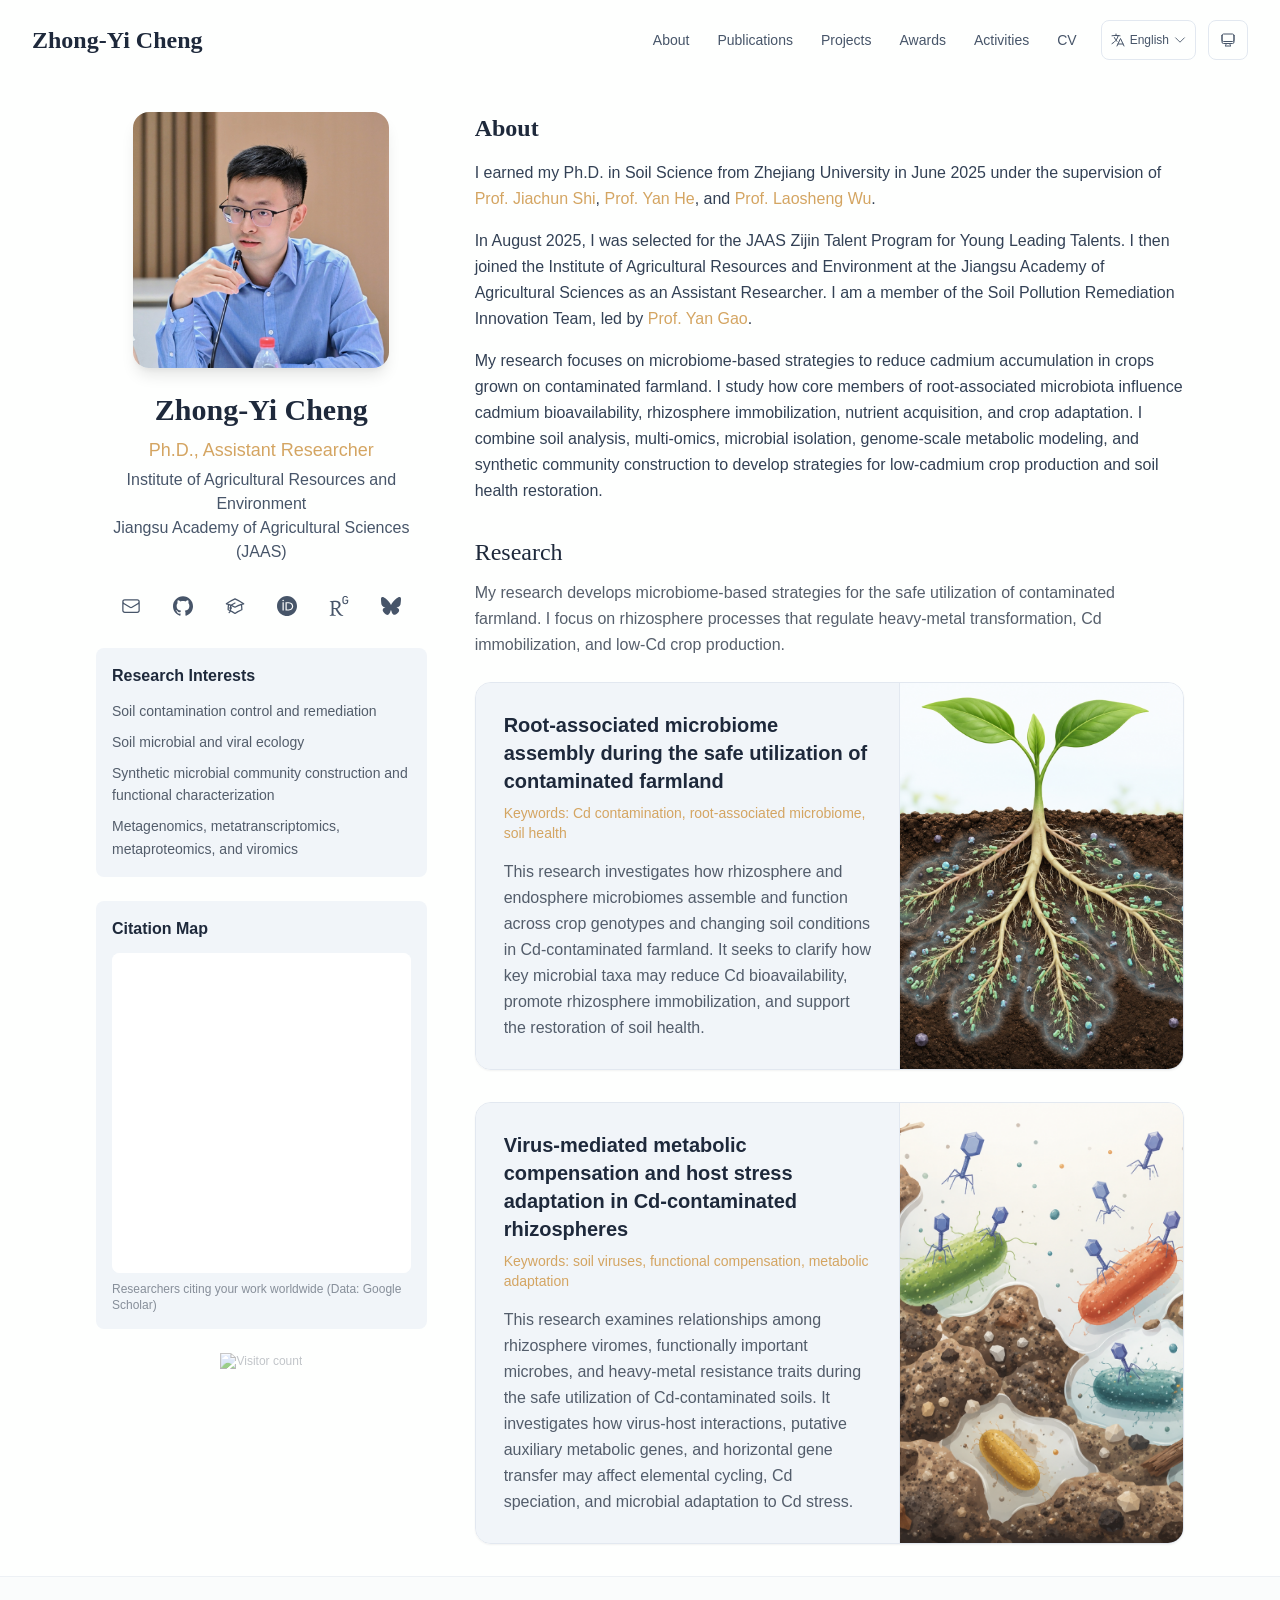
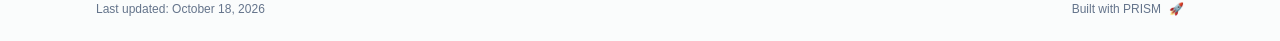
==== index.html @ 45478ad9 "Add grant numbers (NSFC 42607036, Jiangsu SBK20260403064)" ====
<!DOCTYPE html><html lang="en" class="scroll-smooth"><head><meta charSet="utf-8"/><meta name="viewport" content="width=device-width, initial-scale=1"/><link rel="preload" as="image" href="/bio.jpg"/><link rel="preload" as="image" href="https://hits.sh/chengzhongyi8.github.io.svg?label=visits&amp;color=64748b&amp;labelColor=0f172a"/><link rel="stylesheet" href="/_next/static/css/5e52a4a006a4eb9d.css" data-precedence="next"/><link rel="preload" as="script" fetchPriority="low" href="/_next/static/chunks/webpack-679b75d1c4c2027c.js"/><script src="/_next/static/chunks/4bd1b696-70b6d399998de86a.js" async=""></script><script src="/_next/static/chunks/684-5aaa8290a129f299.js" async=""></script><script src="/_next/static/chunks/main-app-bd252c649911ea94.js" async=""></script><script src="/_next/static/chunks/534-178e4fb86ea8b3af.js" async=""></script><script src="/_next/static/chunks/874-7c5eb7db8d3a51f7.js" async=""></script><script src="/_next/static/chunks/291-e39730cc9327e39b.js" async=""></script><script src="/_next/static/chunks/app/layout-350f870ce7b71e7e.js" async=""></script><script src="/_next/static/chunks/30a37ab2-1812c0761da55227.js" async=""></script><script src="/_next/static/chunks/870-9fb0e175bad2186e.js" async=""></script><script src="/_next/static/chunks/511-969deba46fd389aa.js" async=""></script><script src="/_next/static/chunks/748-aaba0b0c94c3db1b.js" async=""></script><script src="/_next/static/chunks/app/page-4d287f6b8c0aaf68.js" async=""></script><link rel="icon" href="/jaas_logo.svg" type="image/svg+xml"/><link rel="dns-prefetch" href="https://jialeliu.com"/><link rel="preconnect" href="https://jialeliu.com" crossorigin=""/><link rel="preload" as="font" type="font/woff2" href="https://jialeliu.com/fonts/georgiab.woff2" crossorigin=""/><script>
              try {
                const theme = localStorage.getItem('theme-storage');
                const parsed = theme ? JSON.parse(theme) : null;
                const setting = parsed?.state?.theme || 'system';
                const prefersDark = typeof window !== 'undefined' && window.matchMedia && window.matchMedia('(prefers-color-scheme: dark)').matches;
                const effective = setting === 'dark' ? 'dark' : (setting === 'light' ? 'light' : (prefersDark ? 'dark' : 'light'));
                var root = document.documentElement;
                root.classList.add(effective);
                root.setAttribute('data-theme', effective);
              } catch (e) {
                var root = document.documentElement;
                root.classList.add('light');
                root.setAttribute('data-theme', 'light');
              }
            </script><script>
    try {
      const cfg = {"enabled":true,"locales":["zh","en"],"defaultLocale":"en","mode":"auto","fixedLocale":"en","persist":true,"switcher":true,"labels":{"zh":"中文","en":"English"}};
      const storageKey = 'locale-storage';
      const normalize = (value) => typeof value === 'string' ? value.trim().replace('_', '-').toLowerCase() : '';
      const matchLocale = (candidate) => {
        const normalized = normalize(candidate);
        if (!normalized) return null;
        if (cfg.locales.includes(normalized)) return normalized;
        const language = normalized.split('-')[0];
        if (cfg.locales.includes(language)) return language;
        return null;
      };

      let resolved = null;

      if (!cfg.enabled) {
        resolved = cfg.defaultLocale;
      } else if (cfg.persist) {
        resolved = matchLocale(localStorage.getItem(storageKey));
      }

      if (!resolved) {
        if (cfg.mode === 'fixed') {
          resolved = cfg.fixedLocale;
        } else {
          resolved = matchLocale(navigator.language);
        }
      }

      if (!resolved) {
        resolved = cfg.defaultLocale;
      }

      const root = document.documentElement;
      root.lang = resolved;
      root.setAttribute('data-locale', resolved);

      if (cfg.persist) {
        localStorage.setItem(storageKey, resolved);
      }
    } catch (e) {
      const root = document.documentElement;
      root.lang = 'en';
      root.setAttribute('data-locale', 'en');
    }
  </script><title>Zhong-Yi Cheng</title><meta name="description" content="Zhong-Yi Cheng is an Assistant Researcher at the Institute of Agricultural Resources and Environment, Jiangsu Academy of Agricultural Sciences. His research focuses on the safe utilization of contaminated farmland, the control of heavy-metal pollution in soils, and rhizosphere microbial ecology."/><meta name="author" content="Zhong-Yi Cheng"/><meta name="keywords" content="Zhong-Yi Cheng,PhD,Research,Institute of Agricultural Resources and Environment
Jiangsu Academy of Agricultural Sciences (JAAS)"/><meta name="creator" content="Zhong-Yi Cheng"/><meta name="publisher" content="Zhong-Yi Cheng"/><meta property="og:title" content="Zhong-Yi Cheng"/><meta property="og:description" content="Zhong-Yi Cheng is an Assistant Researcher at the Institute of Agricultural Resources and Environment, Jiangsu Academy of Agricultural Sciences. His research focuses on the safe utilization of contaminated farmland, the control of heavy-metal pollution in soils, and rhizosphere microbial ecology."/><meta property="og:site_name" content="Zhong-Yi Cheng&#x27;s Academic Website"/><meta property="og:locale" content="en_US"/><meta property="og:type" content="website"/><meta name="twitter:card" content="summary"/><meta name="twitter:title" content="Zhong-Yi Cheng"/><meta name="twitter:description" content="Zhong-Yi Cheng is an Assistant Researcher at the Institute of Agricultural Resources and Environment, Jiangsu Academy of Agricultural Sciences. His research focuses on the safe utilization of contaminated farmland, the control of heavy-metal pollution in soils, and rhizosphere microbial ecology."/><link rel="icon" href="/jaas_logo.svg"/><script>document.querySelectorAll('body link[rel="icon"], body link[rel="apple-touch-icon"]').forEach(el => document.head.appendChild(el))</script><script src="/_next/static/chunks/polyfills-42372ed130431b0a.js" noModule=""></script></head><body class="font-sans antialiased"><div style="visibility:hidden"><nav class="fixed top-0 left-0 right-0 z-50" data-headlessui-state=""><div class="transition-all duration-300 ease-out bg-transparent" style="transform:translateY(-100px)"><div class="max-w-7xl mx-auto px-4 sm:px-6 lg:px-8"><div class="flex justify-between items-center h-16 lg:h-20"><div class="flex-shrink-0" tabindex="0"><a class="text-xl lg:text-2xl font-serif font-semibold text-primary hover:text-accent transition-colors duration-200" href="/">Zhong-Yi Cheng</a></div><div class="hidden lg:block"><div class="ml-10 flex items-center space-x-3"><div class="relative flex items-baseline space-x-1"><a data-nav-href="/" class="relative px-3 py-2 text-sm font-medium rounded-lg transition-colors duration-150 text-primary" href="/">About</a><a data-nav-href="/publications" class="relative px-3 py-2 text-sm font-medium rounded-lg transition-colors duration-150 text-neutral-600" href="/publications/">Publications</a><a data-nav-href="/grants" class="relative px-3 py-2 text-sm font-medium rounded-lg transition-colors duration-150 text-neutral-600" href="/grants/">Projects</a><a data-nav-href="/awards" class="relative px-3 py-2 text-sm font-medium rounded-lg transition-colors duration-150 text-neutral-600" href="/awards/">Awards</a><a data-nav-href="/activities" class="relative px-3 py-2 text-sm font-medium rounded-lg transition-colors duration-150 text-neutral-600" href="/activities/">Activities</a><a data-nav-href="/cv" class="relative px-3 py-2 text-sm font-medium rounded-lg transition-colors duration-150 text-neutral-600" href="/cv/">CV</a></div><div class="flex items-center justify-center w-14 h-10 rounded-lg border border-neutral-200 dark:border-[rgba(148,163,184,0.24)] bg-background dark:bg-neutral-800"><div class="w-6 h-4 rounded bg-neutral-300 animate-pulse"></div></div><div class="flex items-center justify-center w-10 h-10 rounded-lg border border-neutral-200 dark:border-[rgba(148,163,184,0.24)] bg-background dark:bg-neutral-800"><div class="w-4 h-4 rounded-full bg-neutral-300 animate-pulse"></div></div></div></div><div class="lg:hidden flex items-center space-x-2"><div class="flex items-center justify-center w-14 h-10 rounded-lg border border-neutral-200 dark:border-[rgba(148,163,184,0.24)] bg-background dark:bg-neutral-800"><div class="w-6 h-4 rounded bg-neutral-300 animate-pulse"></div></div><div class="flex items-center justify-center w-10 h-10 rounded-lg border border-neutral-200 dark:border-[rgba(148,163,184,0.24)] bg-background dark:bg-neutral-800"><div class="w-4 h-4 rounded-full bg-neutral-300 animate-pulse"></div></div><button class="inline-flex items-center justify-center p-2 rounded-md text-neutral-600 hover:text-primary hover:bg-neutral-100 dark:hover:bg-neutral-800 focus:outline-none focus:ring-2 focus:ring-inset focus:ring-accent transition-colors duration-200" id="headlessui-disclosure-button-«R7pdb»" type="button" aria-expanded="false" data-headlessui-state=""><span class="sr-only">Open main menu</span><div><svg xmlns="http://www.w3.org/2000/svg" fill="none" viewBox="0 0 24 24" stroke-width="1.5" stroke="currentColor" aria-hidden="true" data-slot="icon" class="block h-6 w-6"><path stroke-linecap="round" stroke-linejoin="round" d="M3.75 6.75h16.5M3.75 12h16.5m-16.5 5.25h16.5"></path></svg></div></button></div></div></div></div></nav><main class="min-h-screen pt-16 lg:pt-20"><div class="max-w-6xl mx-auto px-4 sm:px-6 lg:px-8 py-8 bg-background min-h-screen"><div class="grid grid-cols-1 lg:grid-cols-3 gap-12"><div class="lg:col-span-1"><div class="sticky top-8" style="opacity:0;transform:translateY(20px)"><div class="w-64 h-64 mx-auto mb-6 rounded-2xl overflow-hidden shadow-lg hover:shadow-xl transition-all duration-200 hover:scale-105"><img alt="Zhong-Yi Cheng" width="256" height="256" decoding="async" data-nimg="1" class="w-full h-full object-cover object-[32%_center]" style="color:transparent" src="/bio.jpg"/></div><div class="text-center mb-6"><h1 class="text-3xl font-serif font-bold text-primary mb-2">Zhong-Yi Cheng</h1><p class="text-lg text-accent font-medium mb-1">Ph.D., Assistant Researcher</p><p class="text-neutral-600 mb-2 whitespace-pre-line">Institute of Agricultural Resources and Environment
Jiangsu Academy of Agricultural Sciences (JAAS)</p></div><div class="flex flex-wrap justify-center gap-3 sm:gap-4 mb-6 relative px-2"><a href="mailto:zycheng@jaas.ac.cn" rel="noopener noreferrer" class="p-2 sm:p-2 text-neutral-600 dark:text-neutral-400 hover:text-accent transition-colors duration-200" aria-label="Email"><svg xmlns="http://www.w3.org/2000/svg" fill="none" viewBox="0 0 24 24" stroke-width="1.5" stroke="currentColor" aria-hidden="true" data-slot="icon" class="h-5 w-5"><path stroke-linecap="round" stroke-linejoin="round" d="M21.75 6.75v10.5a2.25 2.25 0 0 1-2.25 2.25h-15a2.25 2.25 0 0 1-2.25-2.25V6.75m19.5 0A2.25 2.25 0 0 0 19.5 4.5h-15a2.25 2.25 0 0 0-2.25 2.25m19.5 0v.243a2.25 2.25 0 0 1-1.07 1.916l-7.5 4.615a2.25 2.25 0 0 1-2.36 0L3.32 8.91a2.25 2.25 0 0 1-1.07-1.916V6.75"></path></svg></a><a href="https://github.com/chengzhongyi8" target="_blank" rel="noopener noreferrer" class="p-2 sm:p-2 text-neutral-600 dark:text-neutral-400 hover:text-accent transition-colors duration-200" aria-label="GitHub"><svg stroke="currentColor" fill="currentColor" stroke-width="0" role="img" viewBox="0 0 24 24" class="h-5 w-5" height="1em" width="1em" xmlns="http://www.w3.org/2000/svg"><path d="M12 .297c-6.63 0-12 5.373-12 12 0 5.303 3.438 9.8 8.205 11.385.6.113.82-.258.82-.577 0-.285-.01-1.04-.015-2.04-3.338.724-4.042-1.61-4.042-1.61C4.422 18.07 3.633 17.7 3.633 17.7c-1.087-.744.084-.729.084-.729 1.205.084 1.838 1.236 1.838 1.236 1.07 1.835 2.809 1.305 3.495.998.108-.776.417-1.305.76-1.605-2.665-.3-5.466-1.332-5.466-5.93 0-1.31.465-2.38 1.235-3.22-.135-.303-.54-1.523.105-3.176 0 0 1.005-.322 3.3 1.23.96-.267 1.98-.399 3-.405 1.02.006 2.04.138 3 .405 2.28-1.552 3.285-1.23 3.285-1.23.645 1.653.24 2.873.12 3.176.765.84 1.23 1.91 1.23 3.22 0 4.61-2.805 5.625-5.475 5.92.42.36.81 1.096.81 2.22 0 1.606-.015 2.896-.015 3.286 0 .315.21.69.825.57C20.565 22.092 24 17.592 24 12.297c0-6.627-5.373-12-12-12"></path></svg></a><a href="https://scholar.google.com/citations?user=j_Rx_SkAAAAJ&amp;hl=en" target="_blank" rel="noopener noreferrer" class="p-2 sm:p-2 text-neutral-600 dark:text-neutral-400 hover:text-accent transition-colors duration-200" aria-label="Google Scholar"><svg xmlns="http://www.w3.org/2000/svg" fill="none" viewBox="0 0 24 24" stroke-width="1.5" stroke="currentColor" aria-hidden="true" data-slot="icon" class="h-5 w-5"><path stroke-linecap="round" stroke-linejoin="round" d="M4.26 10.147a60.438 60.438 0 0 0-.491 6.347A48.62 48.62 0 0 1 12 20.904a48.62 48.62 0 0 1 8.232-4.41 60.46 60.46 0 0 0-.491-6.347m-15.482 0a50.636 50.636 0 0 0-2.658-.813A59.906 59.906 0 0 1 12 3.493a59.903 59.903 0 0 1 10.399 5.84c-.896.248-1.783.52-2.658.814m-15.482 0A50.717 50.717 0 0 1 12 13.489a50.702 50.702 0 0 1 7.74-3.342M6.75 15a.75.75 0 1 0 0-1.5.75.75 0 0 0 0 1.5Zm0 0v-3.675A55.378 55.378 0 0 1 12 8.443m-7.007 11.55A5.981 5.981 0 0 0 6.75 15.75v-1.5"></path></svg></a><a href="https://orcid.org/0000-0001-8029-3517" target="_blank" rel="noopener noreferrer" class="p-2 sm:p-2 text-neutral-600 dark:text-neutral-400 hover:text-accent transition-colors duration-200" aria-label="ORCID"><svg viewBox="0 0 24 24" fill="currentColor" class="h-5 w-5" xmlns="http://www.w3.org/2000/svg"><path d="M12 0C5.372 0 0 5.372 0 12s5.372 12 12 12 12-5.372 12-12S18.628 0 12 0zM7.369 4.378c.525 0 .947.431.947.947s-.422.947-.947.947a.95.95 0 0 1-.947-.947c0-.525.422-.947.947-.947zm-.722 3.038h1.444v10.041H6.647V7.416zm3.562 0h3.9c3.712 0 5.344 2.653 5.344 5.025 0 2.578-2.016 5.025-5.325 5.025h-3.919V7.416zm1.444 1.303v7.444h2.297c3.272 0 4.022-2.484 4.022-3.722 0-2.016-1.284-3.722-4.097-3.722h-2.222z"></path></svg></a><a href="https://www.researchgate.net/profile/Zhongyi-Cheng-2?ev=hdr_xprf" target="_blank" rel="noopener noreferrer" class="p-2 sm:p-2 text-neutral-600 dark:text-neutral-400 hover:text-accent transition-colors duration-200" aria-label="ResearchGate"><svg stroke="currentColor" fill="currentColor" stroke-width="0" role="img" viewBox="0 0 24 24" class="h-5 w-5" height="1em" width="1em" xmlns="http://www.w3.org/2000/svg"><path d="M19.586 0c-.818 0-1.508.19-2.073.565-.563.377-.97.936-1.213 1.68a3.193 3.193 0 0 0-.112.437 8.365 8.365 0 0 0-.078.53 9 9 0 0 0-.05.727c-.01.282-.013.621-.013 1.016a31.121 31.123 0 0 0 .014 1.017 9 9 0 0 0 .05.727 7.946 7.946 0 0 0 .077.53h-.005a3.334 3.334 0 0 0 .113.438c.245.743.65 1.303 1.214 1.68.565.376 1.256.564 2.075.564.8 0 1.536-.213 2.105-.603.57-.39.94-.916 1.175-1.65.076-.235.135-.558.177-.93a10.9 10.9 0 0 0 .043-1.207v-.82c0-.095-.047-.142-.14-.142h-3.064c-.094 0-.14.047-.14.141v.956c0 .094.046.14.14.14h1.666c.056 0 .084.03.084.086 0 .36 0 .62-.036.865-.038.244-.1.447-.147.606-.108.385-.348.664-.638.876-.29.212-.738.35-1.227.35-.545 0-.901-.15-1.21-.353-.306-.203-.517-.454-.67-.915a3.136 3.136 0 0 1-.147-.762 17.366 17.367 0 0 1-.034-.656c-.01-.26-.014-.572-.014-.939a26.401 26.403 0 0 1 .014-.938 15.821 15.822 0 0 1 .035-.656 3.19 3.19 0 0 1 .148-.76 1.89 1.89 0 0 1 .742-1.01c.344-.244.593-.352 1.137-.352.508 0 .815.096 1.144.303.33.207.528.492.764.925.047.094.111.118.198.07l1.044-.43c.075-.048.09-.115.042-.199a3.549 3.549 0 0 0-.466-.742 3 3 0 0 0-.679-.607 3.313 3.313 0 0 0-.903-.41A4.068 4.068 0 0 0 19.586 0zM8.217 5.836c-1.69 0-3.036.086-4.297.086-1.146 0-2.291 0-3.007-.029v.831l1.088.2c.744.144 1.174.488 1.174 2.264v11.288c0 1.777-.43 2.12-1.174 2.263l-1.088.2v.832c.773-.029 2.12-.086 3.465-.086 1.29 0 2.951.057 3.667.086v-.831l-1.49-.2c-.773-.115-1.174-.487-1.174-2.264v-4.784c.688.057 1.29.057 2.206.057 1.748 3.123 3.41 5.472 4.355 6.56.86 1.032 2.177 1.691 3.839 1.691.487 0 1.003-.086 1.318-.23v-.744c-1.031 0-2.063-.716-2.808-1.518-1.26-1.376-2.95-3.582-4.355-6.074 2.32-.545 4.04-2.722 4.04-4.9 0-3.208-2.492-4.698-5.758-4.698zm-.515 1.29c2.406 0 3.839 1.26 3.839 3.552 0 2.263-1.547 3.782-4.097 3.782-.974 0-1.404-.03-2.063-.086v-7.19c.66-.059 1.547-.059 2.32-.059z"></path></svg></a><a href="https://bsky.app/profile/zycheng.bsky.social" target="_blank" rel="noopener noreferrer" class="p-2 sm:p-2 text-neutral-600 dark:text-neutral-400 hover:text-accent transition-colors duration-200" aria-label="Bluesky"><svg stroke="currentColor" fill="currentColor" stroke-width="0" role="img" viewBox="0 0 24 24" class="h-5 w-5" height="1em" width="1em" xmlns="http://www.w3.org/2000/svg"><path d="M12 10.8c-1.087-2.114-4.046-6.053-6.798-7.995C2.566.944 1.561 1.266.902 1.565.139 1.908 0 3.08 0 3.768c0 .69.378 5.65.624 6.479.815 2.736 3.713 3.66 6.383 3.364.136-.02.275-.039.415-.056-.138.022-.276.04-.415.056-3.912.58-7.387 2.005-2.83 7.078 5.013 5.19 6.87-1.113 7.823-4.308.953 3.195 2.05 9.271 7.733 4.308 4.267-4.308 1.172-6.498-2.74-7.078a8.741 8.741 0 0 1-.415-.056c.14.017.279.036.415.056 2.67.297 5.568-.628 6.383-3.364.246-.828.624-5.79.624-6.478 0-.69-.139-1.861-.902-2.206-.659-.298-1.664-.62-4.3 1.24C16.046 4.748 13.087 8.687 12 10.8Z"></path></svg></a></div><div class="bg-neutral-100 dark:bg-neutral-800 rounded-lg p-4 mb-6 hover:shadow-lg transition-all duration-200 hover:scale-[1.02]"><h3 class="font-semibold text-primary mb-3">Research Interests</h3><div class="space-y-2 text-sm leading-relaxed text-primary/75 dark:!text-primary/85"><div>Soil contamination control and remediation</div><div>Soil microbial and viral ecology</div><div>Synthetic microbial community construction and functional characterization</div><div>Metagenomics, metatranscriptomics, metaproteomics, and viromics</div></div></div><div class="bg-neutral-100 dark:bg-neutral-800 rounded-lg p-4 mb-6 hover:shadow-lg transition-all duration-200"><div class="mb-3"><h3 class="font-semibold text-primary">Citation Map</h3></div><iframe src="/citation_map.html" title="Google Scholar citation map" class="w-full h-[320px] rounded-lg border-0 bg-white" loading="lazy" sandbox="allow-scripts allow-same-origin"></iframe><p class="mt-2 text-xs text-primary/50 dark:text-primary/40">Researchers citing your work worldwide (Data: Google Scholar)</p></div><div class="mb-6 flex justify-center"><a href="https://hits.sh/chengzhongyi8.github.io/" target="_blank" rel="noopener noreferrer" class="text-xs text-primary/45 dark:text-primary/45 hover:text-accent transition-colors"><img src="https://hits.sh/chengzhongyi8.github.io.svg?label=visits&amp;color=64748b&amp;labelColor=0f172a" alt="Visitor count" class="h-4 opacity-60 hover:opacity-90 transition-opacity"/></a></div></div></div><div class="lg:col-span-2 space-y-8"><section id="about" class="scroll-mt-24 space-y-8"><section style="opacity:0;transform:translateY(20px)"><h2 class="text-2xl font-serif font-bold text-primary mb-4">About</h2><div class="text-neutral-700 dark:text-neutral-600 leading-relaxed"><p class="mb-4 last:mb-0">I earned my Ph.D. in Soil Science from Zhejiang University in June 2025 under the supervision of <a href="https://person.zju.edu.cn/0006208" node="[object Object]" target="_blank" rel="noopener noreferrer" class="text-accent font-medium transition-all duration-200 rounded hover:bg-accent/10 hover:shadow-sm">Prof. Jiachun Shi</a>, <a href="https://person.zju.edu.cn/heyan" node="[object Object]" target="_blank" rel="noopener noreferrer" class="text-accent font-medium transition-all duration-200 rounded hover:bg-accent/10 hover:shadow-sm">Prof. Yan He</a>, and <a href="https://profiles.ucr.edu/app/home/profile/laowu" node="[object Object]" target="_blank" rel="noopener noreferrer" class="text-accent font-medium transition-all duration-200 rounded hover:bg-accent/10 hover:shadow-sm">Prof. Laosheng Wu</a>.</p>
<p class="mb-4 last:mb-0">In August 2025, I was selected for the JAAS Zijin Talent Program for Young Leading Talents. I then joined the Institute of Agricultural Resources and Environment at the Jiangsu Academy of Agricultural Sciences as an Assistant Researcher. I am a member of the Soil Pollution Remediation Innovation Team, led by <a href="https://newzhs.jaas.ac.cn/rcdw/zjml/yjy/art/2018/art_eda338e39ff94f17a3510f3abfdeb431.html" node="[object Object]" target="_blank" rel="noopener noreferrer" class="text-accent font-medium transition-all duration-200 rounded hover:bg-accent/10 hover:shadow-sm">Prof. Yan Gao</a>.</p>
<p class="mb-4 last:mb-0">My research focuses on microbiome-based strategies to reduce cadmium accumulation in crops grown on contaminated farmland. I study how core members of root-associated microbiota influence cadmium bioavailability, rhizosphere immobilization, nutrient acquisition, and crop adaptation. I combine soil analysis, multi-omics, microbial isolation, genome-scale metabolic modeling, and synthetic community construction to develop strategies for low-cadmium crop production and soil health restoration.</p></div></section><div class="space-y-6" style="opacity:0;transform:translateY(20px)"><div class="space-y-3"><h2 class="font-serif text-2xl font-normal text-primary">Research</h2><p class="text-primary/75 dark:text-primary/80 leading-relaxed">My research develops microbiome-based strategies for the safe utilization of contaminated farmland. I focus on rhizosphere processes that regulate heavy-metal transformation, Cd immobilization, and low-Cd crop production.</p></div><div class="space-y-8"><article class="group grid grid-cols-1 xl:grid-cols-[3fr_2fr] gap-0 overflow-hidden rounded-2xl border border-neutral-200 dark:border-neutral-800 bg-neutral-50/80 dark:bg-neutral-900/40 shadow-sm transition-all duration-300 hover:-translate-y-1 hover:shadow-xl"><div class="p-6 md:p-7 bg-neutral-100 dark:bg-neutral-800/80 border-b xl:border-b-0 xl:border-r border-neutral-200 dark:border-neutral-800"><h3 class="text-xl font-semibold text-primary mb-2">Root-associated microbiome assembly during the safe utilization of contaminated farmland</h3><div class="text-sm font-medium text-accent mb-4">Keywords: Cd contamination, root-associated microbiome, soil health</div><p class="text-primary/75 dark:text-primary/80 leading-relaxed text-sm md:text-base">This research investigates how rhizosphere and endosphere microbiomes assemble and function across crop genotypes and changing soil conditions in Cd-contaminated farmland. It seeks to clarify how key microbial taxa may reduce Cd bioavailability, promote rhizosphere immobilization, and support the restoration of soil health.</p></div><figure class="relative bg-neutral-100 dark:bg-neutral-800"><img src="/research/focus1.jpg" alt="Root-associated microbiome assembly during the safe utilization of contaminated farmland" loading="lazy" class="w-full h-full min-h-64 object-cover transition-transform duration-500 ease-out group-hover:scale-105"/></figure></article><article class="group grid grid-cols-1 xl:grid-cols-[3fr_2fr] gap-0 overflow-hidden rounded-2xl border border-neutral-200 dark:border-neutral-800 bg-neutral-50/80 dark:bg-neutral-900/40 shadow-sm transition-all duration-300 hover:-translate-y-1 hover:shadow-xl"><div class="p-6 md:p-7 bg-neutral-100 dark:bg-neutral-800/80 border-b xl:border-b-0 xl:border-r border-neutral-200 dark:border-neutral-800"><h3 class="text-xl font-semibold text-primary mb-2">Virus-mediated metabolic compensation and host stress adaptation in Cd-contaminated rhizospheres</h3><div class="text-sm font-medium text-accent mb-4">Keywords: soil viruses, functional compensation, metabolic adaptation</div><p class="text-primary/75 dark:text-primary/80 leading-relaxed text-sm md:text-base">This research examines relationships among rhizosphere viromes, functionally important microbes, and heavy-metal resistance traits during the safe utilization of Cd-contaminated soils. It investigates how virus-host interactions, putative auxiliary metabolic genes, and horizontal gene transfer may affect elemental cycling, Cd speciation, and microbial adaptation to Cd stress.</p></div><figure class="relative bg-neutral-100 dark:bg-neutral-800"><img src="/research/focus2.jpg" alt="Virus-mediated metabolic compensation and host stress adaptation in Cd-contaminated rhizospheres" loading="lazy" class="w-full h-full min-h-64 object-cover transition-transform duration-500 ease-out group-hover:scale-105"/></figure></article></div></div></section></div></div></div><!--$--><!--/$--><!--$--><!--/$--></main><footer class="border-t border-neutral-200/50 bg-neutral-50/50 dark:bg-neutral-900/50 dark:border-neutral-700/50"><div class="max-w-6xl mx-auto px-4 sm:px-6 lg:px-8 py-6"><div class="flex flex-col sm:flex-row justify-between items-center gap-2"><p class="text-xs text-neutral-500">Last updated<!-- -->: <!-- -->October 18, 2026</p><p class="text-xs text-neutral-500 flex items-center"><a href="https://github.com/xyjoey/PRISM" target="_blank" rel="noopener noreferrer">Built with PRISM</a><span class="ml-2">🚀</span></p></div></div></footer></div><script src="/_next/static/chunks/webpack-679b75d1c4c2027c.js" async=""></script><script>(self.__next_f=self.__next_f||[]).push([0])</script><script>self.__next_f.push([1,"1:\"$Sreact.fragment\"\n3:I[3719,[\"534\",\"static/chunks/534-178e4fb86ea8b3af.js\",\"874\",\"static/chunks/874-7c5eb7db8d3a51f7.js\",\"291\",\"static/chunks/291-e39730cc9327e39b.js\",\"177\",\"static/chunks/app/layout-350f870ce7b71e7e.js\"],\"ThemeProvider\"]\n4:I[310,[\"534\",\"static/chunks/534-178e4fb86ea8b3af.js\",\"874\",\"static/chunks/874-7c5eb7db8d3a51f7.js\",\"291\",\"static/chunks/291-e39730cc9327e39b.js\",\"177\",\"static/chunks/app/layout-350f870ce7b71e7e.js\"],\"LocaleProvider\"]\n5:I[4574,[\"534\",\"static/chunks/534-178e4fb86ea8b3af.js\",\"874\",\"static/chunks/874-7c5eb7db8d3a51f7.js\",\"291\",\"static/chunks/291-e39730cc9327e39b.js\",\"177\",\"static/chunks/app/layout-350f870ce7b71e7e.js\"],\"default\"]\n6:I[7555,[],\"\"]\n7:I[1295,[],\"\"]\n8:I[2548,[\"534\",\"static/chunks/534-178e4fb86ea8b3af.js\",\"874\",\"static/chunks/874-7c5eb7db8d3a51f7.js\",\"291\",\"static/chunks/291-e39730cc9327e39b.js\",\"177\",\"static/chunks/app/layout-350f870ce7b71e7e.js\"],\"default\"]\n9:I[2038,[\"362\",\"static/chunks/30a37ab2-1812c0761da55227.js\",\"534\",\"static/chunks/534-178e4fb86ea8b3af.js\",\"870\",\"static/chunks/870-9fb0e175bad2186e.js\",\"874\",\"static/chunks/874-7c5eb7db8d3a51f7.js\",\"511\",\"static/chunks/511-969deba46fd389aa.js\",\"748\",\"static/chunks/748-aaba0b0c94c3db1b.js\",\"974\",\"static/chunks/app/page-4d287f6b8c0aaf68.js\"],\"default\"]\nb:I[9665,[],\"MetadataBoundary\"]\nd:I[9665,[],\"OutletBoundary\"]\n10:I[4911,[],\"AsyncMetadataOutlet\"]\n12:I[9665,[],\"ViewportBoundary\"]\n14:I[6614,[],\"\"]\n:HL[\"/_next/static/css/5e52a4a006a4eb9d.css\",\"style\"]\n2:T5d7,\n    try {\n      const cfg = {\"enabled\":true,\"locales\":[\"zh\",\"en\"],\"defaultLocale\":\"en\",\"mode\":\"auto\",\"fixedLocale\":\"en\",\"persist\":true,\"switcher\":true,\"labels\":{\"zh\":\"中文\",\"en\":\"English\"}};\n      const storageKey = 'locale-storage';\n      const normalize = (value) =\u003e typeof value === 'string' ? value.trim().replace('_', '-').toLowerCase() : '';\n      const matchLocale = (candidate) =\u003e {\n        const normalized = normalize(candidate);\n        if (!normalized) return null;\n        if (cfg.locales.includes(normalized)) return normalized;\n        const language"])</script><script>self.__next_f.push([1," = normalized.split('-')[0];\n        if (cfg.locales.includes(language)) return language;\n        return null;\n      };\n\n      let resolved = null;\n\n      if (!cfg.enabled) {\n        resolved = cfg.defaultLocale;\n      } else if (cfg.persist) {\n        resolved = matchLocale(localStorage.getItem(storageKey));\n      }\n\n      if (!resolved) {\n        if (cfg.mode === 'fixed') {\n          resolved = cfg.fixedLocale;\n        } else {\n          resolved = matchLocale(navigator.language);\n        }\n      }\n\n      if (!resolved) {\n        resolved = cfg.defaultLocale;\n      }\n\n      const root = document.documentElement;\n      root.lang = resolved;\n      root.setAttribute('data-locale', resolved);\n\n      if (cfg.persist) {\n        localStorage.setItem(storageKey, resolved);\n      }\n    } catch (e) {\n      const root = document.documentElement;\n      root.lang = 'en';\n      root.setAttribute('data-locale', 'en');\n    }\n  a:T4a9,I earned my Ph.D. in Soil Science from Zhejiang University in June 2025 under the supervision of [Prof. Jiachun Shi](https://person.zju.edu.cn/0006208), [Prof. Yan He](https://person.zju.edu.cn/heyan), and [Prof. Laosheng Wu](https://profiles.ucr.edu/app/home/profile/laowu).\n\nIn August 2025, I was selected for the JAAS Zijin Talent Program for Young Leading Talents. I then joined the Institute of Agricultural Resources and Environment at the Jiangsu Academy of Agricultural Sciences as an Assistant Researcher. I am a member of the Soil Pollution Remediation Innovation Team, led by [Prof. Yan Gao](https://newzhs.jaas.ac.cn/rcdw/zjml/yjy/art/2018/art_eda338e39ff94f17a3510f3abfdeb431.html).\n\nMy research focuses on microbiome-based strategies to reduce cadmium accumulation in crops grown on contaminated farmland. I study how core members of root-associated microbiota influence cadmium bioavailability, rhizosphere immobilization, nutrient acquisition, and crop adaptation. I combine soil analysis, multi-omics, microbial isolation, genome-scale metabolic modeling, and synthetic community construction to d"])</script><script>self.__next_f.push([1,"evelop strategies for low-cadmium crop production and soil health restoration.\n"])</script><script>self.__next_f.push([1,"0:{\"P\":null,\"b\":\"l3w7J4v2Lh04oEQebbStP\",\"p\":\"\",\"c\":[\"\",\"\"],\"i\":false,\"f\":[[[\"\",{\"children\":[\"__PAGE__\",{}]},\"$undefined\",\"$undefined\",true],[\"\",[\"$\",\"$1\",\"c\",{\"children\":[[[\"$\",\"link\",\"0\",{\"rel\":\"stylesheet\",\"href\":\"/_next/static/css/5e52a4a006a4eb9d.css\",\"precedence\":\"next\",\"crossOrigin\":\"$undefined\",\"nonce\":\"$undefined\"}]],[\"$\",\"html\",null,{\"lang\":\"en\",\"className\":\"scroll-smooth\",\"suppressHydrationWarning\":true,\"children\":[[\"$\",\"head\",null,{\"children\":[[\"$\",\"link\",null,{\"rel\":\"icon\",\"href\":\"/jaas_logo.svg\",\"type\":\"image/svg+xml\"}],[\"$\",\"link\",null,{\"rel\":\"dns-prefetch\",\"href\":\"https://jialeliu.com\"}],[\"$\",\"link\",null,{\"rel\":\"preconnect\",\"href\":\"https://jialeliu.com\",\"crossOrigin\":\"\"}],[\"$\",\"link\",null,{\"rel\":\"preload\",\"as\":\"font\",\"type\":\"font/woff2\",\"href\":\"https://jialeliu.com/fonts/georgiab.woff2\",\"crossOrigin\":\"\"}],[\"$\",\"script\",null,{\"dangerouslySetInnerHTML\":{\"__html\":\"\\n              try {\\n                const theme = localStorage.getItem('theme-storage');\\n                const parsed = theme ? JSON.parse(theme) : null;\\n                const setting = parsed?.state?.theme || 'system';\\n                const prefersDark = typeof window !== 'undefined' \u0026\u0026 window.matchMedia \u0026\u0026 window.matchMedia('(prefers-color-scheme: dark)').matches;\\n                const effective = setting === 'dark' ? 'dark' : (setting === 'light' ? 'light' : (prefersDark ? 'dark' : 'light'));\\n                var root = document.documentElement;\\n                root.classList.add(effective);\\n                root.setAttribute('data-theme', effective);\\n              } catch (e) {\\n                var root = document.documentElement;\\n                root.classList.add('light');\\n                root.setAttribute('data-theme', 'light');\\n              }\\n            \"}}],[\"$\",\"script\",null,{\"dangerouslySetInnerHTML\":{\"__html\":\"$2\"}}]]}],[\"$\",\"body\",null,{\"className\":\"font-sans antialiased\",\"children\":[\"$\",\"$L3\",null,{\"children\":[\"$\",\"$L4\",null,{\"config\":{\"enabled\":true,\"locales\":[\"zh\",\"en\"],\"defaultLocale\":\"en\",\"mode\":\"auto\",\"fixedLocale\":\"en\",\"persist\":true,\"switcher\":true,\"labels\":{\"zh\":\"中文\",\"en\":\"English\"}},\"children\":[[\"$\",\"$L5\",null,{\"items\":[{\"title\":\"About\",\"type\":\"page\",\"target\":\"about\",\"href\":\"/\"},{\"title\":\"Publications\",\"type\":\"page\",\"target\":\"publications\",\"href\":\"/publications\"},{\"title\":\"Projects\",\"type\":\"page\",\"target\":\"grants\",\"href\":\"/grants\"},{\"title\":\"Awards\",\"type\":\"page\",\"target\":\"awards\",\"href\":\"/awards\"},{\"title\":\"Activities\",\"type\":\"page\",\"target\":\"activities\",\"href\":\"/activities\"},{\"title\":\"CV\",\"type\":\"page\",\"target\":\"cv\",\"href\":\"/cv\"}],\"siteTitle\":\"Zhong-Yi Cheng\",\"enableOnePageMode\":false,\"i18n\":\"$0:f:0:1:1:props:children:1:props:children:1:props:children:props:children:props:config\",\"itemsByLocale\":{\"zh\":[{\"title\":\"关于我\",\"type\":\"page\",\"target\":\"about\",\"href\":\"/\"},{\"title\":\"论文\",\"type\":\"page\",\"target\":\"publications\",\"href\":\"/publications\"},{\"title\":\"项目\",\"type\":\"page\",\"target\":\"grants\",\"href\":\"/grants\"},{\"title\":\"奖项\",\"type\":\"page\",\"target\":\"awards\",\"href\":\"/awards\"},{\"title\":\"动态\",\"type\":\"page\",\"target\":\"activities\",\"href\":\"/activities\"},{\"title\":\"简历\",\"type\":\"page\",\"target\":\"cv\",\"href\":\"/cv\"}],\"en\":[{\"title\":\"About\",\"type\":\"page\",\"target\":\"about\",\"href\":\"/\"},{\"title\":\"Publications\",\"type\":\"page\",\"target\":\"publications\",\"href\":\"/publications\"},{\"title\":\"Projects\",\"type\":\"page\",\"target\":\"grants\",\"href\":\"/grants\"},{\"title\":\"Awards\",\"type\":\"page\",\"target\":\"awards\",\"href\":\"/awards\"},{\"title\":\"Activities\",\"type\":\"page\",\"target\":\"activities\",\"href\":\"/activities\"},{\"title\":\"CV\",\"type\":\"page\",\"target\":\"cv\",\"href\":\"/cv\"}]},\"siteTitleByLocale\":{\"zh\":\"程中一\",\"en\":\"Zhong-Yi Cheng\"}}],[\"$\",\"main\",null,{\"className\":\"min-h-screen pt-16 lg:pt-20\",\"children\":[\"$\",\"$L6\",null,{\"parallelRouterKey\":\"children\",\"error\":\"$undefined\",\"errorStyles\":\"$undefined\",\"errorScripts\":\"$undefined\",\"template\":[\"$\",\"$L7\",null,{}],\"templateStyles\":\"$undefined\",\"templateScripts\":\"$undefined\",\"notFound\":[[[\"$\",\"title\",null,{\"children\":\"404: This page could not be found.\"}],[\"$\",\"div\",null,{\"style\":{\"fontFamily\":\"system-ui,\\\"Segoe UI\\\",Roboto,Helvetica,Arial,sans-serif,\\\"Apple Color Emoji\\\",\\\"Segoe UI Emoji\\\"\",\"height\":\"100vh\",\"textAlign\":\"center\",\"display\":\"flex\",\"flexDirection\":\"column\",\"alignItems\":\"center\",\"justifyContent\":\"center\"},\"children\":[\"$\",\"div\",null,{\"children\":[[\"$\",\"style\",null,{\"dangerouslySetInnerHTML\":{\"__html\":\"body{color:#000;background:#fff;margin:0}.next-error-h1{border-right:1px solid rgba(0,0,0,.3)}@media (prefers-color-scheme:dark){body{color:#fff;background:#000}.next-error-h1{border-right:1px solid rgba(255,255,255,.3)}}\"}}],[\"$\",\"h1\",null,{\"className\":\"next-error-h1\",\"style\":{\"display\":\"inline-block\",\"margin\":\"0 20px 0 0\",\"padding\":\"0 23px 0 0\",\"fontSize\":24,\"fontWeight\":500,\"verticalAlign\":\"top\",\"lineHeight\":\"49px\"},\"children\":404}],[\"$\",\"div\",null,{\"style\":{\"display\":\"inline-block\"},\"children\":[\"$\",\"h2\",null,{\"style\":{\"fontSize\":14,\"fontWeight\":400,\"lineHeight\":\"49px\",\"margin\":0},\"children\":\"This page could not be found.\"}]}]]}]}]],[]],\"forbidden\":\"$undefined\",\"unauthorized\":\"$undefined\"}]}],[\"$\",\"$L8\",null,{\"lastUpdated\":\"October 18, 2026\",\"lastUpdatedByLocale\":{\"zh\":\"2026年10月18日\",\"en\":\"October 18, 2026\"},\"defaultLocale\":\"en\"}]]}]}]}]]}]]}],{\"children\":[\"__PAGE__\",[\"$\",\"$1\",\"c\",{\"children\":[[\"$\",\"$L9\",null,{\"dataByLocale\":{\"zh\":{\"author\":{\"name\":\"程中一\",\"title\":\"博士，助理研究员\",\"institution\":\"江苏省农业科学院农业资源与环境研究所\",\"avatar\":\"/bio.jpg\"},\"social\":{\"email\":\"zycheng@jaas.ac.cn\",\"location\":\"南京，江苏，中国\",\"location_url\":\"https://www.jaas.ac.cn/\",\"location_details\":[\"江苏省南京市钟灵街50号\"],\"google_scholar\":\"https://scholar.google.com/citations?user=j_Rx_SkAAAAJ\u0026hl=en\",\"orcid\":\"https://orcid.org/0000-0001-8029-3517\",\"researchgate\":\"https://www.researchgate.net/profile/Zhongyi-Cheng-2?ev=hdr_xprf\",\"bluesky\":\"https://bsky.app/profile/zycheng.bsky.social\",\"github\":\"https://github.com/chengzhongyi8\"},\"features\":{\"enable_likes\":false,\"enable_one_page_mode\":false},\"enableOnePageMode\":false,\"researchInterests\":[\"土壤重金属污染控制与修复\",\"土壤微生物生态（病毒生态学）\",\"合成菌群构建与功能解析\",\"宏基因组/转录组/蛋白组/病毒组学分析\"],\"pagesToShow\":[{\"type\":\"about\",\"id\":\"about\",\"sections\":[{\"id\":\"about\",\"type\":\"markdown\",\"source\":\"bio.md\",\"title\":\"关于我\",\"content\":\"2025 年 6 月获浙江大学土壤学博士学位，导师为[施加春教授](https://person.zju.edu.cn/0006208)、[何艳教授](https://person.zju.edu.cn/heyan)、[吴劳生教授](https://profiles.ucr.edu/app/home/profile/laowu)。\\n\\n同年 8 月入选江苏省农业科学院“紫金人才”青年拔尖人才引进计划，现任该院农业资源与环境研究所助理研究员，所在团队为土壤污染修复创新团队，团队首席[高岩研究员](https://newzhs.jaas.ac.cn/rcdw/zjml/yjy/art/2018/art_eda338e39ff94f17a3510f3abfdeb431.html)。\\n\\n围绕受污染耕地安全利用、土壤重金属污染控制与根际微生态健康重构展开系统研究，重点关注微生物互作驱动的根际重金属靶向阻控、作物低镉累积与稳产增效机制。结合土壤理化分析、高通量测序、宏组学解析、微生物分离培养、合成菌群构建及基因组尺度代谢模型等方法，解析土壤-植物-微生物互作过程对重金属污染物形态转化、根际阻控和作物安全生产的调控作用。\\n\"},{\"id\":\"research\",\"type\":\"research\",\"title\":\"研究方向\",\"source\":\"research.toml\",\"description\":\"围绕受污染耕地安全利用、作物低镉累积和根际微生态健康，解析土壤-植物-微生物互作过程对重金属形态转化、根际阻控和作物安全生产的影响机制。\",\"items\":[{\"title\":\"作物根系微生物组对污染耕地安全利用的响应机制\",\"subtitle\":\"关键词：镉污染、根系微生物组、土壤健康\",\"content\":\"解析镉污染耕地中根际与根内微生物组的组装规律、功能特征及其对作物品种和土壤环境变化的响应，阐明关键微生物类群在降低镉生物有效性、强化根际钝化和支撑土壤健康重构中的潜在作用机制。\",\"image\":\"/research/focus1.jpg\"},{\"title\":\"镉污染胁迫下根际病毒组对宿主功能代谢与胁迫适应的补偿机制\",\"subtitle\":\"关键词：土壤病毒、功能补偿、代谢适应\",\"content\":\"聚焦镉污染土壤安全利用过程中根际病毒组、功能微生物和重金属抗性功能的耦合关系，解析病毒-宿主互作、潜在辅助代谢基因和水平基因转移对伴生元素循环、镉形态调控及微生物胁迫适应的潜在作用。\",\"image\":\"/research/focus2.jpg\"}]}]}]},\"en\":{\"author\":{\"name\":\"Zhong-Yi Cheng\",\"title\":\"Ph.D., Assistant Researcher\",\"institution\":\"Institute of Agricultural Resources and Environment\\nJiangsu Academy of Agricultural Sciences (JAAS)\",\"avatar\":\"/bio.jpg\"},\"social\":{\"email\":\"zycheng@jaas.ac.cn\",\"location\":\"Nanjing, Jiangsu, China\",\"location_url\":\"https://www.jaas.ac.cn/\",\"location_details\":[\"Institute of Agricultural Resources and Environment,\",\"Jiangsu Academy of Agricultural Sciences\"],\"google_scholar\":\"https://scholar.google.com/citations?user=j_Rx_SkAAAAJ\u0026hl=en\",\"orcid\":\"https://orcid.org/0000-0001-8029-3517\",\"researchgate\":\"https://www.researchgate.net/profile/Zhongyi-Cheng-2?ev=hdr_xprf\",\"bluesky\":\"https://bsky.app/profile/zycheng.bsky.social\",\"github\":\"https://github.com/chengzhongyi8\"},\"features\":{\"enable_likes\":false,\"enable_one_page_mode\":false},\"enableOnePageMode\":false,\"researchInterests\":[\"Soil contamination control and remediation\",\"Soil microbial and viral ecology\",\"Synthetic microbial community construction and functional characterization\",\"Metagenomics, metatranscriptomics, metaproteomics, and viromics\"],\"pagesToShow\":[{\"type\":\"about\",\"id\":\"about\",\"sections\":[{\"id\":\"about\",\"type\":\"markdown\",\"source\":\"bio.md\",\"title\":\"About\",\"content\":\"$a\"},{\"id\":\"research\",\"type\":\"research\",\"title\":\"Research\",\"source\":\"research.toml\",\"description\":\"My research develops microbiome-based strategies for the safe utilization of contaminated farmland. I focus on rhizosphere processes that regulate heavy-metal transformation, Cd immobilization, and low-Cd crop production.\",\"items\":[{\"title\":\"Root-associated microbiome assembly during the safe utilization of contaminated farmland\",\"subtitle\":\"Keywords: Cd contamination, root-associated microbiome, soil health\",\"content\":\"This research investigates how rhizosphere and endosphere microbiomes assemble and function across crop genotypes and changing soil conditions in Cd-contaminated farmland. It seeks to clarify how key microbial taxa may reduce Cd bioavailability, promote rhizosphere immobilization, and support the restoration of soil health.\",\"image\":\"/research/focus1.jpg\"},{\"title\":\"Virus-mediated metabolic compensation and host stress adaptation in Cd-contaminated rhizospheres\",\"subtitle\":\"Keywords: soil viruses, functional compensation, metabolic adaptation\",\"content\":\"This research examines relationships among rhizosphere viromes, functionally important microbes, and heavy-metal resistance traits during the safe utilization of Cd-contaminated soils. It investigates how virus-host interactions, putative auxiliary metabolic genes, and horizontal gene transfer may affect elemental cycling, Cd speciation, and microbial adaptation to Cd stress.\",\"image\":\"/research/focus2.jpg\"}]}]}]}},\"defaultLocale\":\"en\"}],[\"$\",\"$Lb\",null,{\"children\":\"$Lc\"}],null,[\"$\",\"$Ld\",null,{\"children\":[\"$Le\",\"$Lf\",[\"$\",\"$L10\",null,{\"promise\":\"$@11\"}]]}]]}],{},null,false]},null,false],[\"$\",\"$1\",\"h\",{\"children\":[null,[\"$\",\"$1\",\"ZBUnNeeOk3YZ4r8CJ_n-L\",{\"children\":[[\"$\",\"$L12\",null,{\"children\":\"$L13\"}],null]}],null]}],false]],\"m\":\"$undefined\",\"G\":[\"$14\",\"$undefined\"],\"s\":false,\"S\":true}\n"])</script><script>self.__next_f.push([1,"15:\"$Sreact.suspense\"\n16:I[4911,[],\"AsyncMetadata\"]\nc:[\"$\",\"$15\",null,{\"fallback\":null,\"children\":[\"$\",\"$L16\",null,{\"promise\":\"$@17\"}]}]\n"])</script><script>self.__next_f.push([1,"f:null\n"])</script><script>self.__next_f.push([1,"13:[[\"$\",\"meta\",\"0\",{\"charSet\":\"utf-8\"}],[\"$\",\"meta\",\"1\",{\"name\":\"viewport\",\"content\":\"width=device-width, initial-scale=1\"}]]\ne:null\n"])</script><script>self.__next_f.push([1,"17:{\"metadata\":[[\"$\",\"title\",\"0\",{\"children\":\"Zhong-Yi Cheng\"}],[\"$\",\"meta\",\"1\",{\"name\":\"description\",\"content\":\"Zhong-Yi Cheng is an Assistant Researcher at the Institute of Agricultural Resources and Environment, Jiangsu Academy of Agricultural Sciences. His research focuses on the safe utilization of contaminated farmland, the control of heavy-metal pollution in soils, and rhizosphere microbial ecology.\"}],[\"$\",\"meta\",\"2\",{\"name\":\"author\",\"content\":\"Zhong-Yi Cheng\"}],[\"$\",\"meta\",\"3\",{\"name\":\"keywords\",\"content\":\"Zhong-Yi Cheng,PhD,Research,Institute of Agricultural Resources and Environment\\nJiangsu Academy of Agricultural Sciences (JAAS)\"}],[\"$\",\"meta\",\"4\",{\"name\":\"creator\",\"content\":\"Zhong-Yi Cheng\"}],[\"$\",\"meta\",\"5\",{\"name\":\"publisher\",\"content\":\"Zhong-Yi Cheng\"}],[\"$\",\"meta\",\"6\",{\"property\":\"og:title\",\"content\":\"Zhong-Yi Cheng\"}],[\"$\",\"meta\",\"7\",{\"property\":\"og:description\",\"content\":\"Zhong-Yi Cheng is an Assistant Researcher at the Institute of Agricultural Resources and Environment, Jiangsu Academy of Agricultural Sciences. His research focuses on the safe utilization of contaminated farmland, the control of heavy-metal pollution in soils, and rhizosphere microbial ecology.\"}],[\"$\",\"meta\",\"8\",{\"property\":\"og:site_name\",\"content\":\"Zhong-Yi Cheng's Academic Website\"}],[\"$\",\"meta\",\"9\",{\"property\":\"og:locale\",\"content\":\"en_US\"}],[\"$\",\"meta\",\"10\",{\"property\":\"og:type\",\"content\":\"website\"}],[\"$\",\"meta\",\"11\",{\"name\":\"twitter:card\",\"content\":\"summary\"}],[\"$\",\"meta\",\"12\",{\"name\":\"twitter:title\",\"content\":\"Zhong-Yi Cheng\"}],[\"$\",\"meta\",\"13\",{\"name\":\"twitter:description\",\"content\":\"Zhong-Yi Cheng is an Assistant Researcher at the Institute of Agricultural Resources and Environment, Jiangsu Academy of Agricultural Sciences. His research focuses on the safe utilization of contaminated farmland, the control of heavy-metal pollution in soils, and rhizosphere microbial ecology.\"}],[\"$\",\"link\",\"14\",{\"rel\":\"icon\",\"href\":\"/jaas_logo.svg\"}]],\"error\":null,\"digest\":\"$undefined\"}\n11:{\"metadata\":\"$17:metadata\",\"error\":null,\"dig"])</script><script>self.__next_f.push([1,"est\":\"$undefined\"}\n"])</script></body></html>
---- _next/static/css/5e52a4a006a4eb9d.css ----
/*! tailwindcss v4.1.10 | MIT License | https://tailwindcss.com */@layer properties{@supports (((-webkit-hyphens:none)) and (not (margin-trim:inline))) or ((-moz-orient:inline) and (not (color:rgb(from red r g b)))){*,::backdrop,:after,:before{--tw-translate-x:0;--tw-translate-y:0;--tw-translate-z:0;--tw-rotate-x:initial;--tw-rotate-y:initial;--tw-rotate-z:initial;--tw-skew-x:initial;--tw-skew-y:initial;--tw-space-y-reverse:0;--tw-space-x-reverse:0;--tw-border-style:solid;--tw-leading:initial;--tw-font-weight:initial;--tw-tracking:initial;--tw-shadow:0 0 #0000;--tw-shadow-color:initial;--tw-shadow-alpha:100%;--tw-inset-shadow:0 0 #0000;--tw-inset-shadow-color:initial;--tw-inset-shadow-alpha:100%;--tw-ring-color:initial;--tw-ring-shadow:0 0 #0000;--tw-inset-ring-color:initial;--tw-inset-ring-shadow:0 0 #0000;--tw-ring-inset:initial;--tw-ring-offset-width:0px;--tw-ring-offset-color:#fff;--tw-ring-offset-shadow:0 0 #0000;--tw-blur:initial;--tw-brightness:initial;--tw-contrast:initial;--tw-grayscale:initial;--tw-hue-rotate:initial;--tw-invert:initial;--tw-opacity:initial;--tw-saturate:initial;--tw-sepia:initial;--tw-drop-shadow:initial;--tw-drop-shadow-color:initial;--tw-drop-shadow-alpha:100%;--tw-drop-shadow-size:initial;--tw-backdrop-blur:initial;--tw-backdrop-brightness:initial;--tw-backdrop-contrast:initial;--tw-backdrop-grayscale:initial;--tw-backdrop-hue-rotate:initial;--tw-backdrop-invert:initial;--tw-backdrop-opacity:initial;--tw-backdrop-saturate:initial;--tw-backdrop-sepia:initial;--tw-duration:initial;--tw-ease:initial;--tw-scale-x:1;--tw-scale-y:1;--tw-scale-z:1}}}@layer theme{:host,:root{--font-sans:"Inter",-apple-system,BlinkMacSystemFont,"Segoe UI",Roboto,sans-serif;--color-red-50:oklch(97.1% .013 17.38);--color-red-400:oklch(70.4% .191 22.216);--color-red-600:oklch(57.7% .245 27.325);--color-red-900:oklch(39.6% .141 25.723);--color-white:#fff;--spacing:.25rem;--container-2xl:42rem;--container-3xl:48rem;--container-4xl:56rem;--container-6xl:72rem;--container-7xl:80rem;--text-xs:.75rem;--text-xs--line-height:calc(1/.75);--text-sm:.875rem;--text-sm--line-height:calc(1.25/.875);--text-base:1rem;--text-base--line-height:calc(1.5/1);--text-lg:1.125rem;--text-lg--line-height:calc(1.75/1.125);--text-xl:1.25rem;--text-xl--line-height:calc(1.75/1.25);--text-2xl:1.5rem;--text-2xl--line-height:calc(2/1.5);--text-3xl:1.875rem;--text-3xl--line-height:calc(2.25/1.875);--text-4xl:2.25rem;--text-4xl--line-height:calc(2.5/2.25);--font-weight-normal:400;--font-weight-medium:500;--font-weight-semibold:600;--font-weight-bold:700;--tracking-tight:-.025em;--leading-tight:1.25;--leading-relaxed:1.625;--radius-md:.375rem;--radius-lg:.5rem;--radius-xl:.75rem;--radius-2xl:1rem;--ease-out:cubic-bezier(0,0,.2,1);--animate-pulse:pulse 2s cubic-bezier(.4,0,.6,1)infinite;--blur-xl:24px;--default-transition-duration:.15s;--default-transition-timing-function:cubic-bezier(.4,0,.2,1);--default-font-family:"Inter",-apple-system,BlinkMacSystemFont,"Segoe UI",Roboto,sans-serif;--default-mono-font-family:"SF Mono",Monaco,"Cascadia Code","Roboto Mono",Consolas,"Courier New",monospace;--line-height-normal:1.5;--shadow-glass:0 8px 32px 0 #1f26875e}}@layer base{*,::backdrop,:after,:before{box-sizing:border-box;border:0 solid;margin:0;padding:0}::file-selector-button{box-sizing:border-box;border:0 solid;margin:0;padding:0}:host,html{-webkit-text-size-adjust:100%;tab-size:4;line-height:1.5;font-family:var(--default-font-family,ui-sans-serif,system-ui,sans-serif,"Apple Color Emoji","Segoe UI Emoji","Segoe UI Symbol","Noto Color Emoji");font-feature-settings:var(--default-font-feature-settings,normal);font-variation-settings:var(--default-font-variation-settings,normal);-webkit-tap-highlight-color:transparent}hr{height:0;color:inherit;border-top-width:1px}abbr:where([title]){-webkit-text-decoration:underline dotted;text-decoration:underline dotted}h1,h2,h3,h4,h5,h6{font-size:inherit;font-weight:inherit}a{color:inherit;-webkit-text-decoration:inherit;text-decoration:inherit}b,strong{font-weight:bolder}code,kbd,pre,samp{font-family:var(--default-mono-font-family,ui-monospace,SFMono-Regular,Menlo,Monaco,Consolas,"Liberation Mono","Courier New",monospace);font-feature-settings:var(--default-mono-font-feature-settings,normal);font-variation-settings:var(--default-mono-font-variation-settings,normal);font-size:1em}small{font-size:80%}sub,sup{vertical-align:baseline;font-size:75%;line-height:0;position:relative}sub{bottom:-.25em}sup{top:-.5em}table{text-indent:0;border-color:inherit;border-collapse:collapse}:-moz-focusring{outline:auto}progress{vertical-align:baseline}summary{display:list-item}menu,ol,ul{list-style:none}audio,canvas,embed,iframe,img,object,svg,video{vertical-align:middle;display:block}img,video{max-width:100%;height:auto}button,input,optgroup,select,textarea{font:inherit;font-feature-settings:inherit;font-variation-settings:inherit;letter-spacing:inherit;color:inherit;opacity:1;background-color:#0000;border-radius:0}::file-selector-button{font:inherit;font-feature-settings:inherit;font-variation-settings:inherit;letter-spacing:inherit;color:inherit;opacity:1;background-color:#0000;border-radius:0}:where(select:is([multiple],[size])) optgroup{font-weight:bolder}:where(select:is([multiple],[size])) optgroup option{padding-inline-start:20px}::file-selector-button{margin-inline-end:4px}::placeholder{opacity:1}@supports (not ((-webkit-appearance:-apple-pay-button))) or (contain-intrinsic-size:1px){::placeholder{color:currentColor}@supports (color:color-mix(in lab,red,red)){::placeholder{color:color-mix(in oklab,currentcolor 50%,transparent)}}}textarea{resize:vertical}::-webkit-search-decoration{-webkit-appearance:none}::-webkit-date-and-time-value{min-height:1lh;text-align:inherit}::-webkit-datetime-edit{display:inline-flex}::-webkit-datetime-edit-fields-wrapper{padding:0}::-webkit-datetime-edit,::-webkit-datetime-edit-year-field{padding-block:0}::-webkit-datetime-edit-day-field,::-webkit-datetime-edit-month-field{padding-block:0}::-webkit-datetime-edit-hour-field,::-webkit-datetime-edit-minute-field{padding-block:0}::-webkit-datetime-edit-millisecond-field,::-webkit-datetime-edit-second-field{padding-block:0}::-webkit-datetime-edit-meridiem-field{padding-block:0}:-moz-ui-invalid{box-shadow:none}button,input:where([type=button],[type=reset],[type=submit]){appearance:button}::file-selector-button{appearance:button}::-webkit-inner-spin-button,::-webkit-outer-spin-button{height:auto}[hidden]:where(:not([hidden=until-found])){display:none!important}}@layer components;@layer utilities{.pointer-events-none{pointer-events:none}.sr-only{clip:rect(0,0,0,0);white-space:nowrap;border-width:0;width:1px;height:1px;margin:-1px;padding:0;overflow:hidden}.absolute,.sr-only{position:absolute}.fixed{position:fixed}.relative{position:relative}.static{position:static}.sticky{position:sticky}.inset-0{inset:calc(var(--spacing)*0)}.top-0{top:calc(var(--spacing)*0)}.top-1\/2{top:50%}.top-8{top:calc(var(--spacing)*8)}.top-full{top:100%}.right-0{right:calc(var(--spacing)*0)}.left-0{left:calc(var(--spacing)*0)}.left-1\/2{left:50%}.left-3{left:calc(var(--spacing)*3)}.z-40{z-index:40}.z-50{z-index:50}.container{width:100%}@media (min-width:40rem){.container{max-width:40rem}}@media (min-width:48rem){.container{max-width:48rem}}@media (min-width:64rem){.container{max-width:64rem}}@media (min-width:80rem){.container{max-width:80rem}}@media (min-width:96rem){.container{max-width:96rem}}.mx-auto{margin-inline:auto}.my-4{margin-block:calc(var(--spacing)*4)}.mt-1{margin-top:calc(var(--spacing)*1)}.mt-2{margin-top:calc(var(--spacing)*2)}.mt-4{margin-top:calc(var(--spacing)*4)}.mt-6{margin-top:calc(var(--spacing)*6)}.mt-8{margin-top:calc(var(--spacing)*8)}.mr-1{margin-right:calc(var(--spacing)*1)}.mr-2{margin-right:calc(var(--spacing)*2)}.mb-1{margin-bottom:calc(var(--spacing)*1)}.mb-2{margin-bottom:calc(var(--spacing)*2)}.mb-3{margin-bottom:calc(var(--spacing)*3)}.mb-4{margin-bottom:calc(var(--spacing)*4)}.mb-5{margin-bottom:calc(var(--spacing)*5)}.mb-6{margin-bottom:calc(var(--spacing)*6)}.mb-8{margin-bottom:calc(var(--spacing)*8)}.mb-10{margin-bottom:calc(var(--spacing)*10)}.ml-0{margin-left:calc(var(--spacing)*0)}.ml-0\.5{margin-left:calc(var(--spacing)*.5)}.ml-2{margin-left:calc(var(--spacing)*2)}.ml-4{margin-left:calc(var(--spacing)*4)}.ml-10{margin-left:calc(var(--spacing)*10)}.line-clamp-2{-webkit-line-clamp:2;-webkit-box-orient:vertical;display:-webkit-box;overflow:hidden}.block{display:block}.contents{display:contents}.flex{display:flex}.grid{display:grid}.hidden{display:none}.inline{display:inline}.inline-flex{display:inline-flex}.h-0{height:calc(var(--spacing)*0)}.h-3\.5{height:calc(var(--spacing)*3.5)}.h-4{height:calc(var(--spacing)*4)}.h-5{height:calc(var(--spacing)*5)}.h-6{height:calc(var(--spacing)*6)}.h-10{height:calc(var(--spacing)*10)}.h-16{height:calc(var(--spacing)*16)}.h-64{height:calc(var(--spacing)*64)}.h-\[320px\]{height:320px}.h-full{height:100%}.max-h-48{max-height:calc(var(--spacing)*48)}.max-h-64{max-height:calc(var(--spacing)*64)}.min-h-64{min-height:calc(var(--spacing)*64)}.min-h-screen{min-height:100vh}.w-0{width:calc(var(--spacing)*0)}.w-3\.5{width:calc(var(--spacing)*3.5)}.w-4{width:calc(var(--spacing)*4)}.w-5{width:calc(var(--spacing)*5)}.w-6{width:calc(var(--spacing)*6)}.w-10{width:calc(var(--spacing)*10)}.w-14{width:calc(var(--spacing)*14)}.w-16{width:calc(var(--spacing)*16)}.w-32{width:calc(var(--spacing)*32)}.w-36{width:calc(var(--spacing)*36)}.w-64{width:calc(var(--spacing)*64)}.w-full{width:100%}.max-w-2xl{max-width:var(--container-2xl)}.max-w-3xl{max-width:var(--container-3xl)}.max-w-4xl{max-width:var(--container-4xl)}.max-w-6xl{max-width:var(--container-6xl)}.max-w-7xl{max-width:var(--container-7xl)}.flex-shrink-0,.shrink-0{flex-shrink:0}.flex-grow{flex-grow:1}.-translate-x-1\/2{--tw-translate-x:calc(calc(1/2*100%)*-1)}.-translate-x-1\/2,.-translate-y-1\/2{translate:var(--tw-translate-x)var(--tw-translate-y)}.-translate-y-1\/2{--tw-translate-y:calc(calc(1/2*100%)*-1)}.-translate-y-full{--tw-translate-y:-100%;translate:var(--tw-translate-x)var(--tw-translate-y)}.transform{transform:var(--tw-rotate-x,)var(--tw-rotate-y,)var(--tw-rotate-z,)var(--tw-skew-x,)var(--tw-skew-y,)}.animate-pulse{animation:var(--animate-pulse)}.cursor-pointer{cursor:pointer}.resize{resize:both}.scroll-mt-24{scroll-margin-top:calc(var(--spacing)*24)}.list-inside{list-style-position:inside}.list-decimal{list-style-type:decimal}.list-disc{list-style-type:disc}.grid-cols-1{grid-template-columns:repeat(1,minmax(0,1fr))}.grid-cols-\[2\.25rem_1fr\]{grid-template-columns:2.25rem 1fr}.flex-col{flex-direction:column}.flex-wrap{flex-wrap:wrap}.items-baseline{align-items:baseline}.items-center{align-items:center}.items-start{align-items:flex-start}.justify-between{justify-content:space-between}.justify-center{justify-content:center}.gap-0{gap:calc(var(--spacing)*0)}.gap-1{gap:calc(var(--spacing)*1)}.gap-2{gap:calc(var(--spacing)*2)}.gap-3{gap:calc(var(--spacing)*3)}.gap-4{gap:calc(var(--spacing)*4)}.gap-6{gap:calc(var(--spacing)*6)}.gap-12{gap:calc(var(--spacing)*12)}:where(.space-y-1>:not(:last-child)){--tw-space-y-reverse:0;margin-block-start:calc(calc(var(--spacing)*1)*var(--tw-space-y-reverse));margin-block-end:calc(calc(var(--spacing)*1)*calc(1 - var(--tw-space-y-reverse)))}:where(.space-y-2>:not(:last-child)){--tw-space-y-reverse:0;margin-block-start:calc(calc(var(--spacing)*2)*var(--tw-space-y-reverse));margin-block-end:calc(calc(var(--spacing)*2)*calc(1 - var(--tw-space-y-reverse)))}:where(.space-y-3>:not(:last-child)){--tw-space-y-reverse:0;margin-block-start:calc(calc(var(--spacing)*3)*var(--tw-space-y-reverse));margin-block-end:calc(calc(var(--spacing)*3)*calc(1 - var(--tw-space-y-reverse)))}:where(.space-y-4>:not(:last-child)){--tw-space-y-reverse:0;margin-block-start:calc(calc(var(--spacing)*4)*var(--tw-space-y-reverse));margin-block-end:calc(calc(var(--spacing)*4)*calc(1 - var(--tw-space-y-reverse)))}:where(.space-y-6>:not(:last-child)){--tw-space-y-reverse:0;margin-block-start:calc(calc(var(--spacing)*6)*var(--tw-space-y-reverse));margin-block-end:calc(calc(var(--spacing)*6)*calc(1 - var(--tw-space-y-reverse)))}:where(.space-y-8>:not(:last-child)){--tw-space-y-reverse:0;margin-block-start:calc(calc(var(--spacing)*8)*var(--tw-space-y-reverse));margin-block-end:calc(calc(var(--spacing)*8)*calc(1 - var(--tw-space-y-reverse)))}:where(.space-y-12>:not(:last-child)){--tw-space-y-reverse:0;margin-block-start:calc(calc(var(--spacing)*12)*var(--tw-space-y-reverse));margin-block-end:calc(calc(var(--spacing)*12)*calc(1 - var(--tw-space-y-reverse)))}:where(.space-x-1>:not(:last-child)){--tw-space-x-reverse:0;margin-inline-start:calc(calc(var(--spacing)*1)*var(--tw-space-x-reverse));margin-inline-end:calc(calc(var(--spacing)*1)*calc(1 - var(--tw-space-x-reverse)))}:where(.space-x-2>:not(:last-child)){--tw-space-x-reverse:0;margin-inline-start:calc(calc(var(--spacing)*2)*var(--tw-space-x-reverse));margin-inline-end:calc(calc(var(--spacing)*2)*calc(1 - var(--tw-space-x-reverse)))}:where(.space-x-3>:not(:last-child)){--tw-space-x-reverse:0;margin-inline-start:calc(calc(var(--spacing)*3)*var(--tw-space-x-reverse));margin-inline-end:calc(calc(var(--spacing)*3)*calc(1 - var(--tw-space-x-reverse)))}.overflow-hidden{overflow:hidden}.scroll-smooth{scroll-behavior:smooth}.rounded{border-radius:.25rem}.rounded-2xl{border-radius:var(--radius-2xl)}.rounded-full{border-radius:3.40282e+38px}.rounded-lg{border-radius:var(--radius-lg)}.rounded-md{border-radius:var(--radius-md)}.rounded-xl{border-radius:var(--radius-xl)}.border{border-style:var(--tw-border-style);border-width:1px}.border-0{border-style:var(--tw-border-style);border-width:0}.border-t{border-top-style:var(--tw-border-style);border-top-width:1px}.border-t-4{border-top-style:var(--tw-border-style);border-top-width:4px}.border-r-4{border-right-style:var(--tw-border-style);border-right-width:4px}.border-b{border-bottom-style:var(--tw-border-style);border-bottom-width:1px}.border-l-4{border-left-style:var(--tw-border-style);border-left-width:4px}.border-accent,.border-accent\/50{border-color:var(--accent)}@supports (color:color-mix(in lab,red,red)){.border-accent\/50{border-color:color-mix(in oklab,var(--accent)50%,transparent)}}.border-neutral-100{border-color:var(--neutral-100)}.border-neutral-200,.border-neutral-200\/50{border-color:var(--neutral-200)}@supports (color:color-mix(in lab,red,red)){.border-neutral-200\/50{border-color:color-mix(in oklab,var(--neutral-200)50%,transparent)}}.border-primary\/30{border-color:var(--primary)}@supports (color:color-mix(in lab,red,red)){.border-primary\/30{border-color:color-mix(in oklab,var(--primary)30%,transparent)}}.border-transparent{border-color:#0000}.border-t-accent{border-top-color:var(--accent)}.bg-accent,.bg-accent\/10{background-color:var(--accent)}@supports (color:color-mix(in lab,red,red)){.bg-accent\/10{background-color:color-mix(in oklab,var(--accent)10%,transparent)}}.bg-accent\/\[0\.07\]{background-color:var(--accent)}@supports (color:color-mix(in lab,red,red)){.bg-accent\/\[0\.07\]{background-color:color-mix(in oklab,var(--accent)7%,transparent)}}.bg-background,.bg-background\/80{background-color:var(--background)}@supports (color:color-mix(in lab,red,red)){.bg-background\/80{background-color:color-mix(in oklab,var(--background)80%,transparent)}}.bg-background\/90{background-color:var(--background)}@supports (color:color-mix(in lab,red,red)){.bg-background\/90{background-color:color-mix(in oklab,var(--background)90%,transparent)}}.bg-background\/95{background-color:var(--background)}@supports (color:color-mix(in lab,red,red)){.bg-background\/95{background-color:color-mix(in oklab,var(--background)95%,transparent)}}.bg-neutral-50,.bg-neutral-50\/50{background-color:var(--neutral-50)}@supports (color:color-mix(in lab,red,red)){.bg-neutral-50\/50{background-color:color-mix(in oklab,var(--neutral-50)50%,transparent)}}.bg-neutral-50\/80{background-color:var(--neutral-50)}@supports (color:color-mix(in lab,red,red)){.bg-neutral-50\/80{background-color:color-mix(in oklab,var(--neutral-50)80%,transparent)}}.bg-neutral-100{background-color:var(--neutral-100)}.bg-neutral-300{background-color:var(--neutral-300)}.bg-primary\/5{background-color:var(--primary)}@supports (color:color-mix(in lab,red,red)){.bg-primary\/5{background-color:color-mix(in oklab,var(--primary)5%,transparent)}}.bg-red-50{background-color:var(--color-red-50)}.bg-transparent{background-color:#0000}.bg-white{background-color:var(--color-white)}.object-cover{object-fit:cover}.object-\[32\%_center\]{object-position:32% center}.p-2{padding:calc(var(--spacing)*2)}.p-4{padding:calc(var(--spacing)*4)}.p-6{padding:calc(var(--spacing)*6)}.px-1\.5{padding-inline:calc(var(--spacing)*1.5)}.px-2{padding-inline:calc(var(--spacing)*2)}.px-3{padding-inline:calc(var(--spacing)*3)}.px-4{padding-inline:calc(var(--spacing)*4)}.py-0\.5{padding-block:calc(var(--spacing)*.5)}.py-1{padding-block:calc(var(--spacing)*1)}.py-2{padding-block:calc(var(--spacing)*2)}.py-6{padding-block:calc(var(--spacing)*6)}.py-8{padding-block:calc(var(--spacing)*8)}.py-12{padding-block:calc(var(--spacing)*12)}.pt-0\.5{padding-top:calc(var(--spacing)*.5)}.pt-2{padding-top:calc(var(--spacing)*2)}.pt-16{padding-top:calc(var(--spacing)*16)}.pr-4{padding-right:calc(var(--spacing)*4)}.pb-2{padding-bottom:calc(var(--spacing)*2)}.pb-3{padding-bottom:calc(var(--spacing)*3)}.pl-4{padding-left:calc(var(--spacing)*4)}.pl-10{padding-left:calc(var(--spacing)*10)}.text-center{text-align:center}.text-right{text-align:right}.align-middle{vertical-align:middle}.font-sans{font-family:Inter,-apple-system,BlinkMacSystemFont,Segoe UI,Roboto,sans-serif}.font-serif{font-family:Georgia CDN,Georgia,serif}.text-2xl{font-size:var(--text-2xl);line-height:var(--tw-leading,var(--text-2xl--line-height))}.text-3xl{font-size:var(--text-3xl);line-height:var(--tw-leading,var(--text-3xl--line-height))}.text-4xl{font-size:var(--text-4xl);line-height:var(--tw-leading,var(--text-4xl--line-height))}.text-base{font-size:var(--text-base);line-height:var(--tw-leading,var(--text-base--line-height))}.text-lg{font-size:var(--text-lg);line-height:var(--tw-leading,var(--text-lg--line-height))}.text-sm{font-size:var(--text-sm);line-height:var(--tw-leading,var(--text-sm--line-height))}.text-xl{font-size:var(--text-xl);line-height:var(--tw-leading,var(--text-xl--line-height))}.text-xs{font-size:var(--text-xs);line-height:var(--tw-leading,var(--text-xs--line-height))}.text-\[0\.88em\]{font-size:.88em}.text-\[0\.95em\]{font-size:.95em}.text-\[11px\]{font-size:11px}.leading-none{--tw-leading:1;line-height:1}.leading-relaxed{--tw-leading:var(--leading-relaxed);line-height:var(--leading-relaxed)}.leading-tight{--tw-leading:var(--leading-tight);line-height:var(--leading-tight)}.font-bold{--tw-font-weight:var(--font-weight-bold);font-weight:var(--font-weight-bold)}.font-medium{--tw-font-weight:var(--font-weight-medium);font-weight:var(--font-weight-medium)}.font-normal{--tw-font-weight:var(--font-weight-normal);font-weight:var(--font-weight-normal)}.font-semibold{--tw-font-weight:var(--font-weight-semibold);font-weight:var(--font-weight-semibold)}.tracking-\[0\.08em\]{--tw-tracking:.08em;letter-spacing:.08em}.tracking-tight{--tw-tracking:var(--tracking-tight);letter-spacing:var(--tracking-tight)}.whitespace-nowrap{white-space:nowrap}.whitespace-pre-line{white-space:pre-line}.text-accent{color:var(--accent)}.text-neutral-400{color:var(--neutral-400)}.text-neutral-500{color:var(--neutral-500)}.text-neutral-600{color:var(--neutral-600)}.text-neutral-700{color:var(--neutral-700)}.text-neutral-900{color:var(--neutral-900)}.text-primary,.text-primary\/45{color:var(--primary)}@supports (color:color-mix(in lab,red,red)){.text-primary\/45{color:color-mix(in oklab,var(--primary)45%,transparent)}}.text-primary\/50{color:var(--primary)}@supports (color:color-mix(in lab,red,red)){.text-primary\/50{color:color-mix(in oklab,var(--primary)50%,transparent)}}.text-primary\/55{color:var(--primary)}@supports (color:color-mix(in lab,red,red)){.text-primary\/55{color:color-mix(in oklab,var(--primary)55%,transparent)}}.text-primary\/60{color:var(--primary)}@supports (color:color-mix(in lab,red,red)){.text-primary\/60{color:color-mix(in oklab,var(--primary)60%,transparent)}}.text-primary\/65{color:var(--primary)}@supports (color:color-mix(in lab,red,red)){.text-primary\/65{color:color-mix(in oklab,var(--primary)65%,transparent)}}.text-primary\/70{color:var(--primary)}@supports (color:color-mix(in lab,red,red)){.text-primary\/70{color:color-mix(in oklab,var(--primary)70%,transparent)}}.text-primary\/75{color:var(--primary)}@supports (color:color-mix(in lab,red,red)){.text-primary\/75{color:color-mix(in oklab,var(--primary)75%,transparent)}}.text-primary\/80{color:var(--primary)}@supports (color:color-mix(in lab,red,red)){.text-primary\/80{color:color-mix(in oklab,var(--primary)80%,transparent)}}.text-red-600{color:var(--color-red-600)}.text-white{color:var(--color-white)}.capitalize{text-transform:capitalize}.uppercase{text-transform:uppercase}.italic{font-style:italic}.underline{text-decoration-line:underline}.decoration-accent{-webkit-text-decoration-color:var(--accent);text-decoration-color:var(--accent)}.decoration-neutral-400{-webkit-text-decoration-color:var(--neutral-400);text-decoration-color:var(--neutral-400)}.underline-offset-4{text-underline-offset:4px}.antialiased{-webkit-font-smoothing:antialiased;-moz-osx-font-smoothing:grayscale}.opacity-60{opacity:.6}.opacity-70{opacity:.7}.shadow-lg{--tw-shadow:0 10px 15px -3px var(--tw-shadow-color,#0000001a),0 4px 6px -2px var(--tw-shadow-color,#0000000d)}.shadow-lg,.shadow-sm{box-shadow:var(--tw-inset-shadow),var(--tw-inset-ring-shadow),var(--tw-ring-offset-shadow),var(--tw-ring-shadow),var(--tw-shadow)}.shadow-sm{--tw-shadow:0 1px 2px 0 var(--tw-shadow-color,#0000000d)}.filter{filter:var(--tw-blur,)var(--tw-brightness,)var(--tw-contrast,)var(--tw-grayscale,)var(--tw-hue-rotate,)var(--tw-invert,)var(--tw-saturate,)var(--tw-sepia,)var(--tw-drop-shadow,)}.backdrop-blur-xl{--tw-backdrop-blur:blur(var(--blur-xl));-webkit-backdrop-filter:var(--tw-backdrop-blur,)var(--tw-backdrop-brightness,)var(--tw-backdrop-contrast,)var(--tw-backdrop-grayscale,)var(--tw-backdrop-hue-rotate,)var(--tw-backdrop-invert,)var(--tw-backdrop-opacity,)var(--tw-backdrop-saturate,)var(--tw-backdrop-sepia,);backdrop-filter:var(--tw-backdrop-blur,)var(--tw-backdrop-brightness,)var(--tw-backdrop-contrast,)var(--tw-backdrop-grayscale,)var(--tw-backdrop-hue-rotate,)var(--tw-backdrop-invert,)var(--tw-backdrop-opacity,)var(--tw-backdrop-saturate,)var(--tw-backdrop-sepia,)}.transition{transition-property:color,background-color,border-color,outline-color,text-decoration-color,fill,stroke,--tw-gradient-from,--tw-gradient-via,--tw-gradient-to,opacity,box-shadow,transform,translate,scale,rotate,filter,-webkit-backdrop-filter,backdrop-filter,display,visibility,content-visibility,overlay,pointer-events;transition-timing-function:var(--tw-ease,var(--default-transition-timing-function));transition-duration:var(--tw-duration,var(--default-transition-duration))}.transition-all{transition-property:all;transition-timing-function:var(--tw-ease,var(--default-transition-timing-function));transition-duration:var(--tw-duration,var(--default-transition-duration))}.transition-colors{transition-property:color,background-color,border-color,outline-color,text-decoration-color,fill,stroke,--tw-gradient-from,--tw-gradient-via,--tw-gradient-to;transition-timing-function:var(--tw-ease,var(--default-transition-timing-function));transition-duration:var(--tw-duration,var(--default-transition-duration))}.transition-opacity{transition-property:opacity;transition-timing-function:var(--tw-ease,var(--default-transition-timing-function));transition-duration:var(--tw-duration,var(--default-transition-duration))}.transition-transform{transition-property:transform,translate,scale,rotate;transition-timing-function:var(--tw-ease,var(--default-transition-timing-function));transition-duration:var(--tw-duration,var(--default-transition-duration))}.duration-150{--tw-duration:.15s;transition-duration:.15s}.duration-200{--tw-duration:.2s;transition-duration:.2s}.duration-300{--tw-duration:.3s;transition-duration:.3s}.duration-500{--tw-duration:.5s;transition-duration:.5s}.ease-out{--tw-ease:var(--ease-out);transition-timing-function:var(--ease-out)}@media (hover:hover){.group-hover\:scale-105:is(:where(.group):hover *){--tw-scale-x:105%;--tw-scale-y:105%;--tw-scale-z:105%;scale:var(--tw-scale-x)var(--tw-scale-y)}}.placeholder\:text-neutral-400::placeholder{color:var(--neutral-400)}.last\:mb-0:last-child{margin-bottom:calc(var(--spacing)*0)}@media (hover:hover){.hover\:-translate-y-1:hover{--tw-translate-y:calc(var(--spacing)*-1);translate:var(--tw-translate-x)var(--tw-translate-y)}.hover\:scale-105:hover{--tw-scale-x:105%;--tw-scale-y:105%;--tw-scale-z:105%;scale:var(--tw-scale-x)var(--tw-scale-y)}.hover\:scale-\[1\.01\]:hover{scale:1.01}.hover\:scale-\[1\.02\]:hover{scale:1.02}.hover\:border-accent:hover{border-color:var(--accent)}.hover\:bg-accent\/10:hover{background-color:var(--accent)}@supports (color:color-mix(in lab,red,red)){.hover\:bg-accent\/10:hover{background-color:color-mix(in oklab,var(--accent)10%,transparent)}}.hover\:bg-neutral-50:hover{background-color:var(--neutral-50)}.hover\:bg-neutral-100:hover{background-color:var(--neutral-100)}.hover\:bg-red-50:hover{background-color:var(--color-red-50)}.hover\:text-accent:hover{color:var(--accent)}.hover\:text-accent-dark:hover{color:var(--accent-dark)}.hover\:text-primary:hover{color:var(--primary)}.hover\:text-red-600:hover{color:var(--color-red-600)}.hover\:underline:hover{text-decoration-line:underline}.hover\:opacity-90:hover{opacity:.9}.hover\:shadow-lg:hover{--tw-shadow:0 10px 15px -3px var(--tw-shadow-color,#0000001a),0 4px 6px -2px var(--tw-shadow-color,#0000000d)}.hover\:shadow-lg:hover,.hover\:shadow-sm:hover{box-shadow:var(--tw-inset-shadow),var(--tw-inset-ring-shadow),var(--tw-ring-offset-shadow),var(--tw-ring-shadow),var(--tw-shadow)}.hover\:shadow-sm:hover{--tw-shadow:0 1px 2px 0 var(--tw-shadow-color,#0000000d)}.hover\:shadow-xl:hover{--tw-shadow:0 20px 25px -5px var(--tw-shadow-color,#0000001a),0 10px 10px -5px var(--tw-shadow-color,#0000000a);box-shadow:var(--tw-inset-shadow),var(--tw-inset-ring-shadow),var(--tw-ring-offset-shadow),var(--tw-ring-shadow),var(--tw-shadow)}}.focus\:border-transparent:focus{border-color:#0000}.focus\:ring-2:focus{--tw-ring-shadow:var(--tw-ring-inset,)0 0 0 calc(2px + var(--tw-ring-offset-width))var(--tw-ring-color,currentcolor);box-shadow:var(--tw-inset-shadow),var(--tw-inset-ring-shadow),var(--tw-ring-offset-shadow),var(--tw-ring-shadow),var(--tw-shadow)}.focus\:ring-accent:focus{--tw-ring-color:var(--accent)}.focus\:outline-none:focus{--tw-outline-style:none;outline-style:none}.focus\:ring-inset:focus{--tw-ring-inset:inset}.focus-visible\:ring-2:focus-visible{--tw-ring-shadow:var(--tw-ring-inset,)0 0 0 calc(2px + var(--tw-ring-offset-width))var(--tw-ring-color,currentcolor);box-shadow:var(--tw-inset-shadow),var(--tw-inset-ring-shadow),var(--tw-ring-offset-shadow),var(--tw-ring-shadow),var(--tw-shadow)}.focus-visible\:ring-accent\/50:focus-visible{--tw-ring-color:var(--accent)}@supports (color:color-mix(in lab,red,red)){.focus-visible\:ring-accent\/50:focus-visible{--tw-ring-color:color-mix(in oklab,var(--accent)50%,transparent)}}@media (min-width:40rem){.sm\:grid-cols-2{grid-template-columns:repeat(2,minmax(0,1fr))}.sm\:flex-row{flex-direction:row}.sm\:gap-4{gap:calc(var(--spacing)*4)}.sm\:p-2{padding:calc(var(--spacing)*2)}.sm\:px-3{padding-inline:calc(var(--spacing)*3)}.sm\:px-6{padding-inline:calc(var(--spacing)*6)}}@media (min-width:48rem){.md\:p-7{padding:calc(var(--spacing)*7)}.md\:text-3xl{font-size:var(--text-3xl);line-height:var(--tw-leading,var(--text-3xl--line-height))}.md\:text-base{font-size:var(--text-base);line-height:var(--tw-leading,var(--text-base--line-height))}.md\:text-lg{font-size:var(--text-lg);line-height:var(--tw-leading,var(--text-lg--line-height))}}@media (min-width:64rem){.lg\:col-span-1{grid-column:span 1/span 1}.lg\:col-span-2{grid-column:span 2/span 2}.lg\:block{display:block}.lg\:hidden{display:none}.lg\:h-20{height:calc(var(--spacing)*20)}.lg\:grid-cols-3{grid-template-columns:repeat(3,minmax(0,1fr))}.lg\:px-8{padding-inline:calc(var(--spacing)*8)}.lg\:pt-20{padding-top:calc(var(--spacing)*20)}.lg\:text-2xl{font-size:var(--text-2xl);line-height:var(--tw-leading,var(--text-2xl--line-height))}}@media (min-width:80rem){.xl\:grid-cols-\[3fr_2fr\]{grid-template-columns:3fr 2fr}.xl\:border-r{border-right-style:var(--tw-border-style);border-right-width:1px}.xl\:border-b-0{border-bottom-style:var(--tw-border-style);border-bottom-width:0}}.dark\:border-\[rgba\(148\,163\,184\,0\.24\)\]:where(.dark,.dark *){border-color:#94a3b83d}.dark\:border-neutral-700:where(.dark,.dark *),.dark\:border-neutral-700\/50:where(.dark,.dark *){border-color:var(--neutral-700)}@supports (color:color-mix(in lab,red,red)){.dark\:border-neutral-700\/50:where(.dark,.dark *){border-color:color-mix(in oklab,var(--neutral-700)50%,transparent)}}.dark\:border-neutral-800:where(.dark,.dark *){border-color:var(--neutral-800)}.dark\:bg-neutral-800:where(.dark,.dark *),.dark\:bg-neutral-800\/50:where(.dark,.dark *){background-color:var(--neutral-800)}@supports (color:color-mix(in lab,red,red)){.dark\:bg-neutral-800\/50:where(.dark,.dark *){background-color:color-mix(in oklab,var(--neutral-800)50%,transparent)}}.dark\:bg-neutral-800\/80:where(.dark,.dark *){background-color:var(--neutral-800)}@supports (color:color-mix(in lab,red,red)){.dark\:bg-neutral-800\/80:where(.dark,.dark *){background-color:color-mix(in oklab,var(--neutral-800)80%,transparent)}}.dark\:bg-neutral-900:where(.dark,.dark *),.dark\:bg-neutral-900\/40:where(.dark,.dark *){background-color:var(--neutral-900)}@supports (color:color-mix(in lab,red,red)){.dark\:bg-neutral-900\/40:where(.dark,.dark *){background-color:color-mix(in oklab,var(--neutral-900)40%,transparent)}}.dark\:bg-neutral-900\/50:where(.dark,.dark *){background-color:var(--neutral-900)}@supports (color:color-mix(in lab,red,red)){.dark\:bg-neutral-900\/50:where(.dark,.dark *){background-color:color-mix(in oklab,var(--neutral-900)50%,transparent)}}.dark\:bg-red-900\/20:where(.dark,.dark *){background-color:#82181a33}@supports (color:color-mix(in lab,red,red)){.dark\:bg-red-900\/20:where(.dark,.dark *){background-color:color-mix(in oklab,var(--color-red-900)20%,transparent)}}.dark\:\!text-primary\/85:where(.dark,.dark *){color:var(--primary)!important}@supports (color:color-mix(in lab,red,red)){.dark\:\!text-primary\/85:where(.dark,.dark *){color:color-mix(in oklab,var(--primary)85%,transparent)!important}}.dark\:text-neutral-100:where(.dark,.dark *){color:var(--neutral-100)}.dark\:text-neutral-300:where(.dark,.dark *){color:var(--neutral-300)}.dark\:text-neutral-400:where(.dark,.dark *){color:var(--neutral-400)}.dark\:text-neutral-500:where(.dark,.dark *){color:var(--neutral-500)}.dark\:text-neutral-600:where(.dark,.dark *){color:var(--neutral-600)}.dark\:text-primary\/40:where(.dark,.dark *){color:var(--primary)}@supports (color:color-mix(in lab,red,red)){.dark\:text-primary\/40:where(.dark,.dark *){color:color-mix(in oklab,var(--primary)40%,transparent)}}.dark\:text-primary\/45:where(.dark,.dark *){color:var(--primary)}@supports (color:color-mix(in lab,red,red)){.dark\:text-primary\/45:where(.dark,.dark *){color:color-mix(in oklab,var(--primary)45%,transparent)}}.dark\:text-primary\/70:where(.dark,.dark *){color:var(--primary)}@supports (color:color-mix(in lab,red,red)){.dark\:text-primary\/70:where(.dark,.dark *){color:color-mix(in oklab,var(--primary)70%,transparent)}}.dark\:text-primary\/75:where(.dark,.dark *){color:var(--primary)}@supports (color:color-mix(in lab,red,red)){.dark\:text-primary\/75:where(.dark,.dark *){color:color-mix(in oklab,var(--primary)75%,transparent)}}.dark\:text-primary\/80:where(.dark,.dark *){color:var(--primary)}@supports (color:color-mix(in lab,red,red)){.dark\:text-primary\/80:where(.dark,.dark *){color:color-mix(in oklab,var(--primary)80%,transparent)}}.dark\:text-red-400:where(.dark,.dark *){color:var(--color-red-400)}.dark\:placeholder\:text-neutral-500:where(.dark,.dark *)::placeholder{color:var(--neutral-500)}@media (hover:hover){.dark\:hover\:bg-neutral-700:where(.dark,.dark *):hover{background-color:var(--neutral-700)}.dark\:hover\:bg-neutral-800:where(.dark,.dark *):hover{background-color:var(--neutral-800)}.dark\:hover\:bg-red-900\/20:where(.dark,.dark *):hover{background-color:#82181a33}@supports (color:color-mix(in lab,red,red)){.dark\:hover\:bg-red-900\/20:where(.dark,.dark *):hover{background-color:color-mix(in oklab,var(--color-red-900)20%,transparent)}}.dark\:hover\:text-red-400:where(.dark,.dark *):hover{color:var(--color-red-400)}.dark\:hover\:text-white:where(.dark,.dark *):hover{color:var(--color-white)}}}@font-face{font-family:Georgia CDN;src:url(https://jialeliu.com/fonts/georgiab.woff2)format("woff2");font-style:normal;font-weight:700;font-display:swap}.light,:root{--background:#fefffe;--foreground:#0f172a;--primary:#1e293b;--primary-light:#334155;--primary-dark:#0f172a;--accent:#d4a562;--accent-light:#e4b976;--accent-dark:#b8914d;--neutral-50:#f8fafc;--neutral-100:#f1f5f9;--neutral-200:#e2e8f0;--neutral-300:#cbd5e1;--neutral-400:#94a3b8;--neutral-500:#64748b;--neutral-600:#475569;--neutral-700:#334155;--neutral-800:#1e293b;--neutral-900:#0f172a;--success:#10b981;--warning:#f59e0b;--error:#ef4444;--info:#3b82f6;--glass-bg:#ffffff1a;--glass-border:#fff3;--glass-shadow:#0000001a}html:lang(zh),html[data-locale^=zh]{--font-serif:"Source Han Serif SC","Source Han Serif CN","Noto Serif CJK SC","Noto Serif SC","Songti SC",STSong,SimSun,serif}.dark{--background:#0f172a;--foreground:#f8fafc;--primary:#f8fafc;--primary-light:#e2e8f0;--primary-dark:#cbd5e1;--accent:#e4b976;--accent-light:#f0c674;--accent-dark:#d4a562;--glass-bg:#0f172acc;--glass-border:#ffffff1a;--glass-shadow:#00000080;--neutral-50:#0f172a;--neutral-100:#1e293b;--neutral-200:#334155;--neutral-300:#475569;--neutral-400:#64748b;--neutral-500:#94a3b8;--neutral-600:#cbd5e1;--neutral-700:#e2e8f0;--neutral-800:#1e293b;--neutral-900:#0f172a}body{background:var(--background);color:var(--foreground);font-family:var(--font-sans);line-height:var(--line-height-normal);-webkit-font-smoothing:antialiased;-moz-osx-font-smoothing:grayscale;font-weight:400}.text-balance{text-wrap:balance}.text-pretty{text-wrap:pretty}.glass,.glass-card{background:var(--glass-bg);-webkit-backdrop-filter:blur(20px);border:1px solid var(--glass-border);box-shadow:var(--shadow-glass)}.glass-card{border-radius:1rem;padding:1.5rem}::-webkit-scrollbar{width:8px}::-webkit-scrollbar-track{background:var(--neutral-100)}::-webkit-scrollbar-thumb{background:var(--neutral-300);border-radius:4px}::-webkit-scrollbar-thumb:hover{background:var(--neutral-400)}.dark ::-webkit-scrollbar-track{background:var(--neutral-800)}.dark ::-webkit-scrollbar-thumb{background:var(--neutral-600)}.dark ::-webkit-scrollbar-thumb:hover{background:var(--neutral-500)}.card-bg{background-color:#fff}.dark .card-bg{background-color:#1e293b;border-color:#94a3b83d}@property --tw-translate-x{syntax:"*";inherits:false;initial-value:0}@property --tw-translate-y{syntax:"*";inherits:false;initial-value:0}@property --tw-translate-z{syntax:"*";inherits:false;initial-value:0}@property --tw-rotate-x{syntax:"*";inherits:false}@property --tw-rotate-y{syntax:"*";inherits:false}@property --tw-rotate-z{syntax:"*";inherits:false}@property --tw-skew-x{syntax:"*";inherits:false}@property --tw-skew-y{syntax:"*";inherits:false}@property --tw-space-y-reverse{syntax:"*";inherits:false;initial-value:0}@property --tw-space-x-reverse{syntax:"*";inherits:false;initial-value:0}@property --tw-border-style{syntax:"*";inherits:false;initial-value:solid}@property --tw-leading{syntax:"*";inherits:false}@property --tw-font-weight{syntax:"*";inherits:false}@property --tw-tracking{syntax:"*";inherits:false}@property --tw-shadow{syntax:"*";inherits:false;initial-value:0 0 #0000}@property --tw-shadow-color{syntax:"*";inherits:false}@property --tw-shadow-alpha{syntax:"<percentage>";inherits:false;initial-value:100%}@property --tw-inset-shadow{syntax:"*";inherits:false;initial-value:0 0 #0000}@property --tw-inset-shadow-color{syntax:"*";inherits:false}@property --tw-inset-shadow-alpha{syntax:"<percentage>";inherits:false;initial-value:100%}@property --tw-ring-color{syntax:"*";inherits:false}@property --tw-ring-shadow{syntax:"*";inherits:false;initial-value:0 0 #0000}@property --tw-inset-ring-color{syntax:"*";inherits:false}@property --tw-inset-ring-shadow{syntax:"*";inherits:false;initial-value:0 0 #0000}@property --tw-ring-inset{syntax:"*";inherits:false}@property --tw-ring-offset-width{syntax:"<length>";inherits:false;initial-value:0}@property --tw-ring-offset-color{syntax:"*";inherits:false;initial-value:#fff}@property --tw-ring-offset-shadow{syntax:"*";inherits:false;initial-value:0 0 #0000}@property --tw-blur{syntax:"*";inherits:false}@property --tw-brightness{syntax:"*";inherits:false}@property --tw-contrast{syntax:"*";inherits:false}@property --tw-grayscale{syntax:"*";inherits:false}@property --tw-hue-rotate{syntax:"*";inherits:false}@property --tw-invert{syntax:"*";inherits:false}@property --tw-opacity{syntax:"*";inherits:false}@property --tw-saturate{syntax:"*";inherits:false}@property --tw-sepia{syntax:"*";inherits:false}@property --tw-drop-shadow{syntax:"*";inherits:false}@property --tw-drop-shadow-color{syntax:"*";inherits:false}@property --tw-drop-shadow-alpha{syntax:"<percentage>";inherits:false;initial-value:100%}@property --tw-drop-shadow-size{syntax:"*";inherits:false}@property --tw-backdrop-blur{syntax:"*";inherits:false}@property --tw-backdrop-brightness{syntax:"*";inherits:false}@property --tw-backdrop-contrast{syntax:"*";inherits:false}@property --tw-backdrop-grayscale{syntax:"*";inherits:false}@property --tw-backdrop-hue-rotate{syntax:"*";inherits:false}@property --tw-backdrop-invert{syntax:"*";inherits:false}@property --tw-backdrop-opacity{syntax:"*";inherits:false}@property --tw-backdrop-saturate{syntax:"*";inherits:false}@property --tw-backdrop-sepia{syntax:"*";inherits:false}@property --tw-duration{syntax:"*";inherits:false}@property --tw-ease{syntax:"*";inherits:false}@property --tw-scale-x{syntax:"*";inherits:false;initial-value:1}@property --tw-scale-y{syntax:"*";inherits:false;initial-value:1}@property --tw-scale-z{syntax:"*";inherits:false;initial-value:1}@keyframes pulse{50%{opacity:.5}}
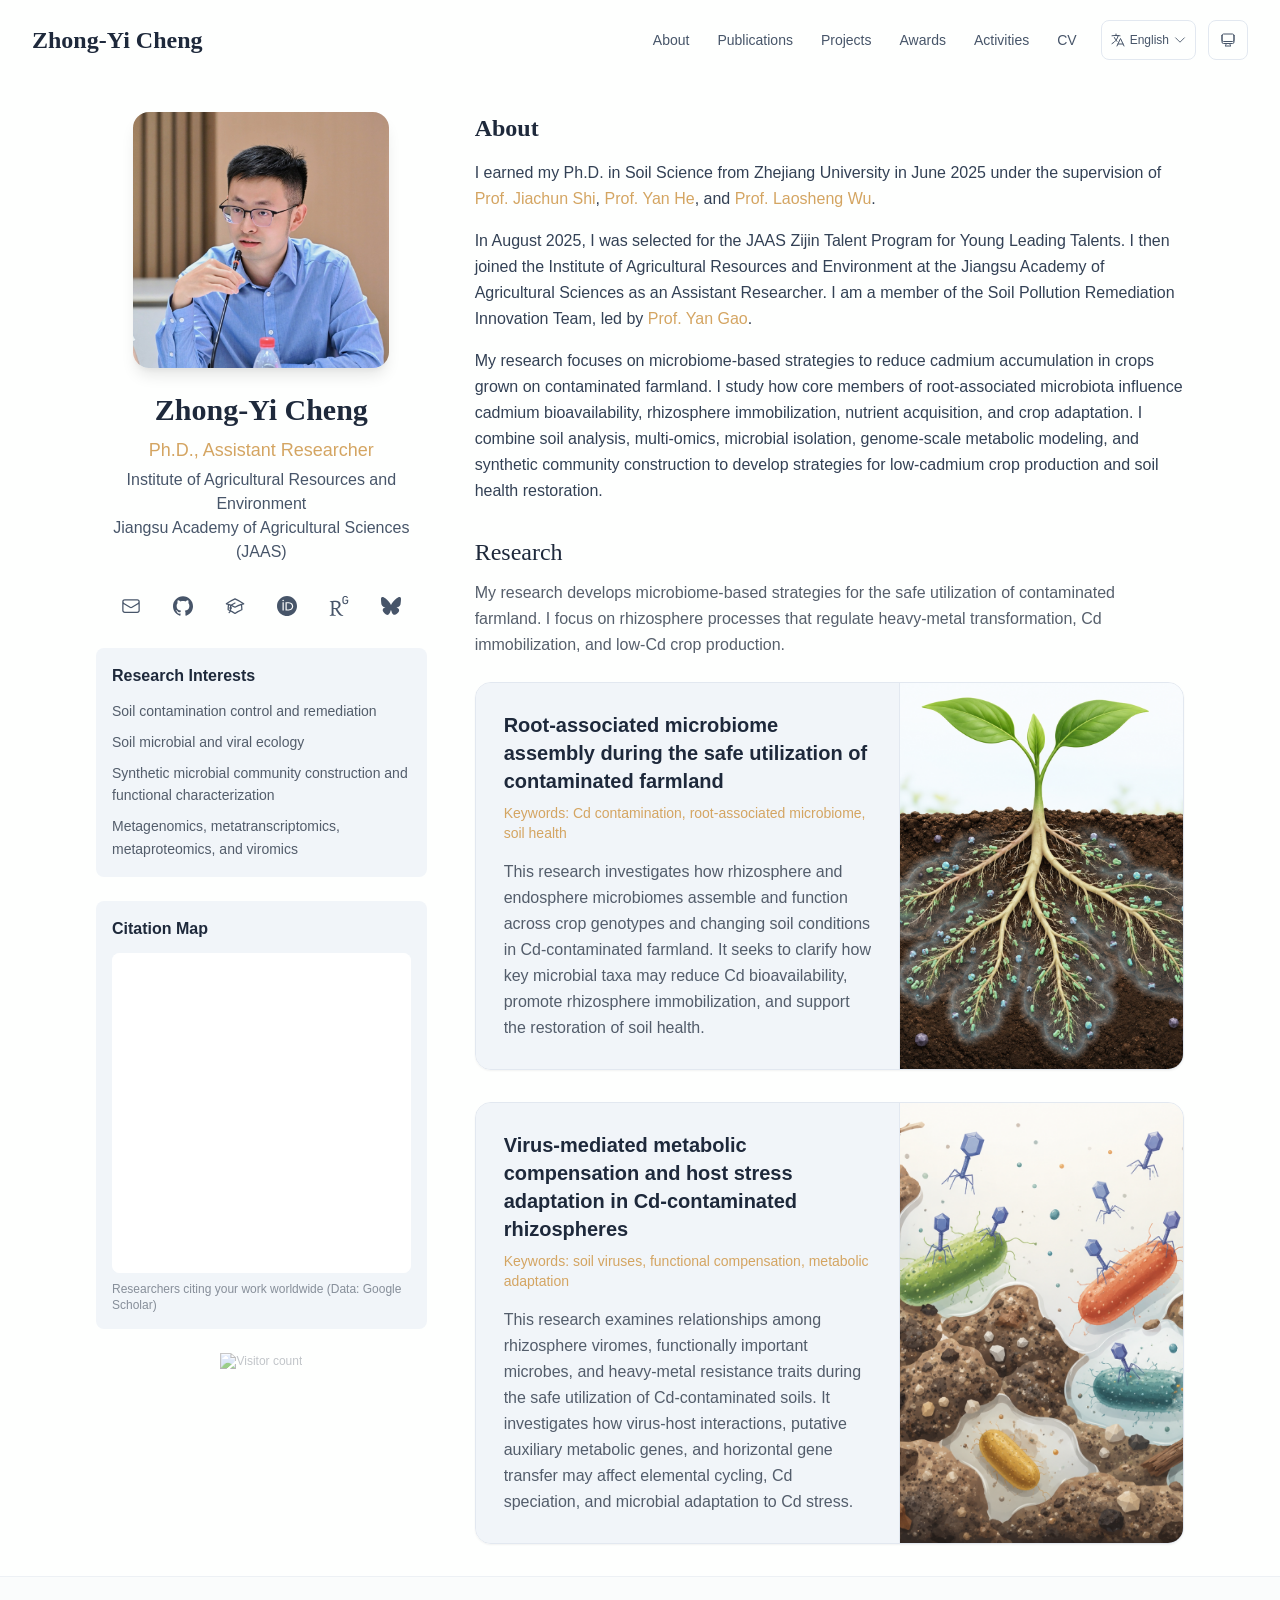
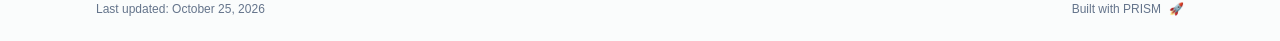
==== commit e436f2d4: "Weekly update: citations and citation map (2026-10-25)" ====
--- a/index.html
+++ b/index.html
@@ -63,4 +63,4 @@
 Jiangsu Academy of Agricultural Sciences (JAAS)"/><meta name="creator" content="Zhong-Yi Cheng"/><meta name="publisher" content="Zhong-Yi Cheng"/><meta property="og:title" content="Zhong-Yi Cheng"/><meta property="og:description" content="Zhong-Yi Cheng is an Assistant Researcher at the Institute of Agricultural Resources and Environment, Jiangsu Academy of Agricultural Sciences. His research focuses on the safe utilization of contaminated farmland, the control of heavy-metal pollution in soils, and rhizosphere microbial ecology."/><meta property="og:site_name" content="Zhong-Yi Cheng&#x27;s Academic Website"/><meta property="og:locale" content="en_US"/><meta property="og:type" content="website"/><meta name="twitter:card" content="summary"/><meta name="twitter:title" content="Zhong-Yi Cheng"/><meta name="twitter:description" content="Zhong-Yi Cheng is an Assistant Researcher at the Institute of Agricultural Resources and Environment, Jiangsu Academy of Agricultural Sciences. His research focuses on the safe utilization of contaminated farmland, the control of heavy-metal pollution in soils, and rhizosphere microbial ecology."/><link rel="icon" href="/jaas_logo.svg"/><script>document.querySelectorAll('body link[rel="icon"], body link[rel="apple-touch-icon"]').forEach(el => document.head.appendChild(el))</script><script src="/_next/static/chunks/polyfills-42372ed130431b0a.js" noModule=""></script></head><body class="font-sans antialiased"><div style="visibility:hidden"><nav class="fixed top-0 left-0 right-0 z-50" data-headlessui-state=""><div class="transition-all duration-300 ease-out bg-transparent" style="transform:translateY(-100px)"><div class="max-w-7xl mx-auto px-4 sm:px-6 lg:px-8"><div class="flex justify-between items-center h-16 lg:h-20"><div class="flex-shrink-0" tabindex="0"><a class="text-xl lg:text-2xl font-serif font-semibold text-primary hover:text-accent transition-colors duration-200" href="/">Zhong-Yi Cheng</a></div><div class="hidden lg:block"><div class="ml-10 flex items-center space-x-3"><div class="relative flex items-baseline space-x-1"><a data-nav-href="/" class="relative px-3 py-2 text-sm font-medium rounded-lg transition-colors duration-150 text-primary" href="/">About</a><a data-nav-href="/publications" class="relative px-3 py-2 text-sm font-medium rounded-lg transition-colors duration-150 text-neutral-600" href="/publications/">Publications</a><a data-nav-href="/grants" class="relative px-3 py-2 text-sm font-medium rounded-lg transition-colors duration-150 text-neutral-600" href="/grants/">Projects</a><a data-nav-href="/awards" class="relative px-3 py-2 text-sm font-medium rounded-lg transition-colors duration-150 text-neutral-600" href="/awards/">Awards</a><a data-nav-href="/activities" class="relative px-3 py-2 text-sm font-medium rounded-lg transition-colors duration-150 text-neutral-600" href="/activities/">Activities</a><a data-nav-href="/cv" class="relative px-3 py-2 text-sm font-medium rounded-lg transition-colors duration-150 text-neutral-600" href="/cv/">CV</a></div><div class="flex items-center justify-center w-14 h-10 rounded-lg border border-neutral-200 dark:border-[rgba(148,163,184,0.24)] bg-background dark:bg-neutral-800"><div class="w-6 h-4 rounded bg-neutral-300 animate-pulse"></div></div><div class="flex items-center justify-center w-10 h-10 rounded-lg border border-neutral-200 dark:border-[rgba(148,163,184,0.24)] bg-background dark:bg-neutral-800"><div class="w-4 h-4 rounded-full bg-neutral-300 animate-pulse"></div></div></div></div><div class="lg:hidden flex items-center space-x-2"><div class="flex items-center justify-center w-14 h-10 rounded-lg border border-neutral-200 dark:border-[rgba(148,163,184,0.24)] bg-background dark:bg-neutral-800"><div class="w-6 h-4 rounded bg-neutral-300 animate-pulse"></div></div><div class="flex items-center justify-center w-10 h-10 rounded-lg border border-neutral-200 dark:border-[rgba(148,163,184,0.24)] bg-background dark:bg-neutral-800"><div class="w-4 h-4 rounded-full bg-neutral-300 animate-pulse"></div></div><button class="inline-flex items-center justify-center p-2 rounded-md text-neutral-600 hover:text-primary hover:bg-neutral-100 dark:hover:bg-neutral-800 focus:outline-none focus:ring-2 focus:ring-inset focus:ring-accent transition-colors duration-200" id="headlessui-disclosure-button-«R7pdb»" type="button" aria-expanded="false" data-headlessui-state=""><span class="sr-only">Open main menu</span><div><svg xmlns="http://www.w3.org/2000/svg" fill="none" viewBox="0 0 24 24" stroke-width="1.5" stroke="currentColor" aria-hidden="true" data-slot="icon" class="block h-6 w-6"><path stroke-linecap="round" stroke-linejoin="round" d="M3.75 6.75h16.5M3.75 12h16.5m-16.5 5.25h16.5"></path></svg></div></button></div></div></div></div></nav><main class="min-h-screen pt-16 lg:pt-20"><div class="max-w-6xl mx-auto px-4 sm:px-6 lg:px-8 py-8 bg-background min-h-screen"><div class="grid grid-cols-1 lg:grid-cols-3 gap-12"><div class="lg:col-span-1"><div class="sticky top-8" style="opacity:0;transform:translateY(20px)"><div class="w-64 h-64 mx-auto mb-6 rounded-2xl overflow-hidden shadow-lg hover:shadow-xl transition-all duration-200 hover:scale-105"><img alt="Zhong-Yi Cheng" width="256" height="256" decoding="async" data-nimg="1" class="w-full h-full object-cover object-[32%_center]" style="color:transparent" src="/bio.jpg"/></div><div class="text-center mb-6"><h1 class="text-3xl font-serif font-bold text-primary mb-2">Zhong-Yi Cheng</h1><p class="text-lg text-accent font-medium mb-1">Ph.D., Assistant Researcher</p><p class="text-neutral-600 mb-2 whitespace-pre-line">Institute of Agricultural Resources and Environment
 Jiangsu Academy of Agricultural Sciences (JAAS)</p></div><div class="flex flex-wrap justify-center gap-3 sm:gap-4 mb-6 relative px-2"><a href="mailto:zycheng@jaas.ac.cn" rel="noopener noreferrer" class="p-2 sm:p-2 text-neutral-600 dark:text-neutral-400 hover:text-accent transition-colors duration-200" aria-label="Email"><svg xmlns="http://www.w3.org/2000/svg" fill="none" viewBox="0 0 24 24" stroke-width="1.5" stroke="currentColor" aria-hidden="true" data-slot="icon" class="h-5 w-5"><path stroke-linecap="round" stroke-linejoin="round" d="M21.75 6.75v10.5a2.25 2.25 0 0 1-2.25 2.25h-15a2.25 2.25 0 0 1-2.25-2.25V6.75m19.5 0A2.25 2.25 0 0 0 19.5 4.5h-15a2.25 2.25 0 0 0-2.25 2.25m19.5 0v.243a2.25 2.25 0 0 1-1.07 1.916l-7.5 4.615a2.25 2.25 0 0 1-2.36 0L3.32 8.91a2.25 2.25 0 0 1-1.07-1.916V6.75"></path></svg></a><a href="https://github.com/chengzhongyi8" target="_blank" rel="noopener noreferrer" class="p-2 sm:p-2 text-neutral-600 dark:text-neutral-400 hover:text-accent transition-colors duration-200" aria-label="GitHub"><svg stroke="currentColor" fill="currentColor" stroke-width="0" role="img" viewBox="0 0 24 24" class="h-5 w-5" height="1em" width="1em" xmlns="http://www.w3.org/2000/svg"><path d="M12 .297c-6.63 0-12 5.373-12 12 0 5.303 3.438 9.8 8.205 11.385.6.113.82-.258.82-.577 0-.285-.01-1.04-.015-2.04-3.338.724-4.042-1.61-4.042-1.61C4.422 18.07 3.633 17.7 3.633 17.7c-1.087-.744.084-.729.084-.729 1.205.084 1.838 1.236 1.838 1.236 1.07 1.835 2.809 1.305 3.495.998.108-.776.417-1.305.76-1.605-2.665-.3-5.466-1.332-5.466-5.93 0-1.31.465-2.38 1.235-3.22-.135-.303-.54-1.523.105-3.176 0 0 1.005-.322 3.3 1.23.96-.267 1.98-.399 3-.405 1.02.006 2.04.138 3 .405 2.28-1.552 3.285-1.23 3.285-1.23.645 1.653.24 2.873.12 3.176.765.84 1.23 1.91 1.23 3.22 0 4.61-2.805 5.625-5.475 5.92.42.36.81 1.096.81 2.22 0 1.606-.015 2.896-.015 3.286 0 .315.21.69.825.57C20.565 22.092 24 17.592 24 12.297c0-6.627-5.373-12-12-12"></path></svg></a><a href="https://scholar.google.com/citations?user=j_Rx_SkAAAAJ&amp;hl=en" target="_blank" rel="noopener noreferrer" class="p-2 sm:p-2 text-neutral-600 dark:text-neutral-400 hover:text-accent transition-colors duration-200" aria-label="Google Scholar"><svg xmlns="http://www.w3.org/2000/svg" fill="none" viewBox="0 0 24 24" stroke-width="1.5" stroke="currentColor" aria-hidden="true" data-slot="icon" class="h-5 w-5"><path stroke-linecap="round" stroke-linejoin="round" d="M4.26 10.147a60.438 60.438 0 0 0-.491 6.347A48.62 48.62 0 0 1 12 20.904a48.62 48.62 0 0 1 8.232-4.41 60.46 60.46 0 0 0-.491-6.347m-15.482 0a50.636 50.636 0 0 0-2.658-.813A59.906 59.906 0 0 1 12 3.493a59.903 59.903 0 0 1 10.399 5.84c-.896.248-1.783.52-2.658.814m-15.482 0A50.717 50.717 0 0 1 12 13.489a50.702 50.702 0 0 1 7.74-3.342M6.75 15a.75.75 0 1 0 0-1.5.75.75 0 0 0 0 1.5Zm0 0v-3.675A55.378 55.378 0 0 1 12 8.443m-7.007 11.55A5.981 5.981 0 0 0 6.75 15.75v-1.5"></path></svg></a><a href="https://orcid.org/0000-0001-8029-3517" target="_blank" rel="noopener noreferrer" class="p-2 sm:p-2 text-neutral-600 dark:text-neutral-400 hover:text-accent transition-colors duration-200" aria-label="ORCID"><svg viewBox="0 0 24 24" fill="currentColor" class="h-5 w-5" xmlns="http://www.w3.org/2000/svg"><path d="M12 0C5.372 0 0 5.372 0 12s5.372 12 12 12 12-5.372 12-12S18.628 0 12 0zM7.369 4.378c.525 0 .947.431.947.947s-.422.947-.947.947a.95.95 0 0 1-.947-.947c0-.525.422-.947.947-.947zm-.722 3.038h1.444v10.041H6.647V7.416zm3.562 0h3.9c3.712 0 5.344 2.653 5.344 5.025 0 2.578-2.016 5.025-5.325 5.025h-3.919V7.416zm1.444 1.303v7.444h2.297c3.272 0 4.022-2.484 4.022-3.722 0-2.016-1.284-3.722-4.097-3.722h-2.222z"></path></svg></a><a href="https://www.researchgate.net/profile/Zhongyi-Cheng-2?ev=hdr_xprf" target="_blank" rel="noopener noreferrer" class="p-2 sm:p-2 text-neutral-600 dark:text-neutral-400 hover:text-accent transition-colors duration-200" aria-label="ResearchGate"><svg stroke="currentColor" fill="currentColor" stroke-width="0" role="img" viewBox="0 0 24 24" class="h-5 w-5" height="1em" width="1em" xmlns="http://www.w3.org/2000/svg"><path d="M19.586 0c-.818 0-1.508.19-2.073.565-.563.377-.97.936-1.213 1.68a3.193 3.193 0 0 0-.112.437 8.365 8.365 0 0 0-.078.53 9 9 0 0 0-.05.727c-.01.282-.013.621-.013 1.016a31.121 31.123 0 0 0 .014 1.017 9 9 0 0 0 .05.727 7.946 7.946 0 0 0 .077.53h-.005a3.334 3.334 0 0 0 .113.438c.245.743.65 1.303 1.214 1.68.565.376 1.256.564 2.075.564.8 0 1.536-.213 2.105-.603.57-.39.94-.916 1.175-1.65.076-.235.135-.558.177-.93a10.9 10.9 0 0 0 .043-1.207v-.82c0-.095-.047-.142-.14-.142h-3.064c-.094 0-.14.047-.14.141v.956c0 .094.046.14.14.14h1.666c.056 0 .084.03.084.086 0 .36 0 .62-.036.865-.038.244-.1.447-.147.606-.108.385-.348.664-.638.876-.29.212-.738.35-1.227.35-.545 0-.901-.15-1.21-.353-.306-.203-.517-.454-.67-.915a3.136 3.136 0 0 1-.147-.762 17.366 17.367 0 0 1-.034-.656c-.01-.26-.014-.572-.014-.939a26.401 26.403 0 0 1 .014-.938 15.821 15.822 0 0 1 .035-.656 3.19 3.19 0 0 1 .148-.76 1.89 1.89 0 0 1 .742-1.01c.344-.244.593-.352 1.137-.352.508 0 .815.096 1.144.303.33.207.528.492.764.925.047.094.111.118.198.07l1.044-.43c.075-.048.09-.115.042-.199a3.549 3.549 0 0 0-.466-.742 3 3 0 0 0-.679-.607 3.313 3.313 0 0 0-.903-.41A4.068 4.068 0 0 0 19.586 0zM8.217 5.836c-1.69 0-3.036.086-4.297.086-1.146 0-2.291 0-3.007-.029v.831l1.088.2c.744.144 1.174.488 1.174 2.264v11.288c0 1.777-.43 2.12-1.174 2.263l-1.088.2v.832c.773-.029 2.12-.086 3.465-.086 1.29 0 2.951.057 3.667.086v-.831l-1.49-.2c-.773-.115-1.174-.487-1.174-2.264v-4.784c.688.057 1.29.057 2.206.057 1.748 3.123 3.41 5.472 4.355 6.56.86 1.032 2.177 1.691 3.839 1.691.487 0 1.003-.086 1.318-.23v-.744c-1.031 0-2.063-.716-2.808-1.518-1.26-1.376-2.95-3.582-4.355-6.074 2.32-.545 4.04-2.722 4.04-4.9 0-3.208-2.492-4.698-5.758-4.698zm-.515 1.29c2.406 0 3.839 1.26 3.839 3.552 0 2.263-1.547 3.782-4.097 3.782-.974 0-1.404-.03-2.063-.086v-7.19c.66-.059 1.547-.059 2.32-.059z"></path></svg></a><a href="https://bsky.app/profile/zycheng.bsky.social" target="_blank" rel="noopener noreferrer" class="p-2 sm:p-2 text-neutral-600 dark:text-neutral-400 hover:text-accent transition-colors duration-200" aria-label="Bluesky"><svg stroke="currentColor" fill="currentColor" stroke-width="0" role="img" viewBox="0 0 24 24" class="h-5 w-5" height="1em" width="1em" xmlns="http://www.w3.org/2000/svg"><path d="M12 10.8c-1.087-2.114-4.046-6.053-6.798-7.995C2.566.944 1.561 1.266.902 1.565.139 1.908 0 3.08 0 3.768c0 .69.378 5.65.624 6.479.815 2.736 3.713 3.66 6.383 3.364.136-.02.275-.039.415-.056-.138.022-.276.04-.415.056-3.912.58-7.387 2.005-2.83 7.078 5.013 5.19 6.87-1.113 7.823-4.308.953 3.195 2.05 9.271 7.733 4.308 4.267-4.308 1.172-6.498-2.74-7.078a8.741 8.741 0 0 1-.415-.056c.14.017.279.036.415.056 2.67.297 5.568-.628 6.383-3.364.246-.828.624-5.79.624-6.478 0-.69-.139-1.861-.902-2.206-.659-.298-1.664-.62-4.3 1.24C16.046 4.748 13.087 8.687 12 10.8Z"></path></svg></a></div><div class="bg-neutral-100 dark:bg-neutral-800 rounded-lg p-4 mb-6 hover:shadow-lg transition-all duration-200 hover:scale-[1.02]"><h3 class="font-semibold text-primary mb-3">Research Interests</h3><div class="space-y-2 text-sm leading-relaxed text-primary/75 dark:!text-primary/85"><div>Soil contamination control and remediation</div><div>Soil microbial and viral ecology</div><div>Synthetic microbial community construction and functional characterization</div><div>Metagenomics, metatranscriptomics, metaproteomics, and viromics</div></div></div><div class="bg-neutral-100 dark:bg-neutral-800 rounded-lg p-4 mb-6 hover:shadow-lg transition-all duration-200"><div class="mb-3"><h3 class="font-semibold text-primary">Citation Map</h3></div><iframe src="/citation_map.html" title="Google Scholar citation map" class="w-full h-[320px] rounded-lg border-0 bg-white" loading="lazy" sandbox="allow-scripts allow-same-origin"></iframe><p class="mt-2 text-xs text-primary/50 dark:text-primary/40">Researchers citing your work worldwide (Data: Google Scholar)</p></div><div class="mb-6 flex justify-center"><a href="https://hits.sh/chengzhongyi8.github.io/" target="_blank" rel="noopener noreferrer" class="text-xs text-primary/45 dark:text-primary/45 hover:text-accent transition-colors"><img src="https://hits.sh/chengzhongyi8.github.io.svg?label=visits&amp;color=64748b&amp;labelColor=0f172a" alt="Visitor count" class="h-4 opacity-60 hover:opacity-90 transition-opacity"/></a></div></div></div><div class="lg:col-span-2 space-y-8"><section id="about" class="scroll-mt-24 space-y-8"><section style="opacity:0;transform:translateY(20px)"><h2 class="text-2xl font-serif font-bold text-primary mb-4">About</h2><div class="text-neutral-700 dark:text-neutral-600 leading-relaxed"><p class="mb-4 last:mb-0">I earned my Ph.D. in Soil Science from Zhejiang University in June 2025 under the supervision of <a href="https://person.zju.edu.cn/0006208" node="[object Object]" target="_blank" rel="noopener noreferrer" class="text-accent font-medium transition-all duration-200 rounded hover:bg-accent/10 hover:shadow-sm">Prof. Jiachun Shi</a>, <a href="https://person.zju.edu.cn/heyan" node="[object Object]" target="_blank" rel="noopener noreferrer" class="text-accent font-medium transition-all duration-200 rounded hover:bg-accent/10 hover:shadow-sm">Prof. Yan He</a>, and <a href="https://profiles.ucr.edu/app/home/profile/laowu" node="[object Object]" target="_blank" rel="noopener noreferrer" class="text-accent font-medium transition-all duration-200 rounded hover:bg-accent/10 hover:shadow-sm">Prof. Laosheng Wu</a>.</p>
 <p class="mb-4 last:mb-0">In August 2025, I was selected for the JAAS Zijin Talent Program for Young Leading Talents. I then joined the Institute of Agricultural Resources and Environment at the Jiangsu Academy of Agricultural Sciences as an Assistant Researcher. I am a member of the Soil Pollution Remediation Innovation Team, led by <a href="https://newzhs.jaas.ac.cn/rcdw/zjml/yjy/art/2018/art_eda338e39ff94f17a3510f3abfdeb431.html" node="[object Object]" target="_blank" rel="noopener noreferrer" class="text-accent font-medium transition-all duration-200 rounded hover:bg-accent/10 hover:shadow-sm">Prof. Yan Gao</a>.</p>
-<p class="mb-4 last:mb-0">My research focuses on microbiome-based strategies to reduce cadmium accumulation in crops grown on contaminated farmland. I study how core members of root-associated microbiota influence cadmium bioavailability, rhizosphere immobilization, nutrient acquisition, and crop adaptation. I combine soil analysis, multi-omics, microbial isolation, genome-scale metabolic modeling, and synthetic community construction to develop strategies for low-cadmium crop production and soil health restoration.</p></div></section><div class="space-y-6" style="opacity:0;transform:translateY(20px)"><div class="space-y-3"><h2 class="font-serif text-2xl font-normal text-primary">Research</h2><p class="text-primary/75 dark:text-primary/80 leading-relaxed">My research develops microbiome-based strategies for the safe utilization of contaminated farmland. I focus on rhizosphere processes that regulate heavy-metal transformation, Cd immobilization, and low-Cd crop production.</p></div><div class="space-y-8"><article class="group grid grid-cols-1 xl:grid-cols-[3fr_2fr] gap-0 overflow-hidden rounded-2xl border border-neutral-200 dark:border-neutral-800 bg-neutral-50/80 dark:bg-neutral-900/40 shadow-sm transition-all duration-300 hover:-translate-y-1 hover:shadow-xl"><div class="p-6 md:p-7 bg-neutral-100 dark:bg-neutral-800/80 border-b xl:border-b-0 xl:border-r border-neutral-200 dark:border-neutral-800"><h3 class="text-xl font-semibold text-primary mb-2">Root-associated microbiome assembly during the safe utilization of contaminated farmland</h3><div class="text-sm font-medium text-accent mb-4">Keywords: Cd contamination, root-associated microbiome, soil health</div><p class="text-primary/75 dark:text-primary/80 leading-relaxed text-sm md:text-base">This research investigates how rhizosphere and endosphere microbiomes assemble and function across crop genotypes and changing soil conditions in Cd-contaminated farmland. It seeks to clarify how key microbial taxa may reduce Cd bioavailability, promote rhizosphere immobilization, and support the restoration of soil health.</p></div><figure class="relative bg-neutral-100 dark:bg-neutral-800"><img src="/research/focus1.jpg" alt="Root-associated microbiome assembly during the safe utilization of contaminated farmland" loading="lazy" class="w-full h-full min-h-64 object-cover transition-transform duration-500 ease-out group-hover:scale-105"/></figure></article><article class="group grid grid-cols-1 xl:grid-cols-[3fr_2fr] gap-0 overflow-hidden rounded-2xl border border-neutral-200 dark:border-neutral-800 bg-neutral-50/80 dark:bg-neutral-900/40 shadow-sm transition-all duration-300 hover:-translate-y-1 hover:shadow-xl"><div class="p-6 md:p-7 bg-neutral-100 dark:bg-neutral-800/80 border-b xl:border-b-0 xl:border-r border-neutral-200 dark:border-neutral-800"><h3 class="text-xl font-semibold text-primary mb-2">Virus-mediated metabolic compensation and host stress adaptation in Cd-contaminated rhizospheres</h3><div class="text-sm font-medium text-accent mb-4">Keywords: soil viruses, functional compensation, metabolic adaptation</div><p class="text-primary/75 dark:text-primary/80 leading-relaxed text-sm md:text-base">This research examines relationships among rhizosphere viromes, functionally important microbes, and heavy-metal resistance traits during the safe utilization of Cd-contaminated soils. It investigates how virus-host interactions, putative auxiliary metabolic genes, and horizontal gene transfer may affect elemental cycling, Cd speciation, and microbial adaptation to Cd stress.</p></div><figure class="relative bg-neutral-100 dark:bg-neutral-800"><img src="/research/focus2.jpg" alt="Virus-mediated metabolic compensation and host stress adaptation in Cd-contaminated rhizospheres" loading="lazy" class="w-full h-full min-h-64 object-cover transition-transform duration-500 ease-out group-hover:scale-105"/></figure></article></div></div></section></div></div></div><!--$--><!--/$--><!--$--><!--/$--></main><footer class="border-t border-neutral-200/50 bg-neutral-50/50 dark:bg-neutral-900/50 dark:border-neutral-700/50"><div class="max-w-6xl mx-auto px-4 sm:px-6 lg:px-8 py-6"><div class="flex flex-col sm:flex-row justify-between items-center gap-2"><p class="text-xs text-neutral-500">Last updated<!-- -->: <!-- -->October 18, 2026</p><p class="text-xs text-neutral-500 flex items-center"><a href="https://github.com/xyjoey/PRISM" target="_blank" rel="noopener noreferrer">Built with PRISM</a><span class="ml-2">🚀</span></p></div></div></footer></div><script src="/_next/static/chunks/webpack-679b75d1c4c2027c.js" async=""></script><script>(self.__next_f=self.__next_f||[]).push([0])</script><script>self.__next_f.push([1,"1:\"$Sreact.fragment\"\n3:I[3719,[\"534\",\"static/chunks/534-178e4fb86ea8b3af.js\",\"874\",\"static/chunks/874-7c5eb7db8d3a51f7.js\",\"291\",\"static/chunks/291-e39730cc9327e39b.js\",\"177\",\"static/chunks/app/layout-350f870ce7b71e7e.js\"],\"ThemeProvider\"]\n4:I[310,[\"534\",\"static/chunks/534-178e4fb86ea8b3af.js\",\"874\",\"static/chunks/874-7c5eb7db8d3a51f7.js\",\"291\",\"static/chunks/291-e39730cc9327e39b.js\",\"177\",\"static/chunks/app/layout-350f870ce7b71e7e.js\"],\"LocaleProvider\"]\n5:I[4574,[\"534\",\"static/chunks/534-178e4fb86ea8b3af.js\",\"874\",\"static/chunks/874-7c5eb7db8d3a51f7.js\",\"291\",\"static/chunks/291-e39730cc9327e39b.js\",\"177\",\"static/chunks/app/layout-350f870ce7b71e7e.js\"],\"default\"]\n6:I[7555,[],\"\"]\n7:I[1295,[],\"\"]\n8:I[2548,[\"534\",\"static/chunks/534-178e4fb86ea8b3af.js\",\"874\",\"static/chunks/874-7c5eb7db8d3a51f7.js\",\"291\",\"static/chunks/291-e39730cc9327e39b.js\",\"177\",\"static/chunks/app/layout-350f870ce7b71e7e.js\"],\"default\"]\n9:I[2038,[\"362\",\"static/chunks/30a37ab2-1812c0761da55227.js\",\"534\",\"static/chunks/534-178e4fb86ea8b3af.js\",\"870\",\"static/chunks/870-9fb0e175bad2186e.js\",\"874\",\"static/chunks/874-7c5eb7db8d3a51f7.js\",\"511\",\"static/chunks/511-969deba46fd389aa.js\",\"748\",\"static/chunks/748-aaba0b0c94c3db1b.js\",\"974\",\"static/chunks/app/page-4d287f6b8c0aaf68.js\"],\"default\"]\nb:I[9665,[],\"MetadataBoundary\"]\nd:I[9665,[],\"OutletBoundary\"]\n10:I[4911,[],\"AsyncMetadataOutlet\"]\n12:I[9665,[],\"ViewportBoundary\"]\n14:I[6614,[],\"\"]\n:HL[\"/_next/static/css/5e52a4a006a4eb9d.css\",\"style\"]\n2:T5d7,\n    try {\n      const cfg = {\"enabled\":true,\"locales\":[\"zh\",\"en\"],\"defaultLocale\":\"en\",\"mode\":\"auto\",\"fixedLocale\":\"en\",\"persist\":true,\"switcher\":true,\"labels\":{\"zh\":\"中文\",\"en\":\"English\"}};\n      const storageKey = 'locale-storage';\n      const normalize = (value) =\u003e typeof value === 'string' ? value.trim().replace('_', '-').toLowerCase() : '';\n      const matchLocale = (candidate) =\u003e {\n        const normalized = normalize(candidate);\n        if (!normalized) return null;\n        if (cfg.locales.includes(normalized)) return normalized;\n        const language"])</script><script>self.__next_f.push([1," = normalized.split('-')[0];\n        if (cfg.locales.includes(language)) return language;\n        return null;\n      };\n\n      let resolved = null;\n\n      if (!cfg.enabled) {\n        resolved = cfg.defaultLocale;\n      } else if (cfg.persist) {\n        resolved = matchLocale(localStorage.getItem(storageKey));\n      }\n\n      if (!resolved) {\n        if (cfg.mode === 'fixed') {\n          resolved = cfg.fixedLocale;\n        } else {\n          resolved = matchLocale(navigator.language);\n        }\n      }\n\n      if (!resolved) {\n        resolved = cfg.defaultLocale;\n      }\n\n      const root = document.documentElement;\n      root.lang = resolved;\n      root.setAttribute('data-locale', resolved);\n\n      if (cfg.persist) {\n        localStorage.setItem(storageKey, resolved);\n      }\n    } catch (e) {\n      const root = document.documentElement;\n      root.lang = 'en';\n      root.setAttribute('data-locale', 'en');\n    }\n  a:T4a9,I earned my Ph.D. in Soil Science from Zhejiang University in June 2025 under the supervision of [Prof. Jiachun Shi](https://person.zju.edu.cn/0006208), [Prof. Yan He](https://person.zju.edu.cn/heyan), and [Prof. Laosheng Wu](https://profiles.ucr.edu/app/home/profile/laowu).\n\nIn August 2025, I was selected for the JAAS Zijin Talent Program for Young Leading Talents. I then joined the Institute of Agricultural Resources and Environment at the Jiangsu Academy of Agricultural Sciences as an Assistant Researcher. I am a member of the Soil Pollution Remediation Innovation Team, led by [Prof. Yan Gao](https://newzhs.jaas.ac.cn/rcdw/zjml/yjy/art/2018/art_eda338e39ff94f17a3510f3abfdeb431.html).\n\nMy research focuses on microbiome-based strategies to reduce cadmium accumulation in crops grown on contaminated farmland. I study how core members of root-associated microbiota influence cadmium bioavailability, rhizosphere immobilization, nutrient acquisition, and crop adaptation. I combine soil analysis, multi-omics, microbial isolation, genome-scale metabolic modeling, and synthetic community construction to d"])</script><script>self.__next_f.push([1,"evelop strategies for low-cadmium crop production and soil health restoration.\n"])</script><script>self.__next_f.push([1,"0:{\"P\":null,\"b\":\"l3w7J4v2Lh04oEQebbStP\",\"p\":\"\",\"c\":[\"\",\"\"],\"i\":false,\"f\":[[[\"\",{\"children\":[\"__PAGE__\",{}]},\"$undefined\",\"$undefined\",true],[\"\",[\"$\",\"$1\",\"c\",{\"children\":[[[\"$\",\"link\",\"0\",{\"rel\":\"stylesheet\",\"href\":\"/_next/static/css/5e52a4a006a4eb9d.css\",\"precedence\":\"next\",\"crossOrigin\":\"$undefined\",\"nonce\":\"$undefined\"}]],[\"$\",\"html\",null,{\"lang\":\"en\",\"className\":\"scroll-smooth\",\"suppressHydrationWarning\":true,\"children\":[[\"$\",\"head\",null,{\"children\":[[\"$\",\"link\",null,{\"rel\":\"icon\",\"href\":\"/jaas_logo.svg\",\"type\":\"image/svg+xml\"}],[\"$\",\"link\",null,{\"rel\":\"dns-prefetch\",\"href\":\"https://jialeliu.com\"}],[\"$\",\"link\",null,{\"rel\":\"preconnect\",\"href\":\"https://jialeliu.com\",\"crossOrigin\":\"\"}],[\"$\",\"link\",null,{\"rel\":\"preload\",\"as\":\"font\",\"type\":\"font/woff2\",\"href\":\"https://jialeliu.com/fonts/georgiab.woff2\",\"crossOrigin\":\"\"}],[\"$\",\"script\",null,{\"dangerouslySetInnerHTML\":{\"__html\":\"\\n              try {\\n                const theme = localStorage.getItem('theme-storage');\\n                const parsed = theme ? JSON.parse(theme) : null;\\n                const setting = parsed?.state?.theme || 'system';\\n                const prefersDark = typeof window !== 'undefined' \u0026\u0026 window.matchMedia \u0026\u0026 window.matchMedia('(prefers-color-scheme: dark)').matches;\\n                const effective = setting === 'dark' ? 'dark' : (setting === 'light' ? 'light' : (prefersDark ? 'dark' : 'light'));\\n                var root = document.documentElement;\\n                root.classList.add(effective);\\n                root.setAttribute('data-theme', effective);\\n              } catch (e) {\\n                var root = document.documentElement;\\n                root.classList.add('light');\\n                root.setAttribute('data-theme', 'light');\\n              }\\n            \"}}],[\"$\",\"script\",null,{\"dangerouslySetInnerHTML\":{\"__html\":\"$2\"}}]]}],[\"$\",\"body\",null,{\"className\":\"font-sans antialiased\",\"children\":[\"$\",\"$L3\",null,{\"children\":[\"$\",\"$L4\",null,{\"config\":{\"enabled\":true,\"locales\":[\"zh\",\"en\"],\"defaultLocale\":\"en\",\"mode\":\"auto\",\"fixedLocale\":\"en\",\"persist\":true,\"switcher\":true,\"labels\":{\"zh\":\"中文\",\"en\":\"English\"}},\"children\":[[\"$\",\"$L5\",null,{\"items\":[{\"title\":\"About\",\"type\":\"page\",\"target\":\"about\",\"href\":\"/\"},{\"title\":\"Publications\",\"type\":\"page\",\"target\":\"publications\",\"href\":\"/publications\"},{\"title\":\"Projects\",\"type\":\"page\",\"target\":\"grants\",\"href\":\"/grants\"},{\"title\":\"Awards\",\"type\":\"page\",\"target\":\"awards\",\"href\":\"/awards\"},{\"title\":\"Activities\",\"type\":\"page\",\"target\":\"activities\",\"href\":\"/activities\"},{\"title\":\"CV\",\"type\":\"page\",\"target\":\"cv\",\"href\":\"/cv\"}],\"siteTitle\":\"Zhong-Yi Cheng\",\"enableOnePageMode\":false,\"i18n\":\"$0:f:0:1:1:props:children:1:props:children:1:props:children:props:children:props:config\",\"itemsByLocale\":{\"zh\":[{\"title\":\"关于我\",\"type\":\"page\",\"target\":\"about\",\"href\":\"/\"},{\"title\":\"论文\",\"type\":\"page\",\"target\":\"publications\",\"href\":\"/publications\"},{\"title\":\"项目\",\"type\":\"page\",\"target\":\"grants\",\"href\":\"/grants\"},{\"title\":\"奖项\",\"type\":\"page\",\"target\":\"awards\",\"href\":\"/awards\"},{\"title\":\"动态\",\"type\":\"page\",\"target\":\"activities\",\"href\":\"/activities\"},{\"title\":\"简历\",\"type\":\"page\",\"target\":\"cv\",\"href\":\"/cv\"}],\"en\":[{\"title\":\"About\",\"type\":\"page\",\"target\":\"about\",\"href\":\"/\"},{\"title\":\"Publications\",\"type\":\"page\",\"target\":\"publications\",\"href\":\"/publications\"},{\"title\":\"Projects\",\"type\":\"page\",\"target\":\"grants\",\"href\":\"/grants\"},{\"title\":\"Awards\",\"type\":\"page\",\"target\":\"awards\",\"href\":\"/awards\"},{\"title\":\"Activities\",\"type\":\"page\",\"target\":\"activities\",\"href\":\"/activities\"},{\"title\":\"CV\",\"type\":\"page\",\"target\":\"cv\",\"href\":\"/cv\"}]},\"siteTitleByLocale\":{\"zh\":\"程中一\",\"en\":\"Zhong-Yi Cheng\"}}],[\"$\",\"main\",null,{\"className\":\"min-h-screen pt-16 lg:pt-20\",\"children\":[\"$\",\"$L6\",null,{\"parallelRouterKey\":\"children\",\"error\":\"$undefined\",\"errorStyles\":\"$undefined\",\"errorScripts\":\"$undefined\",\"template\":[\"$\",\"$L7\",null,{}],\"templateStyles\":\"$undefined\",\"templateScripts\":\"$undefined\",\"notFound\":[[[\"$\",\"title\",null,{\"children\":\"404: This page could not be found.\"}],[\"$\",\"div\",null,{\"style\":{\"fontFamily\":\"system-ui,\\\"Segoe UI\\\",Roboto,Helvetica,Arial,sans-serif,\\\"Apple Color Emoji\\\",\\\"Segoe UI Emoji\\\"\",\"height\":\"100vh\",\"textAlign\":\"center\",\"display\":\"flex\",\"flexDirection\":\"column\",\"alignItems\":\"center\",\"justifyContent\":\"center\"},\"children\":[\"$\",\"div\",null,{\"children\":[[\"$\",\"style\",null,{\"dangerouslySetInnerHTML\":{\"__html\":\"body{color:#000;background:#fff;margin:0}.next-error-h1{border-right:1px solid rgba(0,0,0,.3)}@media (prefers-color-scheme:dark){body{color:#fff;background:#000}.next-error-h1{border-right:1px solid rgba(255,255,255,.3)}}\"}}],[\"$\",\"h1\",null,{\"className\":\"next-error-h1\",\"style\":{\"display\":\"inline-block\",\"margin\":\"0 20px 0 0\",\"padding\":\"0 23px 0 0\",\"fontSize\":24,\"fontWeight\":500,\"verticalAlign\":\"top\",\"lineHeight\":\"49px\"},\"children\":404}],[\"$\",\"div\",null,{\"style\":{\"display\":\"inline-block\"},\"children\":[\"$\",\"h2\",null,{\"style\":{\"fontSize\":14,\"fontWeight\":400,\"lineHeight\":\"49px\",\"margin\":0},\"children\":\"This page could not be found.\"}]}]]}]}]],[]],\"forbidden\":\"$undefined\",\"unauthorized\":\"$undefined\"}]}],[\"$\",\"$L8\",null,{\"lastUpdated\":\"October 18, 2026\",\"lastUpdatedByLocale\":{\"zh\":\"2026年10月18日\",\"en\":\"October 18, 2026\"},\"defaultLocale\":\"en\"}]]}]}]}]]}]]}],{\"children\":[\"__PAGE__\",[\"$\",\"$1\",\"c\",{\"children\":[[\"$\",\"$L9\",null,{\"dataByLocale\":{\"zh\":{\"author\":{\"name\":\"程中一\",\"title\":\"博士，助理研究员\",\"institution\":\"江苏省农业科学院农业资源与环境研究所\",\"avatar\":\"/bio.jpg\"},\"social\":{\"email\":\"zycheng@jaas.ac.cn\",\"location\":\"南京，江苏，中国\",\"location_url\":\"https://www.jaas.ac.cn/\",\"location_details\":[\"江苏省南京市钟灵街50号\"],\"google_scholar\":\"https://scholar.google.com/citations?user=j_Rx_SkAAAAJ\u0026hl=en\",\"orcid\":\"https://orcid.org/0000-0001-8029-3517\",\"researchgate\":\"https://www.researchgate.net/profile/Zhongyi-Cheng-2?ev=hdr_xprf\",\"bluesky\":\"https://bsky.app/profile/zycheng.bsky.social\",\"github\":\"https://github.com/chengzhongyi8\"},\"features\":{\"enable_likes\":false,\"enable_one_page_mode\":false},\"enableOnePageMode\":false,\"researchInterests\":[\"土壤重金属污染控制与修复\",\"土壤微生物生态（病毒生态学）\",\"合成菌群构建与功能解析\",\"宏基因组/转录组/蛋白组/病毒组学分析\"],\"pagesToShow\":[{\"type\":\"about\",\"id\":\"about\",\"sections\":[{\"id\":\"about\",\"type\":\"markdown\",\"source\":\"bio.md\",\"title\":\"关于我\",\"content\":\"2025 年 6 月获浙江大学土壤学博士学位，导师为[施加春教授](https://person.zju.edu.cn/0006208)、[何艳教授](https://person.zju.edu.cn/heyan)、[吴劳生教授](https://profiles.ucr.edu/app/home/profile/laowu)。\\n\\n同年 8 月入选江苏省农业科学院“紫金人才”青年拔尖人才引进计划，现任该院农业资源与环境研究所助理研究员，所在团队为土壤污染修复创新团队，团队首席[高岩研究员](https://newzhs.jaas.ac.cn/rcdw/zjml/yjy/art/2018/art_eda338e39ff94f17a3510f3abfdeb431.html)。\\n\\n围绕受污染耕地安全利用、土壤重金属污染控制与根际微生态健康重构展开系统研究，重点关注微生物互作驱动的根际重金属靶向阻控、作物低镉累积与稳产增效机制。结合土壤理化分析、高通量测序、宏组学解析、微生物分离培养、合成菌群构建及基因组尺度代谢模型等方法，解析土壤-植物-微生物互作过程对重金属污染物形态转化、根际阻控和作物安全生产的调控作用。\\n\"},{\"id\":\"research\",\"type\":\"research\",\"title\":\"研究方向\",\"source\":\"research.toml\",\"description\":\"围绕受污染耕地安全利用、作物低镉累积和根际微生态健康，解析土壤-植物-微生物互作过程对重金属形态转化、根际阻控和作物安全生产的影响机制。\",\"items\":[{\"title\":\"作物根系微生物组对污染耕地安全利用的响应机制\",\"subtitle\":\"关键词：镉污染、根系微生物组、土壤健康\",\"content\":\"解析镉污染耕地中根际与根内微生物组的组装规律、功能特征及其对作物品种和土壤环境变化的响应，阐明关键微生物类群在降低镉生物有效性、强化根际钝化和支撑土壤健康重构中的潜在作用机制。\",\"image\":\"/research/focus1.jpg\"},{\"title\":\"镉污染胁迫下根际病毒组对宿主功能代谢与胁迫适应的补偿机制\",\"subtitle\":\"关键词：土壤病毒、功能补偿、代谢适应\",\"content\":\"聚焦镉污染土壤安全利用过程中根际病毒组、功能微生物和重金属抗性功能的耦合关系，解析病毒-宿主互作、潜在辅助代谢基因和水平基因转移对伴生元素循环、镉形态调控及微生物胁迫适应的潜在作用。\",\"image\":\"/research/focus2.jpg\"}]}]}]},\"en\":{\"author\":{\"name\":\"Zhong-Yi Cheng\",\"title\":\"Ph.D., Assistant Researcher\",\"institution\":\"Institute of Agricultural Resources and Environment\\nJiangsu Academy of Agricultural Sciences (JAAS)\",\"avatar\":\"/bio.jpg\"},\"social\":{\"email\":\"zycheng@jaas.ac.cn\",\"location\":\"Nanjing, Jiangsu, China\",\"location_url\":\"https://www.jaas.ac.cn/\",\"location_details\":[\"Institute of Agricultural Resources and Environment,\",\"Jiangsu Academy of Agricultural Sciences\"],\"google_scholar\":\"https://scholar.google.com/citations?user=j_Rx_SkAAAAJ\u0026hl=en\",\"orcid\":\"https://orcid.org/0000-0001-8029-3517\",\"researchgate\":\"https://www.researchgate.net/profile/Zhongyi-Cheng-2?ev=hdr_xprf\",\"bluesky\":\"https://bsky.app/profile/zycheng.bsky.social\",\"github\":\"https://github.com/chengzhongyi8\"},\"features\":{\"enable_likes\":false,\"enable_one_page_mode\":false},\"enableOnePageMode\":false,\"researchInterests\":[\"Soil contamination control and remediation\",\"Soil microbial and viral ecology\",\"Synthetic microbial community construction and functional characterization\",\"Metagenomics, metatranscriptomics, metaproteomics, and viromics\"],\"pagesToShow\":[{\"type\":\"about\",\"id\":\"about\",\"sections\":[{\"id\":\"about\",\"type\":\"markdown\",\"source\":\"bio.md\",\"title\":\"About\",\"content\":\"$a\"},{\"id\":\"research\",\"type\":\"research\",\"title\":\"Research\",\"source\":\"research.toml\",\"description\":\"My research develops microbiome-based strategies for the safe utilization of contaminated farmland. I focus on rhizosphere processes that regulate heavy-metal transformation, Cd immobilization, and low-Cd crop production.\",\"items\":[{\"title\":\"Root-associated microbiome assembly during the safe utilization of contaminated farmland\",\"subtitle\":\"Keywords: Cd contamination, root-associated microbiome, soil health\",\"content\":\"This research investigates how rhizosphere and endosphere microbiomes assemble and function across crop genotypes and changing soil conditions in Cd-contaminated farmland. It seeks to clarify how key microbial taxa may reduce Cd bioavailability, promote rhizosphere immobilization, and support the restoration of soil health.\",\"image\":\"/research/focus1.jpg\"},{\"title\":\"Virus-mediated metabolic compensation and host stress adaptation in Cd-contaminated rhizospheres\",\"subtitle\":\"Keywords: soil viruses, functional compensation, metabolic adaptation\",\"content\":\"This research examines relationships among rhizosphere viromes, functionally important microbes, and heavy-metal resistance traits during the safe utilization of Cd-contaminated soils. It investigates how virus-host interactions, putative auxiliary metabolic genes, and horizontal gene transfer may affect elemental cycling, Cd speciation, and microbial adaptation to Cd stress.\",\"image\":\"/research/focus2.jpg\"}]}]}]}},\"defaultLocale\":\"en\"}],[\"$\",\"$Lb\",null,{\"children\":\"$Lc\"}],null,[\"$\",\"$Ld\",null,{\"children\":[\"$Le\",\"$Lf\",[\"$\",\"$L10\",null,{\"promise\":\"$@11\"}]]}]]}],{},null,false]},null,false],[\"$\",\"$1\",\"h\",{\"children\":[null,[\"$\",\"$1\",\"ZBUnNeeOk3YZ4r8CJ_n-L\",{\"children\":[[\"$\",\"$L12\",null,{\"children\":\"$L13\"}],null]}],null]}],false]],\"m\":\"$undefined\",\"G\":[\"$14\",\"$undefined\"],\"s\":false,\"S\":true}\n"])</script><script>self.__next_f.push([1,"15:\"$Sreact.suspense\"\n16:I[4911,[],\"AsyncMetadata\"]\nc:[\"$\",\"$15\",null,{\"fallback\":null,\"children\":[\"$\",\"$L16\",null,{\"promise\":\"$@17\"}]}]\n"])</script><script>self.__next_f.push([1,"f:null\n"])</script><script>self.__next_f.push([1,"13:[[\"$\",\"meta\",\"0\",{\"charSet\":\"utf-8\"}],[\"$\",\"meta\",\"1\",{\"name\":\"viewport\",\"content\":\"width=device-width, initial-scale=1\"}]]\ne:null\n"])</script><script>self.__next_f.push([1,"17:{\"metadata\":[[\"$\",\"title\",\"0\",{\"children\":\"Zhong-Yi Cheng\"}],[\"$\",\"meta\",\"1\",{\"name\":\"description\",\"content\":\"Zhong-Yi Cheng is an Assistant Researcher at the Institute of Agricultural Resources and Environment, Jiangsu Academy of Agricultural Sciences. His research focuses on the safe utilization of contaminated farmland, the control of heavy-metal pollution in soils, and rhizosphere microbial ecology.\"}],[\"$\",\"meta\",\"2\",{\"name\":\"author\",\"content\":\"Zhong-Yi Cheng\"}],[\"$\",\"meta\",\"3\",{\"name\":\"keywords\",\"content\":\"Zhong-Yi Cheng,PhD,Research,Institute of Agricultural Resources and Environment\\nJiangsu Academy of Agricultural Sciences (JAAS)\"}],[\"$\",\"meta\",\"4\",{\"name\":\"creator\",\"content\":\"Zhong-Yi Cheng\"}],[\"$\",\"meta\",\"5\",{\"name\":\"publisher\",\"content\":\"Zhong-Yi Cheng\"}],[\"$\",\"meta\",\"6\",{\"property\":\"og:title\",\"content\":\"Zhong-Yi Cheng\"}],[\"$\",\"meta\",\"7\",{\"property\":\"og:description\",\"content\":\"Zhong-Yi Cheng is an Assistant Researcher at the Institute of Agricultural Resources and Environment, Jiangsu Academy of Agricultural Sciences. His research focuses on the safe utilization of contaminated farmland, the control of heavy-metal pollution in soils, and rhizosphere microbial ecology.\"}],[\"$\",\"meta\",\"8\",{\"property\":\"og:site_name\",\"content\":\"Zhong-Yi Cheng's Academic Website\"}],[\"$\",\"meta\",\"9\",{\"property\":\"og:locale\",\"content\":\"en_US\"}],[\"$\",\"meta\",\"10\",{\"property\":\"og:type\",\"content\":\"website\"}],[\"$\",\"meta\",\"11\",{\"name\":\"twitter:card\",\"content\":\"summary\"}],[\"$\",\"meta\",\"12\",{\"name\":\"twitter:title\",\"content\":\"Zhong-Yi Cheng\"}],[\"$\",\"meta\",\"13\",{\"name\":\"twitter:description\",\"content\":\"Zhong-Yi Cheng is an Assistant Researcher at the Institute of Agricultural Resources and Environment, Jiangsu Academy of Agricultural Sciences. His research focuses on the safe utilization of contaminated farmland, the control of heavy-metal pollution in soils, and rhizosphere microbial ecology.\"}],[\"$\",\"link\",\"14\",{\"rel\":\"icon\",\"href\":\"/jaas_logo.svg\"}]],\"error\":null,\"digest\":\"$undefined\"}\n11:{\"metadata\":\"$17:metadata\",\"error\":null,\"dig"])</script><script>self.__next_f.push([1,"est\":\"$undefined\"}\n"])</script></body></html>+<p class="mb-4 last:mb-0">My research focuses on microbiome-based strategies to reduce cadmium accumulation in crops grown on contaminated farmland. I study how core members of root-associated microbiota influence cadmium bioavailability, rhizosphere immobilization, nutrient acquisition, and crop adaptation. I combine soil analysis, multi-omics, microbial isolation, genome-scale metabolic modeling, and synthetic community construction to develop strategies for low-cadmium crop production and soil health restoration.</p></div></section><div class="space-y-6" style="opacity:0;transform:translateY(20px)"><div class="space-y-3"><h2 class="font-serif text-2xl font-normal text-primary">Research</h2><p class="text-primary/75 dark:text-primary/80 leading-relaxed">My research develops microbiome-based strategies for the safe utilization of contaminated farmland. I focus on rhizosphere processes that regulate heavy-metal transformation, Cd immobilization, and low-Cd crop production.</p></div><div class="space-y-8"><article class="group grid grid-cols-1 xl:grid-cols-[3fr_2fr] gap-0 overflow-hidden rounded-2xl border border-neutral-200 dark:border-neutral-800 bg-neutral-50/80 dark:bg-neutral-900/40 shadow-sm transition-all duration-300 hover:-translate-y-1 hover:shadow-xl"><div class="p-6 md:p-7 bg-neutral-100 dark:bg-neutral-800/80 border-b xl:border-b-0 xl:border-r border-neutral-200 dark:border-neutral-800"><h3 class="text-xl font-semibold text-primary mb-2">Root-associated microbiome assembly during the safe utilization of contaminated farmland</h3><div class="text-sm font-medium text-accent mb-4">Keywords: Cd contamination, root-associated microbiome, soil health</div><p class="text-primary/75 dark:text-primary/80 leading-relaxed text-sm md:text-base">This research investigates how rhizosphere and endosphere microbiomes assemble and function across crop genotypes and changing soil conditions in Cd-contaminated farmland. It seeks to clarify how key microbial taxa may reduce Cd bioavailability, promote rhizosphere immobilization, and support the restoration of soil health.</p></div><figure class="relative bg-neutral-100 dark:bg-neutral-800"><img src="/research/focus1.jpg" alt="Root-associated microbiome assembly during the safe utilization of contaminated farmland" loading="lazy" class="w-full h-full min-h-64 object-cover transition-transform duration-500 ease-out group-hover:scale-105"/></figure></article><article class="group grid grid-cols-1 xl:grid-cols-[3fr_2fr] gap-0 overflow-hidden rounded-2xl border border-neutral-200 dark:border-neutral-800 bg-neutral-50/80 dark:bg-neutral-900/40 shadow-sm transition-all duration-300 hover:-translate-y-1 hover:shadow-xl"><div class="p-6 md:p-7 bg-neutral-100 dark:bg-neutral-800/80 border-b xl:border-b-0 xl:border-r border-neutral-200 dark:border-neutral-800"><h3 class="text-xl font-semibold text-primary mb-2">Virus-mediated metabolic compensation and host stress adaptation in Cd-contaminated rhizospheres</h3><div class="text-sm font-medium text-accent mb-4">Keywords: soil viruses, functional compensation, metabolic adaptation</div><p class="text-primary/75 dark:text-primary/80 leading-relaxed text-sm md:text-base">This research examines relationships among rhizosphere viromes, functionally important microbes, and heavy-metal resistance traits during the safe utilization of Cd-contaminated soils. It investigates how virus-host interactions, putative auxiliary metabolic genes, and horizontal gene transfer may affect elemental cycling, Cd speciation, and microbial adaptation to Cd stress.</p></div><figure class="relative bg-neutral-100 dark:bg-neutral-800"><img src="/research/focus2.jpg" alt="Virus-mediated metabolic compensation and host stress adaptation in Cd-contaminated rhizospheres" loading="lazy" class="w-full h-full min-h-64 object-cover transition-transform duration-500 ease-out group-hover:scale-105"/></figure></article></div></div></section></div></div></div><!--$--><!--/$--><!--$--><!--/$--></main><footer class="border-t border-neutral-200/50 bg-neutral-50/50 dark:bg-neutral-900/50 dark:border-neutral-700/50"><div class="max-w-6xl mx-auto px-4 sm:px-6 lg:px-8 py-6"><div class="flex flex-col sm:flex-row justify-between items-center gap-2"><p class="text-xs text-neutral-500">Last updated<!-- -->: <!-- -->October 25, 2026</p><p class="text-xs text-neutral-500 flex items-center"><a href="https://github.com/xyjoey/PRISM" target="_blank" rel="noopener noreferrer">Built with PRISM</a><span class="ml-2">🚀</span></p></div></div></footer></div><script src="/_next/static/chunks/webpack-679b75d1c4c2027c.js" async=""></script><script>(self.__next_f=self.__next_f||[]).push([0])</script><script>self.__next_f.push([1,"1:\"$Sreact.fragment\"\n3:I[3719,[\"534\",\"static/chunks/534-178e4fb86ea8b3af.js\",\"874\",\"static/chunks/874-7c5eb7db8d3a51f7.js\",\"291\",\"static/chunks/291-e39730cc9327e39b.js\",\"177\",\"static/chunks/app/layout-350f870ce7b71e7e.js\"],\"ThemeProvider\"]\n4:I[310,[\"534\",\"static/chunks/534-178e4fb86ea8b3af.js\",\"874\",\"static/chunks/874-7c5eb7db8d3a51f7.js\",\"291\",\"static/chunks/291-e39730cc9327e39b.js\",\"177\",\"static/chunks/app/layout-350f870ce7b71e7e.js\"],\"LocaleProvider\"]\n5:I[4574,[\"534\",\"static/chunks/534-178e4fb86ea8b3af.js\",\"874\",\"static/chunks/874-7c5eb7db8d3a51f7.js\",\"291\",\"static/chunks/291-e39730cc9327e39b.js\",\"177\",\"static/chunks/app/layout-350f870ce7b71e7e.js\"],\"default\"]\n6:I[7555,[],\"\"]\n7:I[1295,[],\"\"]\n8:I[2548,[\"534\",\"static/chunks/534-178e4fb86ea8b3af.js\",\"874\",\"static/chunks/874-7c5eb7db8d3a51f7.js\",\"291\",\"static/chunks/291-e39730cc9327e39b.js\",\"177\",\"static/chunks/app/layout-350f870ce7b71e7e.js\"],\"default\"]\n9:I[2038,[\"362\",\"static/chunks/30a37ab2-1812c0761da55227.js\",\"534\",\"static/chunks/534-178e4fb86ea8b3af.js\",\"870\",\"static/chunks/870-9fb0e175bad2186e.js\",\"874\",\"static/chunks/874-7c5eb7db8d3a51f7.js\",\"511\",\"static/chunks/511-969deba46fd389aa.js\",\"748\",\"static/chunks/748-aaba0b0c94c3db1b.js\",\"974\",\"static/chunks/app/page-4d287f6b8c0aaf68.js\"],\"default\"]\nb:I[9665,[],\"MetadataBoundary\"]\nd:I[9665,[],\"OutletBoundary\"]\n10:I[4911,[],\"AsyncMetadataOutlet\"]\n12:I[9665,[],\"ViewportBoundary\"]\n14:I[6614,[],\"\"]\n:HL[\"/_next/static/css/5e52a4a006a4eb9d.css\",\"style\"]\n2:T5d7,\n    try {\n      const cfg = {\"enabled\":true,\"locales\":[\"zh\",\"en\"],\"defaultLocale\":\"en\",\"mode\":\"auto\",\"fixedLocale\":\"en\",\"persist\":true,\"switcher\":true,\"labels\":{\"zh\":\"中文\",\"en\":\"English\"}};\n      const storageKey = 'locale-storage';\n      const normalize = (value) =\u003e typeof value === 'string' ? value.trim().replace('_', '-').toLowerCase() : '';\n      const matchLocale = (candidate) =\u003e {\n        const normalized = normalize(candidate);\n        if (!normalized) return null;\n        if (cfg.locales.includes(normalized)) return normalized;\n        const language"])</script><script>self.__next_f.push([1," = normalized.split('-')[0];\n        if (cfg.locales.includes(language)) return language;\n        return null;\n      };\n\n      let resolved = null;\n\n      if (!cfg.enabled) {\n        resolved = cfg.defaultLocale;\n      } else if (cfg.persist) {\n        resolved = matchLocale(localStorage.getItem(storageKey));\n      }\n\n      if (!resolved) {\n        if (cfg.mode === 'fixed') {\n          resolved = cfg.fixedLocale;\n        } else {\n          resolved = matchLocale(navigator.language);\n        }\n      }\n\n      if (!resolved) {\n        resolved = cfg.defaultLocale;\n      }\n\n      const root = document.documentElement;\n      root.lang = resolved;\n      root.setAttribute('data-locale', resolved);\n\n      if (cfg.persist) {\n        localStorage.setItem(storageKey, resolved);\n      }\n    } catch (e) {\n      const root = document.documentElement;\n      root.lang = 'en';\n      root.setAttribute('data-locale', 'en');\n    }\n  a:T4a9,I earned my Ph.D. in Soil Science from Zhejiang University in June 2025 under the supervision of [Prof. Jiachun Shi](https://person.zju.edu.cn/0006208), [Prof. Yan He](https://person.zju.edu.cn/heyan), and [Prof. Laosheng Wu](https://profiles.ucr.edu/app/home/profile/laowu).\n\nIn August 2025, I was selected for the JAAS Zijin Talent Program for Young Leading Talents. I then joined the Institute of Agricultural Resources and Environment at the Jiangsu Academy of Agricultural Sciences as an Assistant Researcher. I am a member of the Soil Pollution Remediation Innovation Team, led by [Prof. Yan Gao](https://newzhs.jaas.ac.cn/rcdw/zjml/yjy/art/2018/art_eda338e39ff94f17a3510f3abfdeb431.html).\n\nMy research focuses on microbiome-based strategies to reduce cadmium accumulation in crops grown on contaminated farmland. I study how core members of root-associated microbiota influence cadmium bioavailability, rhizosphere immobilization, nutrient acquisition, and crop adaptation. I combine soil analysis, multi-omics, microbial isolation, genome-scale metabolic modeling, and synthetic community construction to d"])</script><script>self.__next_f.push([1,"evelop strategies for low-cadmium crop production and soil health restoration.\n"])</script><script>self.__next_f.push([1,"0:{\"P\":null,\"b\":\"i8F46BFth_yowwhhLlw41\",\"p\":\"\",\"c\":[\"\",\"\"],\"i\":false,\"f\":[[[\"\",{\"children\":[\"__PAGE__\",{}]},\"$undefined\",\"$undefined\",true],[\"\",[\"$\",\"$1\",\"c\",{\"children\":[[[\"$\",\"link\",\"0\",{\"rel\":\"stylesheet\",\"href\":\"/_next/static/css/5e52a4a006a4eb9d.css\",\"precedence\":\"next\",\"crossOrigin\":\"$undefined\",\"nonce\":\"$undefined\"}]],[\"$\",\"html\",null,{\"lang\":\"en\",\"className\":\"scroll-smooth\",\"suppressHydrationWarning\":true,\"children\":[[\"$\",\"head\",null,{\"children\":[[\"$\",\"link\",null,{\"rel\":\"icon\",\"href\":\"/jaas_logo.svg\",\"type\":\"image/svg+xml\"}],[\"$\",\"link\",null,{\"rel\":\"dns-prefetch\",\"href\":\"https://jialeliu.com\"}],[\"$\",\"link\",null,{\"rel\":\"preconnect\",\"href\":\"https://jialeliu.com\",\"crossOrigin\":\"\"}],[\"$\",\"link\",null,{\"rel\":\"preload\",\"as\":\"font\",\"type\":\"font/woff2\",\"href\":\"https://jialeliu.com/fonts/georgiab.woff2\",\"crossOrigin\":\"\"}],[\"$\",\"script\",null,{\"dangerouslySetInnerHTML\":{\"__html\":\"\\n              try {\\n                const theme = localStorage.getItem('theme-storage');\\n                const parsed = theme ? JSON.parse(theme) : null;\\n                const setting = parsed?.state?.theme || 'system';\\n                const prefersDark = typeof window !== 'undefined' \u0026\u0026 window.matchMedia \u0026\u0026 window.matchMedia('(prefers-color-scheme: dark)').matches;\\n                const effective = setting === 'dark' ? 'dark' : (setting === 'light' ? 'light' : (prefersDark ? 'dark' : 'light'));\\n                var root = document.documentElement;\\n                root.classList.add(effective);\\n                root.setAttribute('data-theme', effective);\\n              } catch (e) {\\n                var root = document.documentElement;\\n                root.classList.add('light');\\n                root.setAttribute('data-theme', 'light');\\n              }\\n            \"}}],[\"$\",\"script\",null,{\"dangerouslySetInnerHTML\":{\"__html\":\"$2\"}}]]}],[\"$\",\"body\",null,{\"className\":\"font-sans antialiased\",\"children\":[\"$\",\"$L3\",null,{\"children\":[\"$\",\"$L4\",null,{\"config\":{\"enabled\":true,\"locales\":[\"zh\",\"en\"],\"defaultLocale\":\"en\",\"mode\":\"auto\",\"fixedLocale\":\"en\",\"persist\":true,\"switcher\":true,\"labels\":{\"zh\":\"中文\",\"en\":\"English\"}},\"children\":[[\"$\",\"$L5\",null,{\"items\":[{\"title\":\"About\",\"type\":\"page\",\"target\":\"about\",\"href\":\"/\"},{\"title\":\"Publications\",\"type\":\"page\",\"target\":\"publications\",\"href\":\"/publications\"},{\"title\":\"Projects\",\"type\":\"page\",\"target\":\"grants\",\"href\":\"/grants\"},{\"title\":\"Awards\",\"type\":\"page\",\"target\":\"awards\",\"href\":\"/awards\"},{\"title\":\"Activities\",\"type\":\"page\",\"target\":\"activities\",\"href\":\"/activities\"},{\"title\":\"CV\",\"type\":\"page\",\"target\":\"cv\",\"href\":\"/cv\"}],\"siteTitle\":\"Zhong-Yi Cheng\",\"enableOnePageMode\":false,\"i18n\":\"$0:f:0:1:1:props:children:1:props:children:1:props:children:props:children:props:config\",\"itemsByLocale\":{\"zh\":[{\"title\":\"关于我\",\"type\":\"page\",\"target\":\"about\",\"href\":\"/\"},{\"title\":\"论文\",\"type\":\"page\",\"target\":\"publications\",\"href\":\"/publications\"},{\"title\":\"项目\",\"type\":\"page\",\"target\":\"grants\",\"href\":\"/grants\"},{\"title\":\"奖项\",\"type\":\"page\",\"target\":\"awards\",\"href\":\"/awards\"},{\"title\":\"动态\",\"type\":\"page\",\"target\":\"activities\",\"href\":\"/activities\"},{\"title\":\"简历\",\"type\":\"page\",\"target\":\"cv\",\"href\":\"/cv\"}],\"en\":[{\"title\":\"About\",\"type\":\"page\",\"target\":\"about\",\"href\":\"/\"},{\"title\":\"Publications\",\"type\":\"page\",\"target\":\"publications\",\"href\":\"/publications\"},{\"title\":\"Projects\",\"type\":\"page\",\"target\":\"grants\",\"href\":\"/grants\"},{\"title\":\"Awards\",\"type\":\"page\",\"target\":\"awards\",\"href\":\"/awards\"},{\"title\":\"Activities\",\"type\":\"page\",\"target\":\"activities\",\"href\":\"/activities\"},{\"title\":\"CV\",\"type\":\"page\",\"target\":\"cv\",\"href\":\"/cv\"}]},\"siteTitleByLocale\":{\"zh\":\"程中一\",\"en\":\"Zhong-Yi Cheng\"}}],[\"$\",\"main\",null,{\"className\":\"min-h-screen pt-16 lg:pt-20\",\"children\":[\"$\",\"$L6\",null,{\"parallelRouterKey\":\"children\",\"error\":\"$undefined\",\"errorStyles\":\"$undefined\",\"errorScripts\":\"$undefined\",\"template\":[\"$\",\"$L7\",null,{}],\"templateStyles\":\"$undefined\",\"templateScripts\":\"$undefined\",\"notFound\":[[[\"$\",\"title\",null,{\"children\":\"404: This page could not be found.\"}],[\"$\",\"div\",null,{\"style\":{\"fontFamily\":\"system-ui,\\\"Segoe UI\\\",Roboto,Helvetica,Arial,sans-serif,\\\"Apple Color Emoji\\\",\\\"Segoe UI Emoji\\\"\",\"height\":\"100vh\",\"textAlign\":\"center\",\"display\":\"flex\",\"flexDirection\":\"column\",\"alignItems\":\"center\",\"justifyContent\":\"center\"},\"children\":[\"$\",\"div\",null,{\"children\":[[\"$\",\"style\",null,{\"dangerouslySetInnerHTML\":{\"__html\":\"body{color:#000;background:#fff;margin:0}.next-error-h1{border-right:1px solid rgba(0,0,0,.3)}@media (prefers-color-scheme:dark){body{color:#fff;background:#000}.next-error-h1{border-right:1px solid rgba(255,255,255,.3)}}\"}}],[\"$\",\"h1\",null,{\"className\":\"next-error-h1\",\"style\":{\"display\":\"inline-block\",\"margin\":\"0 20px 0 0\",\"padding\":\"0 23px 0 0\",\"fontSize\":24,\"fontWeight\":500,\"verticalAlign\":\"top\",\"lineHeight\":\"49px\"},\"children\":404}],[\"$\",\"div\",null,{\"style\":{\"display\":\"inline-block\"},\"children\":[\"$\",\"h2\",null,{\"style\":{\"fontSize\":14,\"fontWeight\":400,\"lineHeight\":\"49px\",\"margin\":0},\"children\":\"This page could not be found.\"}]}]]}]}]],[]],\"forbidden\":\"$undefined\",\"unauthorized\":\"$undefined\"}]}],[\"$\",\"$L8\",null,{\"lastUpdated\":\"October 25, 2026\",\"lastUpdatedByLocale\":{\"zh\":\"2026年10月25日\",\"en\":\"October 25, 2026\"},\"defaultLocale\":\"en\"}]]}]}]}]]}]]}],{\"children\":[\"__PAGE__\",[\"$\",\"$1\",\"c\",{\"children\":[[\"$\",\"$L9\",null,{\"dataByLocale\":{\"zh\":{\"author\":{\"name\":\"程中一\",\"title\":\"博士，助理研究员\",\"institution\":\"江苏省农业科学院农业资源与环境研究所\",\"avatar\":\"/bio.jpg\"},\"social\":{\"email\":\"zycheng@jaas.ac.cn\",\"location\":\"南京，江苏，中国\",\"location_url\":\"https://www.jaas.ac.cn/\",\"location_details\":[\"江苏省南京市钟灵街50号\"],\"google_scholar\":\"https://scholar.google.com/citations?user=j_Rx_SkAAAAJ\u0026hl=en\",\"orcid\":\"https://orcid.org/0000-0001-8029-3517\",\"researchgate\":\"https://www.researchgate.net/profile/Zhongyi-Cheng-2?ev=hdr_xprf\",\"bluesky\":\"https://bsky.app/profile/zycheng.bsky.social\",\"github\":\"https://github.com/chengzhongyi8\"},\"features\":{\"enable_likes\":false,\"enable_one_page_mode\":false},\"enableOnePageMode\":false,\"researchInterests\":[\"土壤重金属污染控制与修复\",\"土壤微生物生态（病毒生态学）\",\"合成菌群构建与功能解析\",\"宏基因组/转录组/蛋白组/病毒组学分析\"],\"pagesToShow\":[{\"type\":\"about\",\"id\":\"about\",\"sections\":[{\"id\":\"about\",\"type\":\"markdown\",\"source\":\"bio.md\",\"title\":\"关于我\",\"content\":\"2025 年 6 月获浙江大学土壤学博士学位，导师为[施加春教授](https://person.zju.edu.cn/0006208)、[何艳教授](https://person.zju.edu.cn/heyan)、[吴劳生教授](https://profiles.ucr.edu/app/home/profile/laowu)。\\n\\n同年 8 月入选江苏省农业科学院“紫金人才”青年拔尖人才引进计划，现任该院农业资源与环境研究所助理研究员，所在团队为土壤污染修复创新团队，团队首席[高岩研究员](https://newzhs.jaas.ac.cn/rcdw/zjml/yjy/art/2018/art_eda338e39ff94f17a3510f3abfdeb431.html)。\\n\\n围绕受污染耕地安全利用、土壤重金属污染控制与根际微生态健康重构展开系统研究，重点关注微生物互作驱动的根际重金属靶向阻控、作物低镉累积与稳产增效机制。结合土壤理化分析、高通量测序、宏组学解析、微生物分离培养、合成菌群构建及基因组尺度代谢模型等方法，解析土壤-植物-微生物互作过程对重金属污染物形态转化、根际阻控和作物安全生产的调控作用。\\n\"},{\"id\":\"research\",\"type\":\"research\",\"title\":\"研究方向\",\"source\":\"research.toml\",\"description\":\"围绕受污染耕地安全利用、作物低镉累积和根际微生态健康，解析土壤-植物-微生物互作过程对重金属形态转化、根际阻控和作物安全生产的影响机制。\",\"items\":[{\"title\":\"作物根系微生物组对污染耕地安全利用的响应机制\",\"subtitle\":\"关键词：镉污染、根系微生物组、土壤健康\",\"content\":\"解析镉污染耕地中根际与根内微生物组的组装规律、功能特征及其对作物品种和土壤环境变化的响应，阐明关键微生物类群在降低镉生物有效性、强化根际钝化和支撑土壤健康重构中的潜在作用机制。\",\"image\":\"/research/focus1.jpg\"},{\"title\":\"镉污染胁迫下根际病毒组对宿主功能代谢与胁迫适应的补偿机制\",\"subtitle\":\"关键词：土壤病毒、功能补偿、代谢适应\",\"content\":\"聚焦镉污染土壤安全利用过程中根际病毒组、功能微生物和重金属抗性功能的耦合关系，解析病毒-宿主互作、潜在辅助代谢基因和水平基因转移对伴生元素循环、镉形态调控及微生物胁迫适应的潜在作用。\",\"image\":\"/research/focus2.jpg\"}]}]}]},\"en\":{\"author\":{\"name\":\"Zhong-Yi Cheng\",\"title\":\"Ph.D., Assistant Researcher\",\"institution\":\"Institute of Agricultural Resources and Environment\\nJiangsu Academy of Agricultural Sciences (JAAS)\",\"avatar\":\"/bio.jpg\"},\"social\":{\"email\":\"zycheng@jaas.ac.cn\",\"location\":\"Nanjing, Jiangsu, China\",\"location_url\":\"https://www.jaas.ac.cn/\",\"location_details\":[\"Institute of Agricultural Resources and Environment,\",\"Jiangsu Academy of Agricultural Sciences\"],\"google_scholar\":\"https://scholar.google.com/citations?user=j_Rx_SkAAAAJ\u0026hl=en\",\"orcid\":\"https://orcid.org/0000-0001-8029-3517\",\"researchgate\":\"https://www.researchgate.net/profile/Zhongyi-Cheng-2?ev=hdr_xprf\",\"bluesky\":\"https://bsky.app/profile/zycheng.bsky.social\",\"github\":\"https://github.com/chengzhongyi8\"},\"features\":{\"enable_likes\":false,\"enable_one_page_mode\":false},\"enableOnePageMode\":false,\"researchInterests\":[\"Soil contamination control and remediation\",\"Soil microbial and viral ecology\",\"Synthetic microbial community construction and functional characterization\",\"Metagenomics, metatranscriptomics, metaproteomics, and viromics\"],\"pagesToShow\":[{\"type\":\"about\",\"id\":\"about\",\"sections\":[{\"id\":\"about\",\"type\":\"markdown\",\"source\":\"bio.md\",\"title\":\"About\",\"content\":\"$a\"},{\"id\":\"research\",\"type\":\"research\",\"title\":\"Research\",\"source\":\"research.toml\",\"description\":\"My research develops microbiome-based strategies for the safe utilization of contaminated farmland. I focus on rhizosphere processes that regulate heavy-metal transformation, Cd immobilization, and low-Cd crop production.\",\"items\":[{\"title\":\"Root-associated microbiome assembly during the safe utilization of contaminated farmland\",\"subtitle\":\"Keywords: Cd contamination, root-associated microbiome, soil health\",\"content\":\"This research investigates how rhizosphere and endosphere microbiomes assemble and function across crop genotypes and changing soil conditions in Cd-contaminated farmland. It seeks to clarify how key microbial taxa may reduce Cd bioavailability, promote rhizosphere immobilization, and support the restoration of soil health.\",\"image\":\"/research/focus1.jpg\"},{\"title\":\"Virus-mediated metabolic compensation and host stress adaptation in Cd-contaminated rhizospheres\",\"subtitle\":\"Keywords: soil viruses, functional compensation, metabolic adaptation\",\"content\":\"This research examines relationships among rhizosphere viromes, functionally important microbes, and heavy-metal resistance traits during the safe utilization of Cd-contaminated soils. It investigates how virus-host interactions, putative auxiliary metabolic genes, and horizontal gene transfer may affect elemental cycling, Cd speciation, and microbial adaptation to Cd stress.\",\"image\":\"/research/focus2.jpg\"}]}]}]}},\"defaultLocale\":\"en\"}],[\"$\",\"$Lb\",null,{\"children\":\"$Lc\"}],null,[\"$\",\"$Ld\",null,{\"children\":[\"$Le\",\"$Lf\",[\"$\",\"$L10\",null,{\"promise\":\"$@11\"}]]}]]}],{},null,false]},null,false],[\"$\",\"$1\",\"h\",{\"children\":[null,[\"$\",\"$1\",\"KLedjyrH6lfXea1ig03cn\",{\"children\":[[\"$\",\"$L12\",null,{\"children\":\"$L13\"}],null]}],null]}],false]],\"m\":\"$undefined\",\"G\":[\"$14\",\"$undefined\"],\"s\":false,\"S\":true}\n"])</script><script>self.__next_f.push([1,"15:\"$Sreact.suspense\"\n16:I[4911,[],\"AsyncMetadata\"]\nc:[\"$\",\"$15\",null,{\"fallback\":null,\"children\":[\"$\",\"$L16\",null,{\"promise\":\"$@17\"}]}]\n"])</script><script>self.__next_f.push([1,"f:null\n"])</script><script>self.__next_f.push([1,"13:[[\"$\",\"meta\",\"0\",{\"charSet\":\"utf-8\"}],[\"$\",\"meta\",\"1\",{\"name\":\"viewport\",\"content\":\"width=device-width, initial-scale=1\"}]]\ne:null\n"])</script><script>self.__next_f.push([1,"17:{\"metadata\":[[\"$\",\"title\",\"0\",{\"children\":\"Zhong-Yi Cheng\"}],[\"$\",\"meta\",\"1\",{\"name\":\"description\",\"content\":\"Zhong-Yi Cheng is an Assistant Researcher at the Institute of Agricultural Resources and Environment, Jiangsu Academy of Agricultural Sciences. His research focuses on the safe utilization of contaminated farmland, the control of heavy-metal pollution in soils, and rhizosphere microbial ecology.\"}],[\"$\",\"meta\",\"2\",{\"name\":\"author\",\"content\":\"Zhong-Yi Cheng\"}],[\"$\",\"meta\",\"3\",{\"name\":\"keywords\",\"content\":\"Zhong-Yi Cheng,PhD,Research,Institute of Agricultural Resources and Environment\\nJiangsu Academy of Agricultural Sciences (JAAS)\"}],[\"$\",\"meta\",\"4\",{\"name\":\"creator\",\"content\":\"Zhong-Yi Cheng\"}],[\"$\",\"meta\",\"5\",{\"name\":\"publisher\",\"content\":\"Zhong-Yi Cheng\"}],[\"$\",\"meta\",\"6\",{\"property\":\"og:title\",\"content\":\"Zhong-Yi Cheng\"}],[\"$\",\"meta\",\"7\",{\"property\":\"og:description\",\"content\":\"Zhong-Yi Cheng is an Assistant Researcher at the Institute of Agricultural Resources and Environment, Jiangsu Academy of Agricultural Sciences. His research focuses on the safe utilization of contaminated farmland, the control of heavy-metal pollution in soils, and rhizosphere microbial ecology.\"}],[\"$\",\"meta\",\"8\",{\"property\":\"og:site_name\",\"content\":\"Zhong-Yi Cheng's Academic Website\"}],[\"$\",\"meta\",\"9\",{\"property\":\"og:locale\",\"content\":\"en_US\"}],[\"$\",\"meta\",\"10\",{\"property\":\"og:type\",\"content\":\"website\"}],[\"$\",\"meta\",\"11\",{\"name\":\"twitter:card\",\"content\":\"summary\"}],[\"$\",\"meta\",\"12\",{\"name\":\"twitter:title\",\"content\":\"Zhong-Yi Cheng\"}],[\"$\",\"meta\",\"13\",{\"name\":\"twitter:description\",\"content\":\"Zhong-Yi Cheng is an Assistant Researcher at the Institute of Agricultural Resources and Environment, Jiangsu Academy of Agricultural Sciences. His research focuses on the safe utilization of contaminated farmland, the control of heavy-metal pollution in soils, and rhizosphere microbial ecology.\"}],[\"$\",\"link\",\"14\",{\"rel\":\"icon\",\"href\":\"/jaas_logo.svg\"}]],\"error\":null,\"digest\":\"$undefined\"}\n11:{\"metadata\":\"$17:metadata\",\"error\":null,\"dig"])</script><script>self.__next_f.push([1,"est\":\"$undefined\"}\n"])</script></body></html>
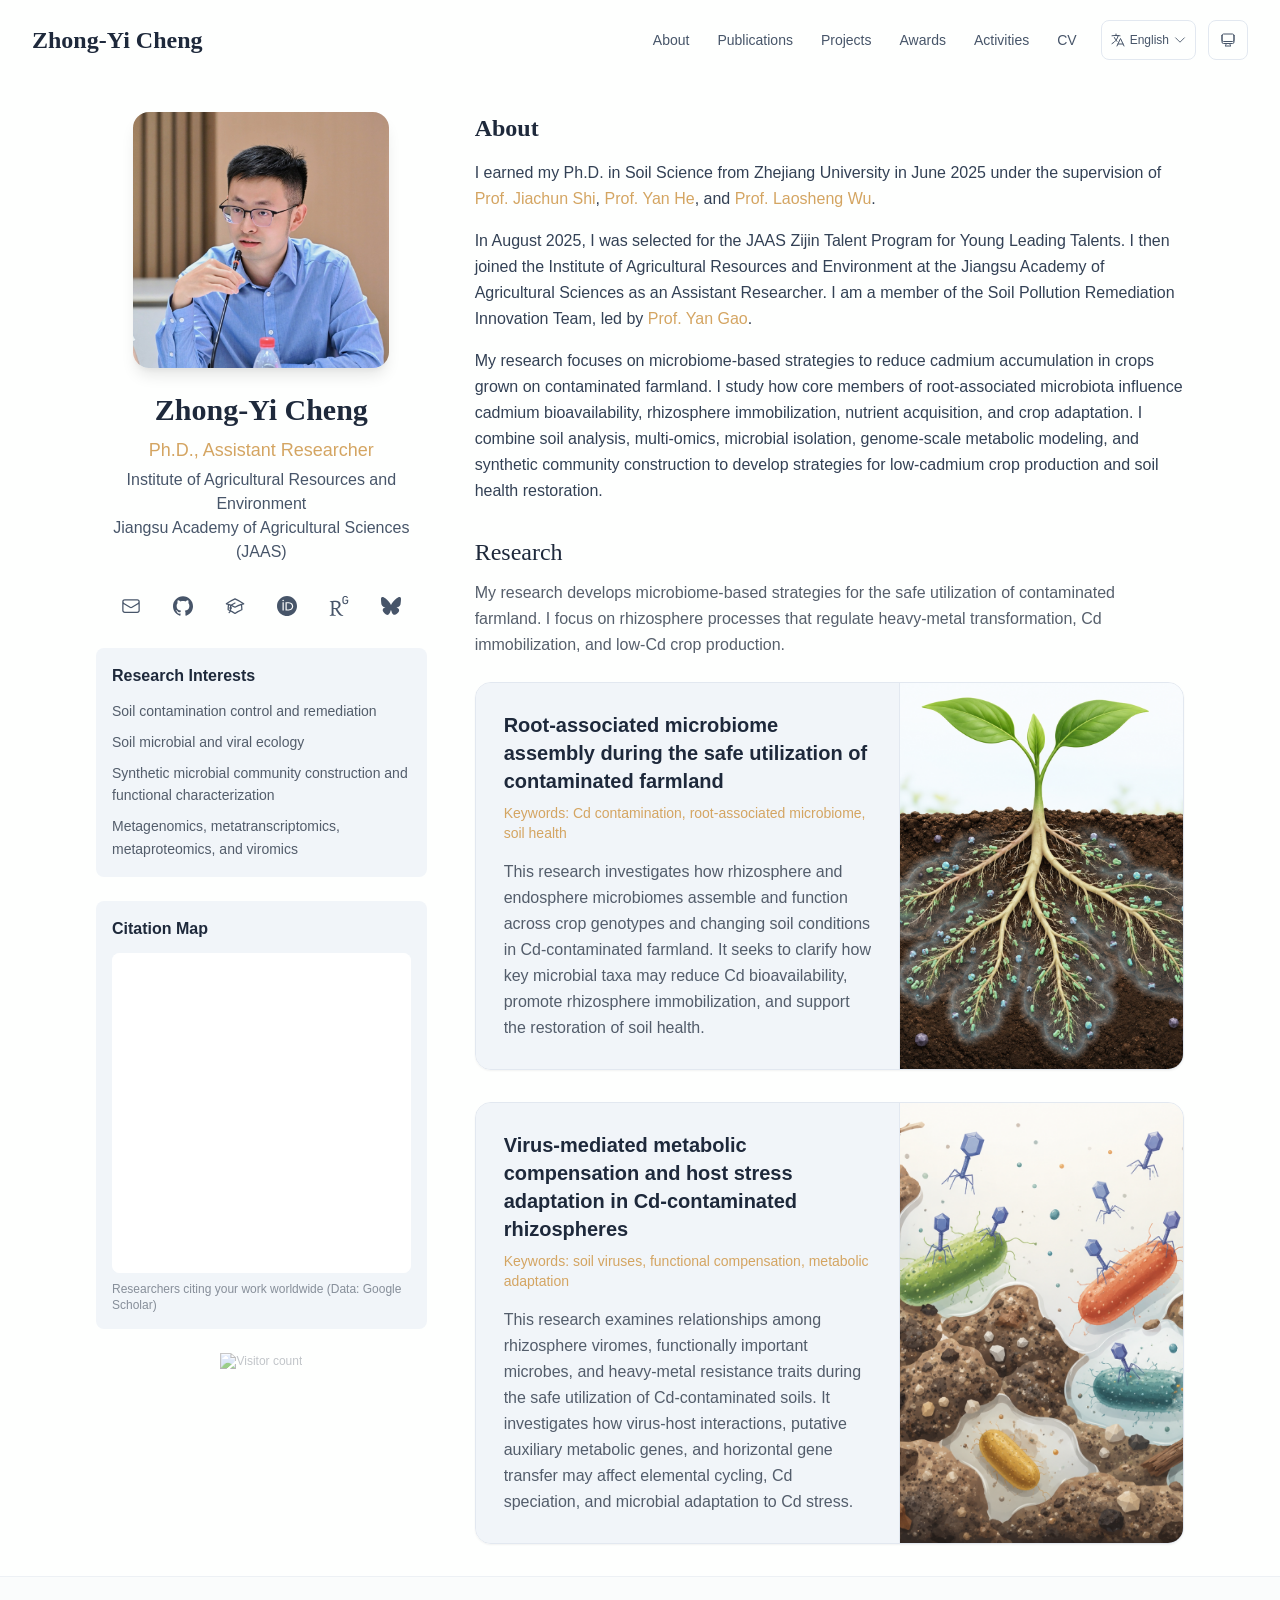
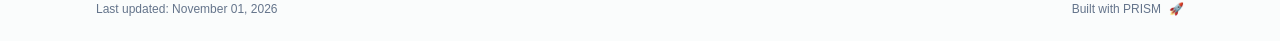
==== commit 69426576: "Weekly update: citations and citation map (2026-11-01)" ====
--- a/index.html
+++ b/index.html
@@ -63,4 +63,4 @@
 Jiangsu Academy of Agricultural Sciences (JAAS)"/><meta name="creator" content="Zhong-Yi Cheng"/><meta name="publisher" content="Zhong-Yi Cheng"/><meta property="og:title" content="Zhong-Yi Cheng"/><meta property="og:description" content="Zhong-Yi Cheng is an Assistant Researcher at the Institute of Agricultural Resources and Environment, Jiangsu Academy of Agricultural Sciences. His research focuses on the safe utilization of contaminated farmland, the control of heavy-metal pollution in soils, and rhizosphere microbial ecology."/><meta property="og:site_name" content="Zhong-Yi Cheng&#x27;s Academic Website"/><meta property="og:locale" content="en_US"/><meta property="og:type" content="website"/><meta name="twitter:card" content="summary"/><meta name="twitter:title" content="Zhong-Yi Cheng"/><meta name="twitter:description" content="Zhong-Yi Cheng is an Assistant Researcher at the Institute of Agricultural Resources and Environment, Jiangsu Academy of Agricultural Sciences. His research focuses on the safe utilization of contaminated farmland, the control of heavy-metal pollution in soils, and rhizosphere microbial ecology."/><link rel="icon" href="/jaas_logo.svg"/><script>document.querySelectorAll('body link[rel="icon"], body link[rel="apple-touch-icon"]').forEach(el => document.head.appendChild(el))</script><script src="/_next/static/chunks/polyfills-42372ed130431b0a.js" noModule=""></script></head><body class="font-sans antialiased"><div style="visibility:hidden"><nav class="fixed top-0 left-0 right-0 z-50" data-headlessui-state=""><div class="transition-all duration-300 ease-out bg-transparent" style="transform:translateY(-100px)"><div class="max-w-7xl mx-auto px-4 sm:px-6 lg:px-8"><div class="flex justify-between items-center h-16 lg:h-20"><div class="flex-shrink-0" tabindex="0"><a class="text-xl lg:text-2xl font-serif font-semibold text-primary hover:text-accent transition-colors duration-200" href="/">Zhong-Yi Cheng</a></div><div class="hidden lg:block"><div class="ml-10 flex items-center space-x-3"><div class="relative flex items-baseline space-x-1"><a data-nav-href="/" class="relative px-3 py-2 text-sm font-medium rounded-lg transition-colors duration-150 text-primary" href="/">About</a><a data-nav-href="/publications" class="relative px-3 py-2 text-sm font-medium rounded-lg transition-colors duration-150 text-neutral-600" href="/publications/">Publications</a><a data-nav-href="/grants" class="relative px-3 py-2 text-sm font-medium rounded-lg transition-colors duration-150 text-neutral-600" href="/grants/">Projects</a><a data-nav-href="/awards" class="relative px-3 py-2 text-sm font-medium rounded-lg transition-colors duration-150 text-neutral-600" href="/awards/">Awards</a><a data-nav-href="/activities" class="relative px-3 py-2 text-sm font-medium rounded-lg transition-colors duration-150 text-neutral-600" href="/activities/">Activities</a><a data-nav-href="/cv" class="relative px-3 py-2 text-sm font-medium rounded-lg transition-colors duration-150 text-neutral-600" href="/cv/">CV</a></div><div class="flex items-center justify-center w-14 h-10 rounded-lg border border-neutral-200 dark:border-[rgba(148,163,184,0.24)] bg-background dark:bg-neutral-800"><div class="w-6 h-4 rounded bg-neutral-300 animate-pulse"></div></div><div class="flex items-center justify-center w-10 h-10 rounded-lg border border-neutral-200 dark:border-[rgba(148,163,184,0.24)] bg-background dark:bg-neutral-800"><div class="w-4 h-4 rounded-full bg-neutral-300 animate-pulse"></div></div></div></div><div class="lg:hidden flex items-center space-x-2"><div class="flex items-center justify-center w-14 h-10 rounded-lg border border-neutral-200 dark:border-[rgba(148,163,184,0.24)] bg-background dark:bg-neutral-800"><div class="w-6 h-4 rounded bg-neutral-300 animate-pulse"></div></div><div class="flex items-center justify-center w-10 h-10 rounded-lg border border-neutral-200 dark:border-[rgba(148,163,184,0.24)] bg-background dark:bg-neutral-800"><div class="w-4 h-4 rounded-full bg-neutral-300 animate-pulse"></div></div><button class="inline-flex items-center justify-center p-2 rounded-md text-neutral-600 hover:text-primary hover:bg-neutral-100 dark:hover:bg-neutral-800 focus:outline-none focus:ring-2 focus:ring-inset focus:ring-accent transition-colors duration-200" id="headlessui-disclosure-button-«R7pdb»" type="button" aria-expanded="false" data-headlessui-state=""><span class="sr-only">Open main menu</span><div><svg xmlns="http://www.w3.org/2000/svg" fill="none" viewBox="0 0 24 24" stroke-width="1.5" stroke="currentColor" aria-hidden="true" data-slot="icon" class="block h-6 w-6"><path stroke-linecap="round" stroke-linejoin="round" d="M3.75 6.75h16.5M3.75 12h16.5m-16.5 5.25h16.5"></path></svg></div></button></div></div></div></div></nav><main class="min-h-screen pt-16 lg:pt-20"><div class="max-w-6xl mx-auto px-4 sm:px-6 lg:px-8 py-8 bg-background min-h-screen"><div class="grid grid-cols-1 lg:grid-cols-3 gap-12"><div class="lg:col-span-1"><div class="sticky top-8" style="opacity:0;transform:translateY(20px)"><div class="w-64 h-64 mx-auto mb-6 rounded-2xl overflow-hidden shadow-lg hover:shadow-xl transition-all duration-200 hover:scale-105"><img alt="Zhong-Yi Cheng" width="256" height="256" decoding="async" data-nimg="1" class="w-full h-full object-cover object-[32%_center]" style="color:transparent" src="/bio.jpg"/></div><div class="text-center mb-6"><h1 class="text-3xl font-serif font-bold text-primary mb-2">Zhong-Yi Cheng</h1><p class="text-lg text-accent font-medium mb-1">Ph.D., Assistant Researcher</p><p class="text-neutral-600 mb-2 whitespace-pre-line">Institute of Agricultural Resources and Environment
 Jiangsu Academy of Agricultural Sciences (JAAS)</p></div><div class="flex flex-wrap justify-center gap-3 sm:gap-4 mb-6 relative px-2"><a href="mailto:zycheng@jaas.ac.cn" rel="noopener noreferrer" class="p-2 sm:p-2 text-neutral-600 dark:text-neutral-400 hover:text-accent transition-colors duration-200" aria-label="Email"><svg xmlns="http://www.w3.org/2000/svg" fill="none" viewBox="0 0 24 24" stroke-width="1.5" stroke="currentColor" aria-hidden="true" data-slot="icon" class="h-5 w-5"><path stroke-linecap="round" stroke-linejoin="round" d="M21.75 6.75v10.5a2.25 2.25 0 0 1-2.25 2.25h-15a2.25 2.25 0 0 1-2.25-2.25V6.75m19.5 0A2.25 2.25 0 0 0 19.5 4.5h-15a2.25 2.25 0 0 0-2.25 2.25m19.5 0v.243a2.25 2.25 0 0 1-1.07 1.916l-7.5 4.615a2.25 2.25 0 0 1-2.36 0L3.32 8.91a2.25 2.25 0 0 1-1.07-1.916V6.75"></path></svg></a><a href="https://github.com/chengzhongyi8" target="_blank" rel="noopener noreferrer" class="p-2 sm:p-2 text-neutral-600 dark:text-neutral-400 hover:text-accent transition-colors duration-200" aria-label="GitHub"><svg stroke="currentColor" fill="currentColor" stroke-width="0" role="img" viewBox="0 0 24 24" class="h-5 w-5" height="1em" width="1em" xmlns="http://www.w3.org/2000/svg"><path d="M12 .297c-6.63 0-12 5.373-12 12 0 5.303 3.438 9.8 8.205 11.385.6.113.82-.258.82-.577 0-.285-.01-1.04-.015-2.04-3.338.724-4.042-1.61-4.042-1.61C4.422 18.07 3.633 17.7 3.633 17.7c-1.087-.744.084-.729.084-.729 1.205.084 1.838 1.236 1.838 1.236 1.07 1.835 2.809 1.305 3.495.998.108-.776.417-1.305.76-1.605-2.665-.3-5.466-1.332-5.466-5.93 0-1.31.465-2.38 1.235-3.22-.135-.303-.54-1.523.105-3.176 0 0 1.005-.322 3.3 1.23.96-.267 1.98-.399 3-.405 1.02.006 2.04.138 3 .405 2.28-1.552 3.285-1.23 3.285-1.23.645 1.653.24 2.873.12 3.176.765.84 1.23 1.91 1.23 3.22 0 4.61-2.805 5.625-5.475 5.92.42.36.81 1.096.81 2.22 0 1.606-.015 2.896-.015 3.286 0 .315.21.69.825.57C20.565 22.092 24 17.592 24 12.297c0-6.627-5.373-12-12-12"></path></svg></a><a href="https://scholar.google.com/citations?user=j_Rx_SkAAAAJ&amp;hl=en" target="_blank" rel="noopener noreferrer" class="p-2 sm:p-2 text-neutral-600 dark:text-neutral-400 hover:text-accent transition-colors duration-200" aria-label="Google Scholar"><svg xmlns="http://www.w3.org/2000/svg" fill="none" viewBox="0 0 24 24" stroke-width="1.5" stroke="currentColor" aria-hidden="true" data-slot="icon" class="h-5 w-5"><path stroke-linecap="round" stroke-linejoin="round" d="M4.26 10.147a60.438 60.438 0 0 0-.491 6.347A48.62 48.62 0 0 1 12 20.904a48.62 48.62 0 0 1 8.232-4.41 60.46 60.46 0 0 0-.491-6.347m-15.482 0a50.636 50.636 0 0 0-2.658-.813A59.906 59.906 0 0 1 12 3.493a59.903 59.903 0 0 1 10.399 5.84c-.896.248-1.783.52-2.658.814m-15.482 0A50.717 50.717 0 0 1 12 13.489a50.702 50.702 0 0 1 7.74-3.342M6.75 15a.75.75 0 1 0 0-1.5.75.75 0 0 0 0 1.5Zm0 0v-3.675A55.378 55.378 0 0 1 12 8.443m-7.007 11.55A5.981 5.981 0 0 0 6.75 15.75v-1.5"></path></svg></a><a href="https://orcid.org/0000-0001-8029-3517" target="_blank" rel="noopener noreferrer" class="p-2 sm:p-2 text-neutral-600 dark:text-neutral-400 hover:text-accent transition-colors duration-200" aria-label="ORCID"><svg viewBox="0 0 24 24" fill="currentColor" class="h-5 w-5" xmlns="http://www.w3.org/2000/svg"><path d="M12 0C5.372 0 0 5.372 0 12s5.372 12 12 12 12-5.372 12-12S18.628 0 12 0zM7.369 4.378c.525 0 .947.431.947.947s-.422.947-.947.947a.95.95 0 0 1-.947-.947c0-.525.422-.947.947-.947zm-.722 3.038h1.444v10.041H6.647V7.416zm3.562 0h3.9c3.712 0 5.344 2.653 5.344 5.025 0 2.578-2.016 5.025-5.325 5.025h-3.919V7.416zm1.444 1.303v7.444h2.297c3.272 0 4.022-2.484 4.022-3.722 0-2.016-1.284-3.722-4.097-3.722h-2.222z"></path></svg></a><a href="https://www.researchgate.net/profile/Zhongyi-Cheng-2?ev=hdr_xprf" target="_blank" rel="noopener noreferrer" class="p-2 sm:p-2 text-neutral-600 dark:text-neutral-400 hover:text-accent transition-colors duration-200" aria-label="ResearchGate"><svg stroke="currentColor" fill="currentColor" stroke-width="0" role="img" viewBox="0 0 24 24" class="h-5 w-5" height="1em" width="1em" xmlns="http://www.w3.org/2000/svg"><path d="M19.586 0c-.818 0-1.508.19-2.073.565-.563.377-.97.936-1.213 1.68a3.193 3.193 0 0 0-.112.437 8.365 8.365 0 0 0-.078.53 9 9 0 0 0-.05.727c-.01.282-.013.621-.013 1.016a31.121 31.123 0 0 0 .014 1.017 9 9 0 0 0 .05.727 7.946 7.946 0 0 0 .077.53h-.005a3.334 3.334 0 0 0 .113.438c.245.743.65 1.303 1.214 1.68.565.376 1.256.564 2.075.564.8 0 1.536-.213 2.105-.603.57-.39.94-.916 1.175-1.65.076-.235.135-.558.177-.93a10.9 10.9 0 0 0 .043-1.207v-.82c0-.095-.047-.142-.14-.142h-3.064c-.094 0-.14.047-.14.141v.956c0 .094.046.14.14.14h1.666c.056 0 .084.03.084.086 0 .36 0 .62-.036.865-.038.244-.1.447-.147.606-.108.385-.348.664-.638.876-.29.212-.738.35-1.227.35-.545 0-.901-.15-1.21-.353-.306-.203-.517-.454-.67-.915a3.136 3.136 0 0 1-.147-.762 17.366 17.367 0 0 1-.034-.656c-.01-.26-.014-.572-.014-.939a26.401 26.403 0 0 1 .014-.938 15.821 15.822 0 0 1 .035-.656 3.19 3.19 0 0 1 .148-.76 1.89 1.89 0 0 1 .742-1.01c.344-.244.593-.352 1.137-.352.508 0 .815.096 1.144.303.33.207.528.492.764.925.047.094.111.118.198.07l1.044-.43c.075-.048.09-.115.042-.199a3.549 3.549 0 0 0-.466-.742 3 3 0 0 0-.679-.607 3.313 3.313 0 0 0-.903-.41A4.068 4.068 0 0 0 19.586 0zM8.217 5.836c-1.69 0-3.036.086-4.297.086-1.146 0-2.291 0-3.007-.029v.831l1.088.2c.744.144 1.174.488 1.174 2.264v11.288c0 1.777-.43 2.12-1.174 2.263l-1.088.2v.832c.773-.029 2.12-.086 3.465-.086 1.29 0 2.951.057 3.667.086v-.831l-1.49-.2c-.773-.115-1.174-.487-1.174-2.264v-4.784c.688.057 1.29.057 2.206.057 1.748 3.123 3.41 5.472 4.355 6.56.86 1.032 2.177 1.691 3.839 1.691.487 0 1.003-.086 1.318-.23v-.744c-1.031 0-2.063-.716-2.808-1.518-1.26-1.376-2.95-3.582-4.355-6.074 2.32-.545 4.04-2.722 4.04-4.9 0-3.208-2.492-4.698-5.758-4.698zm-.515 1.29c2.406 0 3.839 1.26 3.839 3.552 0 2.263-1.547 3.782-4.097 3.782-.974 0-1.404-.03-2.063-.086v-7.19c.66-.059 1.547-.059 2.32-.059z"></path></svg></a><a href="https://bsky.app/profile/zycheng.bsky.social" target="_blank" rel="noopener noreferrer" class="p-2 sm:p-2 text-neutral-600 dark:text-neutral-400 hover:text-accent transition-colors duration-200" aria-label="Bluesky"><svg stroke="currentColor" fill="currentColor" stroke-width="0" role="img" viewBox="0 0 24 24" class="h-5 w-5" height="1em" width="1em" xmlns="http://www.w3.org/2000/svg"><path d="M12 10.8c-1.087-2.114-4.046-6.053-6.798-7.995C2.566.944 1.561 1.266.902 1.565.139 1.908 0 3.08 0 3.768c0 .69.378 5.65.624 6.479.815 2.736 3.713 3.66 6.383 3.364.136-.02.275-.039.415-.056-.138.022-.276.04-.415.056-3.912.58-7.387 2.005-2.83 7.078 5.013 5.19 6.87-1.113 7.823-4.308.953 3.195 2.05 9.271 7.733 4.308 4.267-4.308 1.172-6.498-2.74-7.078a8.741 8.741 0 0 1-.415-.056c.14.017.279.036.415.056 2.67.297 5.568-.628 6.383-3.364.246-.828.624-5.79.624-6.478 0-.69-.139-1.861-.902-2.206-.659-.298-1.664-.62-4.3 1.24C16.046 4.748 13.087 8.687 12 10.8Z"></path></svg></a></div><div class="bg-neutral-100 dark:bg-neutral-800 rounded-lg p-4 mb-6 hover:shadow-lg transition-all duration-200 hover:scale-[1.02]"><h3 class="font-semibold text-primary mb-3">Research Interests</h3><div class="space-y-2 text-sm leading-relaxed text-primary/75 dark:!text-primary/85"><div>Soil contamination control and remediation</div><div>Soil microbial and viral ecology</div><div>Synthetic microbial community construction and functional characterization</div><div>Metagenomics, metatranscriptomics, metaproteomics, and viromics</div></div></div><div class="bg-neutral-100 dark:bg-neutral-800 rounded-lg p-4 mb-6 hover:shadow-lg transition-all duration-200"><div class="mb-3"><h3 class="font-semibold text-primary">Citation Map</h3></div><iframe src="/citation_map.html" title="Google Scholar citation map" class="w-full h-[320px] rounded-lg border-0 bg-white" loading="lazy" sandbox="allow-scripts allow-same-origin"></iframe><p class="mt-2 text-xs text-primary/50 dark:text-primary/40">Researchers citing your work worldwide (Data: Google Scholar)</p></div><div class="mb-6 flex justify-center"><a href="https://hits.sh/chengzhongyi8.github.io/" target="_blank" rel="noopener noreferrer" class="text-xs text-primary/45 dark:text-primary/45 hover:text-accent transition-colors"><img src="https://hits.sh/chengzhongyi8.github.io.svg?label=visits&amp;color=64748b&amp;labelColor=0f172a" alt="Visitor count" class="h-4 opacity-60 hover:opacity-90 transition-opacity"/></a></div></div></div><div class="lg:col-span-2 space-y-8"><section id="about" class="scroll-mt-24 space-y-8"><section style="opacity:0;transform:translateY(20px)"><h2 class="text-2xl font-serif font-bold text-primary mb-4">About</h2><div class="text-neutral-700 dark:text-neutral-600 leading-relaxed"><p class="mb-4 last:mb-0">I earned my Ph.D. in Soil Science from Zhejiang University in June 2025 under the supervision of <a href="https://person.zju.edu.cn/0006208" node="[object Object]" target="_blank" rel="noopener noreferrer" class="text-accent font-medium transition-all duration-200 rounded hover:bg-accent/10 hover:shadow-sm">Prof. Jiachun Shi</a>, <a href="https://person.zju.edu.cn/heyan" node="[object Object]" target="_blank" rel="noopener noreferrer" class="text-accent font-medium transition-all duration-200 rounded hover:bg-accent/10 hover:shadow-sm">Prof. Yan He</a>, and <a href="https://profiles.ucr.edu/app/home/profile/laowu" node="[object Object]" target="_blank" rel="noopener noreferrer" class="text-accent font-medium transition-all duration-200 rounded hover:bg-accent/10 hover:shadow-sm">Prof. Laosheng Wu</a>.</p>
 <p class="mb-4 last:mb-0">In August 2025, I was selected for the JAAS Zijin Talent Program for Young Leading Talents. I then joined the Institute of Agricultural Resources and Environment at the Jiangsu Academy of Agricultural Sciences as an Assistant Researcher. I am a member of the Soil Pollution Remediation Innovation Team, led by <a href="https://newzhs.jaas.ac.cn/rcdw/zjml/yjy/art/2018/art_eda338e39ff94f17a3510f3abfdeb431.html" node="[object Object]" target="_blank" rel="noopener noreferrer" class="text-accent font-medium transition-all duration-200 rounded hover:bg-accent/10 hover:shadow-sm">Prof. Yan Gao</a>.</p>
-<p class="mb-4 last:mb-0">My research focuses on microbiome-based strategies to reduce cadmium accumulation in crops grown on contaminated farmland. I study how core members of root-associated microbiota influence cadmium bioavailability, rhizosphere immobilization, nutrient acquisition, and crop adaptation. I combine soil analysis, multi-omics, microbial isolation, genome-scale metabolic modeling, and synthetic community construction to develop strategies for low-cadmium crop production and soil health restoration.</p></div></section><div class="space-y-6" style="opacity:0;transform:translateY(20px)"><div class="space-y-3"><h2 class="font-serif text-2xl font-normal text-primary">Research</h2><p class="text-primary/75 dark:text-primary/80 leading-relaxed">My research develops microbiome-based strategies for the safe utilization of contaminated farmland. I focus on rhizosphere processes that regulate heavy-metal transformation, Cd immobilization, and low-Cd crop production.</p></div><div class="space-y-8"><article class="group grid grid-cols-1 xl:grid-cols-[3fr_2fr] gap-0 overflow-hidden rounded-2xl border border-neutral-200 dark:border-neutral-800 bg-neutral-50/80 dark:bg-neutral-900/40 shadow-sm transition-all duration-300 hover:-translate-y-1 hover:shadow-xl"><div class="p-6 md:p-7 bg-neutral-100 dark:bg-neutral-800/80 border-b xl:border-b-0 xl:border-r border-neutral-200 dark:border-neutral-800"><h3 class="text-xl font-semibold text-primary mb-2">Root-associated microbiome assembly during the safe utilization of contaminated farmland</h3><div class="text-sm font-medium text-accent mb-4">Keywords: Cd contamination, root-associated microbiome, soil health</div><p class="text-primary/75 dark:text-primary/80 leading-relaxed text-sm md:text-base">This research investigates how rhizosphere and endosphere microbiomes assemble and function across crop genotypes and changing soil conditions in Cd-contaminated farmland. It seeks to clarify how key microbial taxa may reduce Cd bioavailability, promote rhizosphere immobilization, and support the restoration of soil health.</p></div><figure class="relative bg-neutral-100 dark:bg-neutral-800"><img src="/research/focus1.jpg" alt="Root-associated microbiome assembly during the safe utilization of contaminated farmland" loading="lazy" class="w-full h-full min-h-64 object-cover transition-transform duration-500 ease-out group-hover:scale-105"/></figure></article><article class="group grid grid-cols-1 xl:grid-cols-[3fr_2fr] gap-0 overflow-hidden rounded-2xl border border-neutral-200 dark:border-neutral-800 bg-neutral-50/80 dark:bg-neutral-900/40 shadow-sm transition-all duration-300 hover:-translate-y-1 hover:shadow-xl"><div class="p-6 md:p-7 bg-neutral-100 dark:bg-neutral-800/80 border-b xl:border-b-0 xl:border-r border-neutral-200 dark:border-neutral-800"><h3 class="text-xl font-semibold text-primary mb-2">Virus-mediated metabolic compensation and host stress adaptation in Cd-contaminated rhizospheres</h3><div class="text-sm font-medium text-accent mb-4">Keywords: soil viruses, functional compensation, metabolic adaptation</div><p class="text-primary/75 dark:text-primary/80 leading-relaxed text-sm md:text-base">This research examines relationships among rhizosphere viromes, functionally important microbes, and heavy-metal resistance traits during the safe utilization of Cd-contaminated soils. It investigates how virus-host interactions, putative auxiliary metabolic genes, and horizontal gene transfer may affect elemental cycling, Cd speciation, and microbial adaptation to Cd stress.</p></div><figure class="relative bg-neutral-100 dark:bg-neutral-800"><img src="/research/focus2.jpg" alt="Virus-mediated metabolic compensation and host stress adaptation in Cd-contaminated rhizospheres" loading="lazy" class="w-full h-full min-h-64 object-cover transition-transform duration-500 ease-out group-hover:scale-105"/></figure></article></div></div></section></div></div></div><!--$--><!--/$--><!--$--><!--/$--></main><footer class="border-t border-neutral-200/50 bg-neutral-50/50 dark:bg-neutral-900/50 dark:border-neutral-700/50"><div class="max-w-6xl mx-auto px-4 sm:px-6 lg:px-8 py-6"><div class="flex flex-col sm:flex-row justify-between items-center gap-2"><p class="text-xs text-neutral-500">Last updated<!-- -->: <!-- -->October 25, 2026</p><p class="text-xs text-neutral-500 flex items-center"><a href="https://github.com/xyjoey/PRISM" target="_blank" rel="noopener noreferrer">Built with PRISM</a><span class="ml-2">🚀</span></p></div></div></footer></div><script src="/_next/static/chunks/webpack-679b75d1c4c2027c.js" async=""></script><script>(self.__next_f=self.__next_f||[]).push([0])</script><script>self.__next_f.push([1,"1:\"$Sreact.fragment\"\n3:I[3719,[\"534\",\"static/chunks/534-178e4fb86ea8b3af.js\",\"874\",\"static/chunks/874-7c5eb7db8d3a51f7.js\",\"291\",\"static/chunks/291-e39730cc9327e39b.js\",\"177\",\"static/chunks/app/layout-350f870ce7b71e7e.js\"],\"ThemeProvider\"]\n4:I[310,[\"534\",\"static/chunks/534-178e4fb86ea8b3af.js\",\"874\",\"static/chunks/874-7c5eb7db8d3a51f7.js\",\"291\",\"static/chunks/291-e39730cc9327e39b.js\",\"177\",\"static/chunks/app/layout-350f870ce7b71e7e.js\"],\"LocaleProvider\"]\n5:I[4574,[\"534\",\"static/chunks/534-178e4fb86ea8b3af.js\",\"874\",\"static/chunks/874-7c5eb7db8d3a51f7.js\",\"291\",\"static/chunks/291-e39730cc9327e39b.js\",\"177\",\"static/chunks/app/layout-350f870ce7b71e7e.js\"],\"default\"]\n6:I[7555,[],\"\"]\n7:I[1295,[],\"\"]\n8:I[2548,[\"534\",\"static/chunks/534-178e4fb86ea8b3af.js\",\"874\",\"static/chunks/874-7c5eb7db8d3a51f7.js\",\"291\",\"static/chunks/291-e39730cc9327e39b.js\",\"177\",\"static/chunks/app/layout-350f870ce7b71e7e.js\"],\"default\"]\n9:I[2038,[\"362\",\"static/chunks/30a37ab2-1812c0761da55227.js\",\"534\",\"static/chunks/534-178e4fb86ea8b3af.js\",\"870\",\"static/chunks/870-9fb0e175bad2186e.js\",\"874\",\"static/chunks/874-7c5eb7db8d3a51f7.js\",\"511\",\"static/chunks/511-969deba46fd389aa.js\",\"748\",\"static/chunks/748-aaba0b0c94c3db1b.js\",\"974\",\"static/chunks/app/page-4d287f6b8c0aaf68.js\"],\"default\"]\nb:I[9665,[],\"MetadataBoundary\"]\nd:I[9665,[],\"OutletBoundary\"]\n10:I[4911,[],\"AsyncMetadataOutlet\"]\n12:I[9665,[],\"ViewportBoundary\"]\n14:I[6614,[],\"\"]\n:HL[\"/_next/static/css/5e52a4a006a4eb9d.css\",\"style\"]\n2:T5d7,\n    try {\n      const cfg = {\"enabled\":true,\"locales\":[\"zh\",\"en\"],\"defaultLocale\":\"en\",\"mode\":\"auto\",\"fixedLocale\":\"en\",\"persist\":true,\"switcher\":true,\"labels\":{\"zh\":\"中文\",\"en\":\"English\"}};\n      const storageKey = 'locale-storage';\n      const normalize = (value) =\u003e typeof value === 'string' ? value.trim().replace('_', '-').toLowerCase() : '';\n      const matchLocale = (candidate) =\u003e {\n        const normalized = normalize(candidate);\n        if (!normalized) return null;\n        if (cfg.locales.includes(normalized)) return normalized;\n        const language"])</script><script>self.__next_f.push([1," = normalized.split('-')[0];\n        if (cfg.locales.includes(language)) return language;\n        return null;\n      };\n\n      let resolved = null;\n\n      if (!cfg.enabled) {\n        resolved = cfg.defaultLocale;\n      } else if (cfg.persist) {\n        resolved = matchLocale(localStorage.getItem(storageKey));\n      }\n\n      if (!resolved) {\n        if (cfg.mode === 'fixed') {\n          resolved = cfg.fixedLocale;\n        } else {\n          resolved = matchLocale(navigator.language);\n        }\n      }\n\n      if (!resolved) {\n        resolved = cfg.defaultLocale;\n      }\n\n      const root = document.documentElement;\n      root.lang = resolved;\n      root.setAttribute('data-locale', resolved);\n\n      if (cfg.persist) {\n        localStorage.setItem(storageKey, resolved);\n      }\n    } catch (e) {\n      const root = document.documentElement;\n      root.lang = 'en';\n      root.setAttribute('data-locale', 'en');\n    }\n  a:T4a9,I earned my Ph.D. in Soil Science from Zhejiang University in June 2025 under the supervision of [Prof. Jiachun Shi](https://person.zju.edu.cn/0006208), [Prof. Yan He](https://person.zju.edu.cn/heyan), and [Prof. Laosheng Wu](https://profiles.ucr.edu/app/home/profile/laowu).\n\nIn August 2025, I was selected for the JAAS Zijin Talent Program for Young Leading Talents. I then joined the Institute of Agricultural Resources and Environment at the Jiangsu Academy of Agricultural Sciences as an Assistant Researcher. I am a member of the Soil Pollution Remediation Innovation Team, led by [Prof. Yan Gao](https://newzhs.jaas.ac.cn/rcdw/zjml/yjy/art/2018/art_eda338e39ff94f17a3510f3abfdeb431.html).\n\nMy research focuses on microbiome-based strategies to reduce cadmium accumulation in crops grown on contaminated farmland. I study how core members of root-associated microbiota influence cadmium bioavailability, rhizosphere immobilization, nutrient acquisition, and crop adaptation. I combine soil analysis, multi-omics, microbial isolation, genome-scale metabolic modeling, and synthetic community construction to d"])</script><script>self.__next_f.push([1,"evelop strategies for low-cadmium crop production and soil health restoration.\n"])</script><script>self.__next_f.push([1,"0:{\"P\":null,\"b\":\"i8F46BFth_yowwhhLlw41\",\"p\":\"\",\"c\":[\"\",\"\"],\"i\":false,\"f\":[[[\"\",{\"children\":[\"__PAGE__\",{}]},\"$undefined\",\"$undefined\",true],[\"\",[\"$\",\"$1\",\"c\",{\"children\":[[[\"$\",\"link\",\"0\",{\"rel\":\"stylesheet\",\"href\":\"/_next/static/css/5e52a4a006a4eb9d.css\",\"precedence\":\"next\",\"crossOrigin\":\"$undefined\",\"nonce\":\"$undefined\"}]],[\"$\",\"html\",null,{\"lang\":\"en\",\"className\":\"scroll-smooth\",\"suppressHydrationWarning\":true,\"children\":[[\"$\",\"head\",null,{\"children\":[[\"$\",\"link\",null,{\"rel\":\"icon\",\"href\":\"/jaas_logo.svg\",\"type\":\"image/svg+xml\"}],[\"$\",\"link\",null,{\"rel\":\"dns-prefetch\",\"href\":\"https://jialeliu.com\"}],[\"$\",\"link\",null,{\"rel\":\"preconnect\",\"href\":\"https://jialeliu.com\",\"crossOrigin\":\"\"}],[\"$\",\"link\",null,{\"rel\":\"preload\",\"as\":\"font\",\"type\":\"font/woff2\",\"href\":\"https://jialeliu.com/fonts/georgiab.woff2\",\"crossOrigin\":\"\"}],[\"$\",\"script\",null,{\"dangerouslySetInnerHTML\":{\"__html\":\"\\n              try {\\n                const theme = localStorage.getItem('theme-storage');\\n                const parsed = theme ? JSON.parse(theme) : null;\\n                const setting = parsed?.state?.theme || 'system';\\n                const prefersDark = typeof window !== 'undefined' \u0026\u0026 window.matchMedia \u0026\u0026 window.matchMedia('(prefers-color-scheme: dark)').matches;\\n                const effective = setting === 'dark' ? 'dark' : (setting === 'light' ? 'light' : (prefersDark ? 'dark' : 'light'));\\n                var root = document.documentElement;\\n                root.classList.add(effective);\\n                root.setAttribute('data-theme', effective);\\n              } catch (e) {\\n                var root = document.documentElement;\\n                root.classList.add('light');\\n                root.setAttribute('data-theme', 'light');\\n              }\\n            \"}}],[\"$\",\"script\",null,{\"dangerouslySetInnerHTML\":{\"__html\":\"$2\"}}]]}],[\"$\",\"body\",null,{\"className\":\"font-sans antialiased\",\"children\":[\"$\",\"$L3\",null,{\"children\":[\"$\",\"$L4\",null,{\"config\":{\"enabled\":true,\"locales\":[\"zh\",\"en\"],\"defaultLocale\":\"en\",\"mode\":\"auto\",\"fixedLocale\":\"en\",\"persist\":true,\"switcher\":true,\"labels\":{\"zh\":\"中文\",\"en\":\"English\"}},\"children\":[[\"$\",\"$L5\",null,{\"items\":[{\"title\":\"About\",\"type\":\"page\",\"target\":\"about\",\"href\":\"/\"},{\"title\":\"Publications\",\"type\":\"page\",\"target\":\"publications\",\"href\":\"/publications\"},{\"title\":\"Projects\",\"type\":\"page\",\"target\":\"grants\",\"href\":\"/grants\"},{\"title\":\"Awards\",\"type\":\"page\",\"target\":\"awards\",\"href\":\"/awards\"},{\"title\":\"Activities\",\"type\":\"page\",\"target\":\"activities\",\"href\":\"/activities\"},{\"title\":\"CV\",\"type\":\"page\",\"target\":\"cv\",\"href\":\"/cv\"}],\"siteTitle\":\"Zhong-Yi Cheng\",\"enableOnePageMode\":false,\"i18n\":\"$0:f:0:1:1:props:children:1:props:children:1:props:children:props:children:props:config\",\"itemsByLocale\":{\"zh\":[{\"title\":\"关于我\",\"type\":\"page\",\"target\":\"about\",\"href\":\"/\"},{\"title\":\"论文\",\"type\":\"page\",\"target\":\"publications\",\"href\":\"/publications\"},{\"title\":\"项目\",\"type\":\"page\",\"target\":\"grants\",\"href\":\"/grants\"},{\"title\":\"奖项\",\"type\":\"page\",\"target\":\"awards\",\"href\":\"/awards\"},{\"title\":\"动态\",\"type\":\"page\",\"target\":\"activities\",\"href\":\"/activities\"},{\"title\":\"简历\",\"type\":\"page\",\"target\":\"cv\",\"href\":\"/cv\"}],\"en\":[{\"title\":\"About\",\"type\":\"page\",\"target\":\"about\",\"href\":\"/\"},{\"title\":\"Publications\",\"type\":\"page\",\"target\":\"publications\",\"href\":\"/publications\"},{\"title\":\"Projects\",\"type\":\"page\",\"target\":\"grants\",\"href\":\"/grants\"},{\"title\":\"Awards\",\"type\":\"page\",\"target\":\"awards\",\"href\":\"/awards\"},{\"title\":\"Activities\",\"type\":\"page\",\"target\":\"activities\",\"href\":\"/activities\"},{\"title\":\"CV\",\"type\":\"page\",\"target\":\"cv\",\"href\":\"/cv\"}]},\"siteTitleByLocale\":{\"zh\":\"程中一\",\"en\":\"Zhong-Yi Cheng\"}}],[\"$\",\"main\",null,{\"className\":\"min-h-screen pt-16 lg:pt-20\",\"children\":[\"$\",\"$L6\",null,{\"parallelRouterKey\":\"children\",\"error\":\"$undefined\",\"errorStyles\":\"$undefined\",\"errorScripts\":\"$undefined\",\"template\":[\"$\",\"$L7\",null,{}],\"templateStyles\":\"$undefined\",\"templateScripts\":\"$undefined\",\"notFound\":[[[\"$\",\"title\",null,{\"children\":\"404: This page could not be found.\"}],[\"$\",\"div\",null,{\"style\":{\"fontFamily\":\"system-ui,\\\"Segoe UI\\\",Roboto,Helvetica,Arial,sans-serif,\\\"Apple Color Emoji\\\",\\\"Segoe UI Emoji\\\"\",\"height\":\"100vh\",\"textAlign\":\"center\",\"display\":\"flex\",\"flexDirection\":\"column\",\"alignItems\":\"center\",\"justifyContent\":\"center\"},\"children\":[\"$\",\"div\",null,{\"children\":[[\"$\",\"style\",null,{\"dangerouslySetInnerHTML\":{\"__html\":\"body{color:#000;background:#fff;margin:0}.next-error-h1{border-right:1px solid rgba(0,0,0,.3)}@media (prefers-color-scheme:dark){body{color:#fff;background:#000}.next-error-h1{border-right:1px solid rgba(255,255,255,.3)}}\"}}],[\"$\",\"h1\",null,{\"className\":\"next-error-h1\",\"style\":{\"display\":\"inline-block\",\"margin\":\"0 20px 0 0\",\"padding\":\"0 23px 0 0\",\"fontSize\":24,\"fontWeight\":500,\"verticalAlign\":\"top\",\"lineHeight\":\"49px\"},\"children\":404}],[\"$\",\"div\",null,{\"style\":{\"display\":\"inline-block\"},\"children\":[\"$\",\"h2\",null,{\"style\":{\"fontSize\":14,\"fontWeight\":400,\"lineHeight\":\"49px\",\"margin\":0},\"children\":\"This page could not be found.\"}]}]]}]}]],[]],\"forbidden\":\"$undefined\",\"unauthorized\":\"$undefined\"}]}],[\"$\",\"$L8\",null,{\"lastUpdated\":\"October 25, 2026\",\"lastUpdatedByLocale\":{\"zh\":\"2026年10月25日\",\"en\":\"October 25, 2026\"},\"defaultLocale\":\"en\"}]]}]}]}]]}]]}],{\"children\":[\"__PAGE__\",[\"$\",\"$1\",\"c\",{\"children\":[[\"$\",\"$L9\",null,{\"dataByLocale\":{\"zh\":{\"author\":{\"name\":\"程中一\",\"title\":\"博士，助理研究员\",\"institution\":\"江苏省农业科学院农业资源与环境研究所\",\"avatar\":\"/bio.jpg\"},\"social\":{\"email\":\"zycheng@jaas.ac.cn\",\"location\":\"南京，江苏，中国\",\"location_url\":\"https://www.jaas.ac.cn/\",\"location_details\":[\"江苏省南京市钟灵街50号\"],\"google_scholar\":\"https://scholar.google.com/citations?user=j_Rx_SkAAAAJ\u0026hl=en\",\"orcid\":\"https://orcid.org/0000-0001-8029-3517\",\"researchgate\":\"https://www.researchgate.net/profile/Zhongyi-Cheng-2?ev=hdr_xprf\",\"bluesky\":\"https://bsky.app/profile/zycheng.bsky.social\",\"github\":\"https://github.com/chengzhongyi8\"},\"features\":{\"enable_likes\":false,\"enable_one_page_mode\":false},\"enableOnePageMode\":false,\"researchInterests\":[\"土壤重金属污染控制与修复\",\"土壤微生物生态（病毒生态学）\",\"合成菌群构建与功能解析\",\"宏基因组/转录组/蛋白组/病毒组学分析\"],\"pagesToShow\":[{\"type\":\"about\",\"id\":\"about\",\"sections\":[{\"id\":\"about\",\"type\":\"markdown\",\"source\":\"bio.md\",\"title\":\"关于我\",\"content\":\"2025 年 6 月获浙江大学土壤学博士学位，导师为[施加春教授](https://person.zju.edu.cn/0006208)、[何艳教授](https://person.zju.edu.cn/heyan)、[吴劳生教授](https://profiles.ucr.edu/app/home/profile/laowu)。\\n\\n同年 8 月入选江苏省农业科学院“紫金人才”青年拔尖人才引进计划，现任该院农业资源与环境研究所助理研究员，所在团队为土壤污染修复创新团队，团队首席[高岩研究员](https://newzhs.jaas.ac.cn/rcdw/zjml/yjy/art/2018/art_eda338e39ff94f17a3510f3abfdeb431.html)。\\n\\n围绕受污染耕地安全利用、土壤重金属污染控制与根际微生态健康重构展开系统研究，重点关注微生物互作驱动的根际重金属靶向阻控、作物低镉累积与稳产增效机制。结合土壤理化分析、高通量测序、宏组学解析、微生物分离培养、合成菌群构建及基因组尺度代谢模型等方法，解析土壤-植物-微生物互作过程对重金属污染物形态转化、根际阻控和作物安全生产的调控作用。\\n\"},{\"id\":\"research\",\"type\":\"research\",\"title\":\"研究方向\",\"source\":\"research.toml\",\"description\":\"围绕受污染耕地安全利用、作物低镉累积和根际微生态健康，解析土壤-植物-微生物互作过程对重金属形态转化、根际阻控和作物安全生产的影响机制。\",\"items\":[{\"title\":\"作物根系微生物组对污染耕地安全利用的响应机制\",\"subtitle\":\"关键词：镉污染、根系微生物组、土壤健康\",\"content\":\"解析镉污染耕地中根际与根内微生物组的组装规律、功能特征及其对作物品种和土壤环境变化的响应，阐明关键微生物类群在降低镉生物有效性、强化根际钝化和支撑土壤健康重构中的潜在作用机制。\",\"image\":\"/research/focus1.jpg\"},{\"title\":\"镉污染胁迫下根际病毒组对宿主功能代谢与胁迫适应的补偿机制\",\"subtitle\":\"关键词：土壤病毒、功能补偿、代谢适应\",\"content\":\"聚焦镉污染土壤安全利用过程中根际病毒组、功能微生物和重金属抗性功能的耦合关系，解析病毒-宿主互作、潜在辅助代谢基因和水平基因转移对伴生元素循环、镉形态调控及微生物胁迫适应的潜在作用。\",\"image\":\"/research/focus2.jpg\"}]}]}]},\"en\":{\"author\":{\"name\":\"Zhong-Yi Cheng\",\"title\":\"Ph.D., Assistant Researcher\",\"institution\":\"Institute of Agricultural Resources and Environment\\nJiangsu Academy of Agricultural Sciences (JAAS)\",\"avatar\":\"/bio.jpg\"},\"social\":{\"email\":\"zycheng@jaas.ac.cn\",\"location\":\"Nanjing, Jiangsu, China\",\"location_url\":\"https://www.jaas.ac.cn/\",\"location_details\":[\"Institute of Agricultural Resources and Environment,\",\"Jiangsu Academy of Agricultural Sciences\"],\"google_scholar\":\"https://scholar.google.com/citations?user=j_Rx_SkAAAAJ\u0026hl=en\",\"orcid\":\"https://orcid.org/0000-0001-8029-3517\",\"researchgate\":\"https://www.researchgate.net/profile/Zhongyi-Cheng-2?ev=hdr_xprf\",\"bluesky\":\"https://bsky.app/profile/zycheng.bsky.social\",\"github\":\"https://github.com/chengzhongyi8\"},\"features\":{\"enable_likes\":false,\"enable_one_page_mode\":false},\"enableOnePageMode\":false,\"researchInterests\":[\"Soil contamination control and remediation\",\"Soil microbial and viral ecology\",\"Synthetic microbial community construction and functional characterization\",\"Metagenomics, metatranscriptomics, metaproteomics, and viromics\"],\"pagesToShow\":[{\"type\":\"about\",\"id\":\"about\",\"sections\":[{\"id\":\"about\",\"type\":\"markdown\",\"source\":\"bio.md\",\"title\":\"About\",\"content\":\"$a\"},{\"id\":\"research\",\"type\":\"research\",\"title\":\"Research\",\"source\":\"research.toml\",\"description\":\"My research develops microbiome-based strategies for the safe utilization of contaminated farmland. I focus on rhizosphere processes that regulate heavy-metal transformation, Cd immobilization, and low-Cd crop production.\",\"items\":[{\"title\":\"Root-associated microbiome assembly during the safe utilization of contaminated farmland\",\"subtitle\":\"Keywords: Cd contamination, root-associated microbiome, soil health\",\"content\":\"This research investigates how rhizosphere and endosphere microbiomes assemble and function across crop genotypes and changing soil conditions in Cd-contaminated farmland. It seeks to clarify how key microbial taxa may reduce Cd bioavailability, promote rhizosphere immobilization, and support the restoration of soil health.\",\"image\":\"/research/focus1.jpg\"},{\"title\":\"Virus-mediated metabolic compensation and host stress adaptation in Cd-contaminated rhizospheres\",\"subtitle\":\"Keywords: soil viruses, functional compensation, metabolic adaptation\",\"content\":\"This research examines relationships among rhizosphere viromes, functionally important microbes, and heavy-metal resistance traits during the safe utilization of Cd-contaminated soils. It investigates how virus-host interactions, putative auxiliary metabolic genes, and horizontal gene transfer may affect elemental cycling, Cd speciation, and microbial adaptation to Cd stress.\",\"image\":\"/research/focus2.jpg\"}]}]}]}},\"defaultLocale\":\"en\"}],[\"$\",\"$Lb\",null,{\"children\":\"$Lc\"}],null,[\"$\",\"$Ld\",null,{\"children\":[\"$Le\",\"$Lf\",[\"$\",\"$L10\",null,{\"promise\":\"$@11\"}]]}]]}],{},null,false]},null,false],[\"$\",\"$1\",\"h\",{\"children\":[null,[\"$\",\"$1\",\"KLedjyrH6lfXea1ig03cn\",{\"children\":[[\"$\",\"$L12\",null,{\"children\":\"$L13\"}],null]}],null]}],false]],\"m\":\"$undefined\",\"G\":[\"$14\",\"$undefined\"],\"s\":false,\"S\":true}\n"])</script><script>self.__next_f.push([1,"15:\"$Sreact.suspense\"\n16:I[4911,[],\"AsyncMetadata\"]\nc:[\"$\",\"$15\",null,{\"fallback\":null,\"children\":[\"$\",\"$L16\",null,{\"promise\":\"$@17\"}]}]\n"])</script><script>self.__next_f.push([1,"f:null\n"])</script><script>self.__next_f.push([1,"13:[[\"$\",\"meta\",\"0\",{\"charSet\":\"utf-8\"}],[\"$\",\"meta\",\"1\",{\"name\":\"viewport\",\"content\":\"width=device-width, initial-scale=1\"}]]\ne:null\n"])</script><script>self.__next_f.push([1,"17:{\"metadata\":[[\"$\",\"title\",\"0\",{\"children\":\"Zhong-Yi Cheng\"}],[\"$\",\"meta\",\"1\",{\"name\":\"description\",\"content\":\"Zhong-Yi Cheng is an Assistant Researcher at the Institute of Agricultural Resources and Environment, Jiangsu Academy of Agricultural Sciences. His research focuses on the safe utilization of contaminated farmland, the control of heavy-metal pollution in soils, and rhizosphere microbial ecology.\"}],[\"$\",\"meta\",\"2\",{\"name\":\"author\",\"content\":\"Zhong-Yi Cheng\"}],[\"$\",\"meta\",\"3\",{\"name\":\"keywords\",\"content\":\"Zhong-Yi Cheng,PhD,Research,Institute of Agricultural Resources and Environment\\nJiangsu Academy of Agricultural Sciences (JAAS)\"}],[\"$\",\"meta\",\"4\",{\"name\":\"creator\",\"content\":\"Zhong-Yi Cheng\"}],[\"$\",\"meta\",\"5\",{\"name\":\"publisher\",\"content\":\"Zhong-Yi Cheng\"}],[\"$\",\"meta\",\"6\",{\"property\":\"og:title\",\"content\":\"Zhong-Yi Cheng\"}],[\"$\",\"meta\",\"7\",{\"property\":\"og:description\",\"content\":\"Zhong-Yi Cheng is an Assistant Researcher at the Institute of Agricultural Resources and Environment, Jiangsu Academy of Agricultural Sciences. His research focuses on the safe utilization of contaminated farmland, the control of heavy-metal pollution in soils, and rhizosphere microbial ecology.\"}],[\"$\",\"meta\",\"8\",{\"property\":\"og:site_name\",\"content\":\"Zhong-Yi Cheng's Academic Website\"}],[\"$\",\"meta\",\"9\",{\"property\":\"og:locale\",\"content\":\"en_US\"}],[\"$\",\"meta\",\"10\",{\"property\":\"og:type\",\"content\":\"website\"}],[\"$\",\"meta\",\"11\",{\"name\":\"twitter:card\",\"content\":\"summary\"}],[\"$\",\"meta\",\"12\",{\"name\":\"twitter:title\",\"content\":\"Zhong-Yi Cheng\"}],[\"$\",\"meta\",\"13\",{\"name\":\"twitter:description\",\"content\":\"Zhong-Yi Cheng is an Assistant Researcher at the Institute of Agricultural Resources and Environment, Jiangsu Academy of Agricultural Sciences. His research focuses on the safe utilization of contaminated farmland, the control of heavy-metal pollution in soils, and rhizosphere microbial ecology.\"}],[\"$\",\"link\",\"14\",{\"rel\":\"icon\",\"href\":\"/jaas_logo.svg\"}]],\"error\":null,\"digest\":\"$undefined\"}\n11:{\"metadata\":\"$17:metadata\",\"error\":null,\"dig"])</script><script>self.__next_f.push([1,"est\":\"$undefined\"}\n"])</script></body></html>+<p class="mb-4 last:mb-0">My research focuses on microbiome-based strategies to reduce cadmium accumulation in crops grown on contaminated farmland. I study how core members of root-associated microbiota influence cadmium bioavailability, rhizosphere immobilization, nutrient acquisition, and crop adaptation. I combine soil analysis, multi-omics, microbial isolation, genome-scale metabolic modeling, and synthetic community construction to develop strategies for low-cadmium crop production and soil health restoration.</p></div></section><div class="space-y-6" style="opacity:0;transform:translateY(20px)"><div class="space-y-3"><h2 class="font-serif text-2xl font-normal text-primary">Research</h2><p class="text-primary/75 dark:text-primary/80 leading-relaxed">My research develops microbiome-based strategies for the safe utilization of contaminated farmland. I focus on rhizosphere processes that regulate heavy-metal transformation, Cd immobilization, and low-Cd crop production.</p></div><div class="space-y-8"><article class="group grid grid-cols-1 xl:grid-cols-[3fr_2fr] gap-0 overflow-hidden rounded-2xl border border-neutral-200 dark:border-neutral-800 bg-neutral-50/80 dark:bg-neutral-900/40 shadow-sm transition-all duration-300 hover:-translate-y-1 hover:shadow-xl"><div class="p-6 md:p-7 bg-neutral-100 dark:bg-neutral-800/80 border-b xl:border-b-0 xl:border-r border-neutral-200 dark:border-neutral-800"><h3 class="text-xl font-semibold text-primary mb-2">Root-associated microbiome assembly during the safe utilization of contaminated farmland</h3><div class="text-sm font-medium text-accent mb-4">Keywords: Cd contamination, root-associated microbiome, soil health</div><p class="text-primary/75 dark:text-primary/80 leading-relaxed text-sm md:text-base">This research investigates how rhizosphere and endosphere microbiomes assemble and function across crop genotypes and changing soil conditions in Cd-contaminated farmland. It seeks to clarify how key microbial taxa may reduce Cd bioavailability, promote rhizosphere immobilization, and support the restoration of soil health.</p></div><figure class="relative bg-neutral-100 dark:bg-neutral-800"><img src="/research/focus1.jpg" alt="Root-associated microbiome assembly during the safe utilization of contaminated farmland" loading="lazy" class="w-full h-full min-h-64 object-cover transition-transform duration-500 ease-out group-hover:scale-105"/></figure></article><article class="group grid grid-cols-1 xl:grid-cols-[3fr_2fr] gap-0 overflow-hidden rounded-2xl border border-neutral-200 dark:border-neutral-800 bg-neutral-50/80 dark:bg-neutral-900/40 shadow-sm transition-all duration-300 hover:-translate-y-1 hover:shadow-xl"><div class="p-6 md:p-7 bg-neutral-100 dark:bg-neutral-800/80 border-b xl:border-b-0 xl:border-r border-neutral-200 dark:border-neutral-800"><h3 class="text-xl font-semibold text-primary mb-2">Virus-mediated metabolic compensation and host stress adaptation in Cd-contaminated rhizospheres</h3><div class="text-sm font-medium text-accent mb-4">Keywords: soil viruses, functional compensation, metabolic adaptation</div><p class="text-primary/75 dark:text-primary/80 leading-relaxed text-sm md:text-base">This research examines relationships among rhizosphere viromes, functionally important microbes, and heavy-metal resistance traits during the safe utilization of Cd-contaminated soils. It investigates how virus-host interactions, putative auxiliary metabolic genes, and horizontal gene transfer may affect elemental cycling, Cd speciation, and microbial adaptation to Cd stress.</p></div><figure class="relative bg-neutral-100 dark:bg-neutral-800"><img src="/research/focus2.jpg" alt="Virus-mediated metabolic compensation and host stress adaptation in Cd-contaminated rhizospheres" loading="lazy" class="w-full h-full min-h-64 object-cover transition-transform duration-500 ease-out group-hover:scale-105"/></figure></article></div></div></section></div></div></div><!--$--><!--/$--><!--$--><!--/$--></main><footer class="border-t border-neutral-200/50 bg-neutral-50/50 dark:bg-neutral-900/50 dark:border-neutral-700/50"><div class="max-w-6xl mx-auto px-4 sm:px-6 lg:px-8 py-6"><div class="flex flex-col sm:flex-row justify-between items-center gap-2"><p class="text-xs text-neutral-500">Last updated<!-- -->: <!-- -->November 01, 2026</p><p class="text-xs text-neutral-500 flex items-center"><a href="https://github.com/xyjoey/PRISM" target="_blank" rel="noopener noreferrer">Built with PRISM</a><span class="ml-2">🚀</span></p></div></div></footer></div><script src="/_next/static/chunks/webpack-679b75d1c4c2027c.js" async=""></script><script>(self.__next_f=self.__next_f||[]).push([0])</script><script>self.__next_f.push([1,"1:\"$Sreact.fragment\"\n3:I[3719,[\"534\",\"static/chunks/534-178e4fb86ea8b3af.js\",\"874\",\"static/chunks/874-7c5eb7db8d3a51f7.js\",\"291\",\"static/chunks/291-e39730cc9327e39b.js\",\"177\",\"static/chunks/app/layout-350f870ce7b71e7e.js\"],\"ThemeProvider\"]\n4:I[310,[\"534\",\"static/chunks/534-178e4fb86ea8b3af.js\",\"874\",\"static/chunks/874-7c5eb7db8d3a51f7.js\",\"291\",\"static/chunks/291-e39730cc9327e39b.js\",\"177\",\"static/chunks/app/layout-350f870ce7b71e7e.js\"],\"LocaleProvider\"]\n5:I[4574,[\"534\",\"static/chunks/534-178e4fb86ea8b3af.js\",\"874\",\"static/chunks/874-7c5eb7db8d3a51f7.js\",\"291\",\"static/chunks/291-e39730cc9327e39b.js\",\"177\",\"static/chunks/app/layout-350f870ce7b71e7e.js\"],\"default\"]\n6:I[7555,[],\"\"]\n7:I[1295,[],\"\"]\n8:I[2548,[\"534\",\"static/chunks/534-178e4fb86ea8b3af.js\",\"874\",\"static/chunks/874-7c5eb7db8d3a51f7.js\",\"291\",\"static/chunks/291-e39730cc9327e39b.js\",\"177\",\"static/chunks/app/layout-350f870ce7b71e7e.js\"],\"default\"]\n9:I[2038,[\"362\",\"static/chunks/30a37ab2-1812c0761da55227.js\",\"534\",\"static/chunks/534-178e4fb86ea8b3af.js\",\"870\",\"static/chunks/870-9fb0e175bad2186e.js\",\"874\",\"static/chunks/874-7c5eb7db8d3a51f7.js\",\"511\",\"static/chunks/511-969deba46fd389aa.js\",\"748\",\"static/chunks/748-aaba0b0c94c3db1b.js\",\"974\",\"static/chunks/app/page-4d287f6b8c0aaf68.js\"],\"default\"]\nb:I[9665,[],\"MetadataBoundary\"]\nd:I[9665,[],\"OutletBoundary\"]\n10:I[4911,[],\"AsyncMetadataOutlet\"]\n12:I[9665,[],\"ViewportBoundary\"]\n14:I[6614,[],\"\"]\n:HL[\"/_next/static/css/5e52a4a006a4eb9d.css\",\"style\"]\n2:T5d7,\n    try {\n      const cfg = {\"enabled\":true,\"locales\":[\"zh\",\"en\"],\"defaultLocale\":\"en\",\"mode\":\"auto\",\"fixedLocale\":\"en\",\"persist\":true,\"switcher\":true,\"labels\":{\"zh\":\"中文\",\"en\":\"English\"}};\n      const storageKey = 'locale-storage';\n      const normalize = (value) =\u003e typeof value === 'string' ? value.trim().replace('_', '-').toLowerCase() : '';\n      const matchLocale = (candidate) =\u003e {\n        const normalized = normalize(candidate);\n        if (!normalized) return null;\n        if (cfg.locales.includes(normalized)) return normalized;\n        const language"])</script><script>self.__next_f.push([1," = normalized.split('-')[0];\n        if (cfg.locales.includes(language)) return language;\n        return null;\n      };\n\n      let resolved = null;\n\n      if (!cfg.enabled) {\n        resolved = cfg.defaultLocale;\n      } else if (cfg.persist) {\n        resolved = matchLocale(localStorage.getItem(storageKey));\n      }\n\n      if (!resolved) {\n        if (cfg.mode === 'fixed') {\n          resolved = cfg.fixedLocale;\n        } else {\n          resolved = matchLocale(navigator.language);\n        }\n      }\n\n      if (!resolved) {\n        resolved = cfg.defaultLocale;\n      }\n\n      const root = document.documentElement;\n      root.lang = resolved;\n      root.setAttribute('data-locale', resolved);\n\n      if (cfg.persist) {\n        localStorage.setItem(storageKey, resolved);\n      }\n    } catch (e) {\n      const root = document.documentElement;\n      root.lang = 'en';\n      root.setAttribute('data-locale', 'en');\n    }\n  a:T4a9,I earned my Ph.D. in Soil Science from Zhejiang University in June 2025 under the supervision of [Prof. Jiachun Shi](https://person.zju.edu.cn/0006208), [Prof. Yan He](https://person.zju.edu.cn/heyan), and [Prof. Laosheng Wu](https://profiles.ucr.edu/app/home/profile/laowu).\n\nIn August 2025, I was selected for the JAAS Zijin Talent Program for Young Leading Talents. I then joined the Institute of Agricultural Resources and Environment at the Jiangsu Academy of Agricultural Sciences as an Assistant Researcher. I am a member of the Soil Pollution Remediation Innovation Team, led by [Prof. Yan Gao](https://newzhs.jaas.ac.cn/rcdw/zjml/yjy/art/2018/art_eda338e39ff94f17a3510f3abfdeb431.html).\n\nMy research focuses on microbiome-based strategies to reduce cadmium accumulation in crops grown on contaminated farmland. I study how core members of root-associated microbiota influence cadmium bioavailability, rhizosphere immobilization, nutrient acquisition, and crop adaptation. I combine soil analysis, multi-omics, microbial isolation, genome-scale metabolic modeling, and synthetic community construction to d"])</script><script>self.__next_f.push([1,"evelop strategies for low-cadmium crop production and soil health restoration.\n"])</script><script>self.__next_f.push([1,"0:{\"P\":null,\"b\":\"rPATsSAmybja3TkwOqQFd\",\"p\":\"\",\"c\":[\"\",\"\"],\"i\":false,\"f\":[[[\"\",{\"children\":[\"__PAGE__\",{}]},\"$undefined\",\"$undefined\",true],[\"\",[\"$\",\"$1\",\"c\",{\"children\":[[[\"$\",\"link\",\"0\",{\"rel\":\"stylesheet\",\"href\":\"/_next/static/css/5e52a4a006a4eb9d.css\",\"precedence\":\"next\",\"crossOrigin\":\"$undefined\",\"nonce\":\"$undefined\"}]],[\"$\",\"html\",null,{\"lang\":\"en\",\"className\":\"scroll-smooth\",\"suppressHydrationWarning\":true,\"children\":[[\"$\",\"head\",null,{\"children\":[[\"$\",\"link\",null,{\"rel\":\"icon\",\"href\":\"/jaas_logo.svg\",\"type\":\"image/svg+xml\"}],[\"$\",\"link\",null,{\"rel\":\"dns-prefetch\",\"href\":\"https://jialeliu.com\"}],[\"$\",\"link\",null,{\"rel\":\"preconnect\",\"href\":\"https://jialeliu.com\",\"crossOrigin\":\"\"}],[\"$\",\"link\",null,{\"rel\":\"preload\",\"as\":\"font\",\"type\":\"font/woff2\",\"href\":\"https://jialeliu.com/fonts/georgiab.woff2\",\"crossOrigin\":\"\"}],[\"$\",\"script\",null,{\"dangerouslySetInnerHTML\":{\"__html\":\"\\n              try {\\n                const theme = localStorage.getItem('theme-storage');\\n                const parsed = theme ? JSON.parse(theme) : null;\\n                const setting = parsed?.state?.theme || 'system';\\n                const prefersDark = typeof window !== 'undefined' \u0026\u0026 window.matchMedia \u0026\u0026 window.matchMedia('(prefers-color-scheme: dark)').matches;\\n                const effective = setting === 'dark' ? 'dark' : (setting === 'light' ? 'light' : (prefersDark ? 'dark' : 'light'));\\n                var root = document.documentElement;\\n                root.classList.add(effective);\\n                root.setAttribute('data-theme', effective);\\n              } catch (e) {\\n                var root = document.documentElement;\\n                root.classList.add('light');\\n                root.setAttribute('data-theme', 'light');\\n              }\\n            \"}}],[\"$\",\"script\",null,{\"dangerouslySetInnerHTML\":{\"__html\":\"$2\"}}]]}],[\"$\",\"body\",null,{\"className\":\"font-sans antialiased\",\"children\":[\"$\",\"$L3\",null,{\"children\":[\"$\",\"$L4\",null,{\"config\":{\"enabled\":true,\"locales\":[\"zh\",\"en\"],\"defaultLocale\":\"en\",\"mode\":\"auto\",\"fixedLocale\":\"en\",\"persist\":true,\"switcher\":true,\"labels\":{\"zh\":\"中文\",\"en\":\"English\"}},\"children\":[[\"$\",\"$L5\",null,{\"items\":[{\"title\":\"About\",\"type\":\"page\",\"target\":\"about\",\"href\":\"/\"},{\"title\":\"Publications\",\"type\":\"page\",\"target\":\"publications\",\"href\":\"/publications\"},{\"title\":\"Projects\",\"type\":\"page\",\"target\":\"grants\",\"href\":\"/grants\"},{\"title\":\"Awards\",\"type\":\"page\",\"target\":\"awards\",\"href\":\"/awards\"},{\"title\":\"Activities\",\"type\":\"page\",\"target\":\"activities\",\"href\":\"/activities\"},{\"title\":\"CV\",\"type\":\"page\",\"target\":\"cv\",\"href\":\"/cv\"}],\"siteTitle\":\"Zhong-Yi Cheng\",\"enableOnePageMode\":false,\"i18n\":\"$0:f:0:1:1:props:children:1:props:children:1:props:children:props:children:props:config\",\"itemsByLocale\":{\"zh\":[{\"title\":\"关于我\",\"type\":\"page\",\"target\":\"about\",\"href\":\"/\"},{\"title\":\"论文\",\"type\":\"page\",\"target\":\"publications\",\"href\":\"/publications\"},{\"title\":\"项目\",\"type\":\"page\",\"target\":\"grants\",\"href\":\"/grants\"},{\"title\":\"奖项\",\"type\":\"page\",\"target\":\"awards\",\"href\":\"/awards\"},{\"title\":\"动态\",\"type\":\"page\",\"target\":\"activities\",\"href\":\"/activities\"},{\"title\":\"简历\",\"type\":\"page\",\"target\":\"cv\",\"href\":\"/cv\"}],\"en\":[{\"title\":\"About\",\"type\":\"page\",\"target\":\"about\",\"href\":\"/\"},{\"title\":\"Publications\",\"type\":\"page\",\"target\":\"publications\",\"href\":\"/publications\"},{\"title\":\"Projects\",\"type\":\"page\",\"target\":\"grants\",\"href\":\"/grants\"},{\"title\":\"Awards\",\"type\":\"page\",\"target\":\"awards\",\"href\":\"/awards\"},{\"title\":\"Activities\",\"type\":\"page\",\"target\":\"activities\",\"href\":\"/activities\"},{\"title\":\"CV\",\"type\":\"page\",\"target\":\"cv\",\"href\":\"/cv\"}]},\"siteTitleByLocale\":{\"zh\":\"程中一\",\"en\":\"Zhong-Yi Cheng\"}}],[\"$\",\"main\",null,{\"className\":\"min-h-screen pt-16 lg:pt-20\",\"children\":[\"$\",\"$L6\",null,{\"parallelRouterKey\":\"children\",\"error\":\"$undefined\",\"errorStyles\":\"$undefined\",\"errorScripts\":\"$undefined\",\"template\":[\"$\",\"$L7\",null,{}],\"templateStyles\":\"$undefined\",\"templateScripts\":\"$undefined\",\"notFound\":[[[\"$\",\"title\",null,{\"children\":\"404: This page could not be found.\"}],[\"$\",\"div\",null,{\"style\":{\"fontFamily\":\"system-ui,\\\"Segoe UI\\\",Roboto,Helvetica,Arial,sans-serif,\\\"Apple Color Emoji\\\",\\\"Segoe UI Emoji\\\"\",\"height\":\"100vh\",\"textAlign\":\"center\",\"display\":\"flex\",\"flexDirection\":\"column\",\"alignItems\":\"center\",\"justifyContent\":\"center\"},\"children\":[\"$\",\"div\",null,{\"children\":[[\"$\",\"style\",null,{\"dangerouslySetInnerHTML\":{\"__html\":\"body{color:#000;background:#fff;margin:0}.next-error-h1{border-right:1px solid rgba(0,0,0,.3)}@media (prefers-color-scheme:dark){body{color:#fff;background:#000}.next-error-h1{border-right:1px solid rgba(255,255,255,.3)}}\"}}],[\"$\",\"h1\",null,{\"className\":\"next-error-h1\",\"style\":{\"display\":\"inline-block\",\"margin\":\"0 20px 0 0\",\"padding\":\"0 23px 0 0\",\"fontSize\":24,\"fontWeight\":500,\"verticalAlign\":\"top\",\"lineHeight\":\"49px\"},\"children\":404}],[\"$\",\"div\",null,{\"style\":{\"display\":\"inline-block\"},\"children\":[\"$\",\"h2\",null,{\"style\":{\"fontSize\":14,\"fontWeight\":400,\"lineHeight\":\"49px\",\"margin\":0},\"children\":\"This page could not be found.\"}]}]]}]}]],[]],\"forbidden\":\"$undefined\",\"unauthorized\":\"$undefined\"}]}],[\"$\",\"$L8\",null,{\"lastUpdated\":\"November 01, 2026\",\"lastUpdatedByLocale\":{\"zh\":\"2026年11月1日\",\"en\":\"November 01, 2026\"},\"defaultLocale\":\"en\"}]]}]}]}]]}]]}],{\"children\":[\"__PAGE__\",[\"$\",\"$1\",\"c\",{\"children\":[[\"$\",\"$L9\",null,{\"dataByLocale\":{\"zh\":{\"author\":{\"name\":\"程中一\",\"title\":\"博士，助理研究员\",\"institution\":\"江苏省农业科学院农业资源与环境研究所\",\"avatar\":\"/bio.jpg\"},\"social\":{\"email\":\"zycheng@jaas.ac.cn\",\"location\":\"南京，江苏，中国\",\"location_url\":\"https://www.jaas.ac.cn/\",\"location_details\":[\"江苏省南京市钟灵街50号\"],\"google_scholar\":\"https://scholar.google.com/citations?user=j_Rx_SkAAAAJ\u0026hl=en\",\"orcid\":\"https://orcid.org/0000-0001-8029-3517\",\"researchgate\":\"https://www.researchgate.net/profile/Zhongyi-Cheng-2?ev=hdr_xprf\",\"bluesky\":\"https://bsky.app/profile/zycheng.bsky.social\",\"github\":\"https://github.com/chengzhongyi8\"},\"features\":{\"enable_likes\":false,\"enable_one_page_mode\":false},\"enableOnePageMode\":false,\"researchInterests\":[\"土壤重金属污染控制与修复\",\"土壤微生物生态（病毒生态学）\",\"合成菌群构建与功能解析\",\"宏基因组/转录组/蛋白组/病毒组学分析\"],\"pagesToShow\":[{\"type\":\"about\",\"id\":\"about\",\"sections\":[{\"id\":\"about\",\"type\":\"markdown\",\"source\":\"bio.md\",\"title\":\"关于我\",\"content\":\"2025 年 6 月获浙江大学土壤学博士学位，导师为[施加春教授](https://person.zju.edu.cn/0006208)、[何艳教授](https://person.zju.edu.cn/heyan)、[吴劳生教授](https://profiles.ucr.edu/app/home/profile/laowu)。\\n\\n同年 8 月入选江苏省农业科学院“紫金人才”青年拔尖人才引进计划，现任该院农业资源与环境研究所助理研究员，所在团队为土壤污染修复创新团队，团队首席[高岩研究员](https://newzhs.jaas.ac.cn/rcdw/zjml/yjy/art/2018/art_eda338e39ff94f17a3510f3abfdeb431.html)。\\n\\n围绕受污染耕地安全利用、土壤重金属污染控制与根际微生态健康重构展开系统研究，重点关注微生物互作驱动的根际重金属靶向阻控、作物低镉累积与稳产增效机制。结合土壤理化分析、高通量测序、宏组学解析、微生物分离培养、合成菌群构建及基因组尺度代谢模型等方法，解析土壤-植物-微生物互作过程对重金属污染物形态转化、根际阻控和作物安全生产的调控作用。\\n\"},{\"id\":\"research\",\"type\":\"research\",\"title\":\"研究方向\",\"source\":\"research.toml\",\"description\":\"围绕受污染耕地安全利用、作物低镉累积和根际微生态健康，解析土壤-植物-微生物互作过程对重金属形态转化、根际阻控和作物安全生产的影响机制。\",\"items\":[{\"title\":\"作物根系微生物组对污染耕地安全利用的响应机制\",\"subtitle\":\"关键词：镉污染、根系微生物组、土壤健康\",\"content\":\"解析镉污染耕地中根际与根内微生物组的组装规律、功能特征及其对作物品种和土壤环境变化的响应，阐明关键微生物类群在降低镉生物有效性、强化根际钝化和支撑土壤健康重构中的潜在作用机制。\",\"image\":\"/research/focus1.jpg\"},{\"title\":\"镉污染胁迫下根际病毒组对宿主功能代谢与胁迫适应的补偿机制\",\"subtitle\":\"关键词：土壤病毒、功能补偿、代谢适应\",\"content\":\"聚焦镉污染土壤安全利用过程中根际病毒组、功能微生物和重金属抗性功能的耦合关系，解析病毒-宿主互作、潜在辅助代谢基因和水平基因转移对伴生元素循环、镉形态调控及微生物胁迫适应的潜在作用。\",\"image\":\"/research/focus2.jpg\"}]}]}]},\"en\":{\"author\":{\"name\":\"Zhong-Yi Cheng\",\"title\":\"Ph.D., Assistant Researcher\",\"institution\":\"Institute of Agricultural Resources and Environment\\nJiangsu Academy of Agricultural Sciences (JAAS)\",\"avatar\":\"/bio.jpg\"},\"social\":{\"email\":\"zycheng@jaas.ac.cn\",\"location\":\"Nanjing, Jiangsu, China\",\"location_url\":\"https://www.jaas.ac.cn/\",\"location_details\":[\"Institute of Agricultural Resources and Environment,\",\"Jiangsu Academy of Agricultural Sciences\"],\"google_scholar\":\"https://scholar.google.com/citations?user=j_Rx_SkAAAAJ\u0026hl=en\",\"orcid\":\"https://orcid.org/0000-0001-8029-3517\",\"researchgate\":\"https://www.researchgate.net/profile/Zhongyi-Cheng-2?ev=hdr_xprf\",\"bluesky\":\"https://bsky.app/profile/zycheng.bsky.social\",\"github\":\"https://github.com/chengzhongyi8\"},\"features\":{\"enable_likes\":false,\"enable_one_page_mode\":false},\"enableOnePageMode\":false,\"researchInterests\":[\"Soil contamination control and remediation\",\"Soil microbial and viral ecology\",\"Synthetic microbial community construction and functional characterization\",\"Metagenomics, metatranscriptomics, metaproteomics, and viromics\"],\"pagesToShow\":[{\"type\":\"about\",\"id\":\"about\",\"sections\":[{\"id\":\"about\",\"type\":\"markdown\",\"source\":\"bio.md\",\"title\":\"About\",\"content\":\"$a\"},{\"id\":\"research\",\"type\":\"research\",\"title\":\"Research\",\"source\":\"research.toml\",\"description\":\"My research develops microbiome-based strategies for the safe utilization of contaminated farmland. I focus on rhizosphere processes that regulate heavy-metal transformation, Cd immobilization, and low-Cd crop production.\",\"items\":[{\"title\":\"Root-associated microbiome assembly during the safe utilization of contaminated farmland\",\"subtitle\":\"Keywords: Cd contamination, root-associated microbiome, soil health\",\"content\":\"This research investigates how rhizosphere and endosphere microbiomes assemble and function across crop genotypes and changing soil conditions in Cd-contaminated farmland. It seeks to clarify how key microbial taxa may reduce Cd bioavailability, promote rhizosphere immobilization, and support the restoration of soil health.\",\"image\":\"/research/focus1.jpg\"},{\"title\":\"Virus-mediated metabolic compensation and host stress adaptation in Cd-contaminated rhizospheres\",\"subtitle\":\"Keywords: soil viruses, functional compensation, metabolic adaptation\",\"content\":\"This research examines relationships among rhizosphere viromes, functionally important microbes, and heavy-metal resistance traits during the safe utilization of Cd-contaminated soils. It investigates how virus-host interactions, putative auxiliary metabolic genes, and horizontal gene transfer may affect elemental cycling, Cd speciation, and microbial adaptation to Cd stress.\",\"image\":\"/research/focus2.jpg\"}]}]}]}},\"defaultLocale\":\"en\"}],[\"$\",\"$Lb\",null,{\"children\":\"$Lc\"}],null,[\"$\",\"$Ld\",null,{\"children\":[\"$Le\",\"$Lf\",[\"$\",\"$L10\",null,{\"promise\":\"$@11\"}]]}]]}],{},null,false]},null,false],[\"$\",\"$1\",\"h\",{\"children\":[null,[\"$\",\"$1\",\"fq4OFbdx9cuauiCrn9Axr\",{\"children\":[[\"$\",\"$L12\",null,{\"children\":\"$L13\"}],null]}],null]}],false]],\"m\":\"$undefined\",\"G\":[\"$14\",\"$undefined\"],\"s\":false,\"S\":true}\n"])</script><script>self.__next_f.push([1,"15:\"$Sreact.suspense\"\n16:I[4911,[],\"AsyncMetadata\"]\nc:[\"$\",\"$15\",null,{\"fallback\":null,\"children\":[\"$\",\"$L16\",null,{\"promise\":\"$@17\"}]}]\n"])</script><script>self.__next_f.push([1,"f:null\n"])</script><script>self.__next_f.push([1,"13:[[\"$\",\"meta\",\"0\",{\"charSet\":\"utf-8\"}],[\"$\",\"meta\",\"1\",{\"name\":\"viewport\",\"content\":\"width=device-width, initial-scale=1\"}]]\ne:null\n"])</script><script>self.__next_f.push([1,"17:{\"metadata\":[[\"$\",\"title\",\"0\",{\"children\":\"Zhong-Yi Cheng\"}],[\"$\",\"meta\",\"1\",{\"name\":\"description\",\"content\":\"Zhong-Yi Cheng is an Assistant Researcher at the Institute of Agricultural Resources and Environment, Jiangsu Academy of Agricultural Sciences. His research focuses on the safe utilization of contaminated farmland, the control of heavy-metal pollution in soils, and rhizosphere microbial ecology.\"}],[\"$\",\"meta\",\"2\",{\"name\":\"author\",\"content\":\"Zhong-Yi Cheng\"}],[\"$\",\"meta\",\"3\",{\"name\":\"keywords\",\"content\":\"Zhong-Yi Cheng,PhD,Research,Institute of Agricultural Resources and Environment\\nJiangsu Academy of Agricultural Sciences (JAAS)\"}],[\"$\",\"meta\",\"4\",{\"name\":\"creator\",\"content\":\"Zhong-Yi Cheng\"}],[\"$\",\"meta\",\"5\",{\"name\":\"publisher\",\"content\":\"Zhong-Yi Cheng\"}],[\"$\",\"meta\",\"6\",{\"property\":\"og:title\",\"content\":\"Zhong-Yi Cheng\"}],[\"$\",\"meta\",\"7\",{\"property\":\"og:description\",\"content\":\"Zhong-Yi Cheng is an Assistant Researcher at the Institute of Agricultural Resources and Environment, Jiangsu Academy of Agricultural Sciences. His research focuses on the safe utilization of contaminated farmland, the control of heavy-metal pollution in soils, and rhizosphere microbial ecology.\"}],[\"$\",\"meta\",\"8\",{\"property\":\"og:site_name\",\"content\":\"Zhong-Yi Cheng's Academic Website\"}],[\"$\",\"meta\",\"9\",{\"property\":\"og:locale\",\"content\":\"en_US\"}],[\"$\",\"meta\",\"10\",{\"property\":\"og:type\",\"content\":\"website\"}],[\"$\",\"meta\",\"11\",{\"name\":\"twitter:card\",\"content\":\"summary\"}],[\"$\",\"meta\",\"12\",{\"name\":\"twitter:title\",\"content\":\"Zhong-Yi Cheng\"}],[\"$\",\"meta\",\"13\",{\"name\":\"twitter:description\",\"content\":\"Zhong-Yi Cheng is an Assistant Researcher at the Institute of Agricultural Resources and Environment, Jiangsu Academy of Agricultural Sciences. His research focuses on the safe utilization of contaminated farmland, the control of heavy-metal pollution in soils, and rhizosphere microbial ecology.\"}],[\"$\",\"link\",\"14\",{\"rel\":\"icon\",\"href\":\"/jaas_logo.svg\"}]],\"error\":null,\"digest\":\"$undefined\"}\n11:{\"metadata\":\"$17:metadata\",\"error\":null,\"dig"])</script><script>self.__next_f.push([1,"est\":\"$undefined\"}\n"])</script></body></html>
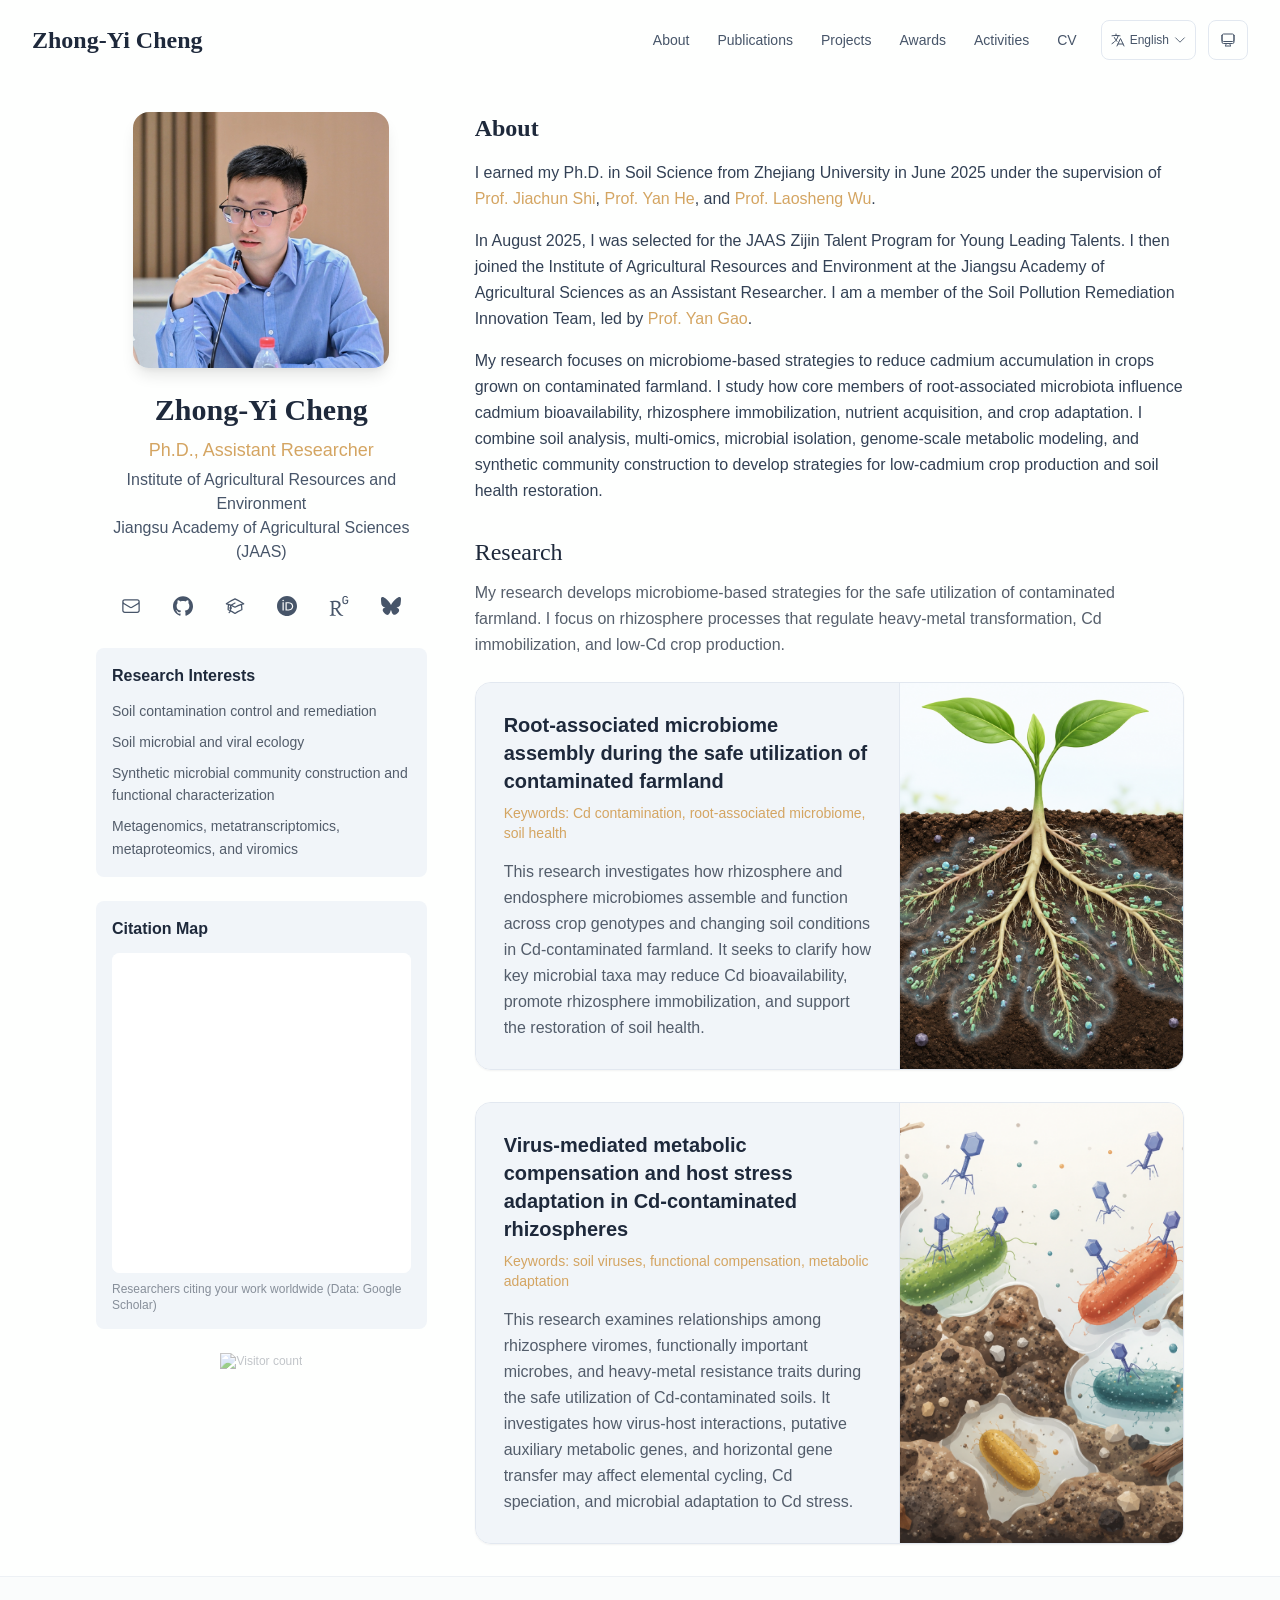
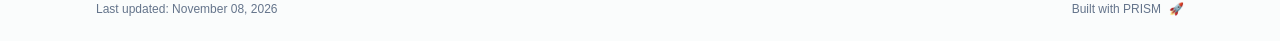
==== commit d1e09c34: "Weekly update: citations and citation map (2026-11-08)" ====
--- a/index.html
+++ b/index.html
@@ -63,4 +63,4 @@
 Jiangsu Academy of Agricultural Sciences (JAAS)"/><meta name="creator" content="Zhong-Yi Cheng"/><meta name="publisher" content="Zhong-Yi Cheng"/><meta property="og:title" content="Zhong-Yi Cheng"/><meta property="og:description" content="Zhong-Yi Cheng is an Assistant Researcher at the Institute of Agricultural Resources and Environment, Jiangsu Academy of Agricultural Sciences. His research focuses on the safe utilization of contaminated farmland, the control of heavy-metal pollution in soils, and rhizosphere microbial ecology."/><meta property="og:site_name" content="Zhong-Yi Cheng&#x27;s Academic Website"/><meta property="og:locale" content="en_US"/><meta property="og:type" content="website"/><meta name="twitter:card" content="summary"/><meta name="twitter:title" content="Zhong-Yi Cheng"/><meta name="twitter:description" content="Zhong-Yi Cheng is an Assistant Researcher at the Institute of Agricultural Resources and Environment, Jiangsu Academy of Agricultural Sciences. His research focuses on the safe utilization of contaminated farmland, the control of heavy-metal pollution in soils, and rhizosphere microbial ecology."/><link rel="icon" href="/jaas_logo.svg"/><script>document.querySelectorAll('body link[rel="icon"], body link[rel="apple-touch-icon"]').forEach(el => document.head.appendChild(el))</script><script src="/_next/static/chunks/polyfills-42372ed130431b0a.js" noModule=""></script></head><body class="font-sans antialiased"><div style="visibility:hidden"><nav class="fixed top-0 left-0 right-0 z-50" data-headlessui-state=""><div class="transition-all duration-300 ease-out bg-transparent" style="transform:translateY(-100px)"><div class="max-w-7xl mx-auto px-4 sm:px-6 lg:px-8"><div class="flex justify-between items-center h-16 lg:h-20"><div class="flex-shrink-0" tabindex="0"><a class="text-xl lg:text-2xl font-serif font-semibold text-primary hover:text-accent transition-colors duration-200" href="/">Zhong-Yi Cheng</a></div><div class="hidden lg:block"><div class="ml-10 flex items-center space-x-3"><div class="relative flex items-baseline space-x-1"><a data-nav-href="/" class="relative px-3 py-2 text-sm font-medium rounded-lg transition-colors duration-150 text-primary" href="/">About</a><a data-nav-href="/publications" class="relative px-3 py-2 text-sm font-medium rounded-lg transition-colors duration-150 text-neutral-600" href="/publications/">Publications</a><a data-nav-href="/grants" class="relative px-3 py-2 text-sm font-medium rounded-lg transition-colors duration-150 text-neutral-600" href="/grants/">Projects</a><a data-nav-href="/awards" class="relative px-3 py-2 text-sm font-medium rounded-lg transition-colors duration-150 text-neutral-600" href="/awards/">Awards</a><a data-nav-href="/activities" class="relative px-3 py-2 text-sm font-medium rounded-lg transition-colors duration-150 text-neutral-600" href="/activities/">Activities</a><a data-nav-href="/cv" class="relative px-3 py-2 text-sm font-medium rounded-lg transition-colors duration-150 text-neutral-600" href="/cv/">CV</a></div><div class="flex items-center justify-center w-14 h-10 rounded-lg border border-neutral-200 dark:border-[rgba(148,163,184,0.24)] bg-background dark:bg-neutral-800"><div class="w-6 h-4 rounded bg-neutral-300 animate-pulse"></div></div><div class="flex items-center justify-center w-10 h-10 rounded-lg border border-neutral-200 dark:border-[rgba(148,163,184,0.24)] bg-background dark:bg-neutral-800"><div class="w-4 h-4 rounded-full bg-neutral-300 animate-pulse"></div></div></div></div><div class="lg:hidden flex items-center space-x-2"><div class="flex items-center justify-center w-14 h-10 rounded-lg border border-neutral-200 dark:border-[rgba(148,163,184,0.24)] bg-background dark:bg-neutral-800"><div class="w-6 h-4 rounded bg-neutral-300 animate-pulse"></div></div><div class="flex items-center justify-center w-10 h-10 rounded-lg border border-neutral-200 dark:border-[rgba(148,163,184,0.24)] bg-background dark:bg-neutral-800"><div class="w-4 h-4 rounded-full bg-neutral-300 animate-pulse"></div></div><button class="inline-flex items-center justify-center p-2 rounded-md text-neutral-600 hover:text-primary hover:bg-neutral-100 dark:hover:bg-neutral-800 focus:outline-none focus:ring-2 focus:ring-inset focus:ring-accent transition-colors duration-200" id="headlessui-disclosure-button-«R7pdb»" type="button" aria-expanded="false" data-headlessui-state=""><span class="sr-only">Open main menu</span><div><svg xmlns="http://www.w3.org/2000/svg" fill="none" viewBox="0 0 24 24" stroke-width="1.5" stroke="currentColor" aria-hidden="true" data-slot="icon" class="block h-6 w-6"><path stroke-linecap="round" stroke-linejoin="round" d="M3.75 6.75h16.5M3.75 12h16.5m-16.5 5.25h16.5"></path></svg></div></button></div></div></div></div></nav><main class="min-h-screen pt-16 lg:pt-20"><div class="max-w-6xl mx-auto px-4 sm:px-6 lg:px-8 py-8 bg-background min-h-screen"><div class="grid grid-cols-1 lg:grid-cols-3 gap-12"><div class="lg:col-span-1"><div class="sticky top-8" style="opacity:0;transform:translateY(20px)"><div class="w-64 h-64 mx-auto mb-6 rounded-2xl overflow-hidden shadow-lg hover:shadow-xl transition-all duration-200 hover:scale-105"><img alt="Zhong-Yi Cheng" width="256" height="256" decoding="async" data-nimg="1" class="w-full h-full object-cover object-[32%_center]" style="color:transparent" src="/bio.jpg"/></div><div class="text-center mb-6"><h1 class="text-3xl font-serif font-bold text-primary mb-2">Zhong-Yi Cheng</h1><p class="text-lg text-accent font-medium mb-1">Ph.D., Assistant Researcher</p><p class="text-neutral-600 mb-2 whitespace-pre-line">Institute of Agricultural Resources and Environment
 Jiangsu Academy of Agricultural Sciences (JAAS)</p></div><div class="flex flex-wrap justify-center gap-3 sm:gap-4 mb-6 relative px-2"><a href="mailto:zycheng@jaas.ac.cn" rel="noopener noreferrer" class="p-2 sm:p-2 text-neutral-600 dark:text-neutral-400 hover:text-accent transition-colors duration-200" aria-label="Email"><svg xmlns="http://www.w3.org/2000/svg" fill="none" viewBox="0 0 24 24" stroke-width="1.5" stroke="currentColor" aria-hidden="true" data-slot="icon" class="h-5 w-5"><path stroke-linecap="round" stroke-linejoin="round" d="M21.75 6.75v10.5a2.25 2.25 0 0 1-2.25 2.25h-15a2.25 2.25 0 0 1-2.25-2.25V6.75m19.5 0A2.25 2.25 0 0 0 19.5 4.5h-15a2.25 2.25 0 0 0-2.25 2.25m19.5 0v.243a2.25 2.25 0 0 1-1.07 1.916l-7.5 4.615a2.25 2.25 0 0 1-2.36 0L3.32 8.91a2.25 2.25 0 0 1-1.07-1.916V6.75"></path></svg></a><a href="https://github.com/chengzhongyi8" target="_blank" rel="noopener noreferrer" class="p-2 sm:p-2 text-neutral-600 dark:text-neutral-400 hover:text-accent transition-colors duration-200" aria-label="GitHub"><svg stroke="currentColor" fill="currentColor" stroke-width="0" role="img" viewBox="0 0 24 24" class="h-5 w-5" height="1em" width="1em" xmlns="http://www.w3.org/2000/svg"><path d="M12 .297c-6.63 0-12 5.373-12 12 0 5.303 3.438 9.8 8.205 11.385.6.113.82-.258.82-.577 0-.285-.01-1.04-.015-2.04-3.338.724-4.042-1.61-4.042-1.61C4.422 18.07 3.633 17.7 3.633 17.7c-1.087-.744.084-.729.084-.729 1.205.084 1.838 1.236 1.838 1.236 1.07 1.835 2.809 1.305 3.495.998.108-.776.417-1.305.76-1.605-2.665-.3-5.466-1.332-5.466-5.93 0-1.31.465-2.38 1.235-3.22-.135-.303-.54-1.523.105-3.176 0 0 1.005-.322 3.3 1.23.96-.267 1.98-.399 3-.405 1.02.006 2.04.138 3 .405 2.28-1.552 3.285-1.23 3.285-1.23.645 1.653.24 2.873.12 3.176.765.84 1.23 1.91 1.23 3.22 0 4.61-2.805 5.625-5.475 5.92.42.36.81 1.096.81 2.22 0 1.606-.015 2.896-.015 3.286 0 .315.21.69.825.57C20.565 22.092 24 17.592 24 12.297c0-6.627-5.373-12-12-12"></path></svg></a><a href="https://scholar.google.com/citations?user=j_Rx_SkAAAAJ&amp;hl=en" target="_blank" rel="noopener noreferrer" class="p-2 sm:p-2 text-neutral-600 dark:text-neutral-400 hover:text-accent transition-colors duration-200" aria-label="Google Scholar"><svg xmlns="http://www.w3.org/2000/svg" fill="none" viewBox="0 0 24 24" stroke-width="1.5" stroke="currentColor" aria-hidden="true" data-slot="icon" class="h-5 w-5"><path stroke-linecap="round" stroke-linejoin="round" d="M4.26 10.147a60.438 60.438 0 0 0-.491 6.347A48.62 48.62 0 0 1 12 20.904a48.62 48.62 0 0 1 8.232-4.41 60.46 60.46 0 0 0-.491-6.347m-15.482 0a50.636 50.636 0 0 0-2.658-.813A59.906 59.906 0 0 1 12 3.493a59.903 59.903 0 0 1 10.399 5.84c-.896.248-1.783.52-2.658.814m-15.482 0A50.717 50.717 0 0 1 12 13.489a50.702 50.702 0 0 1 7.74-3.342M6.75 15a.75.75 0 1 0 0-1.5.75.75 0 0 0 0 1.5Zm0 0v-3.675A55.378 55.378 0 0 1 12 8.443m-7.007 11.55A5.981 5.981 0 0 0 6.75 15.75v-1.5"></path></svg></a><a href="https://orcid.org/0000-0001-8029-3517" target="_blank" rel="noopener noreferrer" class="p-2 sm:p-2 text-neutral-600 dark:text-neutral-400 hover:text-accent transition-colors duration-200" aria-label="ORCID"><svg viewBox="0 0 24 24" fill="currentColor" class="h-5 w-5" xmlns="http://www.w3.org/2000/svg"><path d="M12 0C5.372 0 0 5.372 0 12s5.372 12 12 12 12-5.372 12-12S18.628 0 12 0zM7.369 4.378c.525 0 .947.431.947.947s-.422.947-.947.947a.95.95 0 0 1-.947-.947c0-.525.422-.947.947-.947zm-.722 3.038h1.444v10.041H6.647V7.416zm3.562 0h3.9c3.712 0 5.344 2.653 5.344 5.025 0 2.578-2.016 5.025-5.325 5.025h-3.919V7.416zm1.444 1.303v7.444h2.297c3.272 0 4.022-2.484 4.022-3.722 0-2.016-1.284-3.722-4.097-3.722h-2.222z"></path></svg></a><a href="https://www.researchgate.net/profile/Zhongyi-Cheng-2?ev=hdr_xprf" target="_blank" rel="noopener noreferrer" class="p-2 sm:p-2 text-neutral-600 dark:text-neutral-400 hover:text-accent transition-colors duration-200" aria-label="ResearchGate"><svg stroke="currentColor" fill="currentColor" stroke-width="0" role="img" viewBox="0 0 24 24" class="h-5 w-5" height="1em" width="1em" xmlns="http://www.w3.org/2000/svg"><path d="M19.586 0c-.818 0-1.508.19-2.073.565-.563.377-.97.936-1.213 1.68a3.193 3.193 0 0 0-.112.437 8.365 8.365 0 0 0-.078.53 9 9 0 0 0-.05.727c-.01.282-.013.621-.013 1.016a31.121 31.123 0 0 0 .014 1.017 9 9 0 0 0 .05.727 7.946 7.946 0 0 0 .077.53h-.005a3.334 3.334 0 0 0 .113.438c.245.743.65 1.303 1.214 1.68.565.376 1.256.564 2.075.564.8 0 1.536-.213 2.105-.603.57-.39.94-.916 1.175-1.65.076-.235.135-.558.177-.93a10.9 10.9 0 0 0 .043-1.207v-.82c0-.095-.047-.142-.14-.142h-3.064c-.094 0-.14.047-.14.141v.956c0 .094.046.14.14.14h1.666c.056 0 .084.03.084.086 0 .36 0 .62-.036.865-.038.244-.1.447-.147.606-.108.385-.348.664-.638.876-.29.212-.738.35-1.227.35-.545 0-.901-.15-1.21-.353-.306-.203-.517-.454-.67-.915a3.136 3.136 0 0 1-.147-.762 17.366 17.367 0 0 1-.034-.656c-.01-.26-.014-.572-.014-.939a26.401 26.403 0 0 1 .014-.938 15.821 15.822 0 0 1 .035-.656 3.19 3.19 0 0 1 .148-.76 1.89 1.89 0 0 1 .742-1.01c.344-.244.593-.352 1.137-.352.508 0 .815.096 1.144.303.33.207.528.492.764.925.047.094.111.118.198.07l1.044-.43c.075-.048.09-.115.042-.199a3.549 3.549 0 0 0-.466-.742 3 3 0 0 0-.679-.607 3.313 3.313 0 0 0-.903-.41A4.068 4.068 0 0 0 19.586 0zM8.217 5.836c-1.69 0-3.036.086-4.297.086-1.146 0-2.291 0-3.007-.029v.831l1.088.2c.744.144 1.174.488 1.174 2.264v11.288c0 1.777-.43 2.12-1.174 2.263l-1.088.2v.832c.773-.029 2.12-.086 3.465-.086 1.29 0 2.951.057 3.667.086v-.831l-1.49-.2c-.773-.115-1.174-.487-1.174-2.264v-4.784c.688.057 1.29.057 2.206.057 1.748 3.123 3.41 5.472 4.355 6.56.86 1.032 2.177 1.691 3.839 1.691.487 0 1.003-.086 1.318-.23v-.744c-1.031 0-2.063-.716-2.808-1.518-1.26-1.376-2.95-3.582-4.355-6.074 2.32-.545 4.04-2.722 4.04-4.9 0-3.208-2.492-4.698-5.758-4.698zm-.515 1.29c2.406 0 3.839 1.26 3.839 3.552 0 2.263-1.547 3.782-4.097 3.782-.974 0-1.404-.03-2.063-.086v-7.19c.66-.059 1.547-.059 2.32-.059z"></path></svg></a><a href="https://bsky.app/profile/zycheng.bsky.social" target="_blank" rel="noopener noreferrer" class="p-2 sm:p-2 text-neutral-600 dark:text-neutral-400 hover:text-accent transition-colors duration-200" aria-label="Bluesky"><svg stroke="currentColor" fill="currentColor" stroke-width="0" role="img" viewBox="0 0 24 24" class="h-5 w-5" height="1em" width="1em" xmlns="http://www.w3.org/2000/svg"><path d="M12 10.8c-1.087-2.114-4.046-6.053-6.798-7.995C2.566.944 1.561 1.266.902 1.565.139 1.908 0 3.08 0 3.768c0 .69.378 5.65.624 6.479.815 2.736 3.713 3.66 6.383 3.364.136-.02.275-.039.415-.056-.138.022-.276.04-.415.056-3.912.58-7.387 2.005-2.83 7.078 5.013 5.19 6.87-1.113 7.823-4.308.953 3.195 2.05 9.271 7.733 4.308 4.267-4.308 1.172-6.498-2.74-7.078a8.741 8.741 0 0 1-.415-.056c.14.017.279.036.415.056 2.67.297 5.568-.628 6.383-3.364.246-.828.624-5.79.624-6.478 0-.69-.139-1.861-.902-2.206-.659-.298-1.664-.62-4.3 1.24C16.046 4.748 13.087 8.687 12 10.8Z"></path></svg></a></div><div class="bg-neutral-100 dark:bg-neutral-800 rounded-lg p-4 mb-6 hover:shadow-lg transition-all duration-200 hover:scale-[1.02]"><h3 class="font-semibold text-primary mb-3">Research Interests</h3><div class="space-y-2 text-sm leading-relaxed text-primary/75 dark:!text-primary/85"><div>Soil contamination control and remediation</div><div>Soil microbial and viral ecology</div><div>Synthetic microbial community construction and functional characterization</div><div>Metagenomics, metatranscriptomics, metaproteomics, and viromics</div></div></div><div class="bg-neutral-100 dark:bg-neutral-800 rounded-lg p-4 mb-6 hover:shadow-lg transition-all duration-200"><div class="mb-3"><h3 class="font-semibold text-primary">Citation Map</h3></div><iframe src="/citation_map.html" title="Google Scholar citation map" class="w-full h-[320px] rounded-lg border-0 bg-white" loading="lazy" sandbox="allow-scripts allow-same-origin"></iframe><p class="mt-2 text-xs text-primary/50 dark:text-primary/40">Researchers citing your work worldwide (Data: Google Scholar)</p></div><div class="mb-6 flex justify-center"><a href="https://hits.sh/chengzhongyi8.github.io/" target="_blank" rel="noopener noreferrer" class="text-xs text-primary/45 dark:text-primary/45 hover:text-accent transition-colors"><img src="https://hits.sh/chengzhongyi8.github.io.svg?label=visits&amp;color=64748b&amp;labelColor=0f172a" alt="Visitor count" class="h-4 opacity-60 hover:opacity-90 transition-opacity"/></a></div></div></div><div class="lg:col-span-2 space-y-8"><section id="about" class="scroll-mt-24 space-y-8"><section style="opacity:0;transform:translateY(20px)"><h2 class="text-2xl font-serif font-bold text-primary mb-4">About</h2><div class="text-neutral-700 dark:text-neutral-600 leading-relaxed"><p class="mb-4 last:mb-0">I earned my Ph.D. in Soil Science from Zhejiang University in June 2025 under the supervision of <a href="https://person.zju.edu.cn/0006208" node="[object Object]" target="_blank" rel="noopener noreferrer" class="text-accent font-medium transition-all duration-200 rounded hover:bg-accent/10 hover:shadow-sm">Prof. Jiachun Shi</a>, <a href="https://person.zju.edu.cn/heyan" node="[object Object]" target="_blank" rel="noopener noreferrer" class="text-accent font-medium transition-all duration-200 rounded hover:bg-accent/10 hover:shadow-sm">Prof. Yan He</a>, and <a href="https://profiles.ucr.edu/app/home/profile/laowu" node="[object Object]" target="_blank" rel="noopener noreferrer" class="text-accent font-medium transition-all duration-200 rounded hover:bg-accent/10 hover:shadow-sm">Prof. Laosheng Wu</a>.</p>
 <p class="mb-4 last:mb-0">In August 2025, I was selected for the JAAS Zijin Talent Program for Young Leading Talents. I then joined the Institute of Agricultural Resources and Environment at the Jiangsu Academy of Agricultural Sciences as an Assistant Researcher. I am a member of the Soil Pollution Remediation Innovation Team, led by <a href="https://newzhs.jaas.ac.cn/rcdw/zjml/yjy/art/2018/art_eda338e39ff94f17a3510f3abfdeb431.html" node="[object Object]" target="_blank" rel="noopener noreferrer" class="text-accent font-medium transition-all duration-200 rounded hover:bg-accent/10 hover:shadow-sm">Prof. Yan Gao</a>.</p>
-<p class="mb-4 last:mb-0">My research focuses on microbiome-based strategies to reduce cadmium accumulation in crops grown on contaminated farmland. I study how core members of root-associated microbiota influence cadmium bioavailability, rhizosphere immobilization, nutrient acquisition, and crop adaptation. I combine soil analysis, multi-omics, microbial isolation, genome-scale metabolic modeling, and synthetic community construction to develop strategies for low-cadmium crop production and soil health restoration.</p></div></section><div class="space-y-6" style="opacity:0;transform:translateY(20px)"><div class="space-y-3"><h2 class="font-serif text-2xl font-normal text-primary">Research</h2><p class="text-primary/75 dark:text-primary/80 leading-relaxed">My research develops microbiome-based strategies for the safe utilization of contaminated farmland. I focus on rhizosphere processes that regulate heavy-metal transformation, Cd immobilization, and low-Cd crop production.</p></div><div class="space-y-8"><article class="group grid grid-cols-1 xl:grid-cols-[3fr_2fr] gap-0 overflow-hidden rounded-2xl border border-neutral-200 dark:border-neutral-800 bg-neutral-50/80 dark:bg-neutral-900/40 shadow-sm transition-all duration-300 hover:-translate-y-1 hover:shadow-xl"><div class="p-6 md:p-7 bg-neutral-100 dark:bg-neutral-800/80 border-b xl:border-b-0 xl:border-r border-neutral-200 dark:border-neutral-800"><h3 class="text-xl font-semibold text-primary mb-2">Root-associated microbiome assembly during the safe utilization of contaminated farmland</h3><div class="text-sm font-medium text-accent mb-4">Keywords: Cd contamination, root-associated microbiome, soil health</div><p class="text-primary/75 dark:text-primary/80 leading-relaxed text-sm md:text-base">This research investigates how rhizosphere and endosphere microbiomes assemble and function across crop genotypes and changing soil conditions in Cd-contaminated farmland. It seeks to clarify how key microbial taxa may reduce Cd bioavailability, promote rhizosphere immobilization, and support the restoration of soil health.</p></div><figure class="relative bg-neutral-100 dark:bg-neutral-800"><img src="/research/focus1.jpg" alt="Root-associated microbiome assembly during the safe utilization of contaminated farmland" loading="lazy" class="w-full h-full min-h-64 object-cover transition-transform duration-500 ease-out group-hover:scale-105"/></figure></article><article class="group grid grid-cols-1 xl:grid-cols-[3fr_2fr] gap-0 overflow-hidden rounded-2xl border border-neutral-200 dark:border-neutral-800 bg-neutral-50/80 dark:bg-neutral-900/40 shadow-sm transition-all duration-300 hover:-translate-y-1 hover:shadow-xl"><div class="p-6 md:p-7 bg-neutral-100 dark:bg-neutral-800/80 border-b xl:border-b-0 xl:border-r border-neutral-200 dark:border-neutral-800"><h3 class="text-xl font-semibold text-primary mb-2">Virus-mediated metabolic compensation and host stress adaptation in Cd-contaminated rhizospheres</h3><div class="text-sm font-medium text-accent mb-4">Keywords: soil viruses, functional compensation, metabolic adaptation</div><p class="text-primary/75 dark:text-primary/80 leading-relaxed text-sm md:text-base">This research examines relationships among rhizosphere viromes, functionally important microbes, and heavy-metal resistance traits during the safe utilization of Cd-contaminated soils. It investigates how virus-host interactions, putative auxiliary metabolic genes, and horizontal gene transfer may affect elemental cycling, Cd speciation, and microbial adaptation to Cd stress.</p></div><figure class="relative bg-neutral-100 dark:bg-neutral-800"><img src="/research/focus2.jpg" alt="Virus-mediated metabolic compensation and host stress adaptation in Cd-contaminated rhizospheres" loading="lazy" class="w-full h-full min-h-64 object-cover transition-transform duration-500 ease-out group-hover:scale-105"/></figure></article></div></div></section></div></div></div><!--$--><!--/$--><!--$--><!--/$--></main><footer class="border-t border-neutral-200/50 bg-neutral-50/50 dark:bg-neutral-900/50 dark:border-neutral-700/50"><div class="max-w-6xl mx-auto px-4 sm:px-6 lg:px-8 py-6"><div class="flex flex-col sm:flex-row justify-between items-center gap-2"><p class="text-xs text-neutral-500">Last updated<!-- -->: <!-- -->November 01, 2026</p><p class="text-xs text-neutral-500 flex items-center"><a href="https://github.com/xyjoey/PRISM" target="_blank" rel="noopener noreferrer">Built with PRISM</a><span class="ml-2">🚀</span></p></div></div></footer></div><script src="/_next/static/chunks/webpack-679b75d1c4c2027c.js" async=""></script><script>(self.__next_f=self.__next_f||[]).push([0])</script><script>self.__next_f.push([1,"1:\"$Sreact.fragment\"\n3:I[3719,[\"534\",\"static/chunks/534-178e4fb86ea8b3af.js\",\"874\",\"static/chunks/874-7c5eb7db8d3a51f7.js\",\"291\",\"static/chunks/291-e39730cc9327e39b.js\",\"177\",\"static/chunks/app/layout-350f870ce7b71e7e.js\"],\"ThemeProvider\"]\n4:I[310,[\"534\",\"static/chunks/534-178e4fb86ea8b3af.js\",\"874\",\"static/chunks/874-7c5eb7db8d3a51f7.js\",\"291\",\"static/chunks/291-e39730cc9327e39b.js\",\"177\",\"static/chunks/app/layout-350f870ce7b71e7e.js\"],\"LocaleProvider\"]\n5:I[4574,[\"534\",\"static/chunks/534-178e4fb86ea8b3af.js\",\"874\",\"static/chunks/874-7c5eb7db8d3a51f7.js\",\"291\",\"static/chunks/291-e39730cc9327e39b.js\",\"177\",\"static/chunks/app/layout-350f870ce7b71e7e.js\"],\"default\"]\n6:I[7555,[],\"\"]\n7:I[1295,[],\"\"]\n8:I[2548,[\"534\",\"static/chunks/534-178e4fb86ea8b3af.js\",\"874\",\"static/chunks/874-7c5eb7db8d3a51f7.js\",\"291\",\"static/chunks/291-e39730cc9327e39b.js\",\"177\",\"static/chunks/app/layout-350f870ce7b71e7e.js\"],\"default\"]\n9:I[2038,[\"362\",\"static/chunks/30a37ab2-1812c0761da55227.js\",\"534\",\"static/chunks/534-178e4fb86ea8b3af.js\",\"870\",\"static/chunks/870-9fb0e175bad2186e.js\",\"874\",\"static/chunks/874-7c5eb7db8d3a51f7.js\",\"511\",\"static/chunks/511-969deba46fd389aa.js\",\"748\",\"static/chunks/748-aaba0b0c94c3db1b.js\",\"974\",\"static/chunks/app/page-4d287f6b8c0aaf68.js\"],\"default\"]\nb:I[9665,[],\"MetadataBoundary\"]\nd:I[9665,[],\"OutletBoundary\"]\n10:I[4911,[],\"AsyncMetadataOutlet\"]\n12:I[9665,[],\"ViewportBoundary\"]\n14:I[6614,[],\"\"]\n:HL[\"/_next/static/css/5e52a4a006a4eb9d.css\",\"style\"]\n2:T5d7,\n    try {\n      const cfg = {\"enabled\":true,\"locales\":[\"zh\",\"en\"],\"defaultLocale\":\"en\",\"mode\":\"auto\",\"fixedLocale\":\"en\",\"persist\":true,\"switcher\":true,\"labels\":{\"zh\":\"中文\",\"en\":\"English\"}};\n      const storageKey = 'locale-storage';\n      const normalize = (value) =\u003e typeof value === 'string' ? value.trim().replace('_', '-').toLowerCase() : '';\n      const matchLocale = (candidate) =\u003e {\n        const normalized = normalize(candidate);\n        if (!normalized) return null;\n        if (cfg.locales.includes(normalized)) return normalized;\n        const language"])</script><script>self.__next_f.push([1," = normalized.split('-')[0];\n        if (cfg.locales.includes(language)) return language;\n        return null;\n      };\n\n      let resolved = null;\n\n      if (!cfg.enabled) {\n        resolved = cfg.defaultLocale;\n      } else if (cfg.persist) {\n        resolved = matchLocale(localStorage.getItem(storageKey));\n      }\n\n      if (!resolved) {\n        if (cfg.mode === 'fixed') {\n          resolved = cfg.fixedLocale;\n        } else {\n          resolved = matchLocale(navigator.language);\n        }\n      }\n\n      if (!resolved) {\n        resolved = cfg.defaultLocale;\n      }\n\n      const root = document.documentElement;\n      root.lang = resolved;\n      root.setAttribute('data-locale', resolved);\n\n      if (cfg.persist) {\n        localStorage.setItem(storageKey, resolved);\n      }\n    } catch (e) {\n      const root = document.documentElement;\n      root.lang = 'en';\n      root.setAttribute('data-locale', 'en');\n    }\n  a:T4a9,I earned my Ph.D. in Soil Science from Zhejiang University in June 2025 under the supervision of [Prof. Jiachun Shi](https://person.zju.edu.cn/0006208), [Prof. Yan He](https://person.zju.edu.cn/heyan), and [Prof. Laosheng Wu](https://profiles.ucr.edu/app/home/profile/laowu).\n\nIn August 2025, I was selected for the JAAS Zijin Talent Program for Young Leading Talents. I then joined the Institute of Agricultural Resources and Environment at the Jiangsu Academy of Agricultural Sciences as an Assistant Researcher. I am a member of the Soil Pollution Remediation Innovation Team, led by [Prof. Yan Gao](https://newzhs.jaas.ac.cn/rcdw/zjml/yjy/art/2018/art_eda338e39ff94f17a3510f3abfdeb431.html).\n\nMy research focuses on microbiome-based strategies to reduce cadmium accumulation in crops grown on contaminated farmland. I study how core members of root-associated microbiota influence cadmium bioavailability, rhizosphere immobilization, nutrient acquisition, and crop adaptation. I combine soil analysis, multi-omics, microbial isolation, genome-scale metabolic modeling, and synthetic community construction to d"])</script><script>self.__next_f.push([1,"evelop strategies for low-cadmium crop production and soil health restoration.\n"])</script><script>self.__next_f.push([1,"0:{\"P\":null,\"b\":\"rPATsSAmybja3TkwOqQFd\",\"p\":\"\",\"c\":[\"\",\"\"],\"i\":false,\"f\":[[[\"\",{\"children\":[\"__PAGE__\",{}]},\"$undefined\",\"$undefined\",true],[\"\",[\"$\",\"$1\",\"c\",{\"children\":[[[\"$\",\"link\",\"0\",{\"rel\":\"stylesheet\",\"href\":\"/_next/static/css/5e52a4a006a4eb9d.css\",\"precedence\":\"next\",\"crossOrigin\":\"$undefined\",\"nonce\":\"$undefined\"}]],[\"$\",\"html\",null,{\"lang\":\"en\",\"className\":\"scroll-smooth\",\"suppressHydrationWarning\":true,\"children\":[[\"$\",\"head\",null,{\"children\":[[\"$\",\"link\",null,{\"rel\":\"icon\",\"href\":\"/jaas_logo.svg\",\"type\":\"image/svg+xml\"}],[\"$\",\"link\",null,{\"rel\":\"dns-prefetch\",\"href\":\"https://jialeliu.com\"}],[\"$\",\"link\",null,{\"rel\":\"preconnect\",\"href\":\"https://jialeliu.com\",\"crossOrigin\":\"\"}],[\"$\",\"link\",null,{\"rel\":\"preload\",\"as\":\"font\",\"type\":\"font/woff2\",\"href\":\"https://jialeliu.com/fonts/georgiab.woff2\",\"crossOrigin\":\"\"}],[\"$\",\"script\",null,{\"dangerouslySetInnerHTML\":{\"__html\":\"\\n              try {\\n                const theme = localStorage.getItem('theme-storage');\\n                const parsed = theme ? JSON.parse(theme) : null;\\n                const setting = parsed?.state?.theme || 'system';\\n                const prefersDark = typeof window !== 'undefined' \u0026\u0026 window.matchMedia \u0026\u0026 window.matchMedia('(prefers-color-scheme: dark)').matches;\\n                const effective = setting === 'dark' ? 'dark' : (setting === 'light' ? 'light' : (prefersDark ? 'dark' : 'light'));\\n                var root = document.documentElement;\\n                root.classList.add(effective);\\n                root.setAttribute('data-theme', effective);\\n              } catch (e) {\\n                var root = document.documentElement;\\n                root.classList.add('light');\\n                root.setAttribute('data-theme', 'light');\\n              }\\n            \"}}],[\"$\",\"script\",null,{\"dangerouslySetInnerHTML\":{\"__html\":\"$2\"}}]]}],[\"$\",\"body\",null,{\"className\":\"font-sans antialiased\",\"children\":[\"$\",\"$L3\",null,{\"children\":[\"$\",\"$L4\",null,{\"config\":{\"enabled\":true,\"locales\":[\"zh\",\"en\"],\"defaultLocale\":\"en\",\"mode\":\"auto\",\"fixedLocale\":\"en\",\"persist\":true,\"switcher\":true,\"labels\":{\"zh\":\"中文\",\"en\":\"English\"}},\"children\":[[\"$\",\"$L5\",null,{\"items\":[{\"title\":\"About\",\"type\":\"page\",\"target\":\"about\",\"href\":\"/\"},{\"title\":\"Publications\",\"type\":\"page\",\"target\":\"publications\",\"href\":\"/publications\"},{\"title\":\"Projects\",\"type\":\"page\",\"target\":\"grants\",\"href\":\"/grants\"},{\"title\":\"Awards\",\"type\":\"page\",\"target\":\"awards\",\"href\":\"/awards\"},{\"title\":\"Activities\",\"type\":\"page\",\"target\":\"activities\",\"href\":\"/activities\"},{\"title\":\"CV\",\"type\":\"page\",\"target\":\"cv\",\"href\":\"/cv\"}],\"siteTitle\":\"Zhong-Yi Cheng\",\"enableOnePageMode\":false,\"i18n\":\"$0:f:0:1:1:props:children:1:props:children:1:props:children:props:children:props:config\",\"itemsByLocale\":{\"zh\":[{\"title\":\"关于我\",\"type\":\"page\",\"target\":\"about\",\"href\":\"/\"},{\"title\":\"论文\",\"type\":\"page\",\"target\":\"publications\",\"href\":\"/publications\"},{\"title\":\"项目\",\"type\":\"page\",\"target\":\"grants\",\"href\":\"/grants\"},{\"title\":\"奖项\",\"type\":\"page\",\"target\":\"awards\",\"href\":\"/awards\"},{\"title\":\"动态\",\"type\":\"page\",\"target\":\"activities\",\"href\":\"/activities\"},{\"title\":\"简历\",\"type\":\"page\",\"target\":\"cv\",\"href\":\"/cv\"}],\"en\":[{\"title\":\"About\",\"type\":\"page\",\"target\":\"about\",\"href\":\"/\"},{\"title\":\"Publications\",\"type\":\"page\",\"target\":\"publications\",\"href\":\"/publications\"},{\"title\":\"Projects\",\"type\":\"page\",\"target\":\"grants\",\"href\":\"/grants\"},{\"title\":\"Awards\",\"type\":\"page\",\"target\":\"awards\",\"href\":\"/awards\"},{\"title\":\"Activities\",\"type\":\"page\",\"target\":\"activities\",\"href\":\"/activities\"},{\"title\":\"CV\",\"type\":\"page\",\"target\":\"cv\",\"href\":\"/cv\"}]},\"siteTitleByLocale\":{\"zh\":\"程中一\",\"en\":\"Zhong-Yi Cheng\"}}],[\"$\",\"main\",null,{\"className\":\"min-h-screen pt-16 lg:pt-20\",\"children\":[\"$\",\"$L6\",null,{\"parallelRouterKey\":\"children\",\"error\":\"$undefined\",\"errorStyles\":\"$undefined\",\"errorScripts\":\"$undefined\",\"template\":[\"$\",\"$L7\",null,{}],\"templateStyles\":\"$undefined\",\"templateScripts\":\"$undefined\",\"notFound\":[[[\"$\",\"title\",null,{\"children\":\"404: This page could not be found.\"}],[\"$\",\"div\",null,{\"style\":{\"fontFamily\":\"system-ui,\\\"Segoe UI\\\",Roboto,Helvetica,Arial,sans-serif,\\\"Apple Color Emoji\\\",\\\"Segoe UI Emoji\\\"\",\"height\":\"100vh\",\"textAlign\":\"center\",\"display\":\"flex\",\"flexDirection\":\"column\",\"alignItems\":\"center\",\"justifyContent\":\"center\"},\"children\":[\"$\",\"div\",null,{\"children\":[[\"$\",\"style\",null,{\"dangerouslySetInnerHTML\":{\"__html\":\"body{color:#000;background:#fff;margin:0}.next-error-h1{border-right:1px solid rgba(0,0,0,.3)}@media (prefers-color-scheme:dark){body{color:#fff;background:#000}.next-error-h1{border-right:1px solid rgba(255,255,255,.3)}}\"}}],[\"$\",\"h1\",null,{\"className\":\"next-error-h1\",\"style\":{\"display\":\"inline-block\",\"margin\":\"0 20px 0 0\",\"padding\":\"0 23px 0 0\",\"fontSize\":24,\"fontWeight\":500,\"verticalAlign\":\"top\",\"lineHeight\":\"49px\"},\"children\":404}],[\"$\",\"div\",null,{\"style\":{\"display\":\"inline-block\"},\"children\":[\"$\",\"h2\",null,{\"style\":{\"fontSize\":14,\"fontWeight\":400,\"lineHeight\":\"49px\",\"margin\":0},\"children\":\"This page could not be found.\"}]}]]}]}]],[]],\"forbidden\":\"$undefined\",\"unauthorized\":\"$undefined\"}]}],[\"$\",\"$L8\",null,{\"lastUpdated\":\"November 01, 2026\",\"lastUpdatedByLocale\":{\"zh\":\"2026年11月1日\",\"en\":\"November 01, 2026\"},\"defaultLocale\":\"en\"}]]}]}]}]]}]]}],{\"children\":[\"__PAGE__\",[\"$\",\"$1\",\"c\",{\"children\":[[\"$\",\"$L9\",null,{\"dataByLocale\":{\"zh\":{\"author\":{\"name\":\"程中一\",\"title\":\"博士，助理研究员\",\"institution\":\"江苏省农业科学院农业资源与环境研究所\",\"avatar\":\"/bio.jpg\"},\"social\":{\"email\":\"zycheng@jaas.ac.cn\",\"location\":\"南京，江苏，中国\",\"location_url\":\"https://www.jaas.ac.cn/\",\"location_details\":[\"江苏省南京市钟灵街50号\"],\"google_scholar\":\"https://scholar.google.com/citations?user=j_Rx_SkAAAAJ\u0026hl=en\",\"orcid\":\"https://orcid.org/0000-0001-8029-3517\",\"researchgate\":\"https://www.researchgate.net/profile/Zhongyi-Cheng-2?ev=hdr_xprf\",\"bluesky\":\"https://bsky.app/profile/zycheng.bsky.social\",\"github\":\"https://github.com/chengzhongyi8\"},\"features\":{\"enable_likes\":false,\"enable_one_page_mode\":false},\"enableOnePageMode\":false,\"researchInterests\":[\"土壤重金属污染控制与修复\",\"土壤微生物生态（病毒生态学）\",\"合成菌群构建与功能解析\",\"宏基因组/转录组/蛋白组/病毒组学分析\"],\"pagesToShow\":[{\"type\":\"about\",\"id\":\"about\",\"sections\":[{\"id\":\"about\",\"type\":\"markdown\",\"source\":\"bio.md\",\"title\":\"关于我\",\"content\":\"2025 年 6 月获浙江大学土壤学博士学位，导师为[施加春教授](https://person.zju.edu.cn/0006208)、[何艳教授](https://person.zju.edu.cn/heyan)、[吴劳生教授](https://profiles.ucr.edu/app/home/profile/laowu)。\\n\\n同年 8 月入选江苏省农业科学院“紫金人才”青年拔尖人才引进计划，现任该院农业资源与环境研究所助理研究员，所在团队为土壤污染修复创新团队，团队首席[高岩研究员](https://newzhs.jaas.ac.cn/rcdw/zjml/yjy/art/2018/art_eda338e39ff94f17a3510f3abfdeb431.html)。\\n\\n围绕受污染耕地安全利用、土壤重金属污染控制与根际微生态健康重构展开系统研究，重点关注微生物互作驱动的根际重金属靶向阻控、作物低镉累积与稳产增效机制。结合土壤理化分析、高通量测序、宏组学解析、微生物分离培养、合成菌群构建及基因组尺度代谢模型等方法，解析土壤-植物-微生物互作过程对重金属污染物形态转化、根际阻控和作物安全生产的调控作用。\\n\"},{\"id\":\"research\",\"type\":\"research\",\"title\":\"研究方向\",\"source\":\"research.toml\",\"description\":\"围绕受污染耕地安全利用、作物低镉累积和根际微生态健康，解析土壤-植物-微生物互作过程对重金属形态转化、根际阻控和作物安全生产的影响机制。\",\"items\":[{\"title\":\"作物根系微生物组对污染耕地安全利用的响应机制\",\"subtitle\":\"关键词：镉污染、根系微生物组、土壤健康\",\"content\":\"解析镉污染耕地中根际与根内微生物组的组装规律、功能特征及其对作物品种和土壤环境变化的响应，阐明关键微生物类群在降低镉生物有效性、强化根际钝化和支撑土壤健康重构中的潜在作用机制。\",\"image\":\"/research/focus1.jpg\"},{\"title\":\"镉污染胁迫下根际病毒组对宿主功能代谢与胁迫适应的补偿机制\",\"subtitle\":\"关键词：土壤病毒、功能补偿、代谢适应\",\"content\":\"聚焦镉污染土壤安全利用过程中根际病毒组、功能微生物和重金属抗性功能的耦合关系，解析病毒-宿主互作、潜在辅助代谢基因和水平基因转移对伴生元素循环、镉形态调控及微生物胁迫适应的潜在作用。\",\"image\":\"/research/focus2.jpg\"}]}]}]},\"en\":{\"author\":{\"name\":\"Zhong-Yi Cheng\",\"title\":\"Ph.D., Assistant Researcher\",\"institution\":\"Institute of Agricultural Resources and Environment\\nJiangsu Academy of Agricultural Sciences (JAAS)\",\"avatar\":\"/bio.jpg\"},\"social\":{\"email\":\"zycheng@jaas.ac.cn\",\"location\":\"Nanjing, Jiangsu, China\",\"location_url\":\"https://www.jaas.ac.cn/\",\"location_details\":[\"Institute of Agricultural Resources and Environment,\",\"Jiangsu Academy of Agricultural Sciences\"],\"google_scholar\":\"https://scholar.google.com/citations?user=j_Rx_SkAAAAJ\u0026hl=en\",\"orcid\":\"https://orcid.org/0000-0001-8029-3517\",\"researchgate\":\"https://www.researchgate.net/profile/Zhongyi-Cheng-2?ev=hdr_xprf\",\"bluesky\":\"https://bsky.app/profile/zycheng.bsky.social\",\"github\":\"https://github.com/chengzhongyi8\"},\"features\":{\"enable_likes\":false,\"enable_one_page_mode\":false},\"enableOnePageMode\":false,\"researchInterests\":[\"Soil contamination control and remediation\",\"Soil microbial and viral ecology\",\"Synthetic microbial community construction and functional characterization\",\"Metagenomics, metatranscriptomics, metaproteomics, and viromics\"],\"pagesToShow\":[{\"type\":\"about\",\"id\":\"about\",\"sections\":[{\"id\":\"about\",\"type\":\"markdown\",\"source\":\"bio.md\",\"title\":\"About\",\"content\":\"$a\"},{\"id\":\"research\",\"type\":\"research\",\"title\":\"Research\",\"source\":\"research.toml\",\"description\":\"My research develops microbiome-based strategies for the safe utilization of contaminated farmland. I focus on rhizosphere processes that regulate heavy-metal transformation, Cd immobilization, and low-Cd crop production.\",\"items\":[{\"title\":\"Root-associated microbiome assembly during the safe utilization of contaminated farmland\",\"subtitle\":\"Keywords: Cd contamination, root-associated microbiome, soil health\",\"content\":\"This research investigates how rhizosphere and endosphere microbiomes assemble and function across crop genotypes and changing soil conditions in Cd-contaminated farmland. It seeks to clarify how key microbial taxa may reduce Cd bioavailability, promote rhizosphere immobilization, and support the restoration of soil health.\",\"image\":\"/research/focus1.jpg\"},{\"title\":\"Virus-mediated metabolic compensation and host stress adaptation in Cd-contaminated rhizospheres\",\"subtitle\":\"Keywords: soil viruses, functional compensation, metabolic adaptation\",\"content\":\"This research examines relationships among rhizosphere viromes, functionally important microbes, and heavy-metal resistance traits during the safe utilization of Cd-contaminated soils. It investigates how virus-host interactions, putative auxiliary metabolic genes, and horizontal gene transfer may affect elemental cycling, Cd speciation, and microbial adaptation to Cd stress.\",\"image\":\"/research/focus2.jpg\"}]}]}]}},\"defaultLocale\":\"en\"}],[\"$\",\"$Lb\",null,{\"children\":\"$Lc\"}],null,[\"$\",\"$Ld\",null,{\"children\":[\"$Le\",\"$Lf\",[\"$\",\"$L10\",null,{\"promise\":\"$@11\"}]]}]]}],{},null,false]},null,false],[\"$\",\"$1\",\"h\",{\"children\":[null,[\"$\",\"$1\",\"fq4OFbdx9cuauiCrn9Axr\",{\"children\":[[\"$\",\"$L12\",null,{\"children\":\"$L13\"}],null]}],null]}],false]],\"m\":\"$undefined\",\"G\":[\"$14\",\"$undefined\"],\"s\":false,\"S\":true}\n"])</script><script>self.__next_f.push([1,"15:\"$Sreact.suspense\"\n16:I[4911,[],\"AsyncMetadata\"]\nc:[\"$\",\"$15\",null,{\"fallback\":null,\"children\":[\"$\",\"$L16\",null,{\"promise\":\"$@17\"}]}]\n"])</script><script>self.__next_f.push([1,"f:null\n"])</script><script>self.__next_f.push([1,"13:[[\"$\",\"meta\",\"0\",{\"charSet\":\"utf-8\"}],[\"$\",\"meta\",\"1\",{\"name\":\"viewport\",\"content\":\"width=device-width, initial-scale=1\"}]]\ne:null\n"])</script><script>self.__next_f.push([1,"17:{\"metadata\":[[\"$\",\"title\",\"0\",{\"children\":\"Zhong-Yi Cheng\"}],[\"$\",\"meta\",\"1\",{\"name\":\"description\",\"content\":\"Zhong-Yi Cheng is an Assistant Researcher at the Institute of Agricultural Resources and Environment, Jiangsu Academy of Agricultural Sciences. His research focuses on the safe utilization of contaminated farmland, the control of heavy-metal pollution in soils, and rhizosphere microbial ecology.\"}],[\"$\",\"meta\",\"2\",{\"name\":\"author\",\"content\":\"Zhong-Yi Cheng\"}],[\"$\",\"meta\",\"3\",{\"name\":\"keywords\",\"content\":\"Zhong-Yi Cheng,PhD,Research,Institute of Agricultural Resources and Environment\\nJiangsu Academy of Agricultural Sciences (JAAS)\"}],[\"$\",\"meta\",\"4\",{\"name\":\"creator\",\"content\":\"Zhong-Yi Cheng\"}],[\"$\",\"meta\",\"5\",{\"name\":\"publisher\",\"content\":\"Zhong-Yi Cheng\"}],[\"$\",\"meta\",\"6\",{\"property\":\"og:title\",\"content\":\"Zhong-Yi Cheng\"}],[\"$\",\"meta\",\"7\",{\"property\":\"og:description\",\"content\":\"Zhong-Yi Cheng is an Assistant Researcher at the Institute of Agricultural Resources and Environment, Jiangsu Academy of Agricultural Sciences. His research focuses on the safe utilization of contaminated farmland, the control of heavy-metal pollution in soils, and rhizosphere microbial ecology.\"}],[\"$\",\"meta\",\"8\",{\"property\":\"og:site_name\",\"content\":\"Zhong-Yi Cheng's Academic Website\"}],[\"$\",\"meta\",\"9\",{\"property\":\"og:locale\",\"content\":\"en_US\"}],[\"$\",\"meta\",\"10\",{\"property\":\"og:type\",\"content\":\"website\"}],[\"$\",\"meta\",\"11\",{\"name\":\"twitter:card\",\"content\":\"summary\"}],[\"$\",\"meta\",\"12\",{\"name\":\"twitter:title\",\"content\":\"Zhong-Yi Cheng\"}],[\"$\",\"meta\",\"13\",{\"name\":\"twitter:description\",\"content\":\"Zhong-Yi Cheng is an Assistant Researcher at the Institute of Agricultural Resources and Environment, Jiangsu Academy of Agricultural Sciences. His research focuses on the safe utilization of contaminated farmland, the control of heavy-metal pollution in soils, and rhizosphere microbial ecology.\"}],[\"$\",\"link\",\"14\",{\"rel\":\"icon\",\"href\":\"/jaas_logo.svg\"}]],\"error\":null,\"digest\":\"$undefined\"}\n11:{\"metadata\":\"$17:metadata\",\"error\":null,\"dig"])</script><script>self.__next_f.push([1,"est\":\"$undefined\"}\n"])</script></body></html>+<p class="mb-4 last:mb-0">My research focuses on microbiome-based strategies to reduce cadmium accumulation in crops grown on contaminated farmland. I study how core members of root-associated microbiota influence cadmium bioavailability, rhizosphere immobilization, nutrient acquisition, and crop adaptation. I combine soil analysis, multi-omics, microbial isolation, genome-scale metabolic modeling, and synthetic community construction to develop strategies for low-cadmium crop production and soil health restoration.</p></div></section><div class="space-y-6" style="opacity:0;transform:translateY(20px)"><div class="space-y-3"><h2 class="font-serif text-2xl font-normal text-primary">Research</h2><p class="text-primary/75 dark:text-primary/80 leading-relaxed">My research develops microbiome-based strategies for the safe utilization of contaminated farmland. I focus on rhizosphere processes that regulate heavy-metal transformation, Cd immobilization, and low-Cd crop production.</p></div><div class="space-y-8"><article class="group grid grid-cols-1 xl:grid-cols-[3fr_2fr] gap-0 overflow-hidden rounded-2xl border border-neutral-200 dark:border-neutral-800 bg-neutral-50/80 dark:bg-neutral-900/40 shadow-sm transition-all duration-300 hover:-translate-y-1 hover:shadow-xl"><div class="p-6 md:p-7 bg-neutral-100 dark:bg-neutral-800/80 border-b xl:border-b-0 xl:border-r border-neutral-200 dark:border-neutral-800"><h3 class="text-xl font-semibold text-primary mb-2">Root-associated microbiome assembly during the safe utilization of contaminated farmland</h3><div class="text-sm font-medium text-accent mb-4">Keywords: Cd contamination, root-associated microbiome, soil health</div><p class="text-primary/75 dark:text-primary/80 leading-relaxed text-sm md:text-base">This research investigates how rhizosphere and endosphere microbiomes assemble and function across crop genotypes and changing soil conditions in Cd-contaminated farmland. It seeks to clarify how key microbial taxa may reduce Cd bioavailability, promote rhizosphere immobilization, and support the restoration of soil health.</p></div><figure class="relative bg-neutral-100 dark:bg-neutral-800"><img src="/research/focus1.jpg" alt="Root-associated microbiome assembly during the safe utilization of contaminated farmland" loading="lazy" class="w-full h-full min-h-64 object-cover transition-transform duration-500 ease-out group-hover:scale-105"/></figure></article><article class="group grid grid-cols-1 xl:grid-cols-[3fr_2fr] gap-0 overflow-hidden rounded-2xl border border-neutral-200 dark:border-neutral-800 bg-neutral-50/80 dark:bg-neutral-900/40 shadow-sm transition-all duration-300 hover:-translate-y-1 hover:shadow-xl"><div class="p-6 md:p-7 bg-neutral-100 dark:bg-neutral-800/80 border-b xl:border-b-0 xl:border-r border-neutral-200 dark:border-neutral-800"><h3 class="text-xl font-semibold text-primary mb-2">Virus-mediated metabolic compensation and host stress adaptation in Cd-contaminated rhizospheres</h3><div class="text-sm font-medium text-accent mb-4">Keywords: soil viruses, functional compensation, metabolic adaptation</div><p class="text-primary/75 dark:text-primary/80 leading-relaxed text-sm md:text-base">This research examines relationships among rhizosphere viromes, functionally important microbes, and heavy-metal resistance traits during the safe utilization of Cd-contaminated soils. It investigates how virus-host interactions, putative auxiliary metabolic genes, and horizontal gene transfer may affect elemental cycling, Cd speciation, and microbial adaptation to Cd stress.</p></div><figure class="relative bg-neutral-100 dark:bg-neutral-800"><img src="/research/focus2.jpg" alt="Virus-mediated metabolic compensation and host stress adaptation in Cd-contaminated rhizospheres" loading="lazy" class="w-full h-full min-h-64 object-cover transition-transform duration-500 ease-out group-hover:scale-105"/></figure></article></div></div></section></div></div></div><!--$--><!--/$--><!--$--><!--/$--></main><footer class="border-t border-neutral-200/50 bg-neutral-50/50 dark:bg-neutral-900/50 dark:border-neutral-700/50"><div class="max-w-6xl mx-auto px-4 sm:px-6 lg:px-8 py-6"><div class="flex flex-col sm:flex-row justify-between items-center gap-2"><p class="text-xs text-neutral-500">Last updated<!-- -->: <!-- -->November 08, 2026</p><p class="text-xs text-neutral-500 flex items-center"><a href="https://github.com/xyjoey/PRISM" target="_blank" rel="noopener noreferrer">Built with PRISM</a><span class="ml-2">🚀</span></p></div></div></footer></div><script src="/_next/static/chunks/webpack-679b75d1c4c2027c.js" async=""></script><script>(self.__next_f=self.__next_f||[]).push([0])</script><script>self.__next_f.push([1,"1:\"$Sreact.fragment\"\n3:I[3719,[\"534\",\"static/chunks/534-178e4fb86ea8b3af.js\",\"874\",\"static/chunks/874-7c5eb7db8d3a51f7.js\",\"291\",\"static/chunks/291-e39730cc9327e39b.js\",\"177\",\"static/chunks/app/layout-350f870ce7b71e7e.js\"],\"ThemeProvider\"]\n4:I[310,[\"534\",\"static/chunks/534-178e4fb86ea8b3af.js\",\"874\",\"static/chunks/874-7c5eb7db8d3a51f7.js\",\"291\",\"static/chunks/291-e39730cc9327e39b.js\",\"177\",\"static/chunks/app/layout-350f870ce7b71e7e.js\"],\"LocaleProvider\"]\n5:I[4574,[\"534\",\"static/chunks/534-178e4fb86ea8b3af.js\",\"874\",\"static/chunks/874-7c5eb7db8d3a51f7.js\",\"291\",\"static/chunks/291-e39730cc9327e39b.js\",\"177\",\"static/chunks/app/layout-350f870ce7b71e7e.js\"],\"default\"]\n6:I[7555,[],\"\"]\n7:I[1295,[],\"\"]\n8:I[2548,[\"534\",\"static/chunks/534-178e4fb86ea8b3af.js\",\"874\",\"static/chunks/874-7c5eb7db8d3a51f7.js\",\"291\",\"static/chunks/291-e39730cc9327e39b.js\",\"177\",\"static/chunks/app/layout-350f870ce7b71e7e.js\"],\"default\"]\n9:I[2038,[\"362\",\"static/chunks/30a37ab2-1812c0761da55227.js\",\"534\",\"static/chunks/534-178e4fb86ea8b3af.js\",\"870\",\"static/chunks/870-9fb0e175bad2186e.js\",\"874\",\"static/chunks/874-7c5eb7db8d3a51f7.js\",\"511\",\"static/chunks/511-969deba46fd389aa.js\",\"748\",\"static/chunks/748-aaba0b0c94c3db1b.js\",\"974\",\"static/chunks/app/page-4d287f6b8c0aaf68.js\"],\"default\"]\nb:I[9665,[],\"MetadataBoundary\"]\nd:I[9665,[],\"OutletBoundary\"]\n10:I[4911,[],\"AsyncMetadataOutlet\"]\n12:I[9665,[],\"ViewportBoundary\"]\n14:I[6614,[],\"\"]\n:HL[\"/_next/static/css/5e52a4a006a4eb9d.css\",\"style\"]\n2:T5d7,\n    try {\n      const cfg = {\"enabled\":true,\"locales\":[\"zh\",\"en\"],\"defaultLocale\":\"en\",\"mode\":\"auto\",\"fixedLocale\":\"en\",\"persist\":true,\"switcher\":true,\"labels\":{\"zh\":\"中文\",\"en\":\"English\"}};\n      const storageKey = 'locale-storage';\n      const normalize = (value) =\u003e typeof value === 'string' ? value.trim().replace('_', '-').toLowerCase() : '';\n      const matchLocale = (candidate) =\u003e {\n        const normalized = normalize(candidate);\n        if (!normalized) return null;\n        if (cfg.locales.includes(normalized)) return normalized;\n        const language"])</script><script>self.__next_f.push([1," = normalized.split('-')[0];\n        if (cfg.locales.includes(language)) return language;\n        return null;\n      };\n\n      let resolved = null;\n\n      if (!cfg.enabled) {\n        resolved = cfg.defaultLocale;\n      } else if (cfg.persist) {\n        resolved = matchLocale(localStorage.getItem(storageKey));\n      }\n\n      if (!resolved) {\n        if (cfg.mode === 'fixed') {\n          resolved = cfg.fixedLocale;\n        } else {\n          resolved = matchLocale(navigator.language);\n        }\n      }\n\n      if (!resolved) {\n        resolved = cfg.defaultLocale;\n      }\n\n      const root = document.documentElement;\n      root.lang = resolved;\n      root.setAttribute('data-locale', resolved);\n\n      if (cfg.persist) {\n        localStorage.setItem(storageKey, resolved);\n      }\n    } catch (e) {\n      const root = document.documentElement;\n      root.lang = 'en';\n      root.setAttribute('data-locale', 'en');\n    }\n  a:T4a9,I earned my Ph.D. in Soil Science from Zhejiang University in June 2025 under the supervision of [Prof. Jiachun Shi](https://person.zju.edu.cn/0006208), [Prof. Yan He](https://person.zju.edu.cn/heyan), and [Prof. Laosheng Wu](https://profiles.ucr.edu/app/home/profile/laowu).\n\nIn August 2025, I was selected for the JAAS Zijin Talent Program for Young Leading Talents. I then joined the Institute of Agricultural Resources and Environment at the Jiangsu Academy of Agricultural Sciences as an Assistant Researcher. I am a member of the Soil Pollution Remediation Innovation Team, led by [Prof. Yan Gao](https://newzhs.jaas.ac.cn/rcdw/zjml/yjy/art/2018/art_eda338e39ff94f17a3510f3abfdeb431.html).\n\nMy research focuses on microbiome-based strategies to reduce cadmium accumulation in crops grown on contaminated farmland. I study how core members of root-associated microbiota influence cadmium bioavailability, rhizosphere immobilization, nutrient acquisition, and crop adaptation. I combine soil analysis, multi-omics, microbial isolation, genome-scale metabolic modeling, and synthetic community construction to d"])</script><script>self.__next_f.push([1,"evelop strategies for low-cadmium crop production and soil health restoration.\n"])</script><script>self.__next_f.push([1,"0:{\"P\":null,\"b\":\"1T-u4SwoBFd5F82fwgpb4\",\"p\":\"\",\"c\":[\"\",\"\"],\"i\":false,\"f\":[[[\"\",{\"children\":[\"__PAGE__\",{}]},\"$undefined\",\"$undefined\",true],[\"\",[\"$\",\"$1\",\"c\",{\"children\":[[[\"$\",\"link\",\"0\",{\"rel\":\"stylesheet\",\"href\":\"/_next/static/css/5e52a4a006a4eb9d.css\",\"precedence\":\"next\",\"crossOrigin\":\"$undefined\",\"nonce\":\"$undefined\"}]],[\"$\",\"html\",null,{\"lang\":\"en\",\"className\":\"scroll-smooth\",\"suppressHydrationWarning\":true,\"children\":[[\"$\",\"head\",null,{\"children\":[[\"$\",\"link\",null,{\"rel\":\"icon\",\"href\":\"/jaas_logo.svg\",\"type\":\"image/svg+xml\"}],[\"$\",\"link\",null,{\"rel\":\"dns-prefetch\",\"href\":\"https://jialeliu.com\"}],[\"$\",\"link\",null,{\"rel\":\"preconnect\",\"href\":\"https://jialeliu.com\",\"crossOrigin\":\"\"}],[\"$\",\"link\",null,{\"rel\":\"preload\",\"as\":\"font\",\"type\":\"font/woff2\",\"href\":\"https://jialeliu.com/fonts/georgiab.woff2\",\"crossOrigin\":\"\"}],[\"$\",\"script\",null,{\"dangerouslySetInnerHTML\":{\"__html\":\"\\n              try {\\n                const theme = localStorage.getItem('theme-storage');\\n                const parsed = theme ? JSON.parse(theme) : null;\\n                const setting = parsed?.state?.theme || 'system';\\n                const prefersDark = typeof window !== 'undefined' \u0026\u0026 window.matchMedia \u0026\u0026 window.matchMedia('(prefers-color-scheme: dark)').matches;\\n                const effective = setting === 'dark' ? 'dark' : (setting === 'light' ? 'light' : (prefersDark ? 'dark' : 'light'));\\n                var root = document.documentElement;\\n                root.classList.add(effective);\\n                root.setAttribute('data-theme', effective);\\n              } catch (e) {\\n                var root = document.documentElement;\\n                root.classList.add('light');\\n                root.setAttribute('data-theme', 'light');\\n              }\\n            \"}}],[\"$\",\"script\",null,{\"dangerouslySetInnerHTML\":{\"__html\":\"$2\"}}]]}],[\"$\",\"body\",null,{\"className\":\"font-sans antialiased\",\"children\":[\"$\",\"$L3\",null,{\"children\":[\"$\",\"$L4\",null,{\"config\":{\"enabled\":true,\"locales\":[\"zh\",\"en\"],\"defaultLocale\":\"en\",\"mode\":\"auto\",\"fixedLocale\":\"en\",\"persist\":true,\"switcher\":true,\"labels\":{\"zh\":\"中文\",\"en\":\"English\"}},\"children\":[[\"$\",\"$L5\",null,{\"items\":[{\"title\":\"About\",\"type\":\"page\",\"target\":\"about\",\"href\":\"/\"},{\"title\":\"Publications\",\"type\":\"page\",\"target\":\"publications\",\"href\":\"/publications\"},{\"title\":\"Projects\",\"type\":\"page\",\"target\":\"grants\",\"href\":\"/grants\"},{\"title\":\"Awards\",\"type\":\"page\",\"target\":\"awards\",\"href\":\"/awards\"},{\"title\":\"Activities\",\"type\":\"page\",\"target\":\"activities\",\"href\":\"/activities\"},{\"title\":\"CV\",\"type\":\"page\",\"target\":\"cv\",\"href\":\"/cv\"}],\"siteTitle\":\"Zhong-Yi Cheng\",\"enableOnePageMode\":false,\"i18n\":\"$0:f:0:1:1:props:children:1:props:children:1:props:children:props:children:props:config\",\"itemsByLocale\":{\"zh\":[{\"title\":\"关于我\",\"type\":\"page\",\"target\":\"about\",\"href\":\"/\"},{\"title\":\"论文\",\"type\":\"page\",\"target\":\"publications\",\"href\":\"/publications\"},{\"title\":\"项目\",\"type\":\"page\",\"target\":\"grants\",\"href\":\"/grants\"},{\"title\":\"奖项\",\"type\":\"page\",\"target\":\"awards\",\"href\":\"/awards\"},{\"title\":\"动态\",\"type\":\"page\",\"target\":\"activities\",\"href\":\"/activities\"},{\"title\":\"简历\",\"type\":\"page\",\"target\":\"cv\",\"href\":\"/cv\"}],\"en\":[{\"title\":\"About\",\"type\":\"page\",\"target\":\"about\",\"href\":\"/\"},{\"title\":\"Publications\",\"type\":\"page\",\"target\":\"publications\",\"href\":\"/publications\"},{\"title\":\"Projects\",\"type\":\"page\",\"target\":\"grants\",\"href\":\"/grants\"},{\"title\":\"Awards\",\"type\":\"page\",\"target\":\"awards\",\"href\":\"/awards\"},{\"title\":\"Activities\",\"type\":\"page\",\"target\":\"activities\",\"href\":\"/activities\"},{\"title\":\"CV\",\"type\":\"page\",\"target\":\"cv\",\"href\":\"/cv\"}]},\"siteTitleByLocale\":{\"zh\":\"程中一\",\"en\":\"Zhong-Yi Cheng\"}}],[\"$\",\"main\",null,{\"className\":\"min-h-screen pt-16 lg:pt-20\",\"children\":[\"$\",\"$L6\",null,{\"parallelRouterKey\":\"children\",\"error\":\"$undefined\",\"errorStyles\":\"$undefined\",\"errorScripts\":\"$undefined\",\"template\":[\"$\",\"$L7\",null,{}],\"templateStyles\":\"$undefined\",\"templateScripts\":\"$undefined\",\"notFound\":[[[\"$\",\"title\",null,{\"children\":\"404: This page could not be found.\"}],[\"$\",\"div\",null,{\"style\":{\"fontFamily\":\"system-ui,\\\"Segoe UI\\\",Roboto,Helvetica,Arial,sans-serif,\\\"Apple Color Emoji\\\",\\\"Segoe UI Emoji\\\"\",\"height\":\"100vh\",\"textAlign\":\"center\",\"display\":\"flex\",\"flexDirection\":\"column\",\"alignItems\":\"center\",\"justifyContent\":\"center\"},\"children\":[\"$\",\"div\",null,{\"children\":[[\"$\",\"style\",null,{\"dangerouslySetInnerHTML\":{\"__html\":\"body{color:#000;background:#fff;margin:0}.next-error-h1{border-right:1px solid rgba(0,0,0,.3)}@media (prefers-color-scheme:dark){body{color:#fff;background:#000}.next-error-h1{border-right:1px solid rgba(255,255,255,.3)}}\"}}],[\"$\",\"h1\",null,{\"className\":\"next-error-h1\",\"style\":{\"display\":\"inline-block\",\"margin\":\"0 20px 0 0\",\"padding\":\"0 23px 0 0\",\"fontSize\":24,\"fontWeight\":500,\"verticalAlign\":\"top\",\"lineHeight\":\"49px\"},\"children\":404}],[\"$\",\"div\",null,{\"style\":{\"display\":\"inline-block\"},\"children\":[\"$\",\"h2\",null,{\"style\":{\"fontSize\":14,\"fontWeight\":400,\"lineHeight\":\"49px\",\"margin\":0},\"children\":\"This page could not be found.\"}]}]]}]}]],[]],\"forbidden\":\"$undefined\",\"unauthorized\":\"$undefined\"}]}],[\"$\",\"$L8\",null,{\"lastUpdated\":\"November 08, 2026\",\"lastUpdatedByLocale\":{\"zh\":\"2026年11月8日\",\"en\":\"November 08, 2026\"},\"defaultLocale\":\"en\"}]]}]}]}]]}]]}],{\"children\":[\"__PAGE__\",[\"$\",\"$1\",\"c\",{\"children\":[[\"$\",\"$L9\",null,{\"dataByLocale\":{\"zh\":{\"author\":{\"name\":\"程中一\",\"title\":\"博士，助理研究员\",\"institution\":\"江苏省农业科学院农业资源与环境研究所\",\"avatar\":\"/bio.jpg\"},\"social\":{\"email\":\"zycheng@jaas.ac.cn\",\"location\":\"南京，江苏，中国\",\"location_url\":\"https://www.jaas.ac.cn/\",\"location_details\":[\"江苏省南京市钟灵街50号\"],\"google_scholar\":\"https://scholar.google.com/citations?user=j_Rx_SkAAAAJ\u0026hl=en\",\"orcid\":\"https://orcid.org/0000-0001-8029-3517\",\"researchgate\":\"https://www.researchgate.net/profile/Zhongyi-Cheng-2?ev=hdr_xprf\",\"bluesky\":\"https://bsky.app/profile/zycheng.bsky.social\",\"github\":\"https://github.com/chengzhongyi8\"},\"features\":{\"enable_likes\":false,\"enable_one_page_mode\":false},\"enableOnePageMode\":false,\"researchInterests\":[\"土壤重金属污染控制与修复\",\"土壤微生物生态（病毒生态学）\",\"合成菌群构建与功能解析\",\"宏基因组/转录组/蛋白组/病毒组学分析\"],\"pagesToShow\":[{\"type\":\"about\",\"id\":\"about\",\"sections\":[{\"id\":\"about\",\"type\":\"markdown\",\"source\":\"bio.md\",\"title\":\"关于我\",\"content\":\"2025 年 6 月获浙江大学土壤学博士学位，导师为[施加春教授](https://person.zju.edu.cn/0006208)、[何艳教授](https://person.zju.edu.cn/heyan)、[吴劳生教授](https://profiles.ucr.edu/app/home/profile/laowu)。\\n\\n同年 8 月入选江苏省农业科学院“紫金人才”青年拔尖人才引进计划，现任该院农业资源与环境研究所助理研究员，所在团队为土壤污染修复创新团队，团队首席[高岩研究员](https://newzhs.jaas.ac.cn/rcdw/zjml/yjy/art/2018/art_eda338e39ff94f17a3510f3abfdeb431.html)。\\n\\n围绕受污染耕地安全利用、土壤重金属污染控制与根际微生态健康重构展开系统研究，重点关注微生物互作驱动的根际重金属靶向阻控、作物低镉累积与稳产增效机制。结合土壤理化分析、高通量测序、宏组学解析、微生物分离培养、合成菌群构建及基因组尺度代谢模型等方法，解析土壤-植物-微生物互作过程对重金属污染物形态转化、根际阻控和作物安全生产的调控作用。\\n\"},{\"id\":\"research\",\"type\":\"research\",\"title\":\"研究方向\",\"source\":\"research.toml\",\"description\":\"围绕受污染耕地安全利用、作物低镉累积和根际微生态健康，解析土壤-植物-微生物互作过程对重金属形态转化、根际阻控和作物安全生产的影响机制。\",\"items\":[{\"title\":\"作物根系微生物组对污染耕地安全利用的响应机制\",\"subtitle\":\"关键词：镉污染、根系微生物组、土壤健康\",\"content\":\"解析镉污染耕地中根际与根内微生物组的组装规律、功能特征及其对作物品种和土壤环境变化的响应，阐明关键微生物类群在降低镉生物有效性、强化根际钝化和支撑土壤健康重构中的潜在作用机制。\",\"image\":\"/research/focus1.jpg\"},{\"title\":\"镉污染胁迫下根际病毒组对宿主功能代谢与胁迫适应的补偿机制\",\"subtitle\":\"关键词：土壤病毒、功能补偿、代谢适应\",\"content\":\"聚焦镉污染土壤安全利用过程中根际病毒组、功能微生物和重金属抗性功能的耦合关系，解析病毒-宿主互作、潜在辅助代谢基因和水平基因转移对伴生元素循环、镉形态调控及微生物胁迫适应的潜在作用。\",\"image\":\"/research/focus2.jpg\"}]}]}]},\"en\":{\"author\":{\"name\":\"Zhong-Yi Cheng\",\"title\":\"Ph.D., Assistant Researcher\",\"institution\":\"Institute of Agricultural Resources and Environment\\nJiangsu Academy of Agricultural Sciences (JAAS)\",\"avatar\":\"/bio.jpg\"},\"social\":{\"email\":\"zycheng@jaas.ac.cn\",\"location\":\"Nanjing, Jiangsu, China\",\"location_url\":\"https://www.jaas.ac.cn/\",\"location_details\":[\"Institute of Agricultural Resources and Environment,\",\"Jiangsu Academy of Agricultural Sciences\"],\"google_scholar\":\"https://scholar.google.com/citations?user=j_Rx_SkAAAAJ\u0026hl=en\",\"orcid\":\"https://orcid.org/0000-0001-8029-3517\",\"researchgate\":\"https://www.researchgate.net/profile/Zhongyi-Cheng-2?ev=hdr_xprf\",\"bluesky\":\"https://bsky.app/profile/zycheng.bsky.social\",\"github\":\"https://github.com/chengzhongyi8\"},\"features\":{\"enable_likes\":false,\"enable_one_page_mode\":false},\"enableOnePageMode\":false,\"researchInterests\":[\"Soil contamination control and remediation\",\"Soil microbial and viral ecology\",\"Synthetic microbial community construction and functional characterization\",\"Metagenomics, metatranscriptomics, metaproteomics, and viromics\"],\"pagesToShow\":[{\"type\":\"about\",\"id\":\"about\",\"sections\":[{\"id\":\"about\",\"type\":\"markdown\",\"source\":\"bio.md\",\"title\":\"About\",\"content\":\"$a\"},{\"id\":\"research\",\"type\":\"research\",\"title\":\"Research\",\"source\":\"research.toml\",\"description\":\"My research develops microbiome-based strategies for the safe utilization of contaminated farmland. I focus on rhizosphere processes that regulate heavy-metal transformation, Cd immobilization, and low-Cd crop production.\",\"items\":[{\"title\":\"Root-associated microbiome assembly during the safe utilization of contaminated farmland\",\"subtitle\":\"Keywords: Cd contamination, root-associated microbiome, soil health\",\"content\":\"This research investigates how rhizosphere and endosphere microbiomes assemble and function across crop genotypes and changing soil conditions in Cd-contaminated farmland. It seeks to clarify how key microbial taxa may reduce Cd bioavailability, promote rhizosphere immobilization, and support the restoration of soil health.\",\"image\":\"/research/focus1.jpg\"},{\"title\":\"Virus-mediated metabolic compensation and host stress adaptation in Cd-contaminated rhizospheres\",\"subtitle\":\"Keywords: soil viruses, functional compensation, metabolic adaptation\",\"content\":\"This research examines relationships among rhizosphere viromes, functionally important microbes, and heavy-metal resistance traits during the safe utilization of Cd-contaminated soils. It investigates how virus-host interactions, putative auxiliary metabolic genes, and horizontal gene transfer may affect elemental cycling, Cd speciation, and microbial adaptation to Cd stress.\",\"image\":\"/research/focus2.jpg\"}]}]}]}},\"defaultLocale\":\"en\"}],[\"$\",\"$Lb\",null,{\"children\":\"$Lc\"}],null,[\"$\",\"$Ld\",null,{\"children\":[\"$Le\",\"$Lf\",[\"$\",\"$L10\",null,{\"promise\":\"$@11\"}]]}]]}],{},null,false]},null,false],[\"$\",\"$1\",\"h\",{\"children\":[null,[\"$\",\"$1\",\"iwT4lcvdoP7-Z190nxoCw\",{\"children\":[[\"$\",\"$L12\",null,{\"children\":\"$L13\"}],null]}],null]}],false]],\"m\":\"$undefined\",\"G\":[\"$14\",\"$undefined\"],\"s\":false,\"S\":true}\n"])</script><script>self.__next_f.push([1,"15:\"$Sreact.suspense\"\n16:I[4911,[],\"AsyncMetadata\"]\nc:[\"$\",\"$15\",null,{\"fallback\":null,\"children\":[\"$\",\"$L16\",null,{\"promise\":\"$@17\"}]}]\n"])</script><script>self.__next_f.push([1,"f:null\n"])</script><script>self.__next_f.push([1,"13:[[\"$\",\"meta\",\"0\",{\"charSet\":\"utf-8\"}],[\"$\",\"meta\",\"1\",{\"name\":\"viewport\",\"content\":\"width=device-width, initial-scale=1\"}]]\ne:null\n"])</script><script>self.__next_f.push([1,"17:{\"metadata\":[[\"$\",\"title\",\"0\",{\"children\":\"Zhong-Yi Cheng\"}],[\"$\",\"meta\",\"1\",{\"name\":\"description\",\"content\":\"Zhong-Yi Cheng is an Assistant Researcher at the Institute of Agricultural Resources and Environment, Jiangsu Academy of Agricultural Sciences. His research focuses on the safe utilization of contaminated farmland, the control of heavy-metal pollution in soils, and rhizosphere microbial ecology.\"}],[\"$\",\"meta\",\"2\",{\"name\":\"author\",\"content\":\"Zhong-Yi Cheng\"}],[\"$\",\"meta\",\"3\",{\"name\":\"keywords\",\"content\":\"Zhong-Yi Cheng,PhD,Research,Institute of Agricultural Resources and Environment\\nJiangsu Academy of Agricultural Sciences (JAAS)\"}],[\"$\",\"meta\",\"4\",{\"name\":\"creator\",\"content\":\"Zhong-Yi Cheng\"}],[\"$\",\"meta\",\"5\",{\"name\":\"publisher\",\"content\":\"Zhong-Yi Cheng\"}],[\"$\",\"meta\",\"6\",{\"property\":\"og:title\",\"content\":\"Zhong-Yi Cheng\"}],[\"$\",\"meta\",\"7\",{\"property\":\"og:description\",\"content\":\"Zhong-Yi Cheng is an Assistant Researcher at the Institute of Agricultural Resources and Environment, Jiangsu Academy of Agricultural Sciences. His research focuses on the safe utilization of contaminated farmland, the control of heavy-metal pollution in soils, and rhizosphere microbial ecology.\"}],[\"$\",\"meta\",\"8\",{\"property\":\"og:site_name\",\"content\":\"Zhong-Yi Cheng's Academic Website\"}],[\"$\",\"meta\",\"9\",{\"property\":\"og:locale\",\"content\":\"en_US\"}],[\"$\",\"meta\",\"10\",{\"property\":\"og:type\",\"content\":\"website\"}],[\"$\",\"meta\",\"11\",{\"name\":\"twitter:card\",\"content\":\"summary\"}],[\"$\",\"meta\",\"12\",{\"name\":\"twitter:title\",\"content\":\"Zhong-Yi Cheng\"}],[\"$\",\"meta\",\"13\",{\"name\":\"twitter:description\",\"content\":\"Zhong-Yi Cheng is an Assistant Researcher at the Institute of Agricultural Resources and Environment, Jiangsu Academy of Agricultural Sciences. His research focuses on the safe utilization of contaminated farmland, the control of heavy-metal pollution in soils, and rhizosphere microbial ecology.\"}],[\"$\",\"link\",\"14\",{\"rel\":\"icon\",\"href\":\"/jaas_logo.svg\"}]],\"error\":null,\"digest\":\"$undefined\"}\n11:{\"metadata\":\"$17:metadata\",\"error\":null,\"dig"])</script><script>self.__next_f.push([1,"est\":\"$undefined\"}\n"])</script></body></html>
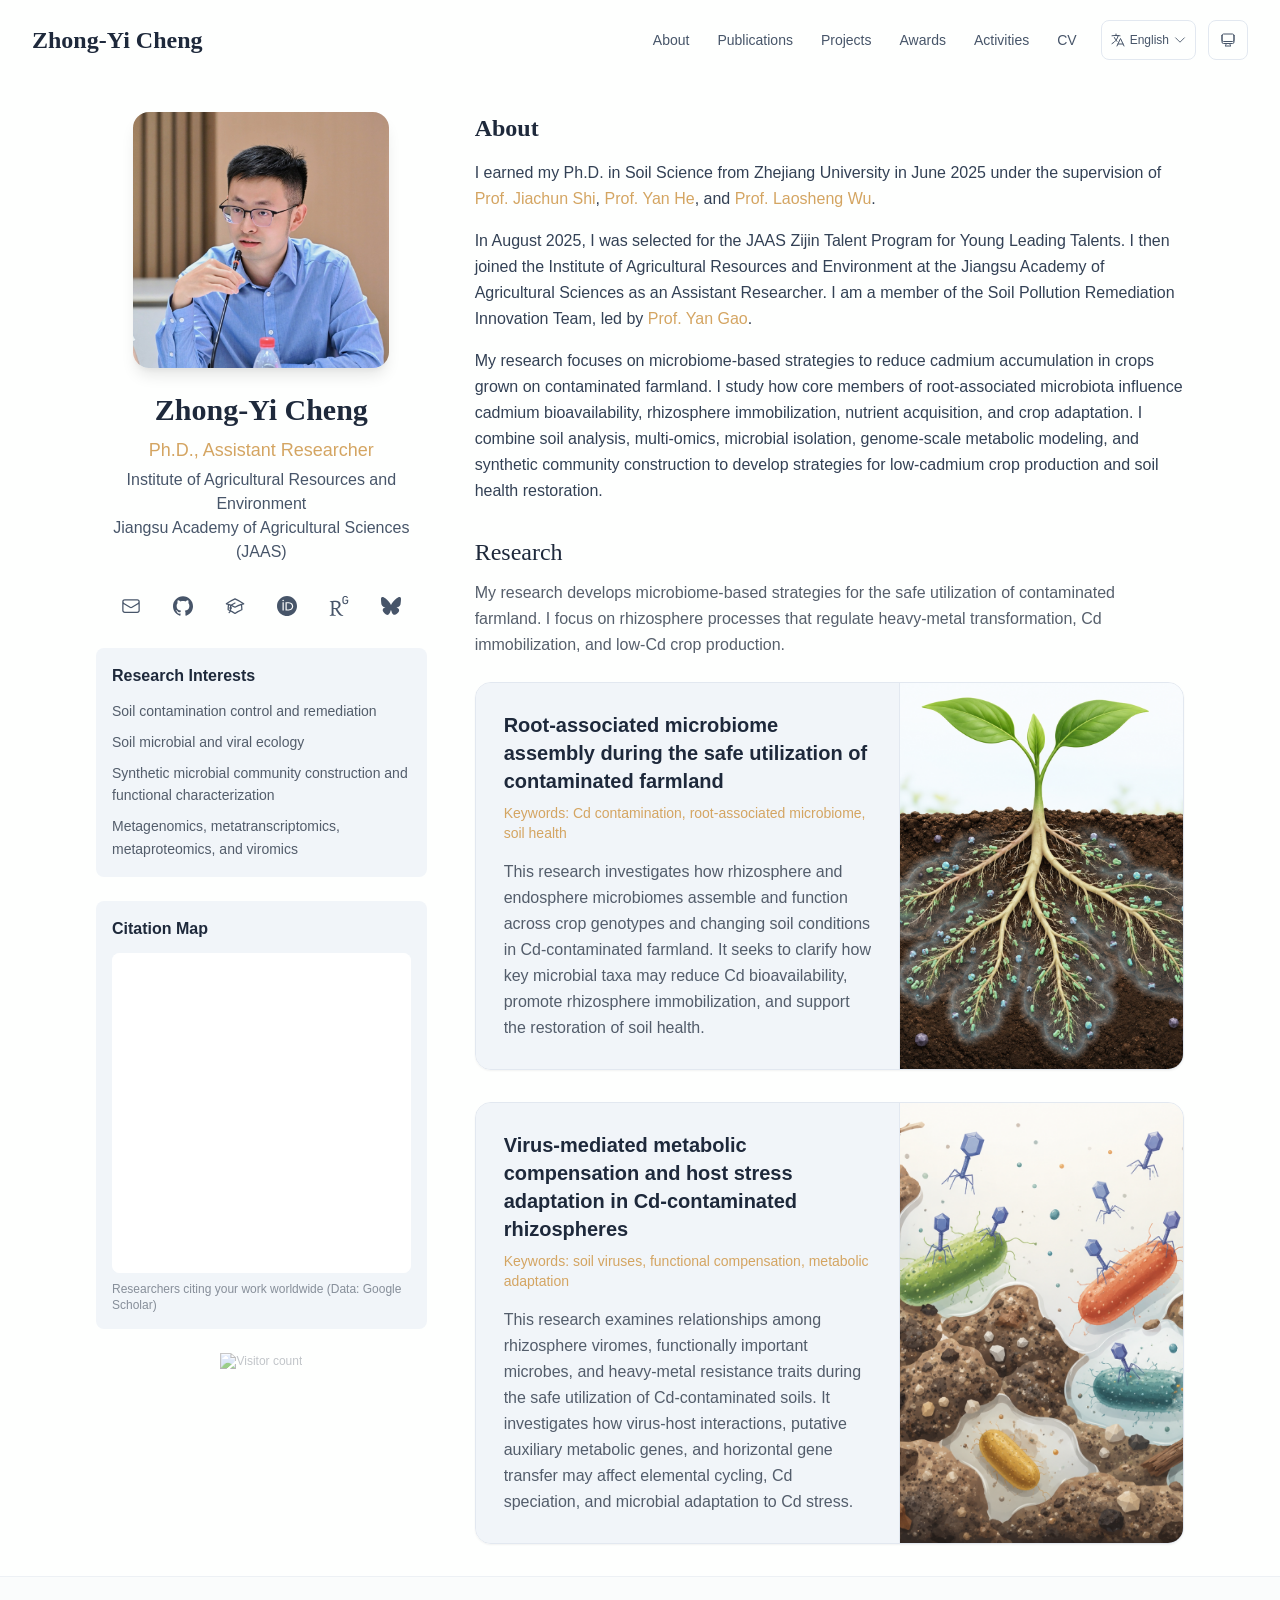
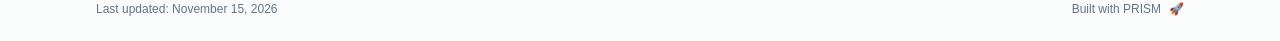
==== commit f3a88716: "Weekly update: citations and citation map (2026-11-15)" ====
--- a/index.html
+++ b/index.html
@@ -63,4 +63,4 @@
 Jiangsu Academy of Agricultural Sciences (JAAS)"/><meta name="creator" content="Zhong-Yi Cheng"/><meta name="publisher" content="Zhong-Yi Cheng"/><meta property="og:title" content="Zhong-Yi Cheng"/><meta property="og:description" content="Zhong-Yi Cheng is an Assistant Researcher at the Institute of Agricultural Resources and Environment, Jiangsu Academy of Agricultural Sciences. His research focuses on the safe utilization of contaminated farmland, the control of heavy-metal pollution in soils, and rhizosphere microbial ecology."/><meta property="og:site_name" content="Zhong-Yi Cheng&#x27;s Academic Website"/><meta property="og:locale" content="en_US"/><meta property="og:type" content="website"/><meta name="twitter:card" content="summary"/><meta name="twitter:title" content="Zhong-Yi Cheng"/><meta name="twitter:description" content="Zhong-Yi Cheng is an Assistant Researcher at the Institute of Agricultural Resources and Environment, Jiangsu Academy of Agricultural Sciences. His research focuses on the safe utilization of contaminated farmland, the control of heavy-metal pollution in soils, and rhizosphere microbial ecology."/><link rel="icon" href="/jaas_logo.svg"/><script>document.querySelectorAll('body link[rel="icon"], body link[rel="apple-touch-icon"]').forEach(el => document.head.appendChild(el))</script><script src="/_next/static/chunks/polyfills-42372ed130431b0a.js" noModule=""></script></head><body class="font-sans antialiased"><div style="visibility:hidden"><nav class="fixed top-0 left-0 right-0 z-50" data-headlessui-state=""><div class="transition-all duration-300 ease-out bg-transparent" style="transform:translateY(-100px)"><div class="max-w-7xl mx-auto px-4 sm:px-6 lg:px-8"><div class="flex justify-between items-center h-16 lg:h-20"><div class="flex-shrink-0" tabindex="0"><a class="text-xl lg:text-2xl font-serif font-semibold text-primary hover:text-accent transition-colors duration-200" href="/">Zhong-Yi Cheng</a></div><div class="hidden lg:block"><div class="ml-10 flex items-center space-x-3"><div class="relative flex items-baseline space-x-1"><a data-nav-href="/" class="relative px-3 py-2 text-sm font-medium rounded-lg transition-colors duration-150 text-primary" href="/">About</a><a data-nav-href="/publications" class="relative px-3 py-2 text-sm font-medium rounded-lg transition-colors duration-150 text-neutral-600" href="/publications/">Publications</a><a data-nav-href="/grants" class="relative px-3 py-2 text-sm font-medium rounded-lg transition-colors duration-150 text-neutral-600" href="/grants/">Projects</a><a data-nav-href="/awards" class="relative px-3 py-2 text-sm font-medium rounded-lg transition-colors duration-150 text-neutral-600" href="/awards/">Awards</a><a data-nav-href="/activities" class="relative px-3 py-2 text-sm font-medium rounded-lg transition-colors duration-150 text-neutral-600" href="/activities/">Activities</a><a data-nav-href="/cv" class="relative px-3 py-2 text-sm font-medium rounded-lg transition-colors duration-150 text-neutral-600" href="/cv/">CV</a></div><div class="flex items-center justify-center w-14 h-10 rounded-lg border border-neutral-200 dark:border-[rgba(148,163,184,0.24)] bg-background dark:bg-neutral-800"><div class="w-6 h-4 rounded bg-neutral-300 animate-pulse"></div></div><div class="flex items-center justify-center w-10 h-10 rounded-lg border border-neutral-200 dark:border-[rgba(148,163,184,0.24)] bg-background dark:bg-neutral-800"><div class="w-4 h-4 rounded-full bg-neutral-300 animate-pulse"></div></div></div></div><div class="lg:hidden flex items-center space-x-2"><div class="flex items-center justify-center w-14 h-10 rounded-lg border border-neutral-200 dark:border-[rgba(148,163,184,0.24)] bg-background dark:bg-neutral-800"><div class="w-6 h-4 rounded bg-neutral-300 animate-pulse"></div></div><div class="flex items-center justify-center w-10 h-10 rounded-lg border border-neutral-200 dark:border-[rgba(148,163,184,0.24)] bg-background dark:bg-neutral-800"><div class="w-4 h-4 rounded-full bg-neutral-300 animate-pulse"></div></div><button class="inline-flex items-center justify-center p-2 rounded-md text-neutral-600 hover:text-primary hover:bg-neutral-100 dark:hover:bg-neutral-800 focus:outline-none focus:ring-2 focus:ring-inset focus:ring-accent transition-colors duration-200" id="headlessui-disclosure-button-«R7pdb»" type="button" aria-expanded="false" data-headlessui-state=""><span class="sr-only">Open main menu</span><div><svg xmlns="http://www.w3.org/2000/svg" fill="none" viewBox="0 0 24 24" stroke-width="1.5" stroke="currentColor" aria-hidden="true" data-slot="icon" class="block h-6 w-6"><path stroke-linecap="round" stroke-linejoin="round" d="M3.75 6.75h16.5M3.75 12h16.5m-16.5 5.25h16.5"></path></svg></div></button></div></div></div></div></nav><main class="min-h-screen pt-16 lg:pt-20"><div class="max-w-6xl mx-auto px-4 sm:px-6 lg:px-8 py-8 bg-background min-h-screen"><div class="grid grid-cols-1 lg:grid-cols-3 gap-12"><div class="lg:col-span-1"><div class="sticky top-8" style="opacity:0;transform:translateY(20px)"><div class="w-64 h-64 mx-auto mb-6 rounded-2xl overflow-hidden shadow-lg hover:shadow-xl transition-all duration-200 hover:scale-105"><img alt="Zhong-Yi Cheng" width="256" height="256" decoding="async" data-nimg="1" class="w-full h-full object-cover object-[32%_center]" style="color:transparent" src="/bio.jpg"/></div><div class="text-center mb-6"><h1 class="text-3xl font-serif font-bold text-primary mb-2">Zhong-Yi Cheng</h1><p class="text-lg text-accent font-medium mb-1">Ph.D., Assistant Researcher</p><p class="text-neutral-600 mb-2 whitespace-pre-line">Institute of Agricultural Resources and Environment
 Jiangsu Academy of Agricultural Sciences (JAAS)</p></div><div class="flex flex-wrap justify-center gap-3 sm:gap-4 mb-6 relative px-2"><a href="mailto:zycheng@jaas.ac.cn" rel="noopener noreferrer" class="p-2 sm:p-2 text-neutral-600 dark:text-neutral-400 hover:text-accent transition-colors duration-200" aria-label="Email"><svg xmlns="http://www.w3.org/2000/svg" fill="none" viewBox="0 0 24 24" stroke-width="1.5" stroke="currentColor" aria-hidden="true" data-slot="icon" class="h-5 w-5"><path stroke-linecap="round" stroke-linejoin="round" d="M21.75 6.75v10.5a2.25 2.25 0 0 1-2.25 2.25h-15a2.25 2.25 0 0 1-2.25-2.25V6.75m19.5 0A2.25 2.25 0 0 0 19.5 4.5h-15a2.25 2.25 0 0 0-2.25 2.25m19.5 0v.243a2.25 2.25 0 0 1-1.07 1.916l-7.5 4.615a2.25 2.25 0 0 1-2.36 0L3.32 8.91a2.25 2.25 0 0 1-1.07-1.916V6.75"></path></svg></a><a href="https://github.com/chengzhongyi8" target="_blank" rel="noopener noreferrer" class="p-2 sm:p-2 text-neutral-600 dark:text-neutral-400 hover:text-accent transition-colors duration-200" aria-label="GitHub"><svg stroke="currentColor" fill="currentColor" stroke-width="0" role="img" viewBox="0 0 24 24" class="h-5 w-5" height="1em" width="1em" xmlns="http://www.w3.org/2000/svg"><path d="M12 .297c-6.63 0-12 5.373-12 12 0 5.303 3.438 9.8 8.205 11.385.6.113.82-.258.82-.577 0-.285-.01-1.04-.015-2.04-3.338.724-4.042-1.61-4.042-1.61C4.422 18.07 3.633 17.7 3.633 17.7c-1.087-.744.084-.729.084-.729 1.205.084 1.838 1.236 1.838 1.236 1.07 1.835 2.809 1.305 3.495.998.108-.776.417-1.305.76-1.605-2.665-.3-5.466-1.332-5.466-5.93 0-1.31.465-2.38 1.235-3.22-.135-.303-.54-1.523.105-3.176 0 0 1.005-.322 3.3 1.23.96-.267 1.98-.399 3-.405 1.02.006 2.04.138 3 .405 2.28-1.552 3.285-1.23 3.285-1.23.645 1.653.24 2.873.12 3.176.765.84 1.23 1.91 1.23 3.22 0 4.61-2.805 5.625-5.475 5.92.42.36.81 1.096.81 2.22 0 1.606-.015 2.896-.015 3.286 0 .315.21.69.825.57C20.565 22.092 24 17.592 24 12.297c0-6.627-5.373-12-12-12"></path></svg></a><a href="https://scholar.google.com/citations?user=j_Rx_SkAAAAJ&amp;hl=en" target="_blank" rel="noopener noreferrer" class="p-2 sm:p-2 text-neutral-600 dark:text-neutral-400 hover:text-accent transition-colors duration-200" aria-label="Google Scholar"><svg xmlns="http://www.w3.org/2000/svg" fill="none" viewBox="0 0 24 24" stroke-width="1.5" stroke="currentColor" aria-hidden="true" data-slot="icon" class="h-5 w-5"><path stroke-linecap="round" stroke-linejoin="round" d="M4.26 10.147a60.438 60.438 0 0 0-.491 6.347A48.62 48.62 0 0 1 12 20.904a48.62 48.62 0 0 1 8.232-4.41 60.46 60.46 0 0 0-.491-6.347m-15.482 0a50.636 50.636 0 0 0-2.658-.813A59.906 59.906 0 0 1 12 3.493a59.903 59.903 0 0 1 10.399 5.84c-.896.248-1.783.52-2.658.814m-15.482 0A50.717 50.717 0 0 1 12 13.489a50.702 50.702 0 0 1 7.74-3.342M6.75 15a.75.75 0 1 0 0-1.5.75.75 0 0 0 0 1.5Zm0 0v-3.675A55.378 55.378 0 0 1 12 8.443m-7.007 11.55A5.981 5.981 0 0 0 6.75 15.75v-1.5"></path></svg></a><a href="https://orcid.org/0000-0001-8029-3517" target="_blank" rel="noopener noreferrer" class="p-2 sm:p-2 text-neutral-600 dark:text-neutral-400 hover:text-accent transition-colors duration-200" aria-label="ORCID"><svg viewBox="0 0 24 24" fill="currentColor" class="h-5 w-5" xmlns="http://www.w3.org/2000/svg"><path d="M12 0C5.372 0 0 5.372 0 12s5.372 12 12 12 12-5.372 12-12S18.628 0 12 0zM7.369 4.378c.525 0 .947.431.947.947s-.422.947-.947.947a.95.95 0 0 1-.947-.947c0-.525.422-.947.947-.947zm-.722 3.038h1.444v10.041H6.647V7.416zm3.562 0h3.9c3.712 0 5.344 2.653 5.344 5.025 0 2.578-2.016 5.025-5.325 5.025h-3.919V7.416zm1.444 1.303v7.444h2.297c3.272 0 4.022-2.484 4.022-3.722 0-2.016-1.284-3.722-4.097-3.722h-2.222z"></path></svg></a><a href="https://www.researchgate.net/profile/Zhongyi-Cheng-2?ev=hdr_xprf" target="_blank" rel="noopener noreferrer" class="p-2 sm:p-2 text-neutral-600 dark:text-neutral-400 hover:text-accent transition-colors duration-200" aria-label="ResearchGate"><svg stroke="currentColor" fill="currentColor" stroke-width="0" role="img" viewBox="0 0 24 24" class="h-5 w-5" height="1em" width="1em" xmlns="http://www.w3.org/2000/svg"><path d="M19.586 0c-.818 0-1.508.19-2.073.565-.563.377-.97.936-1.213 1.68a3.193 3.193 0 0 0-.112.437 8.365 8.365 0 0 0-.078.53 9 9 0 0 0-.05.727c-.01.282-.013.621-.013 1.016a31.121 31.123 0 0 0 .014 1.017 9 9 0 0 0 .05.727 7.946 7.946 0 0 0 .077.53h-.005a3.334 3.334 0 0 0 .113.438c.245.743.65 1.303 1.214 1.68.565.376 1.256.564 2.075.564.8 0 1.536-.213 2.105-.603.57-.39.94-.916 1.175-1.65.076-.235.135-.558.177-.93a10.9 10.9 0 0 0 .043-1.207v-.82c0-.095-.047-.142-.14-.142h-3.064c-.094 0-.14.047-.14.141v.956c0 .094.046.14.14.14h1.666c.056 0 .084.03.084.086 0 .36 0 .62-.036.865-.038.244-.1.447-.147.606-.108.385-.348.664-.638.876-.29.212-.738.35-1.227.35-.545 0-.901-.15-1.21-.353-.306-.203-.517-.454-.67-.915a3.136 3.136 0 0 1-.147-.762 17.366 17.367 0 0 1-.034-.656c-.01-.26-.014-.572-.014-.939a26.401 26.403 0 0 1 .014-.938 15.821 15.822 0 0 1 .035-.656 3.19 3.19 0 0 1 .148-.76 1.89 1.89 0 0 1 .742-1.01c.344-.244.593-.352 1.137-.352.508 0 .815.096 1.144.303.33.207.528.492.764.925.047.094.111.118.198.07l1.044-.43c.075-.048.09-.115.042-.199a3.549 3.549 0 0 0-.466-.742 3 3 0 0 0-.679-.607 3.313 3.313 0 0 0-.903-.41A4.068 4.068 0 0 0 19.586 0zM8.217 5.836c-1.69 0-3.036.086-4.297.086-1.146 0-2.291 0-3.007-.029v.831l1.088.2c.744.144 1.174.488 1.174 2.264v11.288c0 1.777-.43 2.12-1.174 2.263l-1.088.2v.832c.773-.029 2.12-.086 3.465-.086 1.29 0 2.951.057 3.667.086v-.831l-1.49-.2c-.773-.115-1.174-.487-1.174-2.264v-4.784c.688.057 1.29.057 2.206.057 1.748 3.123 3.41 5.472 4.355 6.56.86 1.032 2.177 1.691 3.839 1.691.487 0 1.003-.086 1.318-.23v-.744c-1.031 0-2.063-.716-2.808-1.518-1.26-1.376-2.95-3.582-4.355-6.074 2.32-.545 4.04-2.722 4.04-4.9 0-3.208-2.492-4.698-5.758-4.698zm-.515 1.29c2.406 0 3.839 1.26 3.839 3.552 0 2.263-1.547 3.782-4.097 3.782-.974 0-1.404-.03-2.063-.086v-7.19c.66-.059 1.547-.059 2.32-.059z"></path></svg></a><a href="https://bsky.app/profile/zycheng.bsky.social" target="_blank" rel="noopener noreferrer" class="p-2 sm:p-2 text-neutral-600 dark:text-neutral-400 hover:text-accent transition-colors duration-200" aria-label="Bluesky"><svg stroke="currentColor" fill="currentColor" stroke-width="0" role="img" viewBox="0 0 24 24" class="h-5 w-5" height="1em" width="1em" xmlns="http://www.w3.org/2000/svg"><path d="M12 10.8c-1.087-2.114-4.046-6.053-6.798-7.995C2.566.944 1.561 1.266.902 1.565.139 1.908 0 3.08 0 3.768c0 .69.378 5.65.624 6.479.815 2.736 3.713 3.66 6.383 3.364.136-.02.275-.039.415-.056-.138.022-.276.04-.415.056-3.912.58-7.387 2.005-2.83 7.078 5.013 5.19 6.87-1.113 7.823-4.308.953 3.195 2.05 9.271 7.733 4.308 4.267-4.308 1.172-6.498-2.74-7.078a8.741 8.741 0 0 1-.415-.056c.14.017.279.036.415.056 2.67.297 5.568-.628 6.383-3.364.246-.828.624-5.79.624-6.478 0-.69-.139-1.861-.902-2.206-.659-.298-1.664-.62-4.3 1.24C16.046 4.748 13.087 8.687 12 10.8Z"></path></svg></a></div><div class="bg-neutral-100 dark:bg-neutral-800 rounded-lg p-4 mb-6 hover:shadow-lg transition-all duration-200 hover:scale-[1.02]"><h3 class="font-semibold text-primary mb-3">Research Interests</h3><div class="space-y-2 text-sm leading-relaxed text-primary/75 dark:!text-primary/85"><div>Soil contamination control and remediation</div><div>Soil microbial and viral ecology</div><div>Synthetic microbial community construction and functional characterization</div><div>Metagenomics, metatranscriptomics, metaproteomics, and viromics</div></div></div><div class="bg-neutral-100 dark:bg-neutral-800 rounded-lg p-4 mb-6 hover:shadow-lg transition-all duration-200"><div class="mb-3"><h3 class="font-semibold text-primary">Citation Map</h3></div><iframe src="/citation_map.html" title="Google Scholar citation map" class="w-full h-[320px] rounded-lg border-0 bg-white" loading="lazy" sandbox="allow-scripts allow-same-origin"></iframe><p class="mt-2 text-xs text-primary/50 dark:text-primary/40">Researchers citing your work worldwide (Data: Google Scholar)</p></div><div class="mb-6 flex justify-center"><a href="https://hits.sh/chengzhongyi8.github.io/" target="_blank" rel="noopener noreferrer" class="text-xs text-primary/45 dark:text-primary/45 hover:text-accent transition-colors"><img src="https://hits.sh/chengzhongyi8.github.io.svg?label=visits&amp;color=64748b&amp;labelColor=0f172a" alt="Visitor count" class="h-4 opacity-60 hover:opacity-90 transition-opacity"/></a></div></div></div><div class="lg:col-span-2 space-y-8"><section id="about" class="scroll-mt-24 space-y-8"><section style="opacity:0;transform:translateY(20px)"><h2 class="text-2xl font-serif font-bold text-primary mb-4">About</h2><div class="text-neutral-700 dark:text-neutral-600 leading-relaxed"><p class="mb-4 last:mb-0">I earned my Ph.D. in Soil Science from Zhejiang University in June 2025 under the supervision of <a href="https://person.zju.edu.cn/0006208" node="[object Object]" target="_blank" rel="noopener noreferrer" class="text-accent font-medium transition-all duration-200 rounded hover:bg-accent/10 hover:shadow-sm">Prof. Jiachun Shi</a>, <a href="https://person.zju.edu.cn/heyan" node="[object Object]" target="_blank" rel="noopener noreferrer" class="text-accent font-medium transition-all duration-200 rounded hover:bg-accent/10 hover:shadow-sm">Prof. Yan He</a>, and <a href="https://profiles.ucr.edu/app/home/profile/laowu" node="[object Object]" target="_blank" rel="noopener noreferrer" class="text-accent font-medium transition-all duration-200 rounded hover:bg-accent/10 hover:shadow-sm">Prof. Laosheng Wu</a>.</p>
 <p class="mb-4 last:mb-0">In August 2025, I was selected for the JAAS Zijin Talent Program for Young Leading Talents. I then joined the Institute of Agricultural Resources and Environment at the Jiangsu Academy of Agricultural Sciences as an Assistant Researcher. I am a member of the Soil Pollution Remediation Innovation Team, led by <a href="https://newzhs.jaas.ac.cn/rcdw/zjml/yjy/art/2018/art_eda338e39ff94f17a3510f3abfdeb431.html" node="[object Object]" target="_blank" rel="noopener noreferrer" class="text-accent font-medium transition-all duration-200 rounded hover:bg-accent/10 hover:shadow-sm">Prof. Yan Gao</a>.</p>
-<p class="mb-4 last:mb-0">My research focuses on microbiome-based strategies to reduce cadmium accumulation in crops grown on contaminated farmland. I study how core members of root-associated microbiota influence cadmium bioavailability, rhizosphere immobilization, nutrient acquisition, and crop adaptation. I combine soil analysis, multi-omics, microbial isolation, genome-scale metabolic modeling, and synthetic community construction to develop strategies for low-cadmium crop production and soil health restoration.</p></div></section><div class="space-y-6" style="opacity:0;transform:translateY(20px)"><div class="space-y-3"><h2 class="font-serif text-2xl font-normal text-primary">Research</h2><p class="text-primary/75 dark:text-primary/80 leading-relaxed">My research develops microbiome-based strategies for the safe utilization of contaminated farmland. I focus on rhizosphere processes that regulate heavy-metal transformation, Cd immobilization, and low-Cd crop production.</p></div><div class="space-y-8"><article class="group grid grid-cols-1 xl:grid-cols-[3fr_2fr] gap-0 overflow-hidden rounded-2xl border border-neutral-200 dark:border-neutral-800 bg-neutral-50/80 dark:bg-neutral-900/40 shadow-sm transition-all duration-300 hover:-translate-y-1 hover:shadow-xl"><div class="p-6 md:p-7 bg-neutral-100 dark:bg-neutral-800/80 border-b xl:border-b-0 xl:border-r border-neutral-200 dark:border-neutral-800"><h3 class="text-xl font-semibold text-primary mb-2">Root-associated microbiome assembly during the safe utilization of contaminated farmland</h3><div class="text-sm font-medium text-accent mb-4">Keywords: Cd contamination, root-associated microbiome, soil health</div><p class="text-primary/75 dark:text-primary/80 leading-relaxed text-sm md:text-base">This research investigates how rhizosphere and endosphere microbiomes assemble and function across crop genotypes and changing soil conditions in Cd-contaminated farmland. It seeks to clarify how key microbial taxa may reduce Cd bioavailability, promote rhizosphere immobilization, and support the restoration of soil health.</p></div><figure class="relative bg-neutral-100 dark:bg-neutral-800"><img src="/research/focus1.jpg" alt="Root-associated microbiome assembly during the safe utilization of contaminated farmland" loading="lazy" class="w-full h-full min-h-64 object-cover transition-transform duration-500 ease-out group-hover:scale-105"/></figure></article><article class="group grid grid-cols-1 xl:grid-cols-[3fr_2fr] gap-0 overflow-hidden rounded-2xl border border-neutral-200 dark:border-neutral-800 bg-neutral-50/80 dark:bg-neutral-900/40 shadow-sm transition-all duration-300 hover:-translate-y-1 hover:shadow-xl"><div class="p-6 md:p-7 bg-neutral-100 dark:bg-neutral-800/80 border-b xl:border-b-0 xl:border-r border-neutral-200 dark:border-neutral-800"><h3 class="text-xl font-semibold text-primary mb-2">Virus-mediated metabolic compensation and host stress adaptation in Cd-contaminated rhizospheres</h3><div class="text-sm font-medium text-accent mb-4">Keywords: soil viruses, functional compensation, metabolic adaptation</div><p class="text-primary/75 dark:text-primary/80 leading-relaxed text-sm md:text-base">This research examines relationships among rhizosphere viromes, functionally important microbes, and heavy-metal resistance traits during the safe utilization of Cd-contaminated soils. It investigates how virus-host interactions, putative auxiliary metabolic genes, and horizontal gene transfer may affect elemental cycling, Cd speciation, and microbial adaptation to Cd stress.</p></div><figure class="relative bg-neutral-100 dark:bg-neutral-800"><img src="/research/focus2.jpg" alt="Virus-mediated metabolic compensation and host stress adaptation in Cd-contaminated rhizospheres" loading="lazy" class="w-full h-full min-h-64 object-cover transition-transform duration-500 ease-out group-hover:scale-105"/></figure></article></div></div></section></div></div></div><!--$--><!--/$--><!--$--><!--/$--></main><footer class="border-t border-neutral-200/50 bg-neutral-50/50 dark:bg-neutral-900/50 dark:border-neutral-700/50"><div class="max-w-6xl mx-auto px-4 sm:px-6 lg:px-8 py-6"><div class="flex flex-col sm:flex-row justify-between items-center gap-2"><p class="text-xs text-neutral-500">Last updated<!-- -->: <!-- -->November 08, 2026</p><p class="text-xs text-neutral-500 flex items-center"><a href="https://github.com/xyjoey/PRISM" target="_blank" rel="noopener noreferrer">Built with PRISM</a><span class="ml-2">🚀</span></p></div></div></footer></div><script src="/_next/static/chunks/webpack-679b75d1c4c2027c.js" async=""></script><script>(self.__next_f=self.__next_f||[]).push([0])</script><script>self.__next_f.push([1,"1:\"$Sreact.fragment\"\n3:I[3719,[\"534\",\"static/chunks/534-178e4fb86ea8b3af.js\",\"874\",\"static/chunks/874-7c5eb7db8d3a51f7.js\",\"291\",\"static/chunks/291-e39730cc9327e39b.js\",\"177\",\"static/chunks/app/layout-350f870ce7b71e7e.js\"],\"ThemeProvider\"]\n4:I[310,[\"534\",\"static/chunks/534-178e4fb86ea8b3af.js\",\"874\",\"static/chunks/874-7c5eb7db8d3a51f7.js\",\"291\",\"static/chunks/291-e39730cc9327e39b.js\",\"177\",\"static/chunks/app/layout-350f870ce7b71e7e.js\"],\"LocaleProvider\"]\n5:I[4574,[\"534\",\"static/chunks/534-178e4fb86ea8b3af.js\",\"874\",\"static/chunks/874-7c5eb7db8d3a51f7.js\",\"291\",\"static/chunks/291-e39730cc9327e39b.js\",\"177\",\"static/chunks/app/layout-350f870ce7b71e7e.js\"],\"default\"]\n6:I[7555,[],\"\"]\n7:I[1295,[],\"\"]\n8:I[2548,[\"534\",\"static/chunks/534-178e4fb86ea8b3af.js\",\"874\",\"static/chunks/874-7c5eb7db8d3a51f7.js\",\"291\",\"static/chunks/291-e39730cc9327e39b.js\",\"177\",\"static/chunks/app/layout-350f870ce7b71e7e.js\"],\"default\"]\n9:I[2038,[\"362\",\"static/chunks/30a37ab2-1812c0761da55227.js\",\"534\",\"static/chunks/534-178e4fb86ea8b3af.js\",\"870\",\"static/chunks/870-9fb0e175bad2186e.js\",\"874\",\"static/chunks/874-7c5eb7db8d3a51f7.js\",\"511\",\"static/chunks/511-969deba46fd389aa.js\",\"748\",\"static/chunks/748-aaba0b0c94c3db1b.js\",\"974\",\"static/chunks/app/page-4d287f6b8c0aaf68.js\"],\"default\"]\nb:I[9665,[],\"MetadataBoundary\"]\nd:I[9665,[],\"OutletBoundary\"]\n10:I[4911,[],\"AsyncMetadataOutlet\"]\n12:I[9665,[],\"ViewportBoundary\"]\n14:I[6614,[],\"\"]\n:HL[\"/_next/static/css/5e52a4a006a4eb9d.css\",\"style\"]\n2:T5d7,\n    try {\n      const cfg = {\"enabled\":true,\"locales\":[\"zh\",\"en\"],\"defaultLocale\":\"en\",\"mode\":\"auto\",\"fixedLocale\":\"en\",\"persist\":true,\"switcher\":true,\"labels\":{\"zh\":\"中文\",\"en\":\"English\"}};\n      const storageKey = 'locale-storage';\n      const normalize = (value) =\u003e typeof value === 'string' ? value.trim().replace('_', '-').toLowerCase() : '';\n      const matchLocale = (candidate) =\u003e {\n        const normalized = normalize(candidate);\n        if (!normalized) return null;\n        if (cfg.locales.includes(normalized)) return normalized;\n        const language"])</script><script>self.__next_f.push([1," = normalized.split('-')[0];\n        if (cfg.locales.includes(language)) return language;\n        return null;\n      };\n\n      let resolved = null;\n\n      if (!cfg.enabled) {\n        resolved = cfg.defaultLocale;\n      } else if (cfg.persist) {\n        resolved = matchLocale(localStorage.getItem(storageKey));\n      }\n\n      if (!resolved) {\n        if (cfg.mode === 'fixed') {\n          resolved = cfg.fixedLocale;\n        } else {\n          resolved = matchLocale(navigator.language);\n        }\n      }\n\n      if (!resolved) {\n        resolved = cfg.defaultLocale;\n      }\n\n      const root = document.documentElement;\n      root.lang = resolved;\n      root.setAttribute('data-locale', resolved);\n\n      if (cfg.persist) {\n        localStorage.setItem(storageKey, resolved);\n      }\n    } catch (e) {\n      const root = document.documentElement;\n      root.lang = 'en';\n      root.setAttribute('data-locale', 'en');\n    }\n  a:T4a9,I earned my Ph.D. in Soil Science from Zhejiang University in June 2025 under the supervision of [Prof. Jiachun Shi](https://person.zju.edu.cn/0006208), [Prof. Yan He](https://person.zju.edu.cn/heyan), and [Prof. Laosheng Wu](https://profiles.ucr.edu/app/home/profile/laowu).\n\nIn August 2025, I was selected for the JAAS Zijin Talent Program for Young Leading Talents. I then joined the Institute of Agricultural Resources and Environment at the Jiangsu Academy of Agricultural Sciences as an Assistant Researcher. I am a member of the Soil Pollution Remediation Innovation Team, led by [Prof. Yan Gao](https://newzhs.jaas.ac.cn/rcdw/zjml/yjy/art/2018/art_eda338e39ff94f17a3510f3abfdeb431.html).\n\nMy research focuses on microbiome-based strategies to reduce cadmium accumulation in crops grown on contaminated farmland. I study how core members of root-associated microbiota influence cadmium bioavailability, rhizosphere immobilization, nutrient acquisition, and crop adaptation. I combine soil analysis, multi-omics, microbial isolation, genome-scale metabolic modeling, and synthetic community construction to d"])</script><script>self.__next_f.push([1,"evelop strategies for low-cadmium crop production and soil health restoration.\n"])</script><script>self.__next_f.push([1,"0:{\"P\":null,\"b\":\"1T-u4SwoBFd5F82fwgpb4\",\"p\":\"\",\"c\":[\"\",\"\"],\"i\":false,\"f\":[[[\"\",{\"children\":[\"__PAGE__\",{}]},\"$undefined\",\"$undefined\",true],[\"\",[\"$\",\"$1\",\"c\",{\"children\":[[[\"$\",\"link\",\"0\",{\"rel\":\"stylesheet\",\"href\":\"/_next/static/css/5e52a4a006a4eb9d.css\",\"precedence\":\"next\",\"crossOrigin\":\"$undefined\",\"nonce\":\"$undefined\"}]],[\"$\",\"html\",null,{\"lang\":\"en\",\"className\":\"scroll-smooth\",\"suppressHydrationWarning\":true,\"children\":[[\"$\",\"head\",null,{\"children\":[[\"$\",\"link\",null,{\"rel\":\"icon\",\"href\":\"/jaas_logo.svg\",\"type\":\"image/svg+xml\"}],[\"$\",\"link\",null,{\"rel\":\"dns-prefetch\",\"href\":\"https://jialeliu.com\"}],[\"$\",\"link\",null,{\"rel\":\"preconnect\",\"href\":\"https://jialeliu.com\",\"crossOrigin\":\"\"}],[\"$\",\"link\",null,{\"rel\":\"preload\",\"as\":\"font\",\"type\":\"font/woff2\",\"href\":\"https://jialeliu.com/fonts/georgiab.woff2\",\"crossOrigin\":\"\"}],[\"$\",\"script\",null,{\"dangerouslySetInnerHTML\":{\"__html\":\"\\n              try {\\n                const theme = localStorage.getItem('theme-storage');\\n                const parsed = theme ? JSON.parse(theme) : null;\\n                const setting = parsed?.state?.theme || 'system';\\n                const prefersDark = typeof window !== 'undefined' \u0026\u0026 window.matchMedia \u0026\u0026 window.matchMedia('(prefers-color-scheme: dark)').matches;\\n                const effective = setting === 'dark' ? 'dark' : (setting === 'light' ? 'light' : (prefersDark ? 'dark' : 'light'));\\n                var root = document.documentElement;\\n                root.classList.add(effective);\\n                root.setAttribute('data-theme', effective);\\n              } catch (e) {\\n                var root = document.documentElement;\\n                root.classList.add('light');\\n                root.setAttribute('data-theme', 'light');\\n              }\\n            \"}}],[\"$\",\"script\",null,{\"dangerouslySetInnerHTML\":{\"__html\":\"$2\"}}]]}],[\"$\",\"body\",null,{\"className\":\"font-sans antialiased\",\"children\":[\"$\",\"$L3\",null,{\"children\":[\"$\",\"$L4\",null,{\"config\":{\"enabled\":true,\"locales\":[\"zh\",\"en\"],\"defaultLocale\":\"en\",\"mode\":\"auto\",\"fixedLocale\":\"en\",\"persist\":true,\"switcher\":true,\"labels\":{\"zh\":\"中文\",\"en\":\"English\"}},\"children\":[[\"$\",\"$L5\",null,{\"items\":[{\"title\":\"About\",\"type\":\"page\",\"target\":\"about\",\"href\":\"/\"},{\"title\":\"Publications\",\"type\":\"page\",\"target\":\"publications\",\"href\":\"/publications\"},{\"title\":\"Projects\",\"type\":\"page\",\"target\":\"grants\",\"href\":\"/grants\"},{\"title\":\"Awards\",\"type\":\"page\",\"target\":\"awards\",\"href\":\"/awards\"},{\"title\":\"Activities\",\"type\":\"page\",\"target\":\"activities\",\"href\":\"/activities\"},{\"title\":\"CV\",\"type\":\"page\",\"target\":\"cv\",\"href\":\"/cv\"}],\"siteTitle\":\"Zhong-Yi Cheng\",\"enableOnePageMode\":false,\"i18n\":\"$0:f:0:1:1:props:children:1:props:children:1:props:children:props:children:props:config\",\"itemsByLocale\":{\"zh\":[{\"title\":\"关于我\",\"type\":\"page\",\"target\":\"about\",\"href\":\"/\"},{\"title\":\"论文\",\"type\":\"page\",\"target\":\"publications\",\"href\":\"/publications\"},{\"title\":\"项目\",\"type\":\"page\",\"target\":\"grants\",\"href\":\"/grants\"},{\"title\":\"奖项\",\"type\":\"page\",\"target\":\"awards\",\"href\":\"/awards\"},{\"title\":\"动态\",\"type\":\"page\",\"target\":\"activities\",\"href\":\"/activities\"},{\"title\":\"简历\",\"type\":\"page\",\"target\":\"cv\",\"href\":\"/cv\"}],\"en\":[{\"title\":\"About\",\"type\":\"page\",\"target\":\"about\",\"href\":\"/\"},{\"title\":\"Publications\",\"type\":\"page\",\"target\":\"publications\",\"href\":\"/publications\"},{\"title\":\"Projects\",\"type\":\"page\",\"target\":\"grants\",\"href\":\"/grants\"},{\"title\":\"Awards\",\"type\":\"page\",\"target\":\"awards\",\"href\":\"/awards\"},{\"title\":\"Activities\",\"type\":\"page\",\"target\":\"activities\",\"href\":\"/activities\"},{\"title\":\"CV\",\"type\":\"page\",\"target\":\"cv\",\"href\":\"/cv\"}]},\"siteTitleByLocale\":{\"zh\":\"程中一\",\"en\":\"Zhong-Yi Cheng\"}}],[\"$\",\"main\",null,{\"className\":\"min-h-screen pt-16 lg:pt-20\",\"children\":[\"$\",\"$L6\",null,{\"parallelRouterKey\":\"children\",\"error\":\"$undefined\",\"errorStyles\":\"$undefined\",\"errorScripts\":\"$undefined\",\"template\":[\"$\",\"$L7\",null,{}],\"templateStyles\":\"$undefined\",\"templateScripts\":\"$undefined\",\"notFound\":[[[\"$\",\"title\",null,{\"children\":\"404: This page could not be found.\"}],[\"$\",\"div\",null,{\"style\":{\"fontFamily\":\"system-ui,\\\"Segoe UI\\\",Roboto,Helvetica,Arial,sans-serif,\\\"Apple Color Emoji\\\",\\\"Segoe UI Emoji\\\"\",\"height\":\"100vh\",\"textAlign\":\"center\",\"display\":\"flex\",\"flexDirection\":\"column\",\"alignItems\":\"center\",\"justifyContent\":\"center\"},\"children\":[\"$\",\"div\",null,{\"children\":[[\"$\",\"style\",null,{\"dangerouslySetInnerHTML\":{\"__html\":\"body{color:#000;background:#fff;margin:0}.next-error-h1{border-right:1px solid rgba(0,0,0,.3)}@media (prefers-color-scheme:dark){body{color:#fff;background:#000}.next-error-h1{border-right:1px solid rgba(255,255,255,.3)}}\"}}],[\"$\",\"h1\",null,{\"className\":\"next-error-h1\",\"style\":{\"display\":\"inline-block\",\"margin\":\"0 20px 0 0\",\"padding\":\"0 23px 0 0\",\"fontSize\":24,\"fontWeight\":500,\"verticalAlign\":\"top\",\"lineHeight\":\"49px\"},\"children\":404}],[\"$\",\"div\",null,{\"style\":{\"display\":\"inline-block\"},\"children\":[\"$\",\"h2\",null,{\"style\":{\"fontSize\":14,\"fontWeight\":400,\"lineHeight\":\"49px\",\"margin\":0},\"children\":\"This page could not be found.\"}]}]]}]}]],[]],\"forbidden\":\"$undefined\",\"unauthorized\":\"$undefined\"}]}],[\"$\",\"$L8\",null,{\"lastUpdated\":\"November 08, 2026\",\"lastUpdatedByLocale\":{\"zh\":\"2026年11月8日\",\"en\":\"November 08, 2026\"},\"defaultLocale\":\"en\"}]]}]}]}]]}]]}],{\"children\":[\"__PAGE__\",[\"$\",\"$1\",\"c\",{\"children\":[[\"$\",\"$L9\",null,{\"dataByLocale\":{\"zh\":{\"author\":{\"name\":\"程中一\",\"title\":\"博士，助理研究员\",\"institution\":\"江苏省农业科学院农业资源与环境研究所\",\"avatar\":\"/bio.jpg\"},\"social\":{\"email\":\"zycheng@jaas.ac.cn\",\"location\":\"南京，江苏，中国\",\"location_url\":\"https://www.jaas.ac.cn/\",\"location_details\":[\"江苏省南京市钟灵街50号\"],\"google_scholar\":\"https://scholar.google.com/citations?user=j_Rx_SkAAAAJ\u0026hl=en\",\"orcid\":\"https://orcid.org/0000-0001-8029-3517\",\"researchgate\":\"https://www.researchgate.net/profile/Zhongyi-Cheng-2?ev=hdr_xprf\",\"bluesky\":\"https://bsky.app/profile/zycheng.bsky.social\",\"github\":\"https://github.com/chengzhongyi8\"},\"features\":{\"enable_likes\":false,\"enable_one_page_mode\":false},\"enableOnePageMode\":false,\"researchInterests\":[\"土壤重金属污染控制与修复\",\"土壤微生物生态（病毒生态学）\",\"合成菌群构建与功能解析\",\"宏基因组/转录组/蛋白组/病毒组学分析\"],\"pagesToShow\":[{\"type\":\"about\",\"id\":\"about\",\"sections\":[{\"id\":\"about\",\"type\":\"markdown\",\"source\":\"bio.md\",\"title\":\"关于我\",\"content\":\"2025 年 6 月获浙江大学土壤学博士学位，导师为[施加春教授](https://person.zju.edu.cn/0006208)、[何艳教授](https://person.zju.edu.cn/heyan)、[吴劳生教授](https://profiles.ucr.edu/app/home/profile/laowu)。\\n\\n同年 8 月入选江苏省农业科学院“紫金人才”青年拔尖人才引进计划，现任该院农业资源与环境研究所助理研究员，所在团队为土壤污染修复创新团队，团队首席[高岩研究员](https://newzhs.jaas.ac.cn/rcdw/zjml/yjy/art/2018/art_eda338e39ff94f17a3510f3abfdeb431.html)。\\n\\n围绕受污染耕地安全利用、土壤重金属污染控制与根际微生态健康重构展开系统研究，重点关注微生物互作驱动的根际重金属靶向阻控、作物低镉累积与稳产增效机制。结合土壤理化分析、高通量测序、宏组学解析、微生物分离培养、合成菌群构建及基因组尺度代谢模型等方法，解析土壤-植物-微生物互作过程对重金属污染物形态转化、根际阻控和作物安全生产的调控作用。\\n\"},{\"id\":\"research\",\"type\":\"research\",\"title\":\"研究方向\",\"source\":\"research.toml\",\"description\":\"围绕受污染耕地安全利用、作物低镉累积和根际微生态健康，解析土壤-植物-微生物互作过程对重金属形态转化、根际阻控和作物安全生产的影响机制。\",\"items\":[{\"title\":\"作物根系微生物组对污染耕地安全利用的响应机制\",\"subtitle\":\"关键词：镉污染、根系微生物组、土壤健康\",\"content\":\"解析镉污染耕地中根际与根内微生物组的组装规律、功能特征及其对作物品种和土壤环境变化的响应，阐明关键微生物类群在降低镉生物有效性、强化根际钝化和支撑土壤健康重构中的潜在作用机制。\",\"image\":\"/research/focus1.jpg\"},{\"title\":\"镉污染胁迫下根际病毒组对宿主功能代谢与胁迫适应的补偿机制\",\"subtitle\":\"关键词：土壤病毒、功能补偿、代谢适应\",\"content\":\"聚焦镉污染土壤安全利用过程中根际病毒组、功能微生物和重金属抗性功能的耦合关系，解析病毒-宿主互作、潜在辅助代谢基因和水平基因转移对伴生元素循环、镉形态调控及微生物胁迫适应的潜在作用。\",\"image\":\"/research/focus2.jpg\"}]}]}]},\"en\":{\"author\":{\"name\":\"Zhong-Yi Cheng\",\"title\":\"Ph.D., Assistant Researcher\",\"institution\":\"Institute of Agricultural Resources and Environment\\nJiangsu Academy of Agricultural Sciences (JAAS)\",\"avatar\":\"/bio.jpg\"},\"social\":{\"email\":\"zycheng@jaas.ac.cn\",\"location\":\"Nanjing, Jiangsu, China\",\"location_url\":\"https://www.jaas.ac.cn/\",\"location_details\":[\"Institute of Agricultural Resources and Environment,\",\"Jiangsu Academy of Agricultural Sciences\"],\"google_scholar\":\"https://scholar.google.com/citations?user=j_Rx_SkAAAAJ\u0026hl=en\",\"orcid\":\"https://orcid.org/0000-0001-8029-3517\",\"researchgate\":\"https://www.researchgate.net/profile/Zhongyi-Cheng-2?ev=hdr_xprf\",\"bluesky\":\"https://bsky.app/profile/zycheng.bsky.social\",\"github\":\"https://github.com/chengzhongyi8\"},\"features\":{\"enable_likes\":false,\"enable_one_page_mode\":false},\"enableOnePageMode\":false,\"researchInterests\":[\"Soil contamination control and remediation\",\"Soil microbial and viral ecology\",\"Synthetic microbial community construction and functional characterization\",\"Metagenomics, metatranscriptomics, metaproteomics, and viromics\"],\"pagesToShow\":[{\"type\":\"about\",\"id\":\"about\",\"sections\":[{\"id\":\"about\",\"type\":\"markdown\",\"source\":\"bio.md\",\"title\":\"About\",\"content\":\"$a\"},{\"id\":\"research\",\"type\":\"research\",\"title\":\"Research\",\"source\":\"research.toml\",\"description\":\"My research develops microbiome-based strategies for the safe utilization of contaminated farmland. I focus on rhizosphere processes that regulate heavy-metal transformation, Cd immobilization, and low-Cd crop production.\",\"items\":[{\"title\":\"Root-associated microbiome assembly during the safe utilization of contaminated farmland\",\"subtitle\":\"Keywords: Cd contamination, root-associated microbiome, soil health\",\"content\":\"This research investigates how rhizosphere and endosphere microbiomes assemble and function across crop genotypes and changing soil conditions in Cd-contaminated farmland. It seeks to clarify how key microbial taxa may reduce Cd bioavailability, promote rhizosphere immobilization, and support the restoration of soil health.\",\"image\":\"/research/focus1.jpg\"},{\"title\":\"Virus-mediated metabolic compensation and host stress adaptation in Cd-contaminated rhizospheres\",\"subtitle\":\"Keywords: soil viruses, functional compensation, metabolic adaptation\",\"content\":\"This research examines relationships among rhizosphere viromes, functionally important microbes, and heavy-metal resistance traits during the safe utilization of Cd-contaminated soils. It investigates how virus-host interactions, putative auxiliary metabolic genes, and horizontal gene transfer may affect elemental cycling, Cd speciation, and microbial adaptation to Cd stress.\",\"image\":\"/research/focus2.jpg\"}]}]}]}},\"defaultLocale\":\"en\"}],[\"$\",\"$Lb\",null,{\"children\":\"$Lc\"}],null,[\"$\",\"$Ld\",null,{\"children\":[\"$Le\",\"$Lf\",[\"$\",\"$L10\",null,{\"promise\":\"$@11\"}]]}]]}],{},null,false]},null,false],[\"$\",\"$1\",\"h\",{\"children\":[null,[\"$\",\"$1\",\"iwT4lcvdoP7-Z190nxoCw\",{\"children\":[[\"$\",\"$L12\",null,{\"children\":\"$L13\"}],null]}],null]}],false]],\"m\":\"$undefined\",\"G\":[\"$14\",\"$undefined\"],\"s\":false,\"S\":true}\n"])</script><script>self.__next_f.push([1,"15:\"$Sreact.suspense\"\n16:I[4911,[],\"AsyncMetadata\"]\nc:[\"$\",\"$15\",null,{\"fallback\":null,\"children\":[\"$\",\"$L16\",null,{\"promise\":\"$@17\"}]}]\n"])</script><script>self.__next_f.push([1,"f:null\n"])</script><script>self.__next_f.push([1,"13:[[\"$\",\"meta\",\"0\",{\"charSet\":\"utf-8\"}],[\"$\",\"meta\",\"1\",{\"name\":\"viewport\",\"content\":\"width=device-width, initial-scale=1\"}]]\ne:null\n"])</script><script>self.__next_f.push([1,"17:{\"metadata\":[[\"$\",\"title\",\"0\",{\"children\":\"Zhong-Yi Cheng\"}],[\"$\",\"meta\",\"1\",{\"name\":\"description\",\"content\":\"Zhong-Yi Cheng is an Assistant Researcher at the Institute of Agricultural Resources and Environment, Jiangsu Academy of Agricultural Sciences. His research focuses on the safe utilization of contaminated farmland, the control of heavy-metal pollution in soils, and rhizosphere microbial ecology.\"}],[\"$\",\"meta\",\"2\",{\"name\":\"author\",\"content\":\"Zhong-Yi Cheng\"}],[\"$\",\"meta\",\"3\",{\"name\":\"keywords\",\"content\":\"Zhong-Yi Cheng,PhD,Research,Institute of Agricultural Resources and Environment\\nJiangsu Academy of Agricultural Sciences (JAAS)\"}],[\"$\",\"meta\",\"4\",{\"name\":\"creator\",\"content\":\"Zhong-Yi Cheng\"}],[\"$\",\"meta\",\"5\",{\"name\":\"publisher\",\"content\":\"Zhong-Yi Cheng\"}],[\"$\",\"meta\",\"6\",{\"property\":\"og:title\",\"content\":\"Zhong-Yi Cheng\"}],[\"$\",\"meta\",\"7\",{\"property\":\"og:description\",\"content\":\"Zhong-Yi Cheng is an Assistant Researcher at the Institute of Agricultural Resources and Environment, Jiangsu Academy of Agricultural Sciences. His research focuses on the safe utilization of contaminated farmland, the control of heavy-metal pollution in soils, and rhizosphere microbial ecology.\"}],[\"$\",\"meta\",\"8\",{\"property\":\"og:site_name\",\"content\":\"Zhong-Yi Cheng's Academic Website\"}],[\"$\",\"meta\",\"9\",{\"property\":\"og:locale\",\"content\":\"en_US\"}],[\"$\",\"meta\",\"10\",{\"property\":\"og:type\",\"content\":\"website\"}],[\"$\",\"meta\",\"11\",{\"name\":\"twitter:card\",\"content\":\"summary\"}],[\"$\",\"meta\",\"12\",{\"name\":\"twitter:title\",\"content\":\"Zhong-Yi Cheng\"}],[\"$\",\"meta\",\"13\",{\"name\":\"twitter:description\",\"content\":\"Zhong-Yi Cheng is an Assistant Researcher at the Institute of Agricultural Resources and Environment, Jiangsu Academy of Agricultural Sciences. His research focuses on the safe utilization of contaminated farmland, the control of heavy-metal pollution in soils, and rhizosphere microbial ecology.\"}],[\"$\",\"link\",\"14\",{\"rel\":\"icon\",\"href\":\"/jaas_logo.svg\"}]],\"error\":null,\"digest\":\"$undefined\"}\n11:{\"metadata\":\"$17:metadata\",\"error\":null,\"dig"])</script><script>self.__next_f.push([1,"est\":\"$undefined\"}\n"])</script></body></html>+<p class="mb-4 last:mb-0">My research focuses on microbiome-based strategies to reduce cadmium accumulation in crops grown on contaminated farmland. I study how core members of root-associated microbiota influence cadmium bioavailability, rhizosphere immobilization, nutrient acquisition, and crop adaptation. I combine soil analysis, multi-omics, microbial isolation, genome-scale metabolic modeling, and synthetic community construction to develop strategies for low-cadmium crop production and soil health restoration.</p></div></section><div class="space-y-6" style="opacity:0;transform:translateY(20px)"><div class="space-y-3"><h2 class="font-serif text-2xl font-normal text-primary">Research</h2><p class="text-primary/75 dark:text-primary/80 leading-relaxed">My research develops microbiome-based strategies for the safe utilization of contaminated farmland. I focus on rhizosphere processes that regulate heavy-metal transformation, Cd immobilization, and low-Cd crop production.</p></div><div class="space-y-8"><article class="group grid grid-cols-1 xl:grid-cols-[3fr_2fr] gap-0 overflow-hidden rounded-2xl border border-neutral-200 dark:border-neutral-800 bg-neutral-50/80 dark:bg-neutral-900/40 shadow-sm transition-all duration-300 hover:-translate-y-1 hover:shadow-xl"><div class="p-6 md:p-7 bg-neutral-100 dark:bg-neutral-800/80 border-b xl:border-b-0 xl:border-r border-neutral-200 dark:border-neutral-800"><h3 class="text-xl font-semibold text-primary mb-2">Root-associated microbiome assembly during the safe utilization of contaminated farmland</h3><div class="text-sm font-medium text-accent mb-4">Keywords: Cd contamination, root-associated microbiome, soil health</div><p class="text-primary/75 dark:text-primary/80 leading-relaxed text-sm md:text-base">This research investigates how rhizosphere and endosphere microbiomes assemble and function across crop genotypes and changing soil conditions in Cd-contaminated farmland. It seeks to clarify how key microbial taxa may reduce Cd bioavailability, promote rhizosphere immobilization, and support the restoration of soil health.</p></div><figure class="relative bg-neutral-100 dark:bg-neutral-800"><img src="/research/focus1.jpg" alt="Root-associated microbiome assembly during the safe utilization of contaminated farmland" loading="lazy" class="w-full h-full min-h-64 object-cover transition-transform duration-500 ease-out group-hover:scale-105"/></figure></article><article class="group grid grid-cols-1 xl:grid-cols-[3fr_2fr] gap-0 overflow-hidden rounded-2xl border border-neutral-200 dark:border-neutral-800 bg-neutral-50/80 dark:bg-neutral-900/40 shadow-sm transition-all duration-300 hover:-translate-y-1 hover:shadow-xl"><div class="p-6 md:p-7 bg-neutral-100 dark:bg-neutral-800/80 border-b xl:border-b-0 xl:border-r border-neutral-200 dark:border-neutral-800"><h3 class="text-xl font-semibold text-primary mb-2">Virus-mediated metabolic compensation and host stress adaptation in Cd-contaminated rhizospheres</h3><div class="text-sm font-medium text-accent mb-4">Keywords: soil viruses, functional compensation, metabolic adaptation</div><p class="text-primary/75 dark:text-primary/80 leading-relaxed text-sm md:text-base">This research examines relationships among rhizosphere viromes, functionally important microbes, and heavy-metal resistance traits during the safe utilization of Cd-contaminated soils. It investigates how virus-host interactions, putative auxiliary metabolic genes, and horizontal gene transfer may affect elemental cycling, Cd speciation, and microbial adaptation to Cd stress.</p></div><figure class="relative bg-neutral-100 dark:bg-neutral-800"><img src="/research/focus2.jpg" alt="Virus-mediated metabolic compensation and host stress adaptation in Cd-contaminated rhizospheres" loading="lazy" class="w-full h-full min-h-64 object-cover transition-transform duration-500 ease-out group-hover:scale-105"/></figure></article></div></div></section></div></div></div><!--$--><!--/$--><!--$--><!--/$--></main><footer class="border-t border-neutral-200/50 bg-neutral-50/50 dark:bg-neutral-900/50 dark:border-neutral-700/50"><div class="max-w-6xl mx-auto px-4 sm:px-6 lg:px-8 py-6"><div class="flex flex-col sm:flex-row justify-between items-center gap-2"><p class="text-xs text-neutral-500">Last updated<!-- -->: <!-- -->November 15, 2026</p><p class="text-xs text-neutral-500 flex items-center"><a href="https://github.com/xyjoey/PRISM" target="_blank" rel="noopener noreferrer">Built with PRISM</a><span class="ml-2">🚀</span></p></div></div></footer></div><script src="/_next/static/chunks/webpack-679b75d1c4c2027c.js" async=""></script><script>(self.__next_f=self.__next_f||[]).push([0])</script><script>self.__next_f.push([1,"1:\"$Sreact.fragment\"\n3:I[3719,[\"534\",\"static/chunks/534-178e4fb86ea8b3af.js\",\"874\",\"static/chunks/874-7c5eb7db8d3a51f7.js\",\"291\",\"static/chunks/291-e39730cc9327e39b.js\",\"177\",\"static/chunks/app/layout-350f870ce7b71e7e.js\"],\"ThemeProvider\"]\n4:I[310,[\"534\",\"static/chunks/534-178e4fb86ea8b3af.js\",\"874\",\"static/chunks/874-7c5eb7db8d3a51f7.js\",\"291\",\"static/chunks/291-e39730cc9327e39b.js\",\"177\",\"static/chunks/app/layout-350f870ce7b71e7e.js\"],\"LocaleProvider\"]\n5:I[4574,[\"534\",\"static/chunks/534-178e4fb86ea8b3af.js\",\"874\",\"static/chunks/874-7c5eb7db8d3a51f7.js\",\"291\",\"static/chunks/291-e39730cc9327e39b.js\",\"177\",\"static/chunks/app/layout-350f870ce7b71e7e.js\"],\"default\"]\n6:I[7555,[],\"\"]\n7:I[1295,[],\"\"]\n8:I[2548,[\"534\",\"static/chunks/534-178e4fb86ea8b3af.js\",\"874\",\"static/chunks/874-7c5eb7db8d3a51f7.js\",\"291\",\"static/chunks/291-e39730cc9327e39b.js\",\"177\",\"static/chunks/app/layout-350f870ce7b71e7e.js\"],\"default\"]\n9:I[2038,[\"362\",\"static/chunks/30a37ab2-1812c0761da55227.js\",\"534\",\"static/chunks/534-178e4fb86ea8b3af.js\",\"870\",\"static/chunks/870-9fb0e175bad2186e.js\",\"874\",\"static/chunks/874-7c5eb7db8d3a51f7.js\",\"511\",\"static/chunks/511-969deba46fd389aa.js\",\"748\",\"static/chunks/748-aaba0b0c94c3db1b.js\",\"974\",\"static/chunks/app/page-4d287f6b8c0aaf68.js\"],\"default\"]\nb:I[9665,[],\"MetadataBoundary\"]\nd:I[9665,[],\"OutletBoundary\"]\n10:I[4911,[],\"AsyncMetadataOutlet\"]\n12:I[9665,[],\"ViewportBoundary\"]\n14:I[6614,[],\"\"]\n:HL[\"/_next/static/css/5e52a4a006a4eb9d.css\",\"style\"]\n2:T5d7,\n    try {\n      const cfg = {\"enabled\":true,\"locales\":[\"zh\",\"en\"],\"defaultLocale\":\"en\",\"mode\":\"auto\",\"fixedLocale\":\"en\",\"persist\":true,\"switcher\":true,\"labels\":{\"zh\":\"中文\",\"en\":\"English\"}};\n      const storageKey = 'locale-storage';\n      const normalize = (value) =\u003e typeof value === 'string' ? value.trim().replace('_', '-').toLowerCase() : '';\n      const matchLocale = (candidate) =\u003e {\n        const normalized = normalize(candidate);\n        if (!normalized) return null;\n        if (cfg.locales.includes(normalized)) return normalized;\n        const language"])</script><script>self.__next_f.push([1," = normalized.split('-')[0];\n        if (cfg.locales.includes(language)) return language;\n        return null;\n      };\n\n      let resolved = null;\n\n      if (!cfg.enabled) {\n        resolved = cfg.defaultLocale;\n      } else if (cfg.persist) {\n        resolved = matchLocale(localStorage.getItem(storageKey));\n      }\n\n      if (!resolved) {\n        if (cfg.mode === 'fixed') {\n          resolved = cfg.fixedLocale;\n        } else {\n          resolved = matchLocale(navigator.language);\n        }\n      }\n\n      if (!resolved) {\n        resolved = cfg.defaultLocale;\n      }\n\n      const root = document.documentElement;\n      root.lang = resolved;\n      root.setAttribute('data-locale', resolved);\n\n      if (cfg.persist) {\n        localStorage.setItem(storageKey, resolved);\n      }\n    } catch (e) {\n      const root = document.documentElement;\n      root.lang = 'en';\n      root.setAttribute('data-locale', 'en');\n    }\n  a:T4a9,I earned my Ph.D. in Soil Science from Zhejiang University in June 2025 under the supervision of [Prof. Jiachun Shi](https://person.zju.edu.cn/0006208), [Prof. Yan He](https://person.zju.edu.cn/heyan), and [Prof. Laosheng Wu](https://profiles.ucr.edu/app/home/profile/laowu).\n\nIn August 2025, I was selected for the JAAS Zijin Talent Program for Young Leading Talents. I then joined the Institute of Agricultural Resources and Environment at the Jiangsu Academy of Agricultural Sciences as an Assistant Researcher. I am a member of the Soil Pollution Remediation Innovation Team, led by [Prof. Yan Gao](https://newzhs.jaas.ac.cn/rcdw/zjml/yjy/art/2018/art_eda338e39ff94f17a3510f3abfdeb431.html).\n\nMy research focuses on microbiome-based strategies to reduce cadmium accumulation in crops grown on contaminated farmland. I study how core members of root-associated microbiota influence cadmium bioavailability, rhizosphere immobilization, nutrient acquisition, and crop adaptation. I combine soil analysis, multi-omics, microbial isolation, genome-scale metabolic modeling, and synthetic community construction to d"])</script><script>self.__next_f.push([1,"evelop strategies for low-cadmium crop production and soil health restoration.\n"])</script><script>self.__next_f.push([1,"0:{\"P\":null,\"b\":\"VZHrXPNi7QPjxhlDwrzM2\",\"p\":\"\",\"c\":[\"\",\"\"],\"i\":false,\"f\":[[[\"\",{\"children\":[\"__PAGE__\",{}]},\"$undefined\",\"$undefined\",true],[\"\",[\"$\",\"$1\",\"c\",{\"children\":[[[\"$\",\"link\",\"0\",{\"rel\":\"stylesheet\",\"href\":\"/_next/static/css/5e52a4a006a4eb9d.css\",\"precedence\":\"next\",\"crossOrigin\":\"$undefined\",\"nonce\":\"$undefined\"}]],[\"$\",\"html\",null,{\"lang\":\"en\",\"className\":\"scroll-smooth\",\"suppressHydrationWarning\":true,\"children\":[[\"$\",\"head\",null,{\"children\":[[\"$\",\"link\",null,{\"rel\":\"icon\",\"href\":\"/jaas_logo.svg\",\"type\":\"image/svg+xml\"}],[\"$\",\"link\",null,{\"rel\":\"dns-prefetch\",\"href\":\"https://jialeliu.com\"}],[\"$\",\"link\",null,{\"rel\":\"preconnect\",\"href\":\"https://jialeliu.com\",\"crossOrigin\":\"\"}],[\"$\",\"link\",null,{\"rel\":\"preload\",\"as\":\"font\",\"type\":\"font/woff2\",\"href\":\"https://jialeliu.com/fonts/georgiab.woff2\",\"crossOrigin\":\"\"}],[\"$\",\"script\",null,{\"dangerouslySetInnerHTML\":{\"__html\":\"\\n              try {\\n                const theme = localStorage.getItem('theme-storage');\\n                const parsed = theme ? JSON.parse(theme) : null;\\n                const setting = parsed?.state?.theme || 'system';\\n                const prefersDark = typeof window !== 'undefined' \u0026\u0026 window.matchMedia \u0026\u0026 window.matchMedia('(prefers-color-scheme: dark)').matches;\\n                const effective = setting === 'dark' ? 'dark' : (setting === 'light' ? 'light' : (prefersDark ? 'dark' : 'light'));\\n                var root = document.documentElement;\\n                root.classList.add(effective);\\n                root.setAttribute('data-theme', effective);\\n              } catch (e) {\\n                var root = document.documentElement;\\n                root.classList.add('light');\\n                root.setAttribute('data-theme', 'light');\\n              }\\n            \"}}],[\"$\",\"script\",null,{\"dangerouslySetInnerHTML\":{\"__html\":\"$2\"}}]]}],[\"$\",\"body\",null,{\"className\":\"font-sans antialiased\",\"children\":[\"$\",\"$L3\",null,{\"children\":[\"$\",\"$L4\",null,{\"config\":{\"enabled\":true,\"locales\":[\"zh\",\"en\"],\"defaultLocale\":\"en\",\"mode\":\"auto\",\"fixedLocale\":\"en\",\"persist\":true,\"switcher\":true,\"labels\":{\"zh\":\"中文\",\"en\":\"English\"}},\"children\":[[\"$\",\"$L5\",null,{\"items\":[{\"title\":\"About\",\"type\":\"page\",\"target\":\"about\",\"href\":\"/\"},{\"title\":\"Publications\",\"type\":\"page\",\"target\":\"publications\",\"href\":\"/publications\"},{\"title\":\"Projects\",\"type\":\"page\",\"target\":\"grants\",\"href\":\"/grants\"},{\"title\":\"Awards\",\"type\":\"page\",\"target\":\"awards\",\"href\":\"/awards\"},{\"title\":\"Activities\",\"type\":\"page\",\"target\":\"activities\",\"href\":\"/activities\"},{\"title\":\"CV\",\"type\":\"page\",\"target\":\"cv\",\"href\":\"/cv\"}],\"siteTitle\":\"Zhong-Yi Cheng\",\"enableOnePageMode\":false,\"i18n\":\"$0:f:0:1:1:props:children:1:props:children:1:props:children:props:children:props:config\",\"itemsByLocale\":{\"zh\":[{\"title\":\"关于我\",\"type\":\"page\",\"target\":\"about\",\"href\":\"/\"},{\"title\":\"论文\",\"type\":\"page\",\"target\":\"publications\",\"href\":\"/publications\"},{\"title\":\"项目\",\"type\":\"page\",\"target\":\"grants\",\"href\":\"/grants\"},{\"title\":\"奖项\",\"type\":\"page\",\"target\":\"awards\",\"href\":\"/awards\"},{\"title\":\"动态\",\"type\":\"page\",\"target\":\"activities\",\"href\":\"/activities\"},{\"title\":\"简历\",\"type\":\"page\",\"target\":\"cv\",\"href\":\"/cv\"}],\"en\":[{\"title\":\"About\",\"type\":\"page\",\"target\":\"about\",\"href\":\"/\"},{\"title\":\"Publications\",\"type\":\"page\",\"target\":\"publications\",\"href\":\"/publications\"},{\"title\":\"Projects\",\"type\":\"page\",\"target\":\"grants\",\"href\":\"/grants\"},{\"title\":\"Awards\",\"type\":\"page\",\"target\":\"awards\",\"href\":\"/awards\"},{\"title\":\"Activities\",\"type\":\"page\",\"target\":\"activities\",\"href\":\"/activities\"},{\"title\":\"CV\",\"type\":\"page\",\"target\":\"cv\",\"href\":\"/cv\"}]},\"siteTitleByLocale\":{\"zh\":\"程中一\",\"en\":\"Zhong-Yi Cheng\"}}],[\"$\",\"main\",null,{\"className\":\"min-h-screen pt-16 lg:pt-20\",\"children\":[\"$\",\"$L6\",null,{\"parallelRouterKey\":\"children\",\"error\":\"$undefined\",\"errorStyles\":\"$undefined\",\"errorScripts\":\"$undefined\",\"template\":[\"$\",\"$L7\",null,{}],\"templateStyles\":\"$undefined\",\"templateScripts\":\"$undefined\",\"notFound\":[[[\"$\",\"title\",null,{\"children\":\"404: This page could not be found.\"}],[\"$\",\"div\",null,{\"style\":{\"fontFamily\":\"system-ui,\\\"Segoe UI\\\",Roboto,Helvetica,Arial,sans-serif,\\\"Apple Color Emoji\\\",\\\"Segoe UI Emoji\\\"\",\"height\":\"100vh\",\"textAlign\":\"center\",\"display\":\"flex\",\"flexDirection\":\"column\",\"alignItems\":\"center\",\"justifyContent\":\"center\"},\"children\":[\"$\",\"div\",null,{\"children\":[[\"$\",\"style\",null,{\"dangerouslySetInnerHTML\":{\"__html\":\"body{color:#000;background:#fff;margin:0}.next-error-h1{border-right:1px solid rgba(0,0,0,.3)}@media (prefers-color-scheme:dark){body{color:#fff;background:#000}.next-error-h1{border-right:1px solid rgba(255,255,255,.3)}}\"}}],[\"$\",\"h1\",null,{\"className\":\"next-error-h1\",\"style\":{\"display\":\"inline-block\",\"margin\":\"0 20px 0 0\",\"padding\":\"0 23px 0 0\",\"fontSize\":24,\"fontWeight\":500,\"verticalAlign\":\"top\",\"lineHeight\":\"49px\"},\"children\":404}],[\"$\",\"div\",null,{\"style\":{\"display\":\"inline-block\"},\"children\":[\"$\",\"h2\",null,{\"style\":{\"fontSize\":14,\"fontWeight\":400,\"lineHeight\":\"49px\",\"margin\":0},\"children\":\"This page could not be found.\"}]}]]}]}]],[]],\"forbidden\":\"$undefined\",\"unauthorized\":\"$undefined\"}]}],[\"$\",\"$L8\",null,{\"lastUpdated\":\"November 15, 2026\",\"lastUpdatedByLocale\":{\"zh\":\"2026年11月15日\",\"en\":\"November 15, 2026\"},\"defaultLocale\":\"en\"}]]}]}]}]]}]]}],{\"children\":[\"__PAGE__\",[\"$\",\"$1\",\"c\",{\"children\":[[\"$\",\"$L9\",null,{\"dataByLocale\":{\"zh\":{\"author\":{\"name\":\"程中一\",\"title\":\"博士，助理研究员\",\"institution\":\"江苏省农业科学院农业资源与环境研究所\",\"avatar\":\"/bio.jpg\"},\"social\":{\"email\":\"zycheng@jaas.ac.cn\",\"location\":\"南京，江苏，中国\",\"location_url\":\"https://www.jaas.ac.cn/\",\"location_details\":[\"江苏省南京市钟灵街50号\"],\"google_scholar\":\"https://scholar.google.com/citations?user=j_Rx_SkAAAAJ\u0026hl=en\",\"orcid\":\"https://orcid.org/0000-0001-8029-3517\",\"researchgate\":\"https://www.researchgate.net/profile/Zhongyi-Cheng-2?ev=hdr_xprf\",\"bluesky\":\"https://bsky.app/profile/zycheng.bsky.social\",\"github\":\"https://github.com/chengzhongyi8\"},\"features\":{\"enable_likes\":false,\"enable_one_page_mode\":false},\"enableOnePageMode\":false,\"researchInterests\":[\"土壤重金属污染控制与修复\",\"土壤微生物生态（病毒生态学）\",\"合成菌群构建与功能解析\",\"宏基因组/转录组/蛋白组/病毒组学分析\"],\"pagesToShow\":[{\"type\":\"about\",\"id\":\"about\",\"sections\":[{\"id\":\"about\",\"type\":\"markdown\",\"source\":\"bio.md\",\"title\":\"关于我\",\"content\":\"2025 年 6 月获浙江大学土壤学博士学位，导师为[施加春教授](https://person.zju.edu.cn/0006208)、[何艳教授](https://person.zju.edu.cn/heyan)、[吴劳生教授](https://profiles.ucr.edu/app/home/profile/laowu)。\\n\\n同年 8 月入选江苏省农业科学院“紫金人才”青年拔尖人才引进计划，现任该院农业资源与环境研究所助理研究员，所在团队为土壤污染修复创新团队，团队首席[高岩研究员](https://newzhs.jaas.ac.cn/rcdw/zjml/yjy/art/2018/art_eda338e39ff94f17a3510f3abfdeb431.html)。\\n\\n围绕受污染耕地安全利用、土壤重金属污染控制与根际微生态健康重构展开系统研究，重点关注微生物互作驱动的根际重金属靶向阻控、作物低镉累积与稳产增效机制。结合土壤理化分析、高通量测序、宏组学解析、微生物分离培养、合成菌群构建及基因组尺度代谢模型等方法，解析土壤-植物-微生物互作过程对重金属污染物形态转化、根际阻控和作物安全生产的调控作用。\\n\"},{\"id\":\"research\",\"type\":\"research\",\"title\":\"研究方向\",\"source\":\"research.toml\",\"description\":\"围绕受污染耕地安全利用、作物低镉累积和根际微生态健康，解析土壤-植物-微生物互作过程对重金属形态转化、根际阻控和作物安全生产的影响机制。\",\"items\":[{\"title\":\"作物根系微生物组对污染耕地安全利用的响应机制\",\"subtitle\":\"关键词：镉污染、根系微生物组、土壤健康\",\"content\":\"解析镉污染耕地中根际与根内微生物组的组装规律、功能特征及其对作物品种和土壤环境变化的响应，阐明关键微生物类群在降低镉生物有效性、强化根际钝化和支撑土壤健康重构中的潜在作用机制。\",\"image\":\"/research/focus1.jpg\"},{\"title\":\"镉污染胁迫下根际病毒组对宿主功能代谢与胁迫适应的补偿机制\",\"subtitle\":\"关键词：土壤病毒、功能补偿、代谢适应\",\"content\":\"聚焦镉污染土壤安全利用过程中根际病毒组、功能微生物和重金属抗性功能的耦合关系，解析病毒-宿主互作、潜在辅助代谢基因和水平基因转移对伴生元素循环、镉形态调控及微生物胁迫适应的潜在作用。\",\"image\":\"/research/focus2.jpg\"}]}]}]},\"en\":{\"author\":{\"name\":\"Zhong-Yi Cheng\",\"title\":\"Ph.D., Assistant Researcher\",\"institution\":\"Institute of Agricultural Resources and Environment\\nJiangsu Academy of Agricultural Sciences (JAAS)\",\"avatar\":\"/bio.jpg\"},\"social\":{\"email\":\"zycheng@jaas.ac.cn\",\"location\":\"Nanjing, Jiangsu, China\",\"location_url\":\"https://www.jaas.ac.cn/\",\"location_details\":[\"Institute of Agricultural Resources and Environment,\",\"Jiangsu Academy of Agricultural Sciences\"],\"google_scholar\":\"https://scholar.google.com/citations?user=j_Rx_SkAAAAJ\u0026hl=en\",\"orcid\":\"https://orcid.org/0000-0001-8029-3517\",\"researchgate\":\"https://www.researchgate.net/profile/Zhongyi-Cheng-2?ev=hdr_xprf\",\"bluesky\":\"https://bsky.app/profile/zycheng.bsky.social\",\"github\":\"https://github.com/chengzhongyi8\"},\"features\":{\"enable_likes\":false,\"enable_one_page_mode\":false},\"enableOnePageMode\":false,\"researchInterests\":[\"Soil contamination control and remediation\",\"Soil microbial and viral ecology\",\"Synthetic microbial community construction and functional characterization\",\"Metagenomics, metatranscriptomics, metaproteomics, and viromics\"],\"pagesToShow\":[{\"type\":\"about\",\"id\":\"about\",\"sections\":[{\"id\":\"about\",\"type\":\"markdown\",\"source\":\"bio.md\",\"title\":\"About\",\"content\":\"$a\"},{\"id\":\"research\",\"type\":\"research\",\"title\":\"Research\",\"source\":\"research.toml\",\"description\":\"My research develops microbiome-based strategies for the safe utilization of contaminated farmland. I focus on rhizosphere processes that regulate heavy-metal transformation, Cd immobilization, and low-Cd crop production.\",\"items\":[{\"title\":\"Root-associated microbiome assembly during the safe utilization of contaminated farmland\",\"subtitle\":\"Keywords: Cd contamination, root-associated microbiome, soil health\",\"content\":\"This research investigates how rhizosphere and endosphere microbiomes assemble and function across crop genotypes and changing soil conditions in Cd-contaminated farmland. It seeks to clarify how key microbial taxa may reduce Cd bioavailability, promote rhizosphere immobilization, and support the restoration of soil health.\",\"image\":\"/research/focus1.jpg\"},{\"title\":\"Virus-mediated metabolic compensation and host stress adaptation in Cd-contaminated rhizospheres\",\"subtitle\":\"Keywords: soil viruses, functional compensation, metabolic adaptation\",\"content\":\"This research examines relationships among rhizosphere viromes, functionally important microbes, and heavy-metal resistance traits during the safe utilization of Cd-contaminated soils. It investigates how virus-host interactions, putative auxiliary metabolic genes, and horizontal gene transfer may affect elemental cycling, Cd speciation, and microbial adaptation to Cd stress.\",\"image\":\"/research/focus2.jpg\"}]}]}]}},\"defaultLocale\":\"en\"}],[\"$\",\"$Lb\",null,{\"children\":\"$Lc\"}],null,[\"$\",\"$Ld\",null,{\"children\":[\"$Le\",\"$Lf\",[\"$\",\"$L10\",null,{\"promise\":\"$@11\"}]]}]]}],{},null,false]},null,false],[\"$\",\"$1\",\"h\",{\"children\":[null,[\"$\",\"$1\",\"eRonfmY6pGZmewhfJVW6H\",{\"children\":[[\"$\",\"$L12\",null,{\"children\":\"$L13\"}],null]}],null]}],false]],\"m\":\"$undefined\",\"G\":[\"$14\",\"$undefined\"],\"s\":false,\"S\":true}\n"])</script><script>self.__next_f.push([1,"15:\"$Sreact.suspense\"\n16:I[4911,[],\"AsyncMetadata\"]\nc:[\"$\",\"$15\",null,{\"fallback\":null,\"children\":[\"$\",\"$L16\",null,{\"promise\":\"$@17\"}]}]\n"])</script><script>self.__next_f.push([1,"f:null\n"])</script><script>self.__next_f.push([1,"13:[[\"$\",\"meta\",\"0\",{\"charSet\":\"utf-8\"}],[\"$\",\"meta\",\"1\",{\"name\":\"viewport\",\"content\":\"width=device-width, initial-scale=1\"}]]\ne:null\n"])</script><script>self.__next_f.push([1,"17:{\"metadata\":[[\"$\",\"title\",\"0\",{\"children\":\"Zhong-Yi Cheng\"}],[\"$\",\"meta\",\"1\",{\"name\":\"description\",\"content\":\"Zhong-Yi Cheng is an Assistant Researcher at the Institute of Agricultural Resources and Environment, Jiangsu Academy of Agricultural Sciences. His research focuses on the safe utilization of contaminated farmland, the control of heavy-metal pollution in soils, and rhizosphere microbial ecology.\"}],[\"$\",\"meta\",\"2\",{\"name\":\"author\",\"content\":\"Zhong-Yi Cheng\"}],[\"$\",\"meta\",\"3\",{\"name\":\"keywords\",\"content\":\"Zhong-Yi Cheng,PhD,Research,Institute of Agricultural Resources and Environment\\nJiangsu Academy of Agricultural Sciences (JAAS)\"}],[\"$\",\"meta\",\"4\",{\"name\":\"creator\",\"content\":\"Zhong-Yi Cheng\"}],[\"$\",\"meta\",\"5\",{\"name\":\"publisher\",\"content\":\"Zhong-Yi Cheng\"}],[\"$\",\"meta\",\"6\",{\"property\":\"og:title\",\"content\":\"Zhong-Yi Cheng\"}],[\"$\",\"meta\",\"7\",{\"property\":\"og:description\",\"content\":\"Zhong-Yi Cheng is an Assistant Researcher at the Institute of Agricultural Resources and Environment, Jiangsu Academy of Agricultural Sciences. His research focuses on the safe utilization of contaminated farmland, the control of heavy-metal pollution in soils, and rhizosphere microbial ecology.\"}],[\"$\",\"meta\",\"8\",{\"property\":\"og:site_name\",\"content\":\"Zhong-Yi Cheng's Academic Website\"}],[\"$\",\"meta\",\"9\",{\"property\":\"og:locale\",\"content\":\"en_US\"}],[\"$\",\"meta\",\"10\",{\"property\":\"og:type\",\"content\":\"website\"}],[\"$\",\"meta\",\"11\",{\"name\":\"twitter:card\",\"content\":\"summary\"}],[\"$\",\"meta\",\"12\",{\"name\":\"twitter:title\",\"content\":\"Zhong-Yi Cheng\"}],[\"$\",\"meta\",\"13\",{\"name\":\"twitter:description\",\"content\":\"Zhong-Yi Cheng is an Assistant Researcher at the Institute of Agricultural Resources and Environment, Jiangsu Academy of Agricultural Sciences. His research focuses on the safe utilization of contaminated farmland, the control of heavy-metal pollution in soils, and rhizosphere microbial ecology.\"}],[\"$\",\"link\",\"14\",{\"rel\":\"icon\",\"href\":\"/jaas_logo.svg\"}]],\"error\":null,\"digest\":\"$undefined\"}\n11:{\"metadata\":\"$17:metadata\",\"error\":null,\"dig"])</script><script>self.__next_f.push([1,"est\":\"$undefined\"}\n"])</script></body></html>
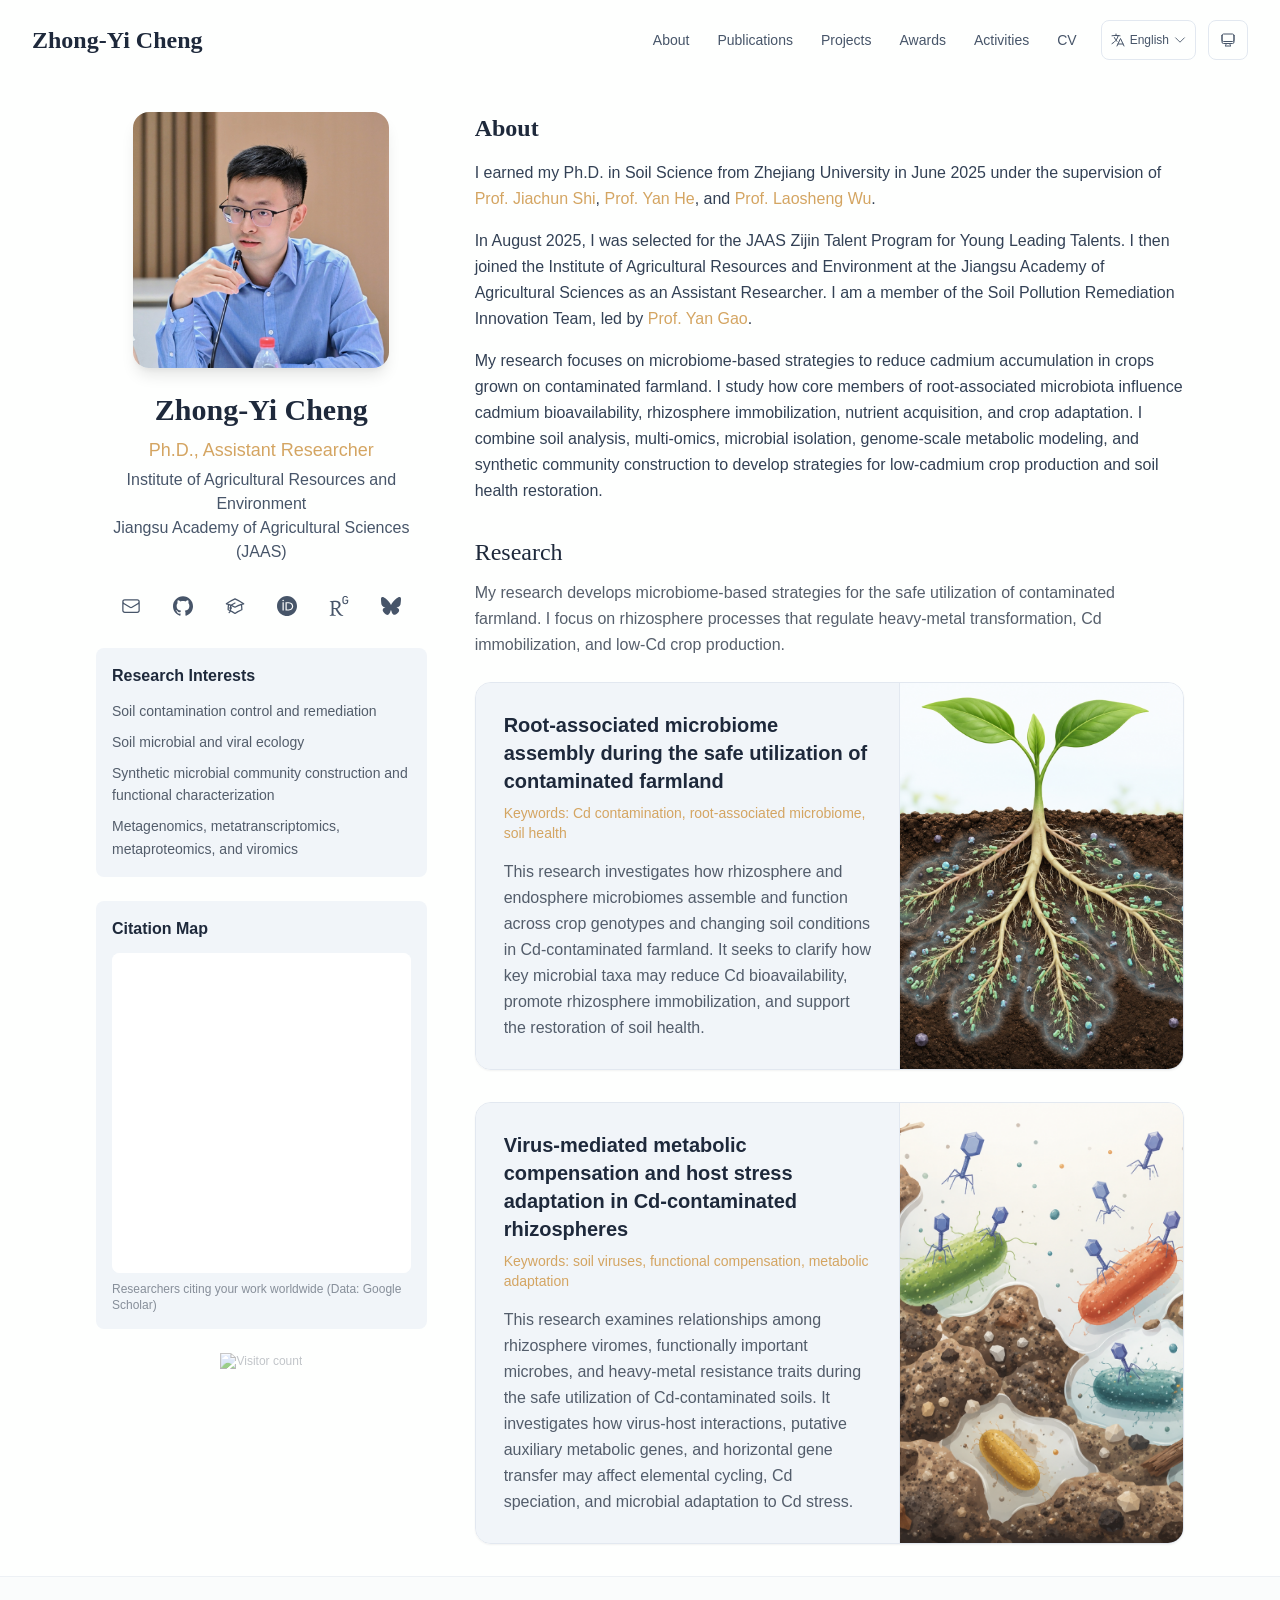
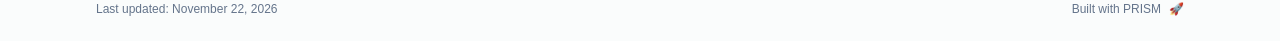
==== commit cfac07bf: "Weekly update: citations and citation map (2026-11-22)" ====
--- a/index.html
+++ b/index.html
@@ -63,4 +63,4 @@
 Jiangsu Academy of Agricultural Sciences (JAAS)"/><meta name="creator" content="Zhong-Yi Cheng"/><meta name="publisher" content="Zhong-Yi Cheng"/><meta property="og:title" content="Zhong-Yi Cheng"/><meta property="og:description" content="Zhong-Yi Cheng is an Assistant Researcher at the Institute of Agricultural Resources and Environment, Jiangsu Academy of Agricultural Sciences. His research focuses on the safe utilization of contaminated farmland, the control of heavy-metal pollution in soils, and rhizosphere microbial ecology."/><meta property="og:site_name" content="Zhong-Yi Cheng&#x27;s Academic Website"/><meta property="og:locale" content="en_US"/><meta property="og:type" content="website"/><meta name="twitter:card" content="summary"/><meta name="twitter:title" content="Zhong-Yi Cheng"/><meta name="twitter:description" content="Zhong-Yi Cheng is an Assistant Researcher at the Institute of Agricultural Resources and Environment, Jiangsu Academy of Agricultural Sciences. His research focuses on the safe utilization of contaminated farmland, the control of heavy-metal pollution in soils, and rhizosphere microbial ecology."/><link rel="icon" href="/jaas_logo.svg"/><script>document.querySelectorAll('body link[rel="icon"], body link[rel="apple-touch-icon"]').forEach(el => document.head.appendChild(el))</script><script src="/_next/static/chunks/polyfills-42372ed130431b0a.js" noModule=""></script></head><body class="font-sans antialiased"><div style="visibility:hidden"><nav class="fixed top-0 left-0 right-0 z-50" data-headlessui-state=""><div class="transition-all duration-300 ease-out bg-transparent" style="transform:translateY(-100px)"><div class="max-w-7xl mx-auto px-4 sm:px-6 lg:px-8"><div class="flex justify-between items-center h-16 lg:h-20"><div class="flex-shrink-0" tabindex="0"><a class="text-xl lg:text-2xl font-serif font-semibold text-primary hover:text-accent transition-colors duration-200" href="/">Zhong-Yi Cheng</a></div><div class="hidden lg:block"><div class="ml-10 flex items-center space-x-3"><div class="relative flex items-baseline space-x-1"><a data-nav-href="/" class="relative px-3 py-2 text-sm font-medium rounded-lg transition-colors duration-150 text-primary" href="/">About</a><a data-nav-href="/publications" class="relative px-3 py-2 text-sm font-medium rounded-lg transition-colors duration-150 text-neutral-600" href="/publications/">Publications</a><a data-nav-href="/grants" class="relative px-3 py-2 text-sm font-medium rounded-lg transition-colors duration-150 text-neutral-600" href="/grants/">Projects</a><a data-nav-href="/awards" class="relative px-3 py-2 text-sm font-medium rounded-lg transition-colors duration-150 text-neutral-600" href="/awards/">Awards</a><a data-nav-href="/activities" class="relative px-3 py-2 text-sm font-medium rounded-lg transition-colors duration-150 text-neutral-600" href="/activities/">Activities</a><a data-nav-href="/cv" class="relative px-3 py-2 text-sm font-medium rounded-lg transition-colors duration-150 text-neutral-600" href="/cv/">CV</a></div><div class="flex items-center justify-center w-14 h-10 rounded-lg border border-neutral-200 dark:border-[rgba(148,163,184,0.24)] bg-background dark:bg-neutral-800"><div class="w-6 h-4 rounded bg-neutral-300 animate-pulse"></div></div><div class="flex items-center justify-center w-10 h-10 rounded-lg border border-neutral-200 dark:border-[rgba(148,163,184,0.24)] bg-background dark:bg-neutral-800"><div class="w-4 h-4 rounded-full bg-neutral-300 animate-pulse"></div></div></div></div><div class="lg:hidden flex items-center space-x-2"><div class="flex items-center justify-center w-14 h-10 rounded-lg border border-neutral-200 dark:border-[rgba(148,163,184,0.24)] bg-background dark:bg-neutral-800"><div class="w-6 h-4 rounded bg-neutral-300 animate-pulse"></div></div><div class="flex items-center justify-center w-10 h-10 rounded-lg border border-neutral-200 dark:border-[rgba(148,163,184,0.24)] bg-background dark:bg-neutral-800"><div class="w-4 h-4 rounded-full bg-neutral-300 animate-pulse"></div></div><button class="inline-flex items-center justify-center p-2 rounded-md text-neutral-600 hover:text-primary hover:bg-neutral-100 dark:hover:bg-neutral-800 focus:outline-none focus:ring-2 focus:ring-inset focus:ring-accent transition-colors duration-200" id="headlessui-disclosure-button-«R7pdb»" type="button" aria-expanded="false" data-headlessui-state=""><span class="sr-only">Open main menu</span><div><svg xmlns="http://www.w3.org/2000/svg" fill="none" viewBox="0 0 24 24" stroke-width="1.5" stroke="currentColor" aria-hidden="true" data-slot="icon" class="block h-6 w-6"><path stroke-linecap="round" stroke-linejoin="round" d="M3.75 6.75h16.5M3.75 12h16.5m-16.5 5.25h16.5"></path></svg></div></button></div></div></div></div></nav><main class="min-h-screen pt-16 lg:pt-20"><div class="max-w-6xl mx-auto px-4 sm:px-6 lg:px-8 py-8 bg-background min-h-screen"><div class="grid grid-cols-1 lg:grid-cols-3 gap-12"><div class="lg:col-span-1"><div class="sticky top-8" style="opacity:0;transform:translateY(20px)"><div class="w-64 h-64 mx-auto mb-6 rounded-2xl overflow-hidden shadow-lg hover:shadow-xl transition-all duration-200 hover:scale-105"><img alt="Zhong-Yi Cheng" width="256" height="256" decoding="async" data-nimg="1" class="w-full h-full object-cover object-[32%_center]" style="color:transparent" src="/bio.jpg"/></div><div class="text-center mb-6"><h1 class="text-3xl font-serif font-bold text-primary mb-2">Zhong-Yi Cheng</h1><p class="text-lg text-accent font-medium mb-1">Ph.D., Assistant Researcher</p><p class="text-neutral-600 mb-2 whitespace-pre-line">Institute of Agricultural Resources and Environment
 Jiangsu Academy of Agricultural Sciences (JAAS)</p></div><div class="flex flex-wrap justify-center gap-3 sm:gap-4 mb-6 relative px-2"><a href="mailto:zycheng@jaas.ac.cn" rel="noopener noreferrer" class="p-2 sm:p-2 text-neutral-600 dark:text-neutral-400 hover:text-accent transition-colors duration-200" aria-label="Email"><svg xmlns="http://www.w3.org/2000/svg" fill="none" viewBox="0 0 24 24" stroke-width="1.5" stroke="currentColor" aria-hidden="true" data-slot="icon" class="h-5 w-5"><path stroke-linecap="round" stroke-linejoin="round" d="M21.75 6.75v10.5a2.25 2.25 0 0 1-2.25 2.25h-15a2.25 2.25 0 0 1-2.25-2.25V6.75m19.5 0A2.25 2.25 0 0 0 19.5 4.5h-15a2.25 2.25 0 0 0-2.25 2.25m19.5 0v.243a2.25 2.25 0 0 1-1.07 1.916l-7.5 4.615a2.25 2.25 0 0 1-2.36 0L3.32 8.91a2.25 2.25 0 0 1-1.07-1.916V6.75"></path></svg></a><a href="https://github.com/chengzhongyi8" target="_blank" rel="noopener noreferrer" class="p-2 sm:p-2 text-neutral-600 dark:text-neutral-400 hover:text-accent transition-colors duration-200" aria-label="GitHub"><svg stroke="currentColor" fill="currentColor" stroke-width="0" role="img" viewBox="0 0 24 24" class="h-5 w-5" height="1em" width="1em" xmlns="http://www.w3.org/2000/svg"><path d="M12 .297c-6.63 0-12 5.373-12 12 0 5.303 3.438 9.8 8.205 11.385.6.113.82-.258.82-.577 0-.285-.01-1.04-.015-2.04-3.338.724-4.042-1.61-4.042-1.61C4.422 18.07 3.633 17.7 3.633 17.7c-1.087-.744.084-.729.084-.729 1.205.084 1.838 1.236 1.838 1.236 1.07 1.835 2.809 1.305 3.495.998.108-.776.417-1.305.76-1.605-2.665-.3-5.466-1.332-5.466-5.93 0-1.31.465-2.38 1.235-3.22-.135-.303-.54-1.523.105-3.176 0 0 1.005-.322 3.3 1.23.96-.267 1.98-.399 3-.405 1.02.006 2.04.138 3 .405 2.28-1.552 3.285-1.23 3.285-1.23.645 1.653.24 2.873.12 3.176.765.84 1.23 1.91 1.23 3.22 0 4.61-2.805 5.625-5.475 5.92.42.36.81 1.096.81 2.22 0 1.606-.015 2.896-.015 3.286 0 .315.21.69.825.57C20.565 22.092 24 17.592 24 12.297c0-6.627-5.373-12-12-12"></path></svg></a><a href="https://scholar.google.com/citations?user=j_Rx_SkAAAAJ&amp;hl=en" target="_blank" rel="noopener noreferrer" class="p-2 sm:p-2 text-neutral-600 dark:text-neutral-400 hover:text-accent transition-colors duration-200" aria-label="Google Scholar"><svg xmlns="http://www.w3.org/2000/svg" fill="none" viewBox="0 0 24 24" stroke-width="1.5" stroke="currentColor" aria-hidden="true" data-slot="icon" class="h-5 w-5"><path stroke-linecap="round" stroke-linejoin="round" d="M4.26 10.147a60.438 60.438 0 0 0-.491 6.347A48.62 48.62 0 0 1 12 20.904a48.62 48.62 0 0 1 8.232-4.41 60.46 60.46 0 0 0-.491-6.347m-15.482 0a50.636 50.636 0 0 0-2.658-.813A59.906 59.906 0 0 1 12 3.493a59.903 59.903 0 0 1 10.399 5.84c-.896.248-1.783.52-2.658.814m-15.482 0A50.717 50.717 0 0 1 12 13.489a50.702 50.702 0 0 1 7.74-3.342M6.75 15a.75.75 0 1 0 0-1.5.75.75 0 0 0 0 1.5Zm0 0v-3.675A55.378 55.378 0 0 1 12 8.443m-7.007 11.55A5.981 5.981 0 0 0 6.75 15.75v-1.5"></path></svg></a><a href="https://orcid.org/0000-0001-8029-3517" target="_blank" rel="noopener noreferrer" class="p-2 sm:p-2 text-neutral-600 dark:text-neutral-400 hover:text-accent transition-colors duration-200" aria-label="ORCID"><svg viewBox="0 0 24 24" fill="currentColor" class="h-5 w-5" xmlns="http://www.w3.org/2000/svg"><path d="M12 0C5.372 0 0 5.372 0 12s5.372 12 12 12 12-5.372 12-12S18.628 0 12 0zM7.369 4.378c.525 0 .947.431.947.947s-.422.947-.947.947a.95.95 0 0 1-.947-.947c0-.525.422-.947.947-.947zm-.722 3.038h1.444v10.041H6.647V7.416zm3.562 0h3.9c3.712 0 5.344 2.653 5.344 5.025 0 2.578-2.016 5.025-5.325 5.025h-3.919V7.416zm1.444 1.303v7.444h2.297c3.272 0 4.022-2.484 4.022-3.722 0-2.016-1.284-3.722-4.097-3.722h-2.222z"></path></svg></a><a href="https://www.researchgate.net/profile/Zhongyi-Cheng-2?ev=hdr_xprf" target="_blank" rel="noopener noreferrer" class="p-2 sm:p-2 text-neutral-600 dark:text-neutral-400 hover:text-accent transition-colors duration-200" aria-label="ResearchGate"><svg stroke="currentColor" fill="currentColor" stroke-width="0" role="img" viewBox="0 0 24 24" class="h-5 w-5" height="1em" width="1em" xmlns="http://www.w3.org/2000/svg"><path d="M19.586 0c-.818 0-1.508.19-2.073.565-.563.377-.97.936-1.213 1.68a3.193 3.193 0 0 0-.112.437 8.365 8.365 0 0 0-.078.53 9 9 0 0 0-.05.727c-.01.282-.013.621-.013 1.016a31.121 31.123 0 0 0 .014 1.017 9 9 0 0 0 .05.727 7.946 7.946 0 0 0 .077.53h-.005a3.334 3.334 0 0 0 .113.438c.245.743.65 1.303 1.214 1.68.565.376 1.256.564 2.075.564.8 0 1.536-.213 2.105-.603.57-.39.94-.916 1.175-1.65.076-.235.135-.558.177-.93a10.9 10.9 0 0 0 .043-1.207v-.82c0-.095-.047-.142-.14-.142h-3.064c-.094 0-.14.047-.14.141v.956c0 .094.046.14.14.14h1.666c.056 0 .084.03.084.086 0 .36 0 .62-.036.865-.038.244-.1.447-.147.606-.108.385-.348.664-.638.876-.29.212-.738.35-1.227.35-.545 0-.901-.15-1.21-.353-.306-.203-.517-.454-.67-.915a3.136 3.136 0 0 1-.147-.762 17.366 17.367 0 0 1-.034-.656c-.01-.26-.014-.572-.014-.939a26.401 26.403 0 0 1 .014-.938 15.821 15.822 0 0 1 .035-.656 3.19 3.19 0 0 1 .148-.76 1.89 1.89 0 0 1 .742-1.01c.344-.244.593-.352 1.137-.352.508 0 .815.096 1.144.303.33.207.528.492.764.925.047.094.111.118.198.07l1.044-.43c.075-.048.09-.115.042-.199a3.549 3.549 0 0 0-.466-.742 3 3 0 0 0-.679-.607 3.313 3.313 0 0 0-.903-.41A4.068 4.068 0 0 0 19.586 0zM8.217 5.836c-1.69 0-3.036.086-4.297.086-1.146 0-2.291 0-3.007-.029v.831l1.088.2c.744.144 1.174.488 1.174 2.264v11.288c0 1.777-.43 2.12-1.174 2.263l-1.088.2v.832c.773-.029 2.12-.086 3.465-.086 1.29 0 2.951.057 3.667.086v-.831l-1.49-.2c-.773-.115-1.174-.487-1.174-2.264v-4.784c.688.057 1.29.057 2.206.057 1.748 3.123 3.41 5.472 4.355 6.56.86 1.032 2.177 1.691 3.839 1.691.487 0 1.003-.086 1.318-.23v-.744c-1.031 0-2.063-.716-2.808-1.518-1.26-1.376-2.95-3.582-4.355-6.074 2.32-.545 4.04-2.722 4.04-4.9 0-3.208-2.492-4.698-5.758-4.698zm-.515 1.29c2.406 0 3.839 1.26 3.839 3.552 0 2.263-1.547 3.782-4.097 3.782-.974 0-1.404-.03-2.063-.086v-7.19c.66-.059 1.547-.059 2.32-.059z"></path></svg></a><a href="https://bsky.app/profile/zycheng.bsky.social" target="_blank" rel="noopener noreferrer" class="p-2 sm:p-2 text-neutral-600 dark:text-neutral-400 hover:text-accent transition-colors duration-200" aria-label="Bluesky"><svg stroke="currentColor" fill="currentColor" stroke-width="0" role="img" viewBox="0 0 24 24" class="h-5 w-5" height="1em" width="1em" xmlns="http://www.w3.org/2000/svg"><path d="M12 10.8c-1.087-2.114-4.046-6.053-6.798-7.995C2.566.944 1.561 1.266.902 1.565.139 1.908 0 3.08 0 3.768c0 .69.378 5.65.624 6.479.815 2.736 3.713 3.66 6.383 3.364.136-.02.275-.039.415-.056-.138.022-.276.04-.415.056-3.912.58-7.387 2.005-2.83 7.078 5.013 5.19 6.87-1.113 7.823-4.308.953 3.195 2.05 9.271 7.733 4.308 4.267-4.308 1.172-6.498-2.74-7.078a8.741 8.741 0 0 1-.415-.056c.14.017.279.036.415.056 2.67.297 5.568-.628 6.383-3.364.246-.828.624-5.79.624-6.478 0-.69-.139-1.861-.902-2.206-.659-.298-1.664-.62-4.3 1.24C16.046 4.748 13.087 8.687 12 10.8Z"></path></svg></a></div><div class="bg-neutral-100 dark:bg-neutral-800 rounded-lg p-4 mb-6 hover:shadow-lg transition-all duration-200 hover:scale-[1.02]"><h3 class="font-semibold text-primary mb-3">Research Interests</h3><div class="space-y-2 text-sm leading-relaxed text-primary/75 dark:!text-primary/85"><div>Soil contamination control and remediation</div><div>Soil microbial and viral ecology</div><div>Synthetic microbial community construction and functional characterization</div><div>Metagenomics, metatranscriptomics, metaproteomics, and viromics</div></div></div><div class="bg-neutral-100 dark:bg-neutral-800 rounded-lg p-4 mb-6 hover:shadow-lg transition-all duration-200"><div class="mb-3"><h3 class="font-semibold text-primary">Citation Map</h3></div><iframe src="/citation_map.html" title="Google Scholar citation map" class="w-full h-[320px] rounded-lg border-0 bg-white" loading="lazy" sandbox="allow-scripts allow-same-origin"></iframe><p class="mt-2 text-xs text-primary/50 dark:text-primary/40">Researchers citing your work worldwide (Data: Google Scholar)</p></div><div class="mb-6 flex justify-center"><a href="https://hits.sh/chengzhongyi8.github.io/" target="_blank" rel="noopener noreferrer" class="text-xs text-primary/45 dark:text-primary/45 hover:text-accent transition-colors"><img src="https://hits.sh/chengzhongyi8.github.io.svg?label=visits&amp;color=64748b&amp;labelColor=0f172a" alt="Visitor count" class="h-4 opacity-60 hover:opacity-90 transition-opacity"/></a></div></div></div><div class="lg:col-span-2 space-y-8"><section id="about" class="scroll-mt-24 space-y-8"><section style="opacity:0;transform:translateY(20px)"><h2 class="text-2xl font-serif font-bold text-primary mb-4">About</h2><div class="text-neutral-700 dark:text-neutral-600 leading-relaxed"><p class="mb-4 last:mb-0">I earned my Ph.D. in Soil Science from Zhejiang University in June 2025 under the supervision of <a href="https://person.zju.edu.cn/0006208" node="[object Object]" target="_blank" rel="noopener noreferrer" class="text-accent font-medium transition-all duration-200 rounded hover:bg-accent/10 hover:shadow-sm">Prof. Jiachun Shi</a>, <a href="https://person.zju.edu.cn/heyan" node="[object Object]" target="_blank" rel="noopener noreferrer" class="text-accent font-medium transition-all duration-200 rounded hover:bg-accent/10 hover:shadow-sm">Prof. Yan He</a>, and <a href="https://profiles.ucr.edu/app/home/profile/laowu" node="[object Object]" target="_blank" rel="noopener noreferrer" class="text-accent font-medium transition-all duration-200 rounded hover:bg-accent/10 hover:shadow-sm">Prof. Laosheng Wu</a>.</p>
 <p class="mb-4 last:mb-0">In August 2025, I was selected for the JAAS Zijin Talent Program for Young Leading Talents. I then joined the Institute of Agricultural Resources and Environment at the Jiangsu Academy of Agricultural Sciences as an Assistant Researcher. I am a member of the Soil Pollution Remediation Innovation Team, led by <a href="https://newzhs.jaas.ac.cn/rcdw/zjml/yjy/art/2018/art_eda338e39ff94f17a3510f3abfdeb431.html" node="[object Object]" target="_blank" rel="noopener noreferrer" class="text-accent font-medium transition-all duration-200 rounded hover:bg-accent/10 hover:shadow-sm">Prof. Yan Gao</a>.</p>
-<p class="mb-4 last:mb-0">My research focuses on microbiome-based strategies to reduce cadmium accumulation in crops grown on contaminated farmland. I study how core members of root-associated microbiota influence cadmium bioavailability, rhizosphere immobilization, nutrient acquisition, and crop adaptation. I combine soil analysis, multi-omics, microbial isolation, genome-scale metabolic modeling, and synthetic community construction to develop strategies for low-cadmium crop production and soil health restoration.</p></div></section><div class="space-y-6" style="opacity:0;transform:translateY(20px)"><div class="space-y-3"><h2 class="font-serif text-2xl font-normal text-primary">Research</h2><p class="text-primary/75 dark:text-primary/80 leading-relaxed">My research develops microbiome-based strategies for the safe utilization of contaminated farmland. I focus on rhizosphere processes that regulate heavy-metal transformation, Cd immobilization, and low-Cd crop production.</p></div><div class="space-y-8"><article class="group grid grid-cols-1 xl:grid-cols-[3fr_2fr] gap-0 overflow-hidden rounded-2xl border border-neutral-200 dark:border-neutral-800 bg-neutral-50/80 dark:bg-neutral-900/40 shadow-sm transition-all duration-300 hover:-translate-y-1 hover:shadow-xl"><div class="p-6 md:p-7 bg-neutral-100 dark:bg-neutral-800/80 border-b xl:border-b-0 xl:border-r border-neutral-200 dark:border-neutral-800"><h3 class="text-xl font-semibold text-primary mb-2">Root-associated microbiome assembly during the safe utilization of contaminated farmland</h3><div class="text-sm font-medium text-accent mb-4">Keywords: Cd contamination, root-associated microbiome, soil health</div><p class="text-primary/75 dark:text-primary/80 leading-relaxed text-sm md:text-base">This research investigates how rhizosphere and endosphere microbiomes assemble and function across crop genotypes and changing soil conditions in Cd-contaminated farmland. It seeks to clarify how key microbial taxa may reduce Cd bioavailability, promote rhizosphere immobilization, and support the restoration of soil health.</p></div><figure class="relative bg-neutral-100 dark:bg-neutral-800"><img src="/research/focus1.jpg" alt="Root-associated microbiome assembly during the safe utilization of contaminated farmland" loading="lazy" class="w-full h-full min-h-64 object-cover transition-transform duration-500 ease-out group-hover:scale-105"/></figure></article><article class="group grid grid-cols-1 xl:grid-cols-[3fr_2fr] gap-0 overflow-hidden rounded-2xl border border-neutral-200 dark:border-neutral-800 bg-neutral-50/80 dark:bg-neutral-900/40 shadow-sm transition-all duration-300 hover:-translate-y-1 hover:shadow-xl"><div class="p-6 md:p-7 bg-neutral-100 dark:bg-neutral-800/80 border-b xl:border-b-0 xl:border-r border-neutral-200 dark:border-neutral-800"><h3 class="text-xl font-semibold text-primary mb-2">Virus-mediated metabolic compensation and host stress adaptation in Cd-contaminated rhizospheres</h3><div class="text-sm font-medium text-accent mb-4">Keywords: soil viruses, functional compensation, metabolic adaptation</div><p class="text-primary/75 dark:text-primary/80 leading-relaxed text-sm md:text-base">This research examines relationships among rhizosphere viromes, functionally important microbes, and heavy-metal resistance traits during the safe utilization of Cd-contaminated soils. It investigates how virus-host interactions, putative auxiliary metabolic genes, and horizontal gene transfer may affect elemental cycling, Cd speciation, and microbial adaptation to Cd stress.</p></div><figure class="relative bg-neutral-100 dark:bg-neutral-800"><img src="/research/focus2.jpg" alt="Virus-mediated metabolic compensation and host stress adaptation in Cd-contaminated rhizospheres" loading="lazy" class="w-full h-full min-h-64 object-cover transition-transform duration-500 ease-out group-hover:scale-105"/></figure></article></div></div></section></div></div></div><!--$--><!--/$--><!--$--><!--/$--></main><footer class="border-t border-neutral-200/50 bg-neutral-50/50 dark:bg-neutral-900/50 dark:border-neutral-700/50"><div class="max-w-6xl mx-auto px-4 sm:px-6 lg:px-8 py-6"><div class="flex flex-col sm:flex-row justify-between items-center gap-2"><p class="text-xs text-neutral-500">Last updated<!-- -->: <!-- -->November 15, 2026</p><p class="text-xs text-neutral-500 flex items-center"><a href="https://github.com/xyjoey/PRISM" target="_blank" rel="noopener noreferrer">Built with PRISM</a><span class="ml-2">🚀</span></p></div></div></footer></div><script src="/_next/static/chunks/webpack-679b75d1c4c2027c.js" async=""></script><script>(self.__next_f=self.__next_f||[]).push([0])</script><script>self.__next_f.push([1,"1:\"$Sreact.fragment\"\n3:I[3719,[\"534\",\"static/chunks/534-178e4fb86ea8b3af.js\",\"874\",\"static/chunks/874-7c5eb7db8d3a51f7.js\",\"291\",\"static/chunks/291-e39730cc9327e39b.js\",\"177\",\"static/chunks/app/layout-350f870ce7b71e7e.js\"],\"ThemeProvider\"]\n4:I[310,[\"534\",\"static/chunks/534-178e4fb86ea8b3af.js\",\"874\",\"static/chunks/874-7c5eb7db8d3a51f7.js\",\"291\",\"static/chunks/291-e39730cc9327e39b.js\",\"177\",\"static/chunks/app/layout-350f870ce7b71e7e.js\"],\"LocaleProvider\"]\n5:I[4574,[\"534\",\"static/chunks/534-178e4fb86ea8b3af.js\",\"874\",\"static/chunks/874-7c5eb7db8d3a51f7.js\",\"291\",\"static/chunks/291-e39730cc9327e39b.js\",\"177\",\"static/chunks/app/layout-350f870ce7b71e7e.js\"],\"default\"]\n6:I[7555,[],\"\"]\n7:I[1295,[],\"\"]\n8:I[2548,[\"534\",\"static/chunks/534-178e4fb86ea8b3af.js\",\"874\",\"static/chunks/874-7c5eb7db8d3a51f7.js\",\"291\",\"static/chunks/291-e39730cc9327e39b.js\",\"177\",\"static/chunks/app/layout-350f870ce7b71e7e.js\"],\"default\"]\n9:I[2038,[\"362\",\"static/chunks/30a37ab2-1812c0761da55227.js\",\"534\",\"static/chunks/534-178e4fb86ea8b3af.js\",\"870\",\"static/chunks/870-9fb0e175bad2186e.js\",\"874\",\"static/chunks/874-7c5eb7db8d3a51f7.js\",\"511\",\"static/chunks/511-969deba46fd389aa.js\",\"748\",\"static/chunks/748-aaba0b0c94c3db1b.js\",\"974\",\"static/chunks/app/page-4d287f6b8c0aaf68.js\"],\"default\"]\nb:I[9665,[],\"MetadataBoundary\"]\nd:I[9665,[],\"OutletBoundary\"]\n10:I[4911,[],\"AsyncMetadataOutlet\"]\n12:I[9665,[],\"ViewportBoundary\"]\n14:I[6614,[],\"\"]\n:HL[\"/_next/static/css/5e52a4a006a4eb9d.css\",\"style\"]\n2:T5d7,\n    try {\n      const cfg = {\"enabled\":true,\"locales\":[\"zh\",\"en\"],\"defaultLocale\":\"en\",\"mode\":\"auto\",\"fixedLocale\":\"en\",\"persist\":true,\"switcher\":true,\"labels\":{\"zh\":\"中文\",\"en\":\"English\"}};\n      const storageKey = 'locale-storage';\n      const normalize = (value) =\u003e typeof value === 'string' ? value.trim().replace('_', '-').toLowerCase() : '';\n      const matchLocale = (candidate) =\u003e {\n        const normalized = normalize(candidate);\n        if (!normalized) return null;\n        if (cfg.locales.includes(normalized)) return normalized;\n        const language"])</script><script>self.__next_f.push([1," = normalized.split('-')[0];\n        if (cfg.locales.includes(language)) return language;\n        return null;\n      };\n\n      let resolved = null;\n\n      if (!cfg.enabled) {\n        resolved = cfg.defaultLocale;\n      } else if (cfg.persist) {\n        resolved = matchLocale(localStorage.getItem(storageKey));\n      }\n\n      if (!resolved) {\n        if (cfg.mode === 'fixed') {\n          resolved = cfg.fixedLocale;\n        } else {\n          resolved = matchLocale(navigator.language);\n        }\n      }\n\n      if (!resolved) {\n        resolved = cfg.defaultLocale;\n      }\n\n      const root = document.documentElement;\n      root.lang = resolved;\n      root.setAttribute('data-locale', resolved);\n\n      if (cfg.persist) {\n        localStorage.setItem(storageKey, resolved);\n      }\n    } catch (e) {\n      const root = document.documentElement;\n      root.lang = 'en';\n      root.setAttribute('data-locale', 'en');\n    }\n  a:T4a9,I earned my Ph.D. in Soil Science from Zhejiang University in June 2025 under the supervision of [Prof. Jiachun Shi](https://person.zju.edu.cn/0006208), [Prof. Yan He](https://person.zju.edu.cn/heyan), and [Prof. Laosheng Wu](https://profiles.ucr.edu/app/home/profile/laowu).\n\nIn August 2025, I was selected for the JAAS Zijin Talent Program for Young Leading Talents. I then joined the Institute of Agricultural Resources and Environment at the Jiangsu Academy of Agricultural Sciences as an Assistant Researcher. I am a member of the Soil Pollution Remediation Innovation Team, led by [Prof. Yan Gao](https://newzhs.jaas.ac.cn/rcdw/zjml/yjy/art/2018/art_eda338e39ff94f17a3510f3abfdeb431.html).\n\nMy research focuses on microbiome-based strategies to reduce cadmium accumulation in crops grown on contaminated farmland. I study how core members of root-associated microbiota influence cadmium bioavailability, rhizosphere immobilization, nutrient acquisition, and crop adaptation. I combine soil analysis, multi-omics, microbial isolation, genome-scale metabolic modeling, and synthetic community construction to d"])</script><script>self.__next_f.push([1,"evelop strategies for low-cadmium crop production and soil health restoration.\n"])</script><script>self.__next_f.push([1,"0:{\"P\":null,\"b\":\"VZHrXPNi7QPjxhlDwrzM2\",\"p\":\"\",\"c\":[\"\",\"\"],\"i\":false,\"f\":[[[\"\",{\"children\":[\"__PAGE__\",{}]},\"$undefined\",\"$undefined\",true],[\"\",[\"$\",\"$1\",\"c\",{\"children\":[[[\"$\",\"link\",\"0\",{\"rel\":\"stylesheet\",\"href\":\"/_next/static/css/5e52a4a006a4eb9d.css\",\"precedence\":\"next\",\"crossOrigin\":\"$undefined\",\"nonce\":\"$undefined\"}]],[\"$\",\"html\",null,{\"lang\":\"en\",\"className\":\"scroll-smooth\",\"suppressHydrationWarning\":true,\"children\":[[\"$\",\"head\",null,{\"children\":[[\"$\",\"link\",null,{\"rel\":\"icon\",\"href\":\"/jaas_logo.svg\",\"type\":\"image/svg+xml\"}],[\"$\",\"link\",null,{\"rel\":\"dns-prefetch\",\"href\":\"https://jialeliu.com\"}],[\"$\",\"link\",null,{\"rel\":\"preconnect\",\"href\":\"https://jialeliu.com\",\"crossOrigin\":\"\"}],[\"$\",\"link\",null,{\"rel\":\"preload\",\"as\":\"font\",\"type\":\"font/woff2\",\"href\":\"https://jialeliu.com/fonts/georgiab.woff2\",\"crossOrigin\":\"\"}],[\"$\",\"script\",null,{\"dangerouslySetInnerHTML\":{\"__html\":\"\\n              try {\\n                const theme = localStorage.getItem('theme-storage');\\n                const parsed = theme ? JSON.parse(theme) : null;\\n                const setting = parsed?.state?.theme || 'system';\\n                const prefersDark = typeof window !== 'undefined' \u0026\u0026 window.matchMedia \u0026\u0026 window.matchMedia('(prefers-color-scheme: dark)').matches;\\n                const effective = setting === 'dark' ? 'dark' : (setting === 'light' ? 'light' : (prefersDark ? 'dark' : 'light'));\\n                var root = document.documentElement;\\n                root.classList.add(effective);\\n                root.setAttribute('data-theme', effective);\\n              } catch (e) {\\n                var root = document.documentElement;\\n                root.classList.add('light');\\n                root.setAttribute('data-theme', 'light');\\n              }\\n            \"}}],[\"$\",\"script\",null,{\"dangerouslySetInnerHTML\":{\"__html\":\"$2\"}}]]}],[\"$\",\"body\",null,{\"className\":\"font-sans antialiased\",\"children\":[\"$\",\"$L3\",null,{\"children\":[\"$\",\"$L4\",null,{\"config\":{\"enabled\":true,\"locales\":[\"zh\",\"en\"],\"defaultLocale\":\"en\",\"mode\":\"auto\",\"fixedLocale\":\"en\",\"persist\":true,\"switcher\":true,\"labels\":{\"zh\":\"中文\",\"en\":\"English\"}},\"children\":[[\"$\",\"$L5\",null,{\"items\":[{\"title\":\"About\",\"type\":\"page\",\"target\":\"about\",\"href\":\"/\"},{\"title\":\"Publications\",\"type\":\"page\",\"target\":\"publications\",\"href\":\"/publications\"},{\"title\":\"Projects\",\"type\":\"page\",\"target\":\"grants\",\"href\":\"/grants\"},{\"title\":\"Awards\",\"type\":\"page\",\"target\":\"awards\",\"href\":\"/awards\"},{\"title\":\"Activities\",\"type\":\"page\",\"target\":\"activities\",\"href\":\"/activities\"},{\"title\":\"CV\",\"type\":\"page\",\"target\":\"cv\",\"href\":\"/cv\"}],\"siteTitle\":\"Zhong-Yi Cheng\",\"enableOnePageMode\":false,\"i18n\":\"$0:f:0:1:1:props:children:1:props:children:1:props:children:props:children:props:config\",\"itemsByLocale\":{\"zh\":[{\"title\":\"关于我\",\"type\":\"page\",\"target\":\"about\",\"href\":\"/\"},{\"title\":\"论文\",\"type\":\"page\",\"target\":\"publications\",\"href\":\"/publications\"},{\"title\":\"项目\",\"type\":\"page\",\"target\":\"grants\",\"href\":\"/grants\"},{\"title\":\"奖项\",\"type\":\"page\",\"target\":\"awards\",\"href\":\"/awards\"},{\"title\":\"动态\",\"type\":\"page\",\"target\":\"activities\",\"href\":\"/activities\"},{\"title\":\"简历\",\"type\":\"page\",\"target\":\"cv\",\"href\":\"/cv\"}],\"en\":[{\"title\":\"About\",\"type\":\"page\",\"target\":\"about\",\"href\":\"/\"},{\"title\":\"Publications\",\"type\":\"page\",\"target\":\"publications\",\"href\":\"/publications\"},{\"title\":\"Projects\",\"type\":\"page\",\"target\":\"grants\",\"href\":\"/grants\"},{\"title\":\"Awards\",\"type\":\"page\",\"target\":\"awards\",\"href\":\"/awards\"},{\"title\":\"Activities\",\"type\":\"page\",\"target\":\"activities\",\"href\":\"/activities\"},{\"title\":\"CV\",\"type\":\"page\",\"target\":\"cv\",\"href\":\"/cv\"}]},\"siteTitleByLocale\":{\"zh\":\"程中一\",\"en\":\"Zhong-Yi Cheng\"}}],[\"$\",\"main\",null,{\"className\":\"min-h-screen pt-16 lg:pt-20\",\"children\":[\"$\",\"$L6\",null,{\"parallelRouterKey\":\"children\",\"error\":\"$undefined\",\"errorStyles\":\"$undefined\",\"errorScripts\":\"$undefined\",\"template\":[\"$\",\"$L7\",null,{}],\"templateStyles\":\"$undefined\",\"templateScripts\":\"$undefined\",\"notFound\":[[[\"$\",\"title\",null,{\"children\":\"404: This page could not be found.\"}],[\"$\",\"div\",null,{\"style\":{\"fontFamily\":\"system-ui,\\\"Segoe UI\\\",Roboto,Helvetica,Arial,sans-serif,\\\"Apple Color Emoji\\\",\\\"Segoe UI Emoji\\\"\",\"height\":\"100vh\",\"textAlign\":\"center\",\"display\":\"flex\",\"flexDirection\":\"column\",\"alignItems\":\"center\",\"justifyContent\":\"center\"},\"children\":[\"$\",\"div\",null,{\"children\":[[\"$\",\"style\",null,{\"dangerouslySetInnerHTML\":{\"__html\":\"body{color:#000;background:#fff;margin:0}.next-error-h1{border-right:1px solid rgba(0,0,0,.3)}@media (prefers-color-scheme:dark){body{color:#fff;background:#000}.next-error-h1{border-right:1px solid rgba(255,255,255,.3)}}\"}}],[\"$\",\"h1\",null,{\"className\":\"next-error-h1\",\"style\":{\"display\":\"inline-block\",\"margin\":\"0 20px 0 0\",\"padding\":\"0 23px 0 0\",\"fontSize\":24,\"fontWeight\":500,\"verticalAlign\":\"top\",\"lineHeight\":\"49px\"},\"children\":404}],[\"$\",\"div\",null,{\"style\":{\"display\":\"inline-block\"},\"children\":[\"$\",\"h2\",null,{\"style\":{\"fontSize\":14,\"fontWeight\":400,\"lineHeight\":\"49px\",\"margin\":0},\"children\":\"This page could not be found.\"}]}]]}]}]],[]],\"forbidden\":\"$undefined\",\"unauthorized\":\"$undefined\"}]}],[\"$\",\"$L8\",null,{\"lastUpdated\":\"November 15, 2026\",\"lastUpdatedByLocale\":{\"zh\":\"2026年11月15日\",\"en\":\"November 15, 2026\"},\"defaultLocale\":\"en\"}]]}]}]}]]}]]}],{\"children\":[\"__PAGE__\",[\"$\",\"$1\",\"c\",{\"children\":[[\"$\",\"$L9\",null,{\"dataByLocale\":{\"zh\":{\"author\":{\"name\":\"程中一\",\"title\":\"博士，助理研究员\",\"institution\":\"江苏省农业科学院农业资源与环境研究所\",\"avatar\":\"/bio.jpg\"},\"social\":{\"email\":\"zycheng@jaas.ac.cn\",\"location\":\"南京，江苏，中国\",\"location_url\":\"https://www.jaas.ac.cn/\",\"location_details\":[\"江苏省南京市钟灵街50号\"],\"google_scholar\":\"https://scholar.google.com/citations?user=j_Rx_SkAAAAJ\u0026hl=en\",\"orcid\":\"https://orcid.org/0000-0001-8029-3517\",\"researchgate\":\"https://www.researchgate.net/profile/Zhongyi-Cheng-2?ev=hdr_xprf\",\"bluesky\":\"https://bsky.app/profile/zycheng.bsky.social\",\"github\":\"https://github.com/chengzhongyi8\"},\"features\":{\"enable_likes\":false,\"enable_one_page_mode\":false},\"enableOnePageMode\":false,\"researchInterests\":[\"土壤重金属污染控制与修复\",\"土壤微生物生态（病毒生态学）\",\"合成菌群构建与功能解析\",\"宏基因组/转录组/蛋白组/病毒组学分析\"],\"pagesToShow\":[{\"type\":\"about\",\"id\":\"about\",\"sections\":[{\"id\":\"about\",\"type\":\"markdown\",\"source\":\"bio.md\",\"title\":\"关于我\",\"content\":\"2025 年 6 月获浙江大学土壤学博士学位，导师为[施加春教授](https://person.zju.edu.cn/0006208)、[何艳教授](https://person.zju.edu.cn/heyan)、[吴劳生教授](https://profiles.ucr.edu/app/home/profile/laowu)。\\n\\n同年 8 月入选江苏省农业科学院“紫金人才”青年拔尖人才引进计划，现任该院农业资源与环境研究所助理研究员，所在团队为土壤污染修复创新团队，团队首席[高岩研究员](https://newzhs.jaas.ac.cn/rcdw/zjml/yjy/art/2018/art_eda338e39ff94f17a3510f3abfdeb431.html)。\\n\\n围绕受污染耕地安全利用、土壤重金属污染控制与根际微生态健康重构展开系统研究，重点关注微生物互作驱动的根际重金属靶向阻控、作物低镉累积与稳产增效机制。结合土壤理化分析、高通量测序、宏组学解析、微生物分离培养、合成菌群构建及基因组尺度代谢模型等方法，解析土壤-植物-微生物互作过程对重金属污染物形态转化、根际阻控和作物安全生产的调控作用。\\n\"},{\"id\":\"research\",\"type\":\"research\",\"title\":\"研究方向\",\"source\":\"research.toml\",\"description\":\"围绕受污染耕地安全利用、作物低镉累积和根际微生态健康，解析土壤-植物-微生物互作过程对重金属形态转化、根际阻控和作物安全生产的影响机制。\",\"items\":[{\"title\":\"作物根系微生物组对污染耕地安全利用的响应机制\",\"subtitle\":\"关键词：镉污染、根系微生物组、土壤健康\",\"content\":\"解析镉污染耕地中根际与根内微生物组的组装规律、功能特征及其对作物品种和土壤环境变化的响应，阐明关键微生物类群在降低镉生物有效性、强化根际钝化和支撑土壤健康重构中的潜在作用机制。\",\"image\":\"/research/focus1.jpg\"},{\"title\":\"镉污染胁迫下根际病毒组对宿主功能代谢与胁迫适应的补偿机制\",\"subtitle\":\"关键词：土壤病毒、功能补偿、代谢适应\",\"content\":\"聚焦镉污染土壤安全利用过程中根际病毒组、功能微生物和重金属抗性功能的耦合关系，解析病毒-宿主互作、潜在辅助代谢基因和水平基因转移对伴生元素循环、镉形态调控及微生物胁迫适应的潜在作用。\",\"image\":\"/research/focus2.jpg\"}]}]}]},\"en\":{\"author\":{\"name\":\"Zhong-Yi Cheng\",\"title\":\"Ph.D., Assistant Researcher\",\"institution\":\"Institute of Agricultural Resources and Environment\\nJiangsu Academy of Agricultural Sciences (JAAS)\",\"avatar\":\"/bio.jpg\"},\"social\":{\"email\":\"zycheng@jaas.ac.cn\",\"location\":\"Nanjing, Jiangsu, China\",\"location_url\":\"https://www.jaas.ac.cn/\",\"location_details\":[\"Institute of Agricultural Resources and Environment,\",\"Jiangsu Academy of Agricultural Sciences\"],\"google_scholar\":\"https://scholar.google.com/citations?user=j_Rx_SkAAAAJ\u0026hl=en\",\"orcid\":\"https://orcid.org/0000-0001-8029-3517\",\"researchgate\":\"https://www.researchgate.net/profile/Zhongyi-Cheng-2?ev=hdr_xprf\",\"bluesky\":\"https://bsky.app/profile/zycheng.bsky.social\",\"github\":\"https://github.com/chengzhongyi8\"},\"features\":{\"enable_likes\":false,\"enable_one_page_mode\":false},\"enableOnePageMode\":false,\"researchInterests\":[\"Soil contamination control and remediation\",\"Soil microbial and viral ecology\",\"Synthetic microbial community construction and functional characterization\",\"Metagenomics, metatranscriptomics, metaproteomics, and viromics\"],\"pagesToShow\":[{\"type\":\"about\",\"id\":\"about\",\"sections\":[{\"id\":\"about\",\"type\":\"markdown\",\"source\":\"bio.md\",\"title\":\"About\",\"content\":\"$a\"},{\"id\":\"research\",\"type\":\"research\",\"title\":\"Research\",\"source\":\"research.toml\",\"description\":\"My research develops microbiome-based strategies for the safe utilization of contaminated farmland. I focus on rhizosphere processes that regulate heavy-metal transformation, Cd immobilization, and low-Cd crop production.\",\"items\":[{\"title\":\"Root-associated microbiome assembly during the safe utilization of contaminated farmland\",\"subtitle\":\"Keywords: Cd contamination, root-associated microbiome, soil health\",\"content\":\"This research investigates how rhizosphere and endosphere microbiomes assemble and function across crop genotypes and changing soil conditions in Cd-contaminated farmland. It seeks to clarify how key microbial taxa may reduce Cd bioavailability, promote rhizosphere immobilization, and support the restoration of soil health.\",\"image\":\"/research/focus1.jpg\"},{\"title\":\"Virus-mediated metabolic compensation and host stress adaptation in Cd-contaminated rhizospheres\",\"subtitle\":\"Keywords: soil viruses, functional compensation, metabolic adaptation\",\"content\":\"This research examines relationships among rhizosphere viromes, functionally important microbes, and heavy-metal resistance traits during the safe utilization of Cd-contaminated soils. It investigates how virus-host interactions, putative auxiliary metabolic genes, and horizontal gene transfer may affect elemental cycling, Cd speciation, and microbial adaptation to Cd stress.\",\"image\":\"/research/focus2.jpg\"}]}]}]}},\"defaultLocale\":\"en\"}],[\"$\",\"$Lb\",null,{\"children\":\"$Lc\"}],null,[\"$\",\"$Ld\",null,{\"children\":[\"$Le\",\"$Lf\",[\"$\",\"$L10\",null,{\"promise\":\"$@11\"}]]}]]}],{},null,false]},null,false],[\"$\",\"$1\",\"h\",{\"children\":[null,[\"$\",\"$1\",\"eRonfmY6pGZmewhfJVW6H\",{\"children\":[[\"$\",\"$L12\",null,{\"children\":\"$L13\"}],null]}],null]}],false]],\"m\":\"$undefined\",\"G\":[\"$14\",\"$undefined\"],\"s\":false,\"S\":true}\n"])</script><script>self.__next_f.push([1,"15:\"$Sreact.suspense\"\n16:I[4911,[],\"AsyncMetadata\"]\nc:[\"$\",\"$15\",null,{\"fallback\":null,\"children\":[\"$\",\"$L16\",null,{\"promise\":\"$@17\"}]}]\n"])</script><script>self.__next_f.push([1,"f:null\n"])</script><script>self.__next_f.push([1,"13:[[\"$\",\"meta\",\"0\",{\"charSet\":\"utf-8\"}],[\"$\",\"meta\",\"1\",{\"name\":\"viewport\",\"content\":\"width=device-width, initial-scale=1\"}]]\ne:null\n"])</script><script>self.__next_f.push([1,"17:{\"metadata\":[[\"$\",\"title\",\"0\",{\"children\":\"Zhong-Yi Cheng\"}],[\"$\",\"meta\",\"1\",{\"name\":\"description\",\"content\":\"Zhong-Yi Cheng is an Assistant Researcher at the Institute of Agricultural Resources and Environment, Jiangsu Academy of Agricultural Sciences. His research focuses on the safe utilization of contaminated farmland, the control of heavy-metal pollution in soils, and rhizosphere microbial ecology.\"}],[\"$\",\"meta\",\"2\",{\"name\":\"author\",\"content\":\"Zhong-Yi Cheng\"}],[\"$\",\"meta\",\"3\",{\"name\":\"keywords\",\"content\":\"Zhong-Yi Cheng,PhD,Research,Institute of Agricultural Resources and Environment\\nJiangsu Academy of Agricultural Sciences (JAAS)\"}],[\"$\",\"meta\",\"4\",{\"name\":\"creator\",\"content\":\"Zhong-Yi Cheng\"}],[\"$\",\"meta\",\"5\",{\"name\":\"publisher\",\"content\":\"Zhong-Yi Cheng\"}],[\"$\",\"meta\",\"6\",{\"property\":\"og:title\",\"content\":\"Zhong-Yi Cheng\"}],[\"$\",\"meta\",\"7\",{\"property\":\"og:description\",\"content\":\"Zhong-Yi Cheng is an Assistant Researcher at the Institute of Agricultural Resources and Environment, Jiangsu Academy of Agricultural Sciences. His research focuses on the safe utilization of contaminated farmland, the control of heavy-metal pollution in soils, and rhizosphere microbial ecology.\"}],[\"$\",\"meta\",\"8\",{\"property\":\"og:site_name\",\"content\":\"Zhong-Yi Cheng's Academic Website\"}],[\"$\",\"meta\",\"9\",{\"property\":\"og:locale\",\"content\":\"en_US\"}],[\"$\",\"meta\",\"10\",{\"property\":\"og:type\",\"content\":\"website\"}],[\"$\",\"meta\",\"11\",{\"name\":\"twitter:card\",\"content\":\"summary\"}],[\"$\",\"meta\",\"12\",{\"name\":\"twitter:title\",\"content\":\"Zhong-Yi Cheng\"}],[\"$\",\"meta\",\"13\",{\"name\":\"twitter:description\",\"content\":\"Zhong-Yi Cheng is an Assistant Researcher at the Institute of Agricultural Resources and Environment, Jiangsu Academy of Agricultural Sciences. His research focuses on the safe utilization of contaminated farmland, the control of heavy-metal pollution in soils, and rhizosphere microbial ecology.\"}],[\"$\",\"link\",\"14\",{\"rel\":\"icon\",\"href\":\"/jaas_logo.svg\"}]],\"error\":null,\"digest\":\"$undefined\"}\n11:{\"metadata\":\"$17:metadata\",\"error\":null,\"dig"])</script><script>self.__next_f.push([1,"est\":\"$undefined\"}\n"])</script></body></html>+<p class="mb-4 last:mb-0">My research focuses on microbiome-based strategies to reduce cadmium accumulation in crops grown on contaminated farmland. I study how core members of root-associated microbiota influence cadmium bioavailability, rhizosphere immobilization, nutrient acquisition, and crop adaptation. I combine soil analysis, multi-omics, microbial isolation, genome-scale metabolic modeling, and synthetic community construction to develop strategies for low-cadmium crop production and soil health restoration.</p></div></section><div class="space-y-6" style="opacity:0;transform:translateY(20px)"><div class="space-y-3"><h2 class="font-serif text-2xl font-normal text-primary">Research</h2><p class="text-primary/75 dark:text-primary/80 leading-relaxed">My research develops microbiome-based strategies for the safe utilization of contaminated farmland. I focus on rhizosphere processes that regulate heavy-metal transformation, Cd immobilization, and low-Cd crop production.</p></div><div class="space-y-8"><article class="group grid grid-cols-1 xl:grid-cols-[3fr_2fr] gap-0 overflow-hidden rounded-2xl border border-neutral-200 dark:border-neutral-800 bg-neutral-50/80 dark:bg-neutral-900/40 shadow-sm transition-all duration-300 hover:-translate-y-1 hover:shadow-xl"><div class="p-6 md:p-7 bg-neutral-100 dark:bg-neutral-800/80 border-b xl:border-b-0 xl:border-r border-neutral-200 dark:border-neutral-800"><h3 class="text-xl font-semibold text-primary mb-2">Root-associated microbiome assembly during the safe utilization of contaminated farmland</h3><div class="text-sm font-medium text-accent mb-4">Keywords: Cd contamination, root-associated microbiome, soil health</div><p class="text-primary/75 dark:text-primary/80 leading-relaxed text-sm md:text-base">This research investigates how rhizosphere and endosphere microbiomes assemble and function across crop genotypes and changing soil conditions in Cd-contaminated farmland. It seeks to clarify how key microbial taxa may reduce Cd bioavailability, promote rhizosphere immobilization, and support the restoration of soil health.</p></div><figure class="relative bg-neutral-100 dark:bg-neutral-800"><img src="/research/focus1.jpg" alt="Root-associated microbiome assembly during the safe utilization of contaminated farmland" loading="lazy" class="w-full h-full min-h-64 object-cover transition-transform duration-500 ease-out group-hover:scale-105"/></figure></article><article class="group grid grid-cols-1 xl:grid-cols-[3fr_2fr] gap-0 overflow-hidden rounded-2xl border border-neutral-200 dark:border-neutral-800 bg-neutral-50/80 dark:bg-neutral-900/40 shadow-sm transition-all duration-300 hover:-translate-y-1 hover:shadow-xl"><div class="p-6 md:p-7 bg-neutral-100 dark:bg-neutral-800/80 border-b xl:border-b-0 xl:border-r border-neutral-200 dark:border-neutral-800"><h3 class="text-xl font-semibold text-primary mb-2">Virus-mediated metabolic compensation and host stress adaptation in Cd-contaminated rhizospheres</h3><div class="text-sm font-medium text-accent mb-4">Keywords: soil viruses, functional compensation, metabolic adaptation</div><p class="text-primary/75 dark:text-primary/80 leading-relaxed text-sm md:text-base">This research examines relationships among rhizosphere viromes, functionally important microbes, and heavy-metal resistance traits during the safe utilization of Cd-contaminated soils. It investigates how virus-host interactions, putative auxiliary metabolic genes, and horizontal gene transfer may affect elemental cycling, Cd speciation, and microbial adaptation to Cd stress.</p></div><figure class="relative bg-neutral-100 dark:bg-neutral-800"><img src="/research/focus2.jpg" alt="Virus-mediated metabolic compensation and host stress adaptation in Cd-contaminated rhizospheres" loading="lazy" class="w-full h-full min-h-64 object-cover transition-transform duration-500 ease-out group-hover:scale-105"/></figure></article></div></div></section></div></div></div><!--$--><!--/$--><!--$--><!--/$--></main><footer class="border-t border-neutral-200/50 bg-neutral-50/50 dark:bg-neutral-900/50 dark:border-neutral-700/50"><div class="max-w-6xl mx-auto px-4 sm:px-6 lg:px-8 py-6"><div class="flex flex-col sm:flex-row justify-between items-center gap-2"><p class="text-xs text-neutral-500">Last updated<!-- -->: <!-- -->November 22, 2026</p><p class="text-xs text-neutral-500 flex items-center"><a href="https://github.com/xyjoey/PRISM" target="_blank" rel="noopener noreferrer">Built with PRISM</a><span class="ml-2">🚀</span></p></div></div></footer></div><script src="/_next/static/chunks/webpack-679b75d1c4c2027c.js" async=""></script><script>(self.__next_f=self.__next_f||[]).push([0])</script><script>self.__next_f.push([1,"1:\"$Sreact.fragment\"\n3:I[3719,[\"534\",\"static/chunks/534-178e4fb86ea8b3af.js\",\"874\",\"static/chunks/874-7c5eb7db8d3a51f7.js\",\"291\",\"static/chunks/291-e39730cc9327e39b.js\",\"177\",\"static/chunks/app/layout-350f870ce7b71e7e.js\"],\"ThemeProvider\"]\n4:I[310,[\"534\",\"static/chunks/534-178e4fb86ea8b3af.js\",\"874\",\"static/chunks/874-7c5eb7db8d3a51f7.js\",\"291\",\"static/chunks/291-e39730cc9327e39b.js\",\"177\",\"static/chunks/app/layout-350f870ce7b71e7e.js\"],\"LocaleProvider\"]\n5:I[4574,[\"534\",\"static/chunks/534-178e4fb86ea8b3af.js\",\"874\",\"static/chunks/874-7c5eb7db8d3a51f7.js\",\"291\",\"static/chunks/291-e39730cc9327e39b.js\",\"177\",\"static/chunks/app/layout-350f870ce7b71e7e.js\"],\"default\"]\n6:I[7555,[],\"\"]\n7:I[1295,[],\"\"]\n8:I[2548,[\"534\",\"static/chunks/534-178e4fb86ea8b3af.js\",\"874\",\"static/chunks/874-7c5eb7db8d3a51f7.js\",\"291\",\"static/chunks/291-e39730cc9327e39b.js\",\"177\",\"static/chunks/app/layout-350f870ce7b71e7e.js\"],\"default\"]\n9:I[2038,[\"362\",\"static/chunks/30a37ab2-1812c0761da55227.js\",\"534\",\"static/chunks/534-178e4fb86ea8b3af.js\",\"870\",\"static/chunks/870-9fb0e175bad2186e.js\",\"874\",\"static/chunks/874-7c5eb7db8d3a51f7.js\",\"511\",\"static/chunks/511-969deba46fd389aa.js\",\"748\",\"static/chunks/748-aaba0b0c94c3db1b.js\",\"974\",\"static/chunks/app/page-4d287f6b8c0aaf68.js\"],\"default\"]\nb:I[9665,[],\"MetadataBoundary\"]\nd:I[9665,[],\"OutletBoundary\"]\n10:I[4911,[],\"AsyncMetadataOutlet\"]\n12:I[9665,[],\"ViewportBoundary\"]\n14:I[6614,[],\"\"]\n:HL[\"/_next/static/css/5e52a4a006a4eb9d.css\",\"style\"]\n2:T5d7,\n    try {\n      const cfg = {\"enabled\":true,\"locales\":[\"zh\",\"en\"],\"defaultLocale\":\"en\",\"mode\":\"auto\",\"fixedLocale\":\"en\",\"persist\":true,\"switcher\":true,\"labels\":{\"zh\":\"中文\",\"en\":\"English\"}};\n      const storageKey = 'locale-storage';\n      const normalize = (value) =\u003e typeof value === 'string' ? value.trim().replace('_', '-').toLowerCase() : '';\n      const matchLocale = (candidate) =\u003e {\n        const normalized = normalize(candidate);\n        if (!normalized) return null;\n        if (cfg.locales.includes(normalized)) return normalized;\n        const language"])</script><script>self.__next_f.push([1," = normalized.split('-')[0];\n        if (cfg.locales.includes(language)) return language;\n        return null;\n      };\n\n      let resolved = null;\n\n      if (!cfg.enabled) {\n        resolved = cfg.defaultLocale;\n      } else if (cfg.persist) {\n        resolved = matchLocale(localStorage.getItem(storageKey));\n      }\n\n      if (!resolved) {\n        if (cfg.mode === 'fixed') {\n          resolved = cfg.fixedLocale;\n        } else {\n          resolved = matchLocale(navigator.language);\n        }\n      }\n\n      if (!resolved) {\n        resolved = cfg.defaultLocale;\n      }\n\n      const root = document.documentElement;\n      root.lang = resolved;\n      root.setAttribute('data-locale', resolved);\n\n      if (cfg.persist) {\n        localStorage.setItem(storageKey, resolved);\n      }\n    } catch (e) {\n      const root = document.documentElement;\n      root.lang = 'en';\n      root.setAttribute('data-locale', 'en');\n    }\n  a:T4a9,I earned my Ph.D. in Soil Science from Zhejiang University in June 2025 under the supervision of [Prof. Jiachun Shi](https://person.zju.edu.cn/0006208), [Prof. Yan He](https://person.zju.edu.cn/heyan), and [Prof. Laosheng Wu](https://profiles.ucr.edu/app/home/profile/laowu).\n\nIn August 2025, I was selected for the JAAS Zijin Talent Program for Young Leading Talents. I then joined the Institute of Agricultural Resources and Environment at the Jiangsu Academy of Agricultural Sciences as an Assistant Researcher. I am a member of the Soil Pollution Remediation Innovation Team, led by [Prof. Yan Gao](https://newzhs.jaas.ac.cn/rcdw/zjml/yjy/art/2018/art_eda338e39ff94f17a3510f3abfdeb431.html).\n\nMy research focuses on microbiome-based strategies to reduce cadmium accumulation in crops grown on contaminated farmland. I study how core members of root-associated microbiota influence cadmium bioavailability, rhizosphere immobilization, nutrient acquisition, and crop adaptation. I combine soil analysis, multi-omics, microbial isolation, genome-scale metabolic modeling, and synthetic community construction to d"])</script><script>self.__next_f.push([1,"evelop strategies for low-cadmium crop production and soil health restoration.\n"])</script><script>self.__next_f.push([1,"0:{\"P\":null,\"b\":\"lTXeNgGuYqPYeb21PATkQ\",\"p\":\"\",\"c\":[\"\",\"\"],\"i\":false,\"f\":[[[\"\",{\"children\":[\"__PAGE__\",{}]},\"$undefined\",\"$undefined\",true],[\"\",[\"$\",\"$1\",\"c\",{\"children\":[[[\"$\",\"link\",\"0\",{\"rel\":\"stylesheet\",\"href\":\"/_next/static/css/5e52a4a006a4eb9d.css\",\"precedence\":\"next\",\"crossOrigin\":\"$undefined\",\"nonce\":\"$undefined\"}]],[\"$\",\"html\",null,{\"lang\":\"en\",\"className\":\"scroll-smooth\",\"suppressHydrationWarning\":true,\"children\":[[\"$\",\"head\",null,{\"children\":[[\"$\",\"link\",null,{\"rel\":\"icon\",\"href\":\"/jaas_logo.svg\",\"type\":\"image/svg+xml\"}],[\"$\",\"link\",null,{\"rel\":\"dns-prefetch\",\"href\":\"https://jialeliu.com\"}],[\"$\",\"link\",null,{\"rel\":\"preconnect\",\"href\":\"https://jialeliu.com\",\"crossOrigin\":\"\"}],[\"$\",\"link\",null,{\"rel\":\"preload\",\"as\":\"font\",\"type\":\"font/woff2\",\"href\":\"https://jialeliu.com/fonts/georgiab.woff2\",\"crossOrigin\":\"\"}],[\"$\",\"script\",null,{\"dangerouslySetInnerHTML\":{\"__html\":\"\\n              try {\\n                const theme = localStorage.getItem('theme-storage');\\n                const parsed = theme ? JSON.parse(theme) : null;\\n                const setting = parsed?.state?.theme || 'system';\\n                const prefersDark = typeof window !== 'undefined' \u0026\u0026 window.matchMedia \u0026\u0026 window.matchMedia('(prefers-color-scheme: dark)').matches;\\n                const effective = setting === 'dark' ? 'dark' : (setting === 'light' ? 'light' : (prefersDark ? 'dark' : 'light'));\\n                var root = document.documentElement;\\n                root.classList.add(effective);\\n                root.setAttribute('data-theme', effective);\\n              } catch (e) {\\n                var root = document.documentElement;\\n                root.classList.add('light');\\n                root.setAttribute('data-theme', 'light');\\n              }\\n            \"}}],[\"$\",\"script\",null,{\"dangerouslySetInnerHTML\":{\"__html\":\"$2\"}}]]}],[\"$\",\"body\",null,{\"className\":\"font-sans antialiased\",\"children\":[\"$\",\"$L3\",null,{\"children\":[\"$\",\"$L4\",null,{\"config\":{\"enabled\":true,\"locales\":[\"zh\",\"en\"],\"defaultLocale\":\"en\",\"mode\":\"auto\",\"fixedLocale\":\"en\",\"persist\":true,\"switcher\":true,\"labels\":{\"zh\":\"中文\",\"en\":\"English\"}},\"children\":[[\"$\",\"$L5\",null,{\"items\":[{\"title\":\"About\",\"type\":\"page\",\"target\":\"about\",\"href\":\"/\"},{\"title\":\"Publications\",\"type\":\"page\",\"target\":\"publications\",\"href\":\"/publications\"},{\"title\":\"Projects\",\"type\":\"page\",\"target\":\"grants\",\"href\":\"/grants\"},{\"title\":\"Awards\",\"type\":\"page\",\"target\":\"awards\",\"href\":\"/awards\"},{\"title\":\"Activities\",\"type\":\"page\",\"target\":\"activities\",\"href\":\"/activities\"},{\"title\":\"CV\",\"type\":\"page\",\"target\":\"cv\",\"href\":\"/cv\"}],\"siteTitle\":\"Zhong-Yi Cheng\",\"enableOnePageMode\":false,\"i18n\":\"$0:f:0:1:1:props:children:1:props:children:1:props:children:props:children:props:config\",\"itemsByLocale\":{\"zh\":[{\"title\":\"关于我\",\"type\":\"page\",\"target\":\"about\",\"href\":\"/\"},{\"title\":\"论文\",\"type\":\"page\",\"target\":\"publications\",\"href\":\"/publications\"},{\"title\":\"项目\",\"type\":\"page\",\"target\":\"grants\",\"href\":\"/grants\"},{\"title\":\"奖项\",\"type\":\"page\",\"target\":\"awards\",\"href\":\"/awards\"},{\"title\":\"动态\",\"type\":\"page\",\"target\":\"activities\",\"href\":\"/activities\"},{\"title\":\"简历\",\"type\":\"page\",\"target\":\"cv\",\"href\":\"/cv\"}],\"en\":[{\"title\":\"About\",\"type\":\"page\",\"target\":\"about\",\"href\":\"/\"},{\"title\":\"Publications\",\"type\":\"page\",\"target\":\"publications\",\"href\":\"/publications\"},{\"title\":\"Projects\",\"type\":\"page\",\"target\":\"grants\",\"href\":\"/grants\"},{\"title\":\"Awards\",\"type\":\"page\",\"target\":\"awards\",\"href\":\"/awards\"},{\"title\":\"Activities\",\"type\":\"page\",\"target\":\"activities\",\"href\":\"/activities\"},{\"title\":\"CV\",\"type\":\"page\",\"target\":\"cv\",\"href\":\"/cv\"}]},\"siteTitleByLocale\":{\"zh\":\"程中一\",\"en\":\"Zhong-Yi Cheng\"}}],[\"$\",\"main\",null,{\"className\":\"min-h-screen pt-16 lg:pt-20\",\"children\":[\"$\",\"$L6\",null,{\"parallelRouterKey\":\"children\",\"error\":\"$undefined\",\"errorStyles\":\"$undefined\",\"errorScripts\":\"$undefined\",\"template\":[\"$\",\"$L7\",null,{}],\"templateStyles\":\"$undefined\",\"templateScripts\":\"$undefined\",\"notFound\":[[[\"$\",\"title\",null,{\"children\":\"404: This page could not be found.\"}],[\"$\",\"div\",null,{\"style\":{\"fontFamily\":\"system-ui,\\\"Segoe UI\\\",Roboto,Helvetica,Arial,sans-serif,\\\"Apple Color Emoji\\\",\\\"Segoe UI Emoji\\\"\",\"height\":\"100vh\",\"textAlign\":\"center\",\"display\":\"flex\",\"flexDirection\":\"column\",\"alignItems\":\"center\",\"justifyContent\":\"center\"},\"children\":[\"$\",\"div\",null,{\"children\":[[\"$\",\"style\",null,{\"dangerouslySetInnerHTML\":{\"__html\":\"body{color:#000;background:#fff;margin:0}.next-error-h1{border-right:1px solid rgba(0,0,0,.3)}@media (prefers-color-scheme:dark){body{color:#fff;background:#000}.next-error-h1{border-right:1px solid rgba(255,255,255,.3)}}\"}}],[\"$\",\"h1\",null,{\"className\":\"next-error-h1\",\"style\":{\"display\":\"inline-block\",\"margin\":\"0 20px 0 0\",\"padding\":\"0 23px 0 0\",\"fontSize\":24,\"fontWeight\":500,\"verticalAlign\":\"top\",\"lineHeight\":\"49px\"},\"children\":404}],[\"$\",\"div\",null,{\"style\":{\"display\":\"inline-block\"},\"children\":[\"$\",\"h2\",null,{\"style\":{\"fontSize\":14,\"fontWeight\":400,\"lineHeight\":\"49px\",\"margin\":0},\"children\":\"This page could not be found.\"}]}]]}]}]],[]],\"forbidden\":\"$undefined\",\"unauthorized\":\"$undefined\"}]}],[\"$\",\"$L8\",null,{\"lastUpdated\":\"November 22, 2026\",\"lastUpdatedByLocale\":{\"zh\":\"2026年11月22日\",\"en\":\"November 22, 2026\"},\"defaultLocale\":\"en\"}]]}]}]}]]}]]}],{\"children\":[\"__PAGE__\",[\"$\",\"$1\",\"c\",{\"children\":[[\"$\",\"$L9\",null,{\"dataByLocale\":{\"zh\":{\"author\":{\"name\":\"程中一\",\"title\":\"博士，助理研究员\",\"institution\":\"江苏省农业科学院农业资源与环境研究所\",\"avatar\":\"/bio.jpg\"},\"social\":{\"email\":\"zycheng@jaas.ac.cn\",\"location\":\"南京，江苏，中国\",\"location_url\":\"https://www.jaas.ac.cn/\",\"location_details\":[\"江苏省南京市钟灵街50号\"],\"google_scholar\":\"https://scholar.google.com/citations?user=j_Rx_SkAAAAJ\u0026hl=en\",\"orcid\":\"https://orcid.org/0000-0001-8029-3517\",\"researchgate\":\"https://www.researchgate.net/profile/Zhongyi-Cheng-2?ev=hdr_xprf\",\"bluesky\":\"https://bsky.app/profile/zycheng.bsky.social\",\"github\":\"https://github.com/chengzhongyi8\"},\"features\":{\"enable_likes\":false,\"enable_one_page_mode\":false},\"enableOnePageMode\":false,\"researchInterests\":[\"土壤重金属污染控制与修复\",\"土壤微生物生态（病毒生态学）\",\"合成菌群构建与功能解析\",\"宏基因组/转录组/蛋白组/病毒组学分析\"],\"pagesToShow\":[{\"type\":\"about\",\"id\":\"about\",\"sections\":[{\"id\":\"about\",\"type\":\"markdown\",\"source\":\"bio.md\",\"title\":\"关于我\",\"content\":\"2025 年 6 月获浙江大学土壤学博士学位，导师为[施加春教授](https://person.zju.edu.cn/0006208)、[何艳教授](https://person.zju.edu.cn/heyan)、[吴劳生教授](https://profiles.ucr.edu/app/home/profile/laowu)。\\n\\n同年 8 月入选江苏省农业科学院“紫金人才”青年拔尖人才引进计划，现任该院农业资源与环境研究所助理研究员，所在团队为土壤污染修复创新团队，团队首席[高岩研究员](https://newzhs.jaas.ac.cn/rcdw/zjml/yjy/art/2018/art_eda338e39ff94f17a3510f3abfdeb431.html)。\\n\\n围绕受污染耕地安全利用、土壤重金属污染控制与根际微生态健康重构展开系统研究，重点关注微生物互作驱动的根际重金属靶向阻控、作物低镉累积与稳产增效机制。结合土壤理化分析、高通量测序、宏组学解析、微生物分离培养、合成菌群构建及基因组尺度代谢模型等方法，解析土壤-植物-微生物互作过程对重金属污染物形态转化、根际阻控和作物安全生产的调控作用。\\n\"},{\"id\":\"research\",\"type\":\"research\",\"title\":\"研究方向\",\"source\":\"research.toml\",\"description\":\"围绕受污染耕地安全利用、作物低镉累积和根际微生态健康，解析土壤-植物-微生物互作过程对重金属形态转化、根际阻控和作物安全生产的影响机制。\",\"items\":[{\"title\":\"作物根系微生物组对污染耕地安全利用的响应机制\",\"subtitle\":\"关键词：镉污染、根系微生物组、土壤健康\",\"content\":\"解析镉污染耕地中根际与根内微生物组的组装规律、功能特征及其对作物品种和土壤环境变化的响应，阐明关键微生物类群在降低镉生物有效性、强化根际钝化和支撑土壤健康重构中的潜在作用机制。\",\"image\":\"/research/focus1.jpg\"},{\"title\":\"镉污染胁迫下根际病毒组对宿主功能代谢与胁迫适应的补偿机制\",\"subtitle\":\"关键词：土壤病毒、功能补偿、代谢适应\",\"content\":\"聚焦镉污染土壤安全利用过程中根际病毒组、功能微生物和重金属抗性功能的耦合关系，解析病毒-宿主互作、潜在辅助代谢基因和水平基因转移对伴生元素循环、镉形态调控及微生物胁迫适应的潜在作用。\",\"image\":\"/research/focus2.jpg\"}]}]}]},\"en\":{\"author\":{\"name\":\"Zhong-Yi Cheng\",\"title\":\"Ph.D., Assistant Researcher\",\"institution\":\"Institute of Agricultural Resources and Environment\\nJiangsu Academy of Agricultural Sciences (JAAS)\",\"avatar\":\"/bio.jpg\"},\"social\":{\"email\":\"zycheng@jaas.ac.cn\",\"location\":\"Nanjing, Jiangsu, China\",\"location_url\":\"https://www.jaas.ac.cn/\",\"location_details\":[\"Institute of Agricultural Resources and Environment,\",\"Jiangsu Academy of Agricultural Sciences\"],\"google_scholar\":\"https://scholar.google.com/citations?user=j_Rx_SkAAAAJ\u0026hl=en\",\"orcid\":\"https://orcid.org/0000-0001-8029-3517\",\"researchgate\":\"https://www.researchgate.net/profile/Zhongyi-Cheng-2?ev=hdr_xprf\",\"bluesky\":\"https://bsky.app/profile/zycheng.bsky.social\",\"github\":\"https://github.com/chengzhongyi8\"},\"features\":{\"enable_likes\":false,\"enable_one_page_mode\":false},\"enableOnePageMode\":false,\"researchInterests\":[\"Soil contamination control and remediation\",\"Soil microbial and viral ecology\",\"Synthetic microbial community construction and functional characterization\",\"Metagenomics, metatranscriptomics, metaproteomics, and viromics\"],\"pagesToShow\":[{\"type\":\"about\",\"id\":\"about\",\"sections\":[{\"id\":\"about\",\"type\":\"markdown\",\"source\":\"bio.md\",\"title\":\"About\",\"content\":\"$a\"},{\"id\":\"research\",\"type\":\"research\",\"title\":\"Research\",\"source\":\"research.toml\",\"description\":\"My research develops microbiome-based strategies for the safe utilization of contaminated farmland. I focus on rhizosphere processes that regulate heavy-metal transformation, Cd immobilization, and low-Cd crop production.\",\"items\":[{\"title\":\"Root-associated microbiome assembly during the safe utilization of contaminated farmland\",\"subtitle\":\"Keywords: Cd contamination, root-associated microbiome, soil health\",\"content\":\"This research investigates how rhizosphere and endosphere microbiomes assemble and function across crop genotypes and changing soil conditions in Cd-contaminated farmland. It seeks to clarify how key microbial taxa may reduce Cd bioavailability, promote rhizosphere immobilization, and support the restoration of soil health.\",\"image\":\"/research/focus1.jpg\"},{\"title\":\"Virus-mediated metabolic compensation and host stress adaptation in Cd-contaminated rhizospheres\",\"subtitle\":\"Keywords: soil viruses, functional compensation, metabolic adaptation\",\"content\":\"This research examines relationships among rhizosphere viromes, functionally important microbes, and heavy-metal resistance traits during the safe utilization of Cd-contaminated soils. It investigates how virus-host interactions, putative auxiliary metabolic genes, and horizontal gene transfer may affect elemental cycling, Cd speciation, and microbial adaptation to Cd stress.\",\"image\":\"/research/focus2.jpg\"}]}]}]}},\"defaultLocale\":\"en\"}],[\"$\",\"$Lb\",null,{\"children\":\"$Lc\"}],null,[\"$\",\"$Ld\",null,{\"children\":[\"$Le\",\"$Lf\",[\"$\",\"$L10\",null,{\"promise\":\"$@11\"}]]}]]}],{},null,false]},null,false],[\"$\",\"$1\",\"h\",{\"children\":[null,[\"$\",\"$1\",\"rOHxDOVfbD-3CVuhMG0vJ\",{\"children\":[[\"$\",\"$L12\",null,{\"children\":\"$L13\"}],null]}],null]}],false]],\"m\":\"$undefined\",\"G\":[\"$14\",\"$undefined\"],\"s\":false,\"S\":true}\n"])</script><script>self.__next_f.push([1,"15:\"$Sreact.suspense\"\n16:I[4911,[],\"AsyncMetadata\"]\nc:[\"$\",\"$15\",null,{\"fallback\":null,\"children\":[\"$\",\"$L16\",null,{\"promise\":\"$@17\"}]}]\n"])</script><script>self.__next_f.push([1,"f:null\n"])</script><script>self.__next_f.push([1,"13:[[\"$\",\"meta\",\"0\",{\"charSet\":\"utf-8\"}],[\"$\",\"meta\",\"1\",{\"name\":\"viewport\",\"content\":\"width=device-width, initial-scale=1\"}]]\ne:null\n"])</script><script>self.__next_f.push([1,"17:{\"metadata\":[[\"$\",\"title\",\"0\",{\"children\":\"Zhong-Yi Cheng\"}],[\"$\",\"meta\",\"1\",{\"name\":\"description\",\"content\":\"Zhong-Yi Cheng is an Assistant Researcher at the Institute of Agricultural Resources and Environment, Jiangsu Academy of Agricultural Sciences. His research focuses on the safe utilization of contaminated farmland, the control of heavy-metal pollution in soils, and rhizosphere microbial ecology.\"}],[\"$\",\"meta\",\"2\",{\"name\":\"author\",\"content\":\"Zhong-Yi Cheng\"}],[\"$\",\"meta\",\"3\",{\"name\":\"keywords\",\"content\":\"Zhong-Yi Cheng,PhD,Research,Institute of Agricultural Resources and Environment\\nJiangsu Academy of Agricultural Sciences (JAAS)\"}],[\"$\",\"meta\",\"4\",{\"name\":\"creator\",\"content\":\"Zhong-Yi Cheng\"}],[\"$\",\"meta\",\"5\",{\"name\":\"publisher\",\"content\":\"Zhong-Yi Cheng\"}],[\"$\",\"meta\",\"6\",{\"property\":\"og:title\",\"content\":\"Zhong-Yi Cheng\"}],[\"$\",\"meta\",\"7\",{\"property\":\"og:description\",\"content\":\"Zhong-Yi Cheng is an Assistant Researcher at the Institute of Agricultural Resources and Environment, Jiangsu Academy of Agricultural Sciences. His research focuses on the safe utilization of contaminated farmland, the control of heavy-metal pollution in soils, and rhizosphere microbial ecology.\"}],[\"$\",\"meta\",\"8\",{\"property\":\"og:site_name\",\"content\":\"Zhong-Yi Cheng's Academic Website\"}],[\"$\",\"meta\",\"9\",{\"property\":\"og:locale\",\"content\":\"en_US\"}],[\"$\",\"meta\",\"10\",{\"property\":\"og:type\",\"content\":\"website\"}],[\"$\",\"meta\",\"11\",{\"name\":\"twitter:card\",\"content\":\"summary\"}],[\"$\",\"meta\",\"12\",{\"name\":\"twitter:title\",\"content\":\"Zhong-Yi Cheng\"}],[\"$\",\"meta\",\"13\",{\"name\":\"twitter:description\",\"content\":\"Zhong-Yi Cheng is an Assistant Researcher at the Institute of Agricultural Resources and Environment, Jiangsu Academy of Agricultural Sciences. His research focuses on the safe utilization of contaminated farmland, the control of heavy-metal pollution in soils, and rhizosphere microbial ecology.\"}],[\"$\",\"link\",\"14\",{\"rel\":\"icon\",\"href\":\"/jaas_logo.svg\"}]],\"error\":null,\"digest\":\"$undefined\"}\n11:{\"metadata\":\"$17:metadata\",\"error\":null,\"dig"])</script><script>self.__next_f.push([1,"est\":\"$undefined\"}\n"])</script></body></html>
